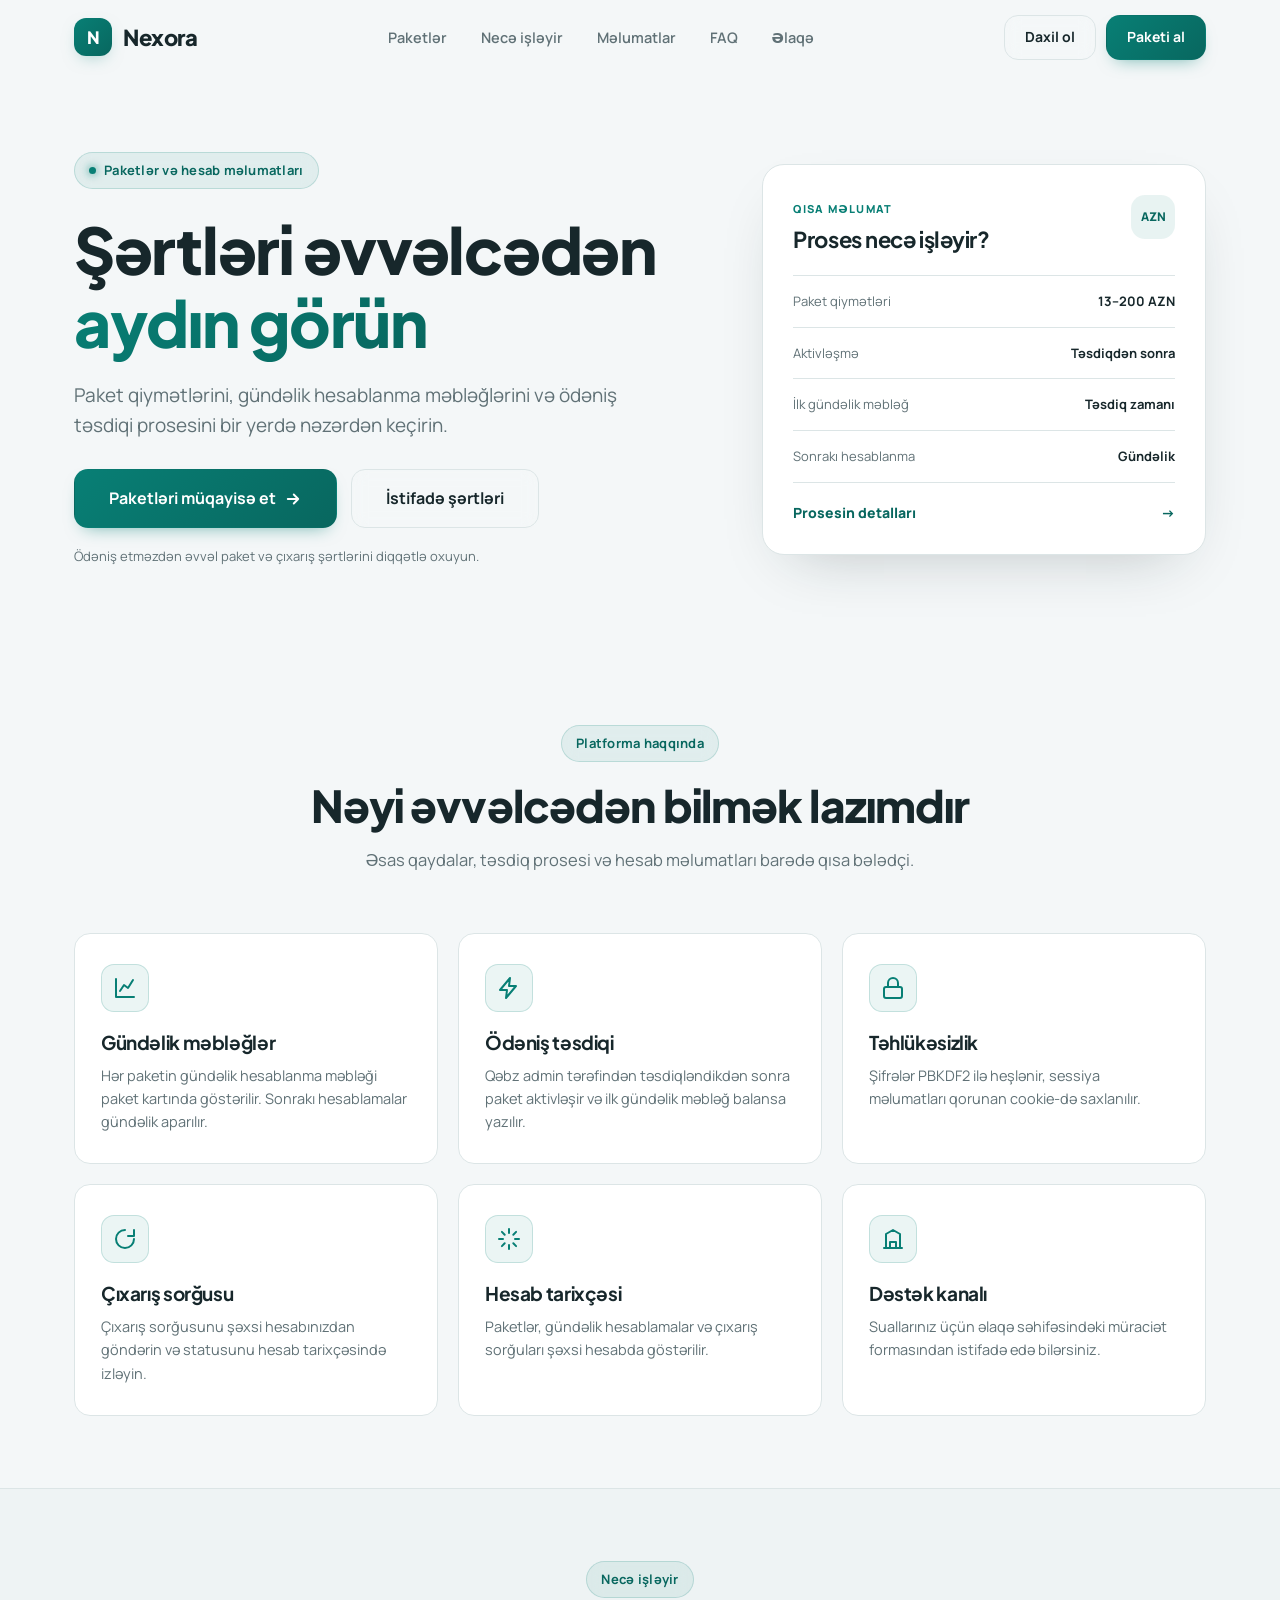
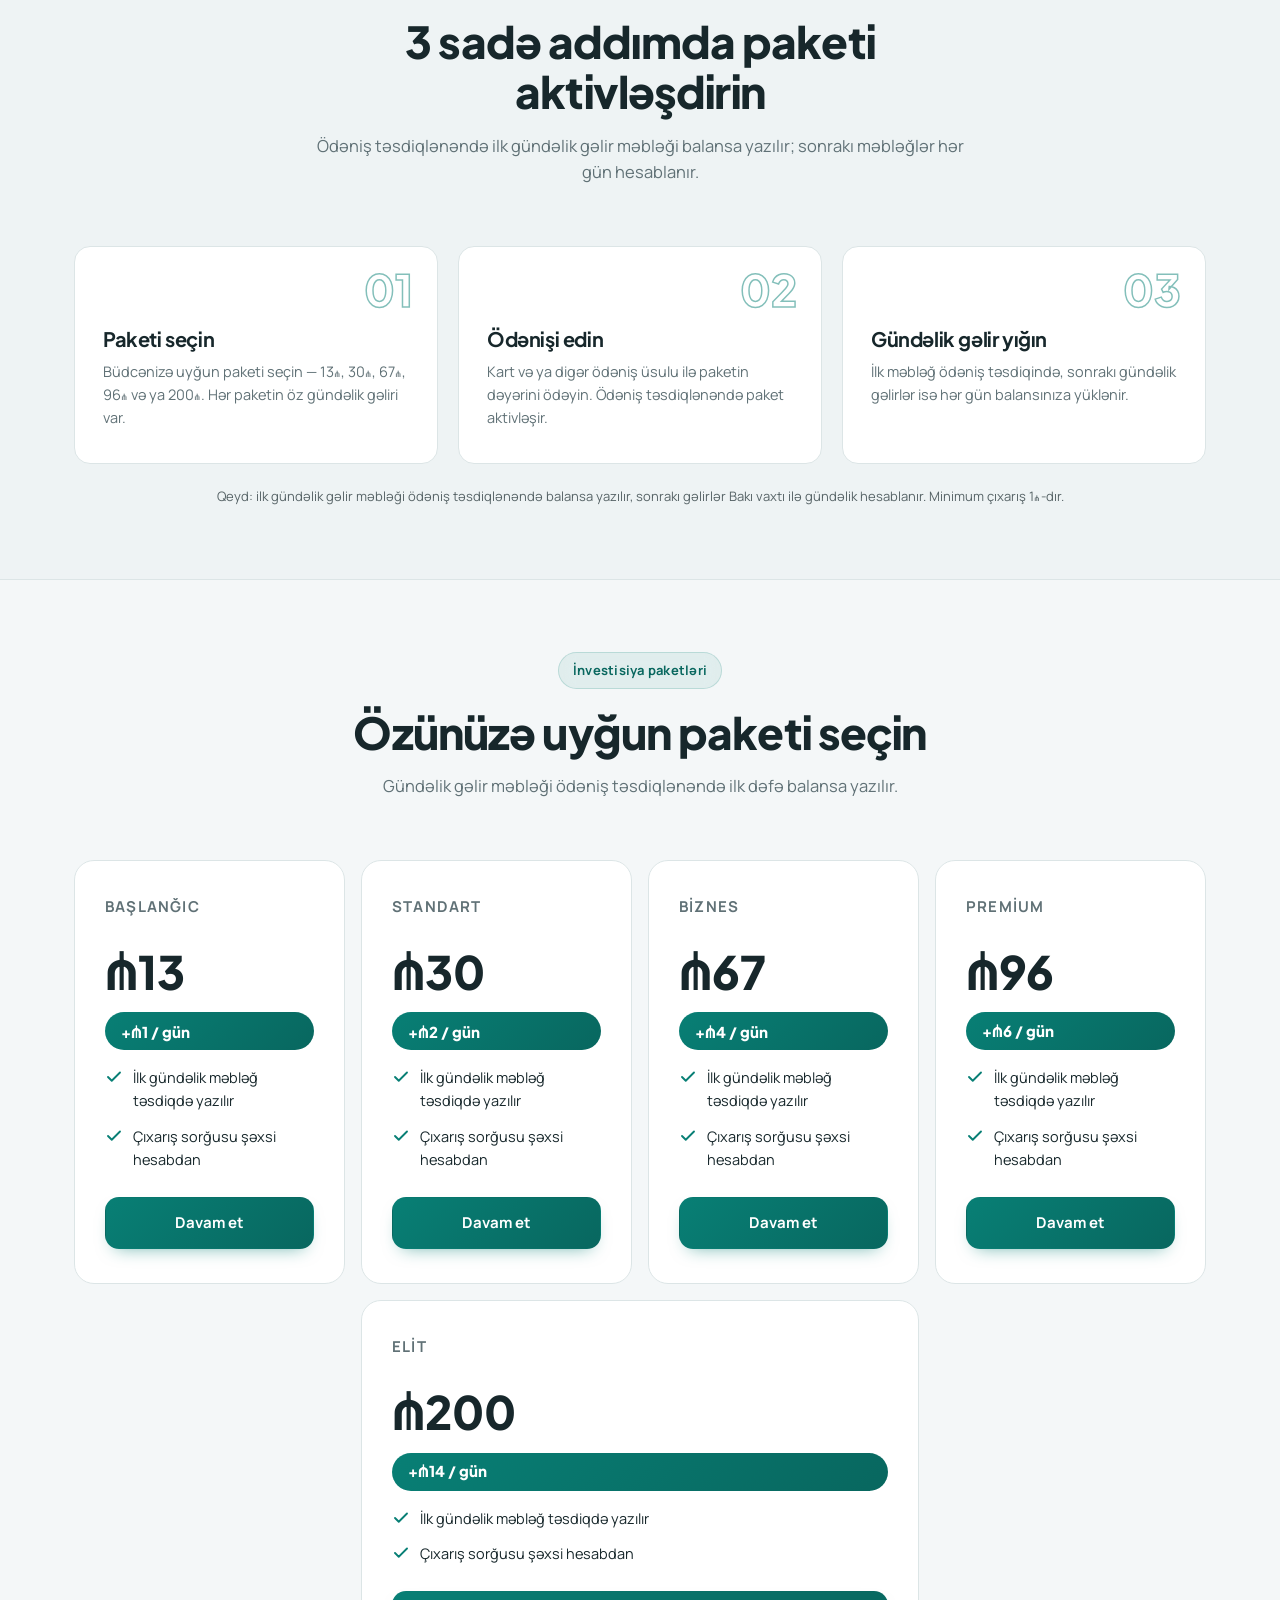
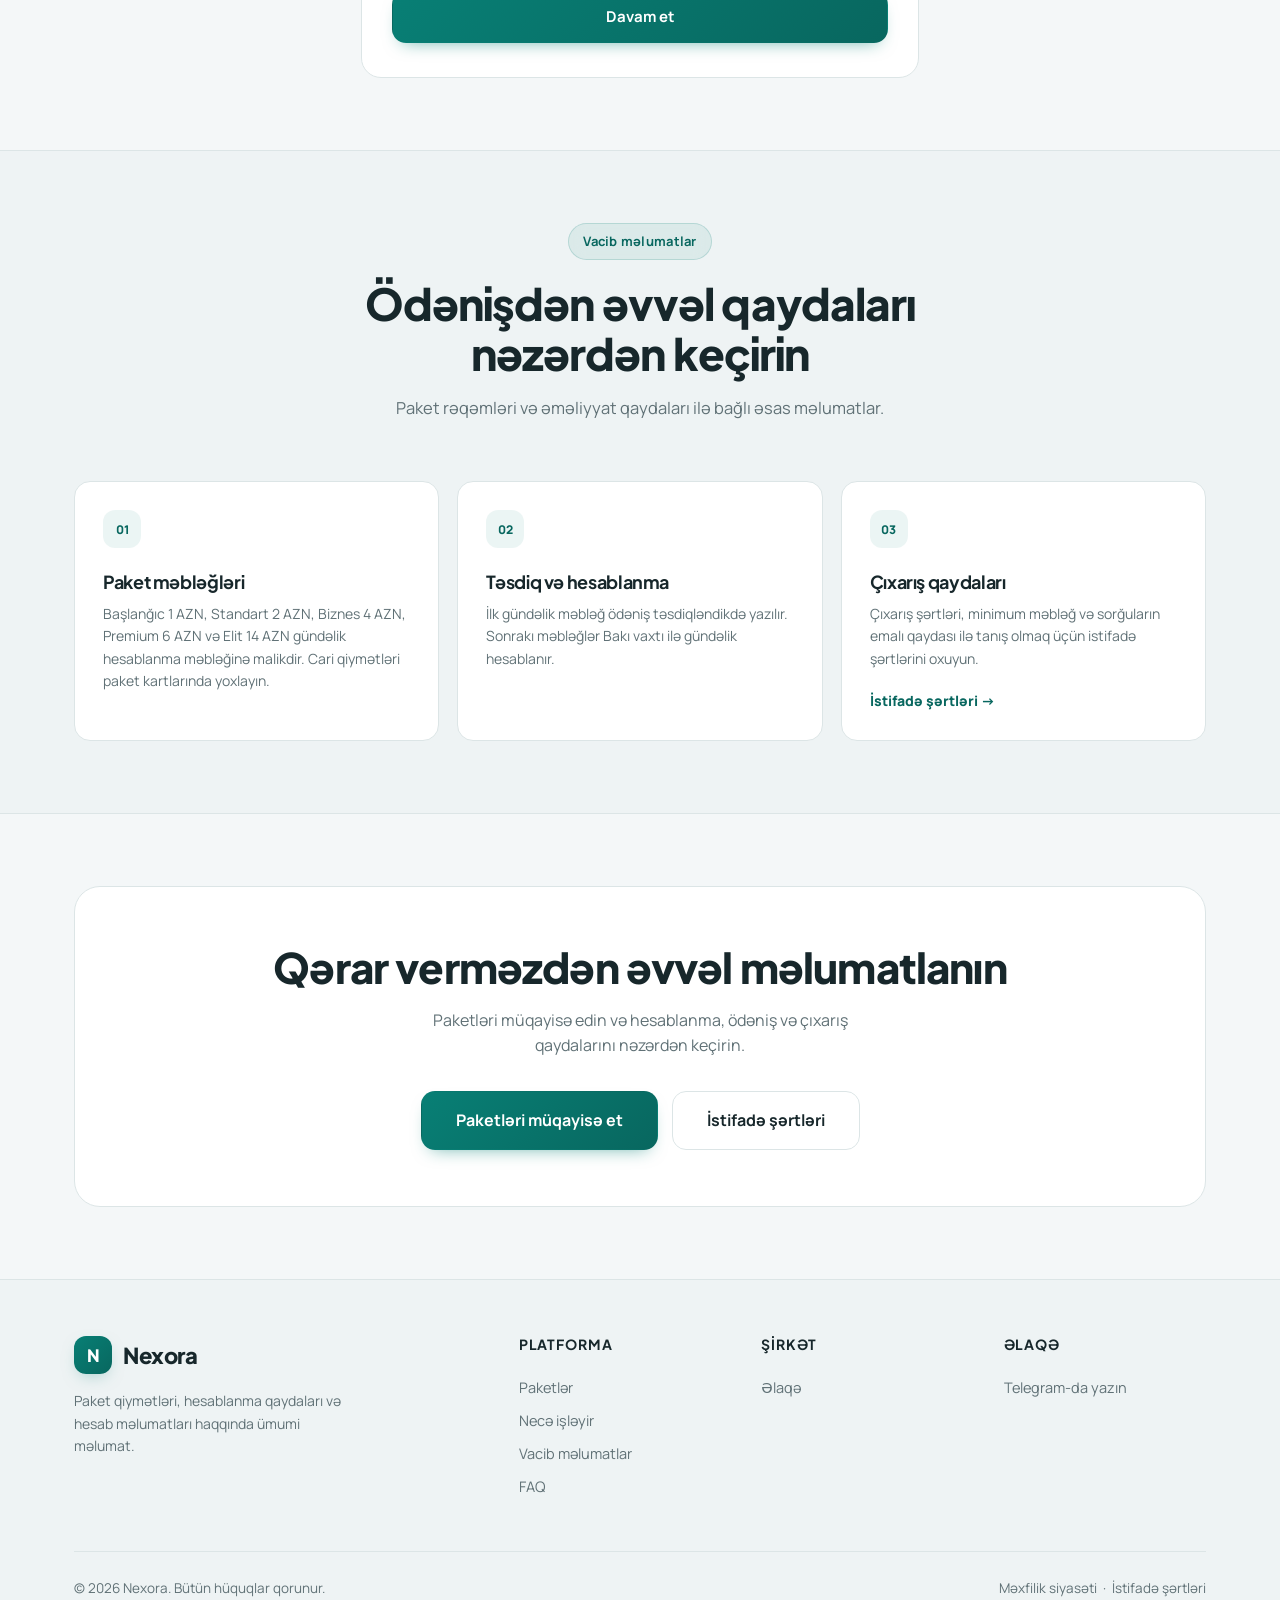
==== index.html @ 5f97e0c3 "Add files via upload" ====
<!DOCTYPE html>
<html lang="az">
<head>
<meta charset="UTF-8" />
<meta name="viewport" content="width=device-width, initial-scale=1.0" />
<title>Nexora — Paket və hesab məlumatları</title>
<meta name="description" content="Nexora paketlərinin qiymətləri, gündəlik hesablanma məbləğləri və ödəniş prosesini aydın şəkildə nəzərdən keçirin." />
<link rel="preconnect" href="https://fonts.googleapis.com" />
<link rel="preconnect" href="https://fonts.gstatic.com" crossorigin />
<link href="https://fonts.googleapis.com/css2?family=Manrope:wght@400;500;600;700;800&family=Plus+Jakarta+Sans:wght@500;600;700;800&display=swap" rel="stylesheet" />
<link rel="stylesheet" href="styles.css" />
</head>
<body>

<div class="bg-glow"></div>
<div class="bg-grid"></div>

<!-- ============ HEADER ============ -->
<header id="header">
  <div class="container nav">
    <a href="index.html" class="logo">
      <span class="logo-mark">N</span>
      <span>Nexora</span>
    </a>
    <nav class="nav-links" aria-label="Əsas naviqasiya">
      <a href="index.html#paketler">Paketlər</a>
      <a href="index.html#nece-isleyir">Necə işləyir</a>
      <a href="index.html#reyler">Məlumatlar</a>
      <a href="faq.html">FAQ</a>
      <a href="elaqe.html">Əlaqə</a>
    </nav>
    <div class="nav-cta">
      <a href="login.html" class="btn btn-ghost">Daxil ol</a>
      <a href="index.html#paketler" class="btn btn-primary">Paketi al</a>
      <button class="menu-btn" id="menuBtn" aria-label="Menyunu aç" aria-expanded="false">
        <span></span><span></span><span></span>
      </button>
    </div>
  </div>
</header>

<!-- ============ MOBILE MENU ============ -->
<div class="mobile-menu" id="mobileMenu" hidden>
  <a href="index.html#paketler">Paketlər</a>
  <a href="index.html#nece-isleyir">Necə işləyir</a>
  <a href="index.html#reyler">Məlumatlar</a>
  <a href="faq.html">FAQ</a>
  <a href="elaqe.html">Əlaqə</a>
  <a href="login.html">Daxil ol</a>
  <a href="index.html#paketler" style="color: var(--accent);">Paketi al</a>
</div>

<main>
  <!-- ============ HERO ============ -->
  <section class="hero" id="ana">
    <div class="container hero-layout">
      <div class="hero-copy">
        <span class="badge reveal"><span class="dot"></span> Paketlər və hesab məlumatları</span>
        <h1 class="reveal reveal-delay-1">Şərtləri əvvəlcədən <span class="highlight">aydın görün</span></h1>
        <p class="lead reveal reveal-delay-2">Paket qiymətlərini, gündəlik hesablanma məbləğlərini və ödəniş təsdiqi prosesini bir yerdə nəzərdən keçirin.</p>
        <div class="hero-actions reveal reveal-delay-3">
          <a href="index.html#paketler" class="btn btn-primary btn-lg">Paketləri müqayisə et
          <svg width="18" height="18" viewBox="0 0 24 24" fill="none" stroke="currentColor" stroke-width="2.5" stroke-linecap="round" stroke-linejoin="round"><path d="M5 12h14M13 6l6 6-6 6"/></svg>
          </a>
          <a href="istifade-sertleri.html" class="btn btn-ghost btn-lg">İstifadə şərtləri</a>
        </div>
        <p class="hero-caption reveal reveal-delay-3">Ödəniş etməzdən əvvəl paket və çıxarış şərtlərini diqqətlə oxuyun.</p>
      </div>

      <aside class="hero-summary reveal reveal-delay-1" aria-label="Platforma haqqında qısa məlumat">
        <div class="hero-summary-head">
          <div>
            <span class="hero-summary-kicker">QISA MƏLUMAT</span>
            <h2>Proses necə işləyir?</h2>
          </div>
          <span class="hero-summary-mark">AZN</span>
        </div>
        <div class="hero-summary-list">
          <div class="hero-summary-row"><span>Paket qiymətləri</span><strong>13–200 AZN</strong></div>
          <div class="hero-summary-row"><span>Aktivləşmə</span><strong>Təsdiqdən sonra</strong></div>
          <div class="hero-summary-row"><span>İlk gündəlik məbləğ</span><strong>Təsdiq zamanı</strong></div>
          <div class="hero-summary-row"><span>Sonrakı hesablanma</span><strong>Gündəlik</strong></div>
        </div>
        <a class="hero-summary-link" href="index.html#nece-isleyir">Prosesin detalları <span aria-hidden="true">→</span></a>
      </aside>
    </div>
  </section>

  <!-- ============ FEATURES ============ -->
  <section id="xususiyyetler">
    <div class="container">
      <div class="section-head reveal">
        <span class="badge">Platforma haqqında</span>
        <h2>Nəyi əvvəlcədən bilmək lazımdır</h2>
        <p>Əsas qaydalar, təsdiq prosesi və hesab məlumatları barədə qısa bələdçi.</p>
      </div>
      <div class="features-grid">
        <article class="feature-card reveal">
          <div class="feature-icon"><svg viewBox="0 0 24 24" fill="none" stroke-width="2" stroke-linecap="round" stroke-linejoin="round"><path d="M3 3v18h18"/><path d="M7 15l4-6 4 3 5-8"/></svg></div>
          <h3>Gündəlik məbləğlər</h3>
          <p>Hər paketin gündəlik hesablanma məbləği paket kartında göstərilir. Sonrakı hesablamalar gündəlik aparılır.</p>
        </article>
        <article class="feature-card reveal reveal-delay-1">
          <div class="feature-icon"><svg viewBox="0 0 24 24" fill="none" stroke-width="2" stroke-linecap="round" stroke-linejoin="round"><path d="M13 2 3 14h7l-1 8 10-12h-7l1-8z"/></svg></div>
          <h3>Ödəniş təsdiqi</h3>
          <p>Qəbz admin tərəfindən təsdiqləndikdən sonra paket aktivləşir və ilk gündəlik məbləğ balansa yazılır.</p>
        </article>
        <article class="feature-card reveal reveal-delay-2">
          <div class="feature-icon"><svg viewBox="0 0 24 24" fill="none" stroke-width="2" stroke-linecap="round" stroke-linejoin="round"><rect x="3" y="11" width="18" height="11" rx="2"/><path d="M7 11V7a5 5 0 0 1 10 0v4"/></svg></div>
          <h3>Təhlükəsizlik</h3>
          <p>Şifrələr PBKDF2 ilə heşlənir, sessiya məlumatları qorunan cookie-də saxlanılır.</p>
        </article>
        <article class="feature-card reveal">
          <div class="feature-icon"><svg viewBox="0 0 24 24" fill="none" stroke-width="2" stroke-linecap="round" stroke-linejoin="round"><path d="M21 12a9 9 0 1 1-9-9"/><path d="M21 3v6h-6"/></svg></div>
          <h3>Çıxarış sorğusu</h3>
          <p>Çıxarış sorğusunu şəxsi hesabınızdan göndərin və statusunu hesab tarixçəsində izləyin.</p>
        </article>
        <article class="feature-card reveal reveal-delay-1">
          <div class="feature-icon"><svg viewBox="0 0 24 24" fill="none" stroke-width="2" stroke-linecap="round" stroke-linejoin="round"><path d="M12 2v4M12 18v4M4.9 4.9l2.8 2.8M16.3 16.3l2.8 2.8M2 12h4M18 12h4M4.9 19.1l2.8-2.8M16.3 7.7l2.8-2.8"/></svg></div>
          <h3>Hesab tarixçəsi</h3>
          <p>Paketlər, gündəlik hesablamalar və çıxarış sorğuları şəxsi hesabda göstərilir.</p>
        </article>
        <article class="feature-card reveal reveal-delay-2">
          <div class="feature-icon"><svg viewBox="0 0 24 24" fill="none" stroke-width="2" stroke-linecap="round" stroke-linejoin="round"><path d="M3 21h18M5 21V7l7-4 7 4v14M9 21v-6h6v6"/></svg></div>
          <h3>Dəstək kanalı</h3>
          <p>Suallarınız üçün əlaqə səhifəsindəki müraciət formasından istifadə edə bilərsiniz.</p>
        </article>
      </div>
    </div>
  </section>

  <!-- ============ HOW IT WORKS ============ -->
  <section id="nece-isleyir" style="background: var(--bg-soft); border-top: 1px solid var(--border); border-bottom: 1px solid var(--border);">
    <div class="container">
      <div class="section-head reveal">
        <span class="badge">Necə işləyir</span>
        <h2>3 sadə addımda paketi aktivləşdirin</h2>
        <p>Ödəniş təsdiqlənəndə ilk gündəlik gəlir məbləği balansa yazılır; sonrakı məbləğlər hər gün hesablanır.</p>
      </div>
      <div class="steps">
        <article class="step-card reveal">
          <h3>Paketi seçin</h3>
          <p>Büdcənizə uyğun paketi seçin — 13₼, 30₼, 67₼, 96₼ və ya 200₼. Hər paketin öz gündəlik gəliri var.</p>
        </article>
        <article class="step-card reveal reveal-delay-1">
          <h3>Ödənişi edin</h3>
          <p>Kart və ya digər ödəniş üsulu ilə paketin dəyərini ödəyin. Ödəniş təsdiqlənəndə paket aktivləşir.</p>
        </article>
        <article class="step-card reveal reveal-delay-2">
          <h3>Gündəlik gəlir yığın</h3>
          <p>İlk məbləğ ödəniş təsdiqində, sonrakı gündəlik gəlirlər isə hər gün balansınıza yüklənir.</p>
        </article>
      </div>
      <p style="margin-top:22px; text-align:center; font-size:13px; opacity:.7;">Qeyd: ilk gündəlik gəlir məbləği ödəniş təsdiqlənəndə balansa yazılır, sonrakı gəlirlər Bakı vaxtı ilə gündəlik hesablanır. Minimum çıxarış 1₼-dır.</p>
    </div>
  </section>

  <!-- ============ PACKAGES ============ -->
  <section id="paketler">
    <div class="container">
      <div class="section-head reveal">
        <span class="badge">İnvestisiya paketləri</span>
        <h2>Özünüzə uyğun paketi seçin</h2>
        <p>Gündəlik gəlir məbləği ödəniş təsdiqlənəndə ilk dəfə balansa yazılır.</p>
      </div>
      <div class="pricing-grid">
        <article class="price-card reveal">
          <div class="plan-name">Başlanğıc</div>
          <div class="price">₼13</div>
          <div class="daily-income">+₼1 / gün</div>
          <ul>
            <li><svg viewBox="0 0 24 24" fill="none" stroke-width="2.5" stroke-linecap="round" stroke-linejoin="round"><path d="M20 6 9 17l-5-5"/></svg> İlk gündəlik məbləğ təsdiqdə yazılır</li>
            <li><svg viewBox="0 0 24 24" fill="none" stroke-width="2.5" stroke-linecap="round" stroke-linejoin="round"><path d="M20 6 9 17l-5-5"/></svg> Çıxarış sorğusu şəxsi hesabdan</li>
          </ul>
          <a href="qeydiyyat.html" class="btn btn-primary">Davam et</a>
        </article>
        <article class="price-card reveal reveal-delay-1">
          <div class="plan-name">Standart</div>
          <div class="price">₼30</div>
          <div class="daily-income">+₼2 / gün</div>
          <ul>
            <li><svg viewBox="0 0 24 24" fill="none" stroke-width="2.5" stroke-linecap="round" stroke-linejoin="round"><path d="M20 6 9 17l-5-5"/></svg> İlk gündəlik məbləğ təsdiqdə yazılır</li>
            <li><svg viewBox="0 0 24 24" fill="none" stroke-width="2.5" stroke-linecap="round" stroke-linejoin="round"><path d="M20 6 9 17l-5-5"/></svg> Çıxarış sorğusu şəxsi hesabdan</li>
          </ul>
          <a href="qeydiyyat.html" class="btn btn-primary">Davam et</a>
        </article>
        <article class="price-card reveal reveal-delay-2">
          <div class="plan-name">Biznes</div>
          <div class="price">₼67</div>
          <div class="daily-income">+₼4 / gün</div>
          <ul>
            <li><svg viewBox="0 0 24 24" fill="none" stroke-width="2.5" stroke-linecap="round" stroke-linejoin="round"><path d="M20 6 9 17l-5-5"/></svg> İlk gündəlik məbləğ təsdiqdə yazılır</li>
            <li><svg viewBox="0 0 24 24" fill="none" stroke-width="2.5" stroke-linecap="round" stroke-linejoin="round"><path d="M20 6 9 17l-5-5"/></svg> Çıxarış sorğusu şəxsi hesabdan</li>
          </ul>
          <a href="qeydiyyat.html" class="btn btn-primary">Davam et</a>
        </article>
        <article class="price-card reveal reveal-delay-3">
          <div class="plan-name">Premium</div>
          <div class="price">₼96</div>
          <div class="daily-income">+₼6 / gün</div>
          <ul>
            <li><svg viewBox="0 0 24 24" fill="none" stroke-width="2.5" stroke-linecap="round" stroke-linejoin="round"><path d="M20 6 9 17l-5-5"/></svg> İlk gündəlik məbləğ təsdiqdə yazılır</li>
            <li><svg viewBox="0 0 24 24" fill="none" stroke-width="2.5" stroke-linecap="round" stroke-linejoin="round"><path d="M20 6 9 17l-5-5"/></svg> Çıxarış sorğusu şəxsi hesabdan</li>
          </ul>
          <a href="qeydiyyat.html" class="btn btn-primary">Davam et</a>
        </article>
        <article class="price-card reveal">
          <div class="plan-name">Elit</div>
          <div class="price">₼200</div>
          <div class="daily-income">+₼14 / gün</div>
          <ul>
            <li><svg viewBox="0 0 24 24" fill="none" stroke-width="2.5" stroke-linecap="round" stroke-linejoin="round"><path d="M20 6 9 17l-5-5"/></svg> İlk gündəlik məbləğ təsdiqdə yazılır</li>
            <li><svg viewBox="0 0 24 24" fill="none" stroke-width="2.5" stroke-linecap="round" stroke-linejoin="round"><path d="M20 6 9 17l-5-5"/></svg> Çıxarış sorğusu şəxsi hesabdan</li>
          </ul>
          <a href="qeydiyyat.html" class="btn btn-primary">Davam et</a>
        </article>
      </div>
    </div>
  </section>

  <!-- ============ IMPORTANT INFORMATION ============ -->
  <section id="reyler" style="background: var(--bg-soft); border-top: 1px solid var(--border); border-bottom: 1px solid var(--border);">
    <div class="container">
      <div class="section-head reveal">
        <span class="badge">Vacib məlumatlar</span>
        <h2>Ödənişdən əvvəl qaydaları nəzərdən keçirin</h2>
        <p>Paket rəqəmləri və əməliyyat qaydaları ilə bağlı əsas məlumatlar.</p>
      </div>
      <div class="info-grid">
        <article class="info-card reveal">
          <span class="info-number">01</span>
          <h3>Paket məbləğləri</h3>
          <p>Başlanğıc 1 AZN, Standart 2 AZN, Biznes 4 AZN, Premium 6 AZN və Elit 14 AZN gündəlik hesablanma məbləğinə malikdir. Cari qiymətləri paket kartlarında yoxlayın.</p>
        </article>
        <article class="info-card reveal reveal-delay-1">
          <span class="info-number">02</span>
          <h3>Təsdiq və hesablanma</h3>
          <p>İlk gündəlik məbləğ ödəniş təsdiqləndikdə yazılır. Sonrakı məbləğlər Bakı vaxtı ilə gündəlik hesablanır.</p>
        </article>
        <article class="info-card reveal reveal-delay-2">
          <span class="info-number">03</span>
          <h3>Çıxarış qaydaları</h3>
          <p>Çıxarış şərtləri, minimum məbləğ və sorğuların emalı qaydası ilə tanış olmaq üçün istifadə şərtlərini oxuyun.</p>
          <a href="istifade-sertleri.html" class="info-link">İstifadə şərtləri <span aria-hidden="true">→</span></a>
        </article>
      </div>
    </div>
  </section>

  <!-- ============ CTA ============ -->
  <section id="basla">
    <div class="container">
      <div class="cta-box reveal">
        <h2>Qərar verməzdən əvvəl məlumatlanın</h2>
        <p>Paketləri müqayisə edin və hesablanma, ödəniş və çıxarış qaydalarını nəzərdən keçirin.</p>
        <div class="cta-actions">
          <a href="index.html#paketler" class="btn btn-primary btn-lg">Paketləri müqayisə et</a>
          <a href="istifade-sertleri.html" class="btn btn-ghost btn-lg">İstifadə şərtləri</a>
        </div>
      </div>
    </div>
  </section>
</main>

<!-- ============ FOOTER ============ -->
<footer>
  <div class="container">
    <div class="footer-grid">
      <div class="footer-brand">
        <a href="index.html" class="logo">
          <span class="logo-mark">N</span>
          <span>Nexora</span>
        </a>
        <p>Paket qiymətləri, hesablanma qaydaları və hesab məlumatları haqqında ümumi məlumat.</p>
      </div>
      <div class="footer-col">
        <h4>Platforma</h4>
        <a href="index.html#paketler">Paketlər</a>
        <a href="index.html#nece-isleyir">Necə işləyir</a>
        <a href="index.html#reyler">Vacib məlumatlar</a>
        <a href="faq.html">FAQ</a>
      </div>
      <div class="footer-col">
        <h4>Şirkət</h4>
        <a href="elaqe.html">Əlaqə</a>
      </div>
      <div class="footer-col">
        <h4>Əlaqə</h4>
        <a href="https://t.me/noname112211" target="_blank" rel="noopener noreferrer">Telegram-da yazın</a>
      </div>
    </div>
    <div class="footer-bottom">
      <p>© <span id="year">2026</span> Nexora. Bütün hüquqlar qorunur.</p>
      <p><a href="mexfilik.html">Məxfilik siyasəti</a> &nbsp;·&nbsp; <a href="istifade-sertleri.html">İstifadə şərtləri</a></p>
    </div>
  </div>
</footer>

<script src="api-config.js"></script>
<script src="api.js"></script>
<script>
  // Fallback: keep the footer year current even if script.js fails to load.
  (function () {
    try {
      var y = document.getElementById('year');
      if (y && y.textContent === '2026') y.textContent = String(new Date().getFullYear());
    } catch (e) { /* no-op */ }
  })();
</script>
<script src="script.js"></script>
</body>
</html>
---- styles.css ----
/* ============================================================
   Nexora — Shared Design System
   Neutral light theme · Teal accent
   Plus Jakarta Sans + Manrope
   ============================================================ */

/* ---------- RESET & TOKENS ---------- */
*, *::before, *::after { margin: 0; padding: 0; box-sizing: border-box; }

:root {
  --bg: #f4f7f8;
  --bg-soft: #eef3f4;
  --card: #ffffff;
  --card-hover: #f8fbfb;
  --border: #dce5e6;
  --text: #17272b;
  --text-dim: #607176;
  --accent: #087f75;
  --accent-strong: #08675f;
  --accent-2: #087f75;
  --accent-ink: #ffffff;
  --amber: #b7791f;
  --grad: linear-gradient(135deg, #087f75 0%, #08675f 100%);
  --radius: 16px;
  --shadow-lg: 0 24px 60px -30px rgba(23,39,43,.28);
  --container: 1180px;
  --header-h: 76px;
}

html { scroll-behavior: smooth; }

body {
  font-family: 'Manrope', system-ui, -apple-system, 'Segoe UI', sans-serif;
  background: var(--bg);
  color: var(--text);
  line-height: 1.6;
  overflow-x: hidden;
  -webkit-font-smoothing: antialiased;
}

::selection { background: var(--accent); color: var(--accent-ink); }

::-webkit-scrollbar { width: 10px; }
::-webkit-scrollbar-track { background: var(--bg); }
::-webkit-scrollbar-thumb { background: var(--border); border-radius: 8px; }
::-webkit-scrollbar-thumb:hover { background: var(--accent); }

h1, h2, h3, h4 { font-family: 'Plus Jakarta Sans', 'Manrope', sans-serif; line-height: 1.15; letter-spacing: -0.02em; }

a { color: inherit; text-decoration: none; }
img { max-width: 100%; display: block; }
ul { list-style: none; }

.container { max-width: var(--container); margin: 0 auto; padding: 0 24px; }

/* ---------- BACKGROUND ---------- */
.bg-glow { display: none; }
.bg-grid { display: none; }

/* ---------- BUTTONS & BADGES ---------- */
.btn {
  display: inline-flex; align-items: center; justify-content: center; gap: 8px;
  font-weight: 700; font-size: 15px; padding: 13px 26px; border-radius: 14px;
  border: 1px solid transparent; cursor: pointer;
  transition: transform .18s ease, box-shadow .18s ease, background .18s ease, border-color .18s ease, filter .18s ease;
  white-space: nowrap; font-family: 'Manrope', sans-serif;
}
.btn-primary {
  background: var(--grad); color: var(--accent-ink);
  box-shadow: 0 8px 18px -10px rgba(8,127,117,.65);
}
.btn-primary:hover { filter: brightness(1.08); transform: translateY(-1px); }
.btn-ghost { background: rgba(255,255,255,.04); color: var(--text); border-color: var(--border); backdrop-filter: blur(8px); }
.btn-ghost:hover { border-color: var(--accent); color: var(--accent-strong); transform: translateY(-2px); }
.btn-lg { padding: 16px 34px; font-size: 16px; }
.btn-block { width: 100%; }

.badge {
  display: inline-flex; align-items: center; gap: 8px;
  font-size: 13px; font-weight: 700; color: var(--accent-strong);
  background: rgba(8,127,117,.08); border: 1px solid rgba(8,127,117,.18);
  padding: 7px 14px; border-radius: 999px; letter-spacing: .02em;
  backdrop-filter: blur(8px);
}
.badge .dot { width: 7px; height: 7px; border-radius: 50%; background: var(--accent-2); box-shadow: 0 0 10px var(--accent-2); animation: pulse 2s infinite; }
@keyframes pulse { 0%,100% { opacity: 1; } 50% { opacity: .4; } }

/* ---------- HEADER ---------- */
header {
  position: fixed; top: 0; left: 0; right: 0; z-index: 100;
  height: var(--header-h);
  display: flex; align-items: center;
  border-bottom: 1px solid transparent;
  transition: background .25s ease, border-color .25s ease, backdrop-filter .25s ease;
}
header.scrolled {
  background: rgba(255,255,255,.92);
  backdrop-filter: blur(18px) saturate(1.4);
  -webkit-backdrop-filter: blur(18px) saturate(1.4);
  border-color: var(--border);
}
.nav { display: flex; align-items: center; justify-content: space-between; width: 100%; }

.logo { display: flex; align-items: center; gap: 11px; font-family: 'Plus Jakarta Sans', sans-serif; font-size: 22px; font-weight: 800; letter-spacing: -.02em; }
.logo-mark {
  width: 38px; height: 38px; border-radius: 12px; flex-shrink: 0;
  background: var(--grad); color: var(--accent-ink);
  display: grid; place-items: center; font-weight: 800; font-size: 17px;
  box-shadow: 0 6px 18px -8px rgba(8,127,117,.5);
}

.nav-links { display: flex; align-items: center; gap: 6px; }
.nav-links a {
  font-size: 14.5px; font-weight: 600; color: var(--text-dim);
  padding: 9px 14px; border-radius: 10px; transition: color .15s ease, background .15s ease;
}
.nav-links a:hover, .nav-links a.active { color: var(--accent-strong); background: rgba(8,127,117,.08); }

.nav-cta { display: flex; align-items: center; gap: 10px; }
.nav-cta .btn { padding: 10px 20px; font-size: 14px; }

.menu-btn {
  display: none; background: none; border: 1px solid var(--border); border-radius: 10px;
  width: 42px; height: 42px; cursor: pointer; position: relative; z-index: 110;
}
.menu-btn span { display: block; width: 18px; height: 2px; background: var(--text); margin: 3px auto; border-radius: 2px; transition: transform .25s ease, opacity .25s ease; }
.menu-btn.open span:nth-child(1) { transform: translateY(5px) rotate(45deg); }
.menu-btn.open span:nth-child(2) { opacity: 0; }
.menu-btn.open span:nth-child(3) { transform: translateY(-5px) rotate(-45deg); }

.mobile-menu {
  position: fixed; inset: 0; z-index: 90;
  background: rgba(255,255,255,.98); backdrop-filter: blur(14px); -webkit-backdrop-filter: blur(14px);
  display: flex; flex-direction: column; align-items: center; justify-content: center; gap: 10px;
  opacity: 0; visibility: hidden; transition: opacity .3s ease, visibility .3s ease;
}
.mobile-menu[hidden] { display: none !important; }
.mobile-menu.open { opacity: 1; visibility: visible; }
.mobile-menu a {
  font-family: 'Plus Jakarta Sans', sans-serif; font-size: 26px; font-weight: 700;
  padding: 12px 20px; color: var(--text); transition: color .15s ease;
}
.mobile-menu a:hover { color: var(--accent); }

/* ---------- HERO (home) ---------- */
.hero { padding: calc(var(--header-h) + 76px) 0 86px; position: relative; }
.hero-layout { display: grid; grid-template-columns: minmax(0, 1.15fr) minmax(340px, .85fr); gap: clamp(36px, 7vw, 88px); align-items: center; }
.hero-copy { max-width: 660px; }
.hero-inner { text-align: center; max-width: 860px; margin: 0 auto; }
.hero h1 { font-size: clamp(40px, 5.2vw, 64px); font-weight: 800; margin: 24px 0 20px; }
.hero-copy h1 { max-width: 650px; }
.hero h1 .highlight {
  background: var(--grad);
  -webkit-background-clip: text; background-clip: text;
  -webkit-text-fill-color: transparent; color: transparent;
}
.hero p.lead { font-size: clamp(16px, 2vw, 19px); color: var(--text-dim); max-width: 620px; margin: 0 auto 36px; }
.hero-copy p.lead { max-width: 560px; margin: 0 0 28px; }
.hero-actions { display: flex; justify-content: center; gap: 14px; flex-wrap: wrap; margin-bottom: 58px; }
.hero-copy .hero-actions { justify-content: flex-start; margin-bottom: 18px; }
.hero-caption { max-width: 520px; color: var(--text-dim); font-size: 13px; }
.hero-summary {
  padding: 30px;
  border: 1px solid var(--border);
  border-radius: 22px;
  background: var(--card);
  box-shadow: var(--shadow-lg);
}
.hero-summary-head { display: flex; align-items: flex-start; justify-content: space-between; gap: 16px; margin-bottom: 22px; }
.hero-summary-kicker { color: var(--accent); font-size: 11px; font-weight: 800; letter-spacing: .12em; }
.hero-summary h2 { font-size: 22px; margin-top: 7px; }
.hero-summary-mark { display: grid; place-items: center; width: 44px; height: 44px; border-radius: 14px; background: rgba(8,127,117,.09); color: var(--accent-strong); font-size: 12px; font-weight: 800; }
.hero-summary-list { border-top: 1px solid var(--border); }
.hero-summary-row { display: flex; justify-content: space-between; align-items: center; gap: 14px; padding: 15px 0; border-bottom: 1px solid var(--border); font-size: 13px; }
.hero-summary-row span { color: var(--text-dim); }
.hero-summary-row strong { text-align: right; font-size: 13px; }
.hero-summary-link { display: flex; justify-content: space-between; align-items: center; margin-top: 19px; color: var(--accent-strong); font-weight: 800; font-size: 14px; }
.hero-summary-link:hover, .info-link:hover { color: var(--accent); }

/* ---------- PAGE HERO (inner pages) ---------- */
.page-hero { padding: calc(var(--header-h) + 70px) 0 56px; text-align: center; }
.page-hero h1 { font-size: clamp(34px, 5vw, 54px); font-weight: 700; margin: 18px 0 14px; }
.page-hero p { color: var(--text-dim); font-size: 17px; max-width: 620px; margin: 0 auto; }
.breadcrumb { display: flex; justify-content: center; gap: 8px; align-items: center; font-size: 13.5px; color: var(--text-dim); }
.breadcrumb a { color: var(--text-dim); transition: color .15s ease; }
.breadcrumb a:hover { color: var(--accent); }
.breadcrumb .sep { color: var(--border); }

/* ---------- SECTIONS COMMON ---------- */
section { padding: 72px 0; }
.section-head { max-width: 660px; margin: 0 auto 60px; text-align: center; }
.section-head .badge { margin-bottom: 18px; }
.section-head h2 { font-size: clamp(30px, 4vw, 44px); margin-bottom: 16px; font-weight: 800; }
.section-head p { color: var(--text-dim); font-size: 16.5px; }

/* ---------- FEATURES ---------- */
.features-grid { display: grid; grid-template-columns: repeat(3, 1fr); gap: 20px; }
.feature-card {
  background: var(--card); border: 1px solid var(--border); border-radius: var(--radius);
  padding: 30px 26px; transition: transform .2s ease, border-color .2s ease, background .2s ease, box-shadow .2s ease;
  position: relative; overflow: hidden;
  backdrop-filter: blur(12px); -webkit-backdrop-filter: blur(12px);
}
.feature-card::before {
  content: ''; position: absolute; top: 0; left: 0; right: 0; height: 2px;
  background: var(--grad); transform: scaleX(0); transform-origin: left; transition: transform .3s ease;
}
.feature-card:hover { transform: translateY(-2px); border-color: rgba(8,127,117,.3); background: var(--card-hover); }
.feature-card:hover::before { transform: scaleX(1); }
.feature-icon {
  width: 48px; height: 48px; border-radius: 13px; display: grid; place-items: center;
  background: rgba(8,127,117,.08);
  border: 1px solid rgba(8,127,117,.18); margin-bottom: 20px;
}
.feature-icon svg { width: 24px; height: 24px; stroke: var(--accent-2); }
.feature-card h3 { font-size: 19px; margin-bottom: 10px; }
.feature-card p { font-size: 14.5px; color: var(--text-dim); }

/* ---------- STEPS ---------- */
.steps { display: grid; grid-template-columns: repeat(3, 1fr); gap: 20px; counter-reset: step; }
.step-card { background: var(--card); border: 1px solid var(--border); border-radius: var(--radius); padding: 34px 28px; position: relative; }
.step-card::before {
  counter-increment: step; content: "0" counter(step);
  font-family: 'Plus Jakarta Sans', sans-serif; font-size: 44px; font-weight: 800;
  color: transparent; -webkit-text-stroke: 1.5px rgba(8,127,117,.5);
  position: absolute; top: 20px; right: 24px; line-height: 1;
}
.step-card h3 { font-size: 20px; margin: 46px 0 10px; }
.step-card p { font-size: 14.5px; color: var(--text-dim); }

/* ---------- PRICING ---------- */
.pricing-grid { display: grid; grid-template-columns: repeat(4, 1fr); gap: 16px; align-items: stretch; }
.pricing-grid > .price-card:last-child { grid-column: 2 / span 2; }
.price-card {
  background: var(--card); border: 1px solid var(--border); border-radius: 20px;
  padding: 34px 30px; display: flex; flex-direction: column; position: relative;
  transition: transform .2s ease, border-color .2s ease, box-shadow .2s ease;
  backdrop-filter: blur(12px); -webkit-backdrop-filter: blur(12px);
}
.price-card:hover { transform: translateY(-2px); border-color: rgba(8,127,117,.3); }
.price-card .plan-name { font-size: 15px; font-weight: 700; color: var(--text-dim); text-transform: uppercase; letter-spacing: .08em; }
.price-card .price { font-family: 'Plus Jakarta Sans', sans-serif; font-size: 46px; font-weight: 800; margin: 16px 0 4px; }
.price-card .price span { font-size: 15px; font-weight: 600; color: var(--text-dim); font-family: 'Manrope', sans-serif; }
.daily-income {
  display: inline-flex; align-items: center; gap: 6px;
  font-family: 'Plus Jakarta Sans', sans-serif; font-size: 15px; font-weight: 800; color: var(--accent-ink);
  background: var(--grad); border-radius: 999px; padding: 7px 16px; margin-bottom: 16px;
}
.price-card ul { margin-bottom: 26px; display: grid; gap: 12px; }
.price-card ul li { font-size: 14.5px; display: flex; gap: 10px; align-items: flex-start; }
.price-card ul li svg { width: 18px; height: 18px; flex-shrink: 0; margin-top: 2px; stroke: var(--accent-2); }
.price-card .btn { margin-top: auto; width: 100%; }

.info-grid { display: grid; grid-template-columns: repeat(3, 1fr); gap: 18px; }
.info-card { min-height: 260px; display: flex; flex-direction: column; align-items: flex-start; padding: 28px; border: 1px solid var(--border); border-radius: var(--radius); background: var(--card); }
.info-number { display: grid; place-items: center; width: 38px; height: 38px; margin-bottom: 24px; border-radius: 12px; background: rgba(8,127,117,.08); color: var(--accent-strong); font-size: 12px; font-weight: 800; }
.info-card h3 { margin-bottom: 10px; font-size: 18px; }
.info-card p { color: var(--text-dim); font-size: 14px; }
.info-link { margin-top: auto; padding-top: 18px; color: var(--accent-strong); font-size: 14px; font-weight: 800; }

/* ---------- CTA BOX ---------- */
.cta-box {
  background: var(--card); border: 1px solid var(--border); border-radius: 26px;
  padding: 64px 40px; text-align: center; position: relative; overflow: hidden;
}
.cta-box {
  background: var(--card); border: 1px solid var(--border); border-radius: 26px;
  padding: 56px 40px; text-align: center; position: relative; overflow: hidden;
  backdrop-filter: blur(12px); -webkit-backdrop-filter: blur(12px);
}
.cta-box h2 { font-size: clamp(28px, 4vw, 42px); margin-bottom: 16px; position: relative; font-weight: 800; }
.cta-box p { color: var(--text-dim); font-size: 16px; max-width: 480px; margin: 0 auto 32px; position: relative; }
.cta-actions { display: flex; justify-content: center; gap: 14px; flex-wrap: wrap; position: relative; }

/* ---------- FOOTER ---------- */
footer { border-top: 1px solid var(--border); padding: 56px 0 36px; background: var(--bg-soft); }
.footer-grid { display: grid; grid-template-columns: 2fr 1fr 1fr 1fr; gap: 40px; margin-bottom: 48px; }
.footer-brand p { color: var(--text-dim); font-size: 14px; max-width: 280px; margin-top: 16px; }
.footer-col h4 { font-size: 14px; text-transform: uppercase; letter-spacing: .06em; margin-bottom: 18px; color: var(--text); }
.footer-col a { display: block; color: var(--text-dim); font-size: 14.5px; padding: 5px 0; transition: color .15s ease; }
.footer-col a:hover { color: var(--accent); }
.footer-bottom {
  border-top: 1px solid var(--border); padding-top: 26px;
  display: flex; justify-content: space-between; align-items: center; gap: 14px; flex-wrap: wrap;
}
.footer-bottom p, .footer-bottom a { color: var(--text-dim); font-size: 13.5px; }
.footer-bottom a:hover { color: var(--accent); }

/* ---------- AUTH / FORMS ---------- */
.auth-section { min-height: calc(100vh - var(--header-h)); display: flex; align-items: center; padding: calc(var(--header-h) + 40px) 0 80px; }
.auth-card {
  max-width: 440px; margin: 0 auto; width: 100%;
  background: var(--card); border: 1px solid var(--border); border-radius: 20px;
  padding: 40px 36px; position: relative;
  backdrop-filter: blur(16px); -webkit-backdrop-filter: blur(16px);
  box-shadow: var(--shadow-lg);
}
.auth-card .logo { justify-content: center; margin-bottom: 26px; }
.auth-card h2 { font-size: 26px; text-align: center; margin-bottom: 8px; }
.auth-card .auth-sub { text-align: center; color: var(--text-dim); font-size: 14.5px; margin-bottom: 28px; }

.form-group { margin-bottom: 18px; position: relative; }
.form-label { display: block; font-size: 13.5px; font-weight: 700; color: var(--text); margin-bottom: 7px; }
.form-input {
  width: 100%; background: var(--bg); color: var(--text);
  border: 1px solid var(--border); border-radius: 12px;
  padding: 13px 15px; font-size: 14.5px; font-family: 'Manrope', sans-serif;
  transition: border-color .15s ease, box-shadow .15s ease;
}
.form-input::placeholder { color: #77778a; }
.form-input:focus { outline: none; border-color: var(--accent); box-shadow: 0 0 0 3px rgba(8,127,117,.14); }
textarea.form-input { resize: vertical; min-height: 120px; }

.password-input-wrapper { position: relative; display: flex; align-items: center; }
.password-input-wrapper .form-input { padding-right: 44px; }
.toggle-password-btn {
  position: absolute; right: 12px; background: none; border: none;
  color: var(--text-dim); cursor: pointer; display: flex; align-items: center;
  padding: 6px; border-radius: 6px; transition: color 0.15s ease;
}
.toggle-password-btn:hover { color: var(--text); }

.password-strength-container { margin-top: 8px; display: none; }
.password-strength-meter { height: 4px; border-radius: 2px; background: var(--border); overflow: hidden; position: relative; }
.password-strength-fill { height: 100%; width: 0%; transition: width 0.3s ease, background-color 0.3s ease; }
.password-strength-fill.weak { width: 33%; background-color: #ff5252; }
.password-strength-fill.medium { width: 66%; background-color: var(--amber); }
.password-strength-fill.strong { width: 100%; background-color: var(--accent); }
.password-strength-text { font-size: 11.5px; color: var(--text-dim); margin-top: 4px; display: flex; justify-content: space-between; }

.auth-alert {
  padding: 12px 16px; border-radius: 12px; font-size: 13.5px; font-weight: 500; margin-bottom: 20px;
  display: flex; align-items: center; gap: 10px; animation: payShake 0.4s ease;
}
.auth-alert.error { background: rgba(255, 82, 82, 0.12); border: 1px solid rgba(255, 82, 82, 0.3); color: #ff6b6b; }
.auth-alert.success { background: rgba(8,127,117,.08); border: 1px solid rgba(8,127,117,.2); color: var(--accent-strong); }

.form-hint { font-size: 12.5px; color: var(--text-dim); margin-top: 6px; }
.form-row { display: flex; justify-content: space-between; align-items: center; margin-bottom: 22px; gap: 10px; font-size: 13.5px; }
.form-row label { display: flex; align-items: center; gap: 8px; color: var(--text-dim); cursor: pointer; }
.form-row input[type="checkbox"] { accent-color: var(--accent); width: 15px; height: 15px; cursor: pointer; }
.form-row a { color: var(--accent); }
.form-row a:hover { text-decoration: underline; }

.divider { display: flex; align-items: center; gap: 14px; color: var(--text-dim); font-size: 13px; margin: 24px 0; }
.divider::before, .divider::after { content: ''; flex: 1; height: 1px; background: var(--border); }

.social-btns { display: grid; grid-template-columns: 1fr 1fr; gap: 12px; }
.social-btn {
  display: inline-flex; align-items: center; justify-content: center; gap: 9px;
  background: var(--bg); border: 1px solid var(--border); border-radius: 12px;
  padding: 12px; color: var(--text); font-size: 14px; font-weight: 700; cursor: pointer;
  transition: border-color .15s ease, background .15s ease;
}
.social-btn:hover { border-color: var(--accent); background: var(--card-hover); }
.social-btn svg { width: 17px; height: 17px; }
.auth-alt { text-align: center; font-size: 14px; color: var(--text-dim); margin-top: 22px; }
.auth-alt a { color: var(--accent); font-weight: 600; }
.auth-alt a:hover { text-decoration: underline; }

/* ---------- CONTACT ---------- */
.contact-grid { display: grid; grid-template-columns: 1.2fr 1fr; gap: 40px; align-items: start; }
.contact-form-card { background: var(--card); border: 1px solid var(--border); border-radius: 20px; padding: 36px; }
.contact-form-card h3 { font-size: 22px; margin-bottom: 8px; }
.contact-form-card > p { color: var(--text-dim); font-size: 14.5px; margin-bottom: 26px; }
.contact-info { display: grid; gap: 18px; }
.contact-item {
  display: flex; gap: 16px; align-items: flex-start;
  background: var(--card); border: 1px solid var(--border); border-radius: var(--radius); padding: 22px;
  backdrop-filter: blur(12px); -webkit-backdrop-filter: blur(12px);
}
.contact-item .feature-icon { margin-bottom: 0; flex-shrink: 0; }
.contact-item h4 { font-size: 15.5px; margin-bottom: 4px; }
.contact-item p { font-size: 14px; color: var(--text-dim); }
.contact-item a:hover { color: var(--accent); }

/* ---------- ABOUT ---------- */
.about-mission { display: grid; grid-template-columns: 1.1fr 1fr; gap: 48px; align-items: center; }
.about-mission h2 { font-size: clamp(28px, 3.5vw, 40px); margin: 16px 0; }
.about-mission p { color: var(--text-dim); font-size: 15.5px; margin-bottom: 14px; }
.about-visual {
  position: relative; background: var(--card); border: 1px solid var(--border);
  border-radius: 24px; padding: 40px; display: grid; gap: 16px;
  backdrop-filter: blur(12px); -webkit-backdrop-filter: blur(12px);
}
.about-visual::before {
  content: ''; position: absolute; inset: -1px; border-radius: 24px; z-index: -1;
  background: radial-gradient(300px 200px at 20% 0%, rgba(8,127,117,.12), transparent 70%);
}
.metric-row { display: flex; align-items: center; gap: 14px; background: var(--bg-soft); border: 1px solid var(--border); border-radius: 14px; padding: 18px; }
.metric-row .num { font-family: 'Plus Jakarta Sans', sans-serif; font-size: 28px; font-weight: 800; background: var(--grad); -webkit-background-clip: text; background-clip: text; -webkit-text-fill-color: transparent; min-width: 84px; }
.metric-row .label { font-size: 13.5px; color: var(--text-dim); }

.values-grid { display: grid; grid-template-columns: repeat(3, 1fr); gap: 20px; }
.value-card { background: var(--card); border: 1px solid var(--border); border-radius: var(--radius); padding: 28px 24px; transition: transform .2s ease, border-color .2s ease; }
.value-card:hover { transform: translateY(-4px); border-color: rgba(8,127,117,.35); }
.value-card h3 { font-size: 18px; margin-bottom: 8px; }
.value-card p { font-size: 14px; color: var(--text-dim); }

.team-grid { display: grid; grid-template-columns: repeat(4, 1fr); gap: 20px; }
.team-card { background: var(--card); border: 1px solid var(--border); border-radius: var(--radius); padding: 28px 22px; text-align: center; transition: transform .2s ease, border-color .2s ease; }
.team-card:hover { transform: translateY(-4px); border-color: rgba(8,127,117,.35); }
.team-avatar {
  width: 76px; height: 76px; border-radius: 50%; margin: 0 auto 16px;
  display: grid; place-items: center; font-family: 'Plus Jakarta Sans', sans-serif;
  font-size: 26px; font-weight: 800; color: var(--accent-ink);
}
.team-card h3 { font-size: 17px; }
.team-card .role { font-size: 13.5px; color: var(--text-dim); margin-top: 4px; }

.timeline { max-width: 640px; margin: 0 auto; position: relative; padding-left: 34px; }
.timeline::before { content: ''; position: absolute; left: 9px; top: 6px; bottom: 6px; width: 2px; background: var(--border); }
.timeline-item { position: relative; padding-bottom: 40px; }
.timeline-item::before {
  content: ''; position: absolute; left: -31px; top: 6px; width: 14px; height: 14px;
  border-radius: 50%; background: var(--grad); box-shadow: 0 0 0 4px rgba(8,127,117,.15);
}
.timeline-item .year { font-family: 'Plus Jakarta Sans', sans-serif; font-size: 15px; font-weight: 800; color: var(--accent); }
.timeline-item h3 { font-size: 19px; margin: 6px 0 6px; }
.timeline-item p { font-size: 14.5px; color: var(--text-dim); }

/* ---------- CAREERS ---------- */
.jobs-list { max-width: 760px; margin: 0 auto; display: grid; gap: 16px; }
.job-card {
  display: flex; align-items: center; justify-content: space-between; gap: 20px; flex-wrap: wrap;
  background: var(--card); border: 1px solid var(--border); border-radius: var(--radius);
  padding: 24px 26px; transition: transform .2s ease, border-color .2s ease;
  backdrop-filter: blur(12px); -webkit-backdrop-filter: blur(12px);
}
.job-card:hover { transform: translateY(-3px); border-color: rgba(8,127,117,.35); }
.job-card h3 { font-size: 18px; margin-bottom: 6px; }
.job-meta { display: flex; gap: 12px; flex-wrap: wrap; font-size: 13px; color: var(--text-dim); }
.job-tag {
  display: inline-flex; align-items: center; font-size: 12px; font-weight: 700;
  background: rgba(8,127,117,.08); border: 1px solid rgba(8,127,117,.18);
  color: var(--accent-2); padding: 4px 10px; border-radius: 999px;
}
.job-card .btn { padding: 10px 20px; font-size: 14px; }

.perks-grid { display: grid; grid-template-columns: repeat(3, 1fr); gap: 20px; }
.perk-card { background: var(--card); border: 1px solid var(--border); border-radius: var(--radius); padding: 26px 24px; }
.perk-card h3 { font-size: 17px; margin-bottom: 8px; }
.perk-card p { font-size: 14px; color: var(--text-dim); }

/* ---------- BLOG ---------- */
.blog-toolbar { display: flex; justify-content: space-between; align-items: center; gap: 16px; flex-wrap: wrap; max-width: 820px; margin: 0 auto 46px; }
.blog-toolbar .form-input { max-width: 320px; }
.blog-tags { display: flex; gap: 8px; flex-wrap: wrap; }
.blog-tag {
  font-size: 13px; font-weight: 700; color: var(--text-dim);
  border: 1px solid var(--border); padding: 7px 14px; border-radius: 999px; cursor: pointer;
  transition: color .15s ease, border-color .15s ease, background .15s ease;
}
.blog-tag:hover, .blog-tag.active { color: var(--accent); border-color: rgba(8,127,117,.35); background: rgba(8,127,117,.08); }

.blog-grid { display: grid; grid-template-columns: repeat(3, 1fr); gap: 20px; }
.blog-card {
  background: var(--card); border: 1px solid var(--border); border-radius: var(--radius);
  padding: 24px; display: flex; flex-direction: column; transition: transform .2s ease, border-color .2s ease;
  backdrop-filter: blur(12px); -webkit-backdrop-filter: blur(12px);
}
.blog-card:hover { transform: translateY(-5px); border-color: rgba(8,127,117,.35); }
.blog-thumb {
  height: 150px; border-radius: 12px; margin-bottom: 20px;
  display: grid; place-items: center;
  font-family: 'Plus Jakarta Sans', sans-serif; font-size: 40px; font-weight: 800; color: var(--accent-ink);
}
.blog-meta { display: flex; gap: 10px; font-size: 12.5px; color: var(--text-dim); margin-bottom: 12px; }
.blog-meta .category { color: var(--accent-2); font-weight: 700; }
.blog-card h3 { font-size: 18px; margin-bottom: 10px; line-height: 1.3; }
.blog-card p.excerpt { font-size: 14px; color: var(--text-dim); flex: 1; margin-bottom: 18px; }
.blog-card .read-more { font-size: 14px; font-weight: 600; color: var(--accent); display: inline-flex; align-items: center; gap: 6px; }
.blog-card .read-more:hover { gap: 10px; text-decoration: underline; }

.pagination { display: flex; justify-content: center; gap: 8px; margin-top: 44px; }
.page-btn {
  width: 42px; height: 42px; display: grid; place-items: center; border-radius: 12px;
  border: 1px solid var(--border); background: var(--card); color: var(--text-dim);
  font-size: 14px; font-weight: 700; cursor: pointer; transition: all .15s ease;
}
.page-btn:hover { border-color: var(--accent); color: var(--text); }
.page-btn.active { background: var(--grad); color: var(--accent-ink); border-color: transparent; }

/* ---------- FAQ ---------- */
.faq-list { max-width: 720px; margin: 0 auto; display: grid; gap: 14px; }
.faq-item {
  background: var(--card); border: 1px solid var(--border); border-radius: var(--radius);
  overflow: hidden; transition: border-color .2s ease;
  backdrop-filter: blur(12px); -webkit-backdrop-filter: blur(12px);
}
.faq-item.open { border-color: rgba(8,127,117,.35); }
.faq-question {
  width: 100%; display: flex; align-items: center; justify-content: space-between; gap: 16px;
  background: none; border: none; cursor: pointer; text-align: left;
  padding: 20px 24px; font-family: 'Plus Jakarta Sans', sans-serif;
  font-size: 16.5px; font-weight: 700; color: var(--text);
}
.faq-question .faq-icon {
  width: 28px; height: 28px; border-radius: 50%; flex-shrink: 0;
  border: 1px solid var(--border); display: grid; place-items: center;
  font-size: 18px; color: var(--accent-2); transition: transform .25s ease, background .25s ease;
}
.faq-item.open .faq-icon { transform: rotate(45deg); background: rgba(8,127,117,.08); }
.faq-answer {
  max-height: 0; overflow: hidden; transition: max-height .3s ease;
}
.faq-answer-inner { padding: 0 24px 22px; font-size: 14.5px; color: var(--text-dim); }

/* ---------- DASHBOARD ---------- */
.dash-section { padding: calc(var(--header-h) + 50px) 0 80px; }
.dash-head { display: flex; align-items: center; justify-content: space-between; gap: 16px; flex-wrap: wrap; margin-bottom: 30px; }
.dash-head h1 { font-size: clamp(26px, 3vw, 36px); }
.dash-head .user-chip {
  display: inline-flex; align-items: center; gap: 10px; background: var(--card);
  border: 1px solid var(--border); border-radius: 999px; padding: 8px 18px 8px 8px; font-size: 14px; font-weight: 700;
  backdrop-filter: blur(12px); -webkit-backdrop-filter: blur(12px);
}
.dash-avatar {
  width: 34px; height: 34px; border-radius: 50%; background: var(--grad); color: var(--accent-ink);
  display: grid; place-items: center; font-weight: 800;
}
.balance-grid { display: grid; grid-template-columns: repeat(4, 1fr); gap: 16px; margin-bottom: 26px; }
.balance-card {
  background: var(--card); border: 1px solid var(--border); border-radius: var(--radius); padding: 24px 22px;
  backdrop-filter: blur(12px); -webkit-backdrop-filter: blur(12px);
}
.balance-card .label { font-size: 13px; color: var(--text-dim); margin-bottom: 8px; }
.balance-card .value { font-family: 'Plus Jakarta Sans', sans-serif; font-size: 28px; font-weight: 800; }
.balance-card .value.accent { background: var(--grad); -webkit-background-clip: text; background-clip: text; -webkit-text-fill-color: transparent; }
.balance-card .sub { font-size: 12.5px; color: var(--text-dim); margin-top: 6px; }
.dash-cards { display: grid; grid-template-columns: 1.4fr 1fr; gap: 20px; }
.dash-panel { background: var(--card); border: 1px solid var(--border); border-radius: 20px; padding: 28px; }
.dash-panel h3 { font-size: 19px; margin-bottom: 18px; }
.active-plan {
  display: flex; align-items: center; justify-content: space-between; gap: 16px; flex-wrap: wrap;
  background: var(--bg-soft); border: 1px solid var(--border); border-radius: 14px; padding: 18px 20px; margin-bottom: 12px;
}
.active-plan .plan-name { font-family: 'Plus Jakarta Sans', sans-serif; font-size: 17px; font-weight: 800; }
.active-plan .plan-meta { font-size: 13.5px; color: var(--text-dim); margin-top: 3px; }
.active-plan .tag {
  font-size: 12px; font-weight: 800; padding: 5px 14px; border-radius: 999px;
  background: rgba(8,127,117,.08); border: 1px solid rgba(8,127,117,.18); color: var(--accent-2);
}
.earn-rate {
  display: flex; align-items: center; justify-content: space-between; gap: 12px;
  background: var(--bg-soft); border: 1px solid var(--border); border-radius: 14px; padding: 18px 20px; margin-bottom: 20px;
}
.earn-rate .big { font-family: 'Plus Jakarta Sans', sans-serif; font-size: 22px; font-weight: 800; background: var(--grad); -webkit-background-clip: text; background-clip: text; -webkit-text-fill-color: transparent; }
.history-row {
  display: flex; align-items: center; justify-content: space-between; gap: 12px;
  padding: 13px 0; border-bottom: 1px solid var(--border); font-size: 14px;
}
.history-row:last-child { border-bottom: none; }
.history-row .date { color: var(--text-dim); font-size: 13px; }
.history-row .amount { font-weight: 800; background: var(--grad); -webkit-background-clip: text; background-clip: text; -webkit-text-fill-color: transparent; }

.grad-text { background: var(--grad); -webkit-background-clip: text; background-clip: text; -webkit-text-fill-color: transparent; }

/* ---------- LEGAL ---------- */
.legal { max-width: 720px; margin: 0 auto; }
.legal p, .legal li { color: var(--text-dim); font-size: 15px; margin-bottom: 16px; }
.legal h2 { font-size: 22px; margin: 36px 0 12px; }
.legal h2:first-of-type { margin-top: 0; }
.legal ul { list-style: disc; padding-left: 22px; }
.legal strong { color: var(--text); }
.legal .updated { font-size: 13px; color: var(--text-dim); display: block; margin-bottom: 32px; }

/* ---------- REVEAL ANIMATION ---------- */
.reveal { opacity: 0; transform: translateY(26px); transition: opacity .7s cubic-bezier(.22,.61,.36,1), transform .7s cubic-bezier(.22,.61,.36,1); }
.reveal.visible { opacity: 1; transform: none; }
.reveal-delay-1 { transition-delay: .1s; }
.reveal-delay-2 { transition-delay: .2s; }
.reveal-delay-3 { transition-delay: .3s; }

@media (prefers-reduced-motion: reduce) {
  * { animation: none !important; transition: none !important; }
  .reveal { opacity: 1; transform: none; }
}

/* ---------- RESPONSIVE ---------- */
@media (max-width: 960px) {
  .hero-layout { grid-template-columns: minmax(0, 1fr) minmax(300px, .9fr); gap: 34px; }
  .features-grid, .steps, .pricing-grid, .info-grid, .values-grid, .perks-grid { grid-template-columns: repeat(2, 1fr); }
  .pricing-grid > .price-card:last-child { grid-column: auto; }
  .team-grid { grid-template-columns: repeat(2, 1fr); }
  .blog-grid { grid-template-columns: repeat(2, 1fr); }
  .footer-grid { grid-template-columns: 1fr 1fr; }
  .about-mission { grid-template-columns: 1fr; gap: 32px; }
  .contact-grid { grid-template-columns: 1fr; }
}
@media (max-width: 760px) {
  .nav-links, .nav-cta .btn-ghost { display: none; }
  .menu-btn { display: block; }
  .features-grid, .steps, .pricing-grid, .info-grid, .values-grid, .perks-grid, .blog-grid, .team-grid { grid-template-columns: 1fr; }
  section { padding: 72px 0; }
  .hero { padding-top: calc(var(--header-h) + 56px); }
  .hero-layout { grid-template-columns: 1fr; gap: 34px; }
  .hero-copy { text-align: center; margin: 0 auto; }
  .hero-copy .hero-actions { justify-content: center; }
  .hero-copy .lead, .hero-caption { margin-left: auto; margin-right: auto; }
  .hero-summary { width: 100%; max-width: 560px; margin: 0 auto; }
  .cta-box { padding: 48px 24px; }
  .auth-card { padding: 32px 24px; }
  .contact-form-card { padding: 28px 22px; }
}
@media (max-width: 480px) {
  .hero-summary { padding: 23px 20px; }
  .hero-summary-row { align-items: flex-start; font-size: 12px; }
  .hero-summary-row strong { max-width: 48%; font-size: 12px; }
  .info-card { min-height: 0; }
  .footer-grid { grid-template-columns: 1fr; gap: 28px; }
  .footer-bottom { justify-content: center; text-align: center; }
  .social-btns { grid-template-columns: 1fr; }
}

/* ============================================================
   PRO PAYMENT & CHECKOUT MODAL SYSTEM
   ============================================================ */
.pay-modal-backdrop {
  position: fixed; inset: 0; z-index: 999;
  background: rgba(23,39,43,.48);
  backdrop-filter: blur(16px);
  -webkit-backdrop-filter: blur(16px);
  display: flex; align-items: center; justify-content: center;
  padding: 20px;
  opacity: 0; visibility: hidden;
  transition: opacity .3s ease, visibility .3s ease;
}
.pay-modal-backdrop.active { opacity: 1; visibility: visible; }

.pay-modal-container {
  width: 100%; max-width: 860px; max-height: 90vh;
  background: var(--card); border: 1px solid var(--border);
  border-radius: 24px; box-shadow: 0 32px 80px -24px rgba(23,39,43,.42);
  display: flex; flex-direction: column; overflow: hidden;
  transform: scale(0.95) translateY(10px);
  transition: transform .3s cubic-bezier(0.16, 1, 0.3, 1);
}
.pay-modal-backdrop.active .pay-modal-container { transform: scale(1) translateY(0); }

.pay-modal-header {
  padding: 20px 28px; border-bottom: 1px solid var(--border);
  display: flex; align-items: center; justify-content: space-between; background: var(--bg-soft);
}
.pay-modal-header h3 { font-size: 20px; display: flex; align-items: center; gap: 10px; }
.pay-modal-header .pay-badge {
  font-size: 12px; font-weight: 700; color: var(--accent-strong); background: rgba(8,127,117,.08);
  padding: 4px 10px; border-radius: 999px; border: 1px solid rgba(8,127,117,.18); display: inline-flex; align-items: center; gap: 5px;
}
.pay-close-btn {
  background: none; border: 1px solid var(--border); color: var(--text-dim);
  width: 36px; height: 36px; border-radius: 50%; font-size: 20px; cursor: pointer;
  display: grid; place-items: center; transition: all .2s ease;
}
.pay-close-btn:hover { color: var(--text); border-color: var(--accent); background: rgba(8,127,117,.08); }

.pay-modal-body {
  display: grid; grid-template-columns: 1.1fr 1fr;
  overflow-y: auto; max-height: calc(90vh - 80px);
}

/* Modal Left: Forms & Payment Methods */
.pay-main-content { padding: 28px; display: flex; flex-direction: column; gap: 22px; }
.transfer-instructions h4 { margin: 0 0 8px; font-size: 18px; color: var(--text); }
.transfer-instructions p { margin: 0 0 16px; color: var(--text-dim); font-size: 13.5px; line-height: 1.6; }
.transfer-card-holder { margin-top: 10px; color: var(--text-dim); font-size: 13px; }
#paymentReceipt { padding: 10px; }
#submitPayBtn:disabled { opacity: .5; cursor: not-allowed; }

/* Professional payment method cards */
.pay-methods { display: flex; flex-direction: column; gap: 10px; }
.pay-method {
  display: flex; align-items: center; gap: 14px;
  width: 100%; padding: 14px 16px; text-align: left;
  background: var(--bg); border: 1px solid var(--border); border-radius: 14px;
  cursor: pointer; transition: border-color .2s ease, background .2s ease, box-shadow .2s ease;
  font-family: 'Manrope', sans-serif;
}
.pay-method:hover { border-color: var(--text-dim); background: var(--card); }
.pay-method.active {
  border-color: var(--accent); background: rgba(8,127,117,.06);
  box-shadow: 0 0 0 1px rgba(8,127,117,.18), 0 8px 24px -12px rgba(8,127,117,.2);
}
.pm-radio {
  width: 18px; height: 18px; border-radius: 50%; flex-shrink: 0;
  border: 2px solid var(--border); position: relative; transition: border-color .2s ease;
}
.pay-method.active .pm-radio { border-color: var(--accent); }
.pay-method.active .pm-radio::after {
  content: ''; position: absolute; inset: 3px; border-radius: 50%; background: var(--accent);
}
.pm-icon {
  width: 40px; height: 40px; border-radius: 10px; flex-shrink: 0;
  display: grid; place-items: center;
  background: var(--card); border: 1px solid var(--border);
}
.pm-icon svg { width: 20px; height: 20px; stroke: var(--accent-2); }
.pm-text { display: flex; flex-direction: column; gap: 1px; flex: 1; }
.pm-name { font-size: 14.5px; font-weight: 600; color: var(--text); }
.pm-sub { font-size: 12px; color: var(--text-dim); }
.pm-brand {
  font-size: 10.5px; font-weight: 700; letter-spacing: .06em; text-transform: uppercase;
  color: var(--text-dim); background: var(--card); border: 1px solid var(--border);
  padding: 4px 10px; border-radius: 999px; white-space: nowrap; flex-shrink: 0;
}
.pay-method.active .pm-brand { color: var(--accent-strong); border-color: rgba(8,127,117,.25); background: rgba(8,127,117,.06); }

/* Trust strip under methods */
.pay-trust-strip {
  display: flex; align-items: center; justify-content: center; gap: 18px; flex-wrap: wrap;
  padding: 12px 14px; border: 1px dashed var(--border); border-radius: 12px;
}
.pay-trust-strip span {
  display: inline-flex; align-items: center; gap: 6px;
  font-size: 11.5px; font-weight: 600; color: var(--text-dim);
}
.pay-trust-strip svg { width: 14px; height: 14px; stroke: var(--accent-2); flex-shrink: 0; }

/* ---------- WALLET / WITHDRAW ---------- */
.wallet-panel {
  background: var(--card);
  border: 1px solid rgba(8,127,117,.22); border-radius: 20px; padding: 26px;
  display: flex; flex-direction: column; gap: 18px;
}
.wallet-balance-row { display: flex; align-items: center; justify-content: space-between; gap: 14px; flex-wrap: wrap; }
.wallet-balance-label { font-size: 13px; font-weight: 600; color: var(--text-dim); text-transform: uppercase; letter-spacing: .06em; }
.wallet-balance-amount { font-family: 'Plus Jakarta Sans', sans-serif; font-size: 34px; font-weight: 800; background: var(--grad); -webkit-background-clip: text; background-clip: text; -webkit-text-fill-color: transparent; line-height: 1.1; margin-top: 4px; }
.wallet-balance-sub { font-size: 12.5px; color: var(--text-dim); margin-top: 4px; }
.withdraw-grid { display: grid; grid-template-columns: 1fr 1fr; gap: 14px; }
.withdraw-field label { display: block; font-size: 12.5px; font-weight: 600; color: var(--text); margin-bottom: 6px; }
.withdraw-actions { display: flex; gap: 10px; flex-wrap: wrap; }
.withdraw-msg { font-size: 13px; font-weight: 500; display: none; padding: 10px 14px; border-radius: 10px; }
.withdraw-msg.ok { display: block; background: rgba(8,127,117,.08); border: 1px solid rgba(8,127,117,.2); color: var(--accent-2); }
.withdraw-msg.err { display: block; background: rgba(255,82,82,.1); border: 1px solid rgba(255,82,82,.3); color: #ff6b6b; }
.withdraw-hint { font-size: 12px; color: var(--text-dim); }
#telegramPanel [hidden] { display: none !important; }
.telegram-code-box { display: flex; align-items: center; gap: 12px; flex-wrap: wrap; }
.telegram-code-box code { padding: 10px 14px; border: 1px solid var(--border); border-radius: 8px; color: var(--accent-2); font-size: 18px; font-weight: 700; }
.telegram-code-box .withdraw-hint { flex-basis: 100%; }
@media (max-width: 640px) {
  .withdraw-grid { grid-template-columns: 1fr; }
  .wallet-balance-amount { font-size: 28px; }
}

/* Virtual Card Visual */
.virtual-card-wrapper { perspective: 1000px; width: 100%; margin-bottom: 12px; }
.virtual-card {
  width: 100%; height: 190px; border-radius: 18px; padding: 22px;
  background: #17333a; border: 1px solid #31545a;
  box-shadow: 0 16px 32px -8px rgba(0, 0, 0, 0.6), inset 0 1px 1px rgba(255, 255, 255, 0.2);
  position: relative; overflow: hidden; transform-style: preserve-3d; transition: transform 0.6s cubic-bezier(0.4, 0, 0.2, 1);
}
.virtual-card.flipped { transform: rotateY(180deg); }

.card-front, .card-back {
  position: absolute; inset: 0; padding: 22px; display: flex; flex-direction: column;
  justify-content: space-between; backface-visibility: hidden; -webkit-backface-visibility: hidden;
}
.card-back { transform: rotateY(180deg); background: #102a30; padding-left: 0; padding-right: 0; }
.card-stripe { background: #000; height: 42px; width: 100%; margin: -6px 0 14px; }
.card-cvv-box { background: #fff; color: #000; padding: 8px 12px; text-align: right; font-family: monospace; font-weight: 700; border-radius: 6px; font-size: 15px; margin-top: 10px; }

.card-top { display: flex; justify-content: space-between; align-items: center; }
.card-chip { width: 38px; height: 28px; background: var(--accent); border-radius: 6px; position: relative; }
.card-chip::after { content: ''; position: absolute; inset: 4px; border: 1px solid rgba(0,0,0,0.3); border-radius: 3px; }
.card-brand-logo { font-family: 'Plus Jakarta Sans', sans-serif; font-weight: 800; font-size: 18px; color: #a8ddd5; letter-spacing: 1px; }

.card-number-display { font-family: 'Plus Jakarta Sans', monospace; font-size: 20px; font-weight: 700; letter-spacing: 2.5px; color: #fff; margin: 12px 0 6px; }
.card-bottom { display: flex; justify-content: space-between; align-items: flex-end; }
.card-label { font-size: 10px; text-transform: uppercase; color: var(--text-dim); letter-spacing: 1px; }
.card-val { font-size: 14px; font-weight: 700; color: #fff; font-family: 'Plus Jakarta Sans', sans-serif; }

/* Inputs in Modal & Validation */
.pay-form-grid { display: grid; grid-template-columns: 1fr 1fr; gap: 14px; }
.pay-form-grid.full { grid-template-columns: 1fr; }

.form-input.is-invalid { border-color: #ff5252 !important; background: rgba(255, 82, 82, 0.06) !important; box-shadow: 0 0 0 3px rgba(255, 82, 82, 0.15) !important; }
.form-input-error { color: #ff6b6b; font-size: 12px; margin-top: 4px; display: none; font-weight: 500; }
.form-input-error.visible { display: block; }

.pay-error-banner {
  background: rgba(255, 82, 82, 0.12); border: 1px solid rgba(255, 82, 82, 0.3);
  color: #ff7272; padding: 10px 14px; border-radius: 12px; font-size: 13px; font-weight: 500;
  display: flex; align-items: center; gap: 8px; margin-bottom: 12px; animation: payShake 0.4s ease;
}
@keyframes payShake {
  0%, 100% { transform: translateX(0); }
  20%, 60% { transform: translateX(-6px); }
  40%, 80% { transform: translateX(6px); }
}

/* Plan Selector Chips in Order Summary */
.plan-picker-title { font-size: 11px; font-weight: 800; text-transform: uppercase; color: var(--text-dim); letter-spacing: 0.05em; margin-bottom: 8px; }
.plan-picker-grid { display: grid; grid-template-columns: repeat(2, 1fr); gap: 8px; margin-bottom: 14px; }
.plan-chip-btn {
  background: var(--bg); border: 1px solid var(--border); border-radius: 12px;
  padding: 10px 12px; cursor: pointer; text-align: left; transition: all 0.2s ease;
  display: flex; flex-direction: column; gap: 2px;
}
.plan-chip-btn:hover { border-color: rgba(8,127,117,.3); background: rgba(8,127,117,.04); }
.plan-chip-btn.active { background: rgba(8,127,117,.08); border-color: var(--accent); box-shadow: 0 0 16px rgba(8,127,117,.12); }
.plan-chip-btn .chip-name { font-size: 13px; font-weight: 800; color: var(--text); }
.plan-chip-btn .chip-price { font-size: 12px; font-weight: 700; color: var(--accent); }

/* Express Checkout Badge */
.express-pay-box {
  display: flex; gap: 10px; padding-bottom: 14px; border-bottom: 1px solid var(--border); margin-bottom: 14px;
}
.express-pay-btn {
  flex: 1; height: 42px; border-radius: 11px; border: 1px solid var(--border);
  background: #000; color: #fff; font-weight: 700; font-size: 13.5px;
  display: flex; align-items: center; justify-content: center; gap: 8px; cursor: pointer;
  transition: all 0.2s ease;
}
.express-pay-btn:hover { border-color: #fff; transform: translateY(-1px); }
.express-pay-btn.gpay { background: #1f1f1f; }

/* Modal Right: Order Summary */
.pay-sidebar {
  background: var(--bg-soft); border-left: 1px solid var(--border);
  padding: 28px; display: flex; flex-direction: column; justify-content: space-between; gap: 20px;
}
.order-summary-box { display: flex; flex-direction: column; gap: 16px; }
.order-summary-box h4 { font-size: 16px; color: var(--text-dim); text-transform: uppercase; letter-spacing: .05em; }

.plan-summary-card {
  background: var(--card); border: 1px solid rgba(8,127,117,.2);
  border-radius: 16px; padding: 18px; display: flex; align-items: center; justify-content: space-between;
  box-shadow: 0 8px 24px -12px rgba(8,127,117,.2);
}
.plan-summary-card .name { font-family: 'Plus Jakarta Sans', sans-serif; font-size: 18px; font-weight: 800; color: var(--text); }
.plan-summary-card .sub { font-size: 13px; color: var(--accent-2); margin-top: 2px; }
.plan-summary-card .price-tag { font-family: 'Plus Jakarta Sans', sans-serif; font-size: 24px; font-weight: 800; background: var(--grad); -webkit-background-clip: text; background-clip: text; -webkit-text-fill-color: transparent; }

.summary-details { display: flex; flex-direction: column; gap: 10px; font-size: 14px; }
.summary-row { display: flex; justify-content: space-between; color: var(--text-dim); }
.summary-row.bold { color: var(--text); font-weight: 700; }
.summary-row.total {
  font-size: 18px; font-weight: 800; color: var(--text); border-top: 1px solid var(--border);
  padding-top: 12px; margin-top: 6px;
}
.summary-row.total .amount { color: var(--accent-strong); font-family: 'Plus Jakarta Sans', sans-serif; font-size: 22px; }

/* Promo Input */
.promo-box { display: flex; gap: 8px; margin-top: 4px; }
.promo-input { flex: 1; padding: 10px 14px; font-size: 13.5px; }
.promo-btn { padding: 10px 16px; font-size: 13px; }

.pay-guarantees { display: flex; flex-direction: column; gap: 8px; font-size: 12.5px; color: var(--text-dim); }
.guarantee-item { display: flex; align-items: center; gap: 8px; }
.guarantee-item svg { width: 16px; height: 16px; stroke: var(--accent-2); flex-shrink: 0; }

/* Processing & Success Overlays */
.pay-status-overlay {
  position: absolute; inset: 0; background: var(--card);
  display: flex; flex-direction: column; align-items: center; justify-content: center;
  text-align: center; padding: 40px; z-index: 10;
  opacity: 0; visibility: hidden; transition: all .3s ease;
}
.pay-status-overlay.active { opacity: 1; visibility: visible; }

.pay-spinner {
  width: 56px; height: 56px; border: 4px solid var(--border);
  border-top-color: var(--accent); border-radius: 50%;
  animation: paySpin 0.9s linear infinite; margin-bottom: 20px;
}
@keyframes paySpin { to { transform: rotate(360deg); } }

.pay-success-icon {
  width: 72px; height: 72px; border-radius: 50%; background: rgba(8,127,117,.08);
  border: 2px solid var(--accent); color: var(--accent-strong); display: grid; place-items: center;
  font-size: 32px; margin-bottom: 20px; box-shadow: 0 0 30px rgba(8,127,117,.2);
  animation: popSuccess 0.5s cubic-bezier(0.175, 0.885, 0.32, 1.275);
}
@keyframes popSuccess { 0% { transform: scale(0); } 100% { transform: scale(1); } }

/* QR Code & Crypto Box */
.qr-container {
  background: var(--card); border: 1px solid var(--border); border-radius: 16px;
  padding: 20px; text-align: center; display: flex; flex-direction: column; align-items: center; gap: 12px;
}
.qr-code-img { width: 140px; height: 140px; background: #fff; padding: 10px; border-radius: 12px; }

.crypto-copy-box {
  width: 100%; background: var(--bg); border: 1px solid var(--border); border-radius: 12px;
  padding: 10px 14px; display: flex; align-items: center; justify-content: space-between; gap: 10px;
  font-family: monospace; font-size: 13px; color: var(--accent-2);
}
.crypto-copy-btn {
  background: rgba(8,127,117,.08); border: 1px solid rgba(8,127,117,.2); color: var(--accent-2);
  padding: 6px 12px; border-radius: 8px; font-size: 12px; font-weight: 700; cursor: pointer;
  transition: all .2s ease;
}
.crypto-copy-btn:hover { background: var(--grad); color: var(--accent-ink); border-color: transparent; }

@media (max-width: 768px) {
  .pay-modal-body { grid-template-columns: 1fr; }
  .pay-sidebar { border-left: none; border-top: 1px solid var(--border); }
  .virtual-card { height: 170px; padding: 16px; }
  .card-number-display { font-size: 17px; }
}

@media print {
  body * { visibility: hidden; }
  #payModalBackdrop, #payModalBackdrop * { visibility: visible; }
  #payModalBackdrop { position: absolute; left: 0; top: 0; width: 100%; background: #fff; color: #000; }
  .pay-modal-container { border: 1px solid #ccc; box-shadow: none; max-width: 100%; color: #000; background: #fff; }
  .pay-close-btn, .pay-modal-header .pay-badge, .express-pay-box, .pay-methods, #tabContentCard, #tabContentM10, #tabContentCrypto, .pay-sidebar, #printReceiptBtn { display: none !important; }
  #payStatusOverlay { position: relative; background: #fff; color: #000; }
  #payStatusSuccess { color: #000 !important; }
  #payStatusSuccess h3 { color: #000 !important; }
  #payStatusSuccess p { color: #555 !important; }
}
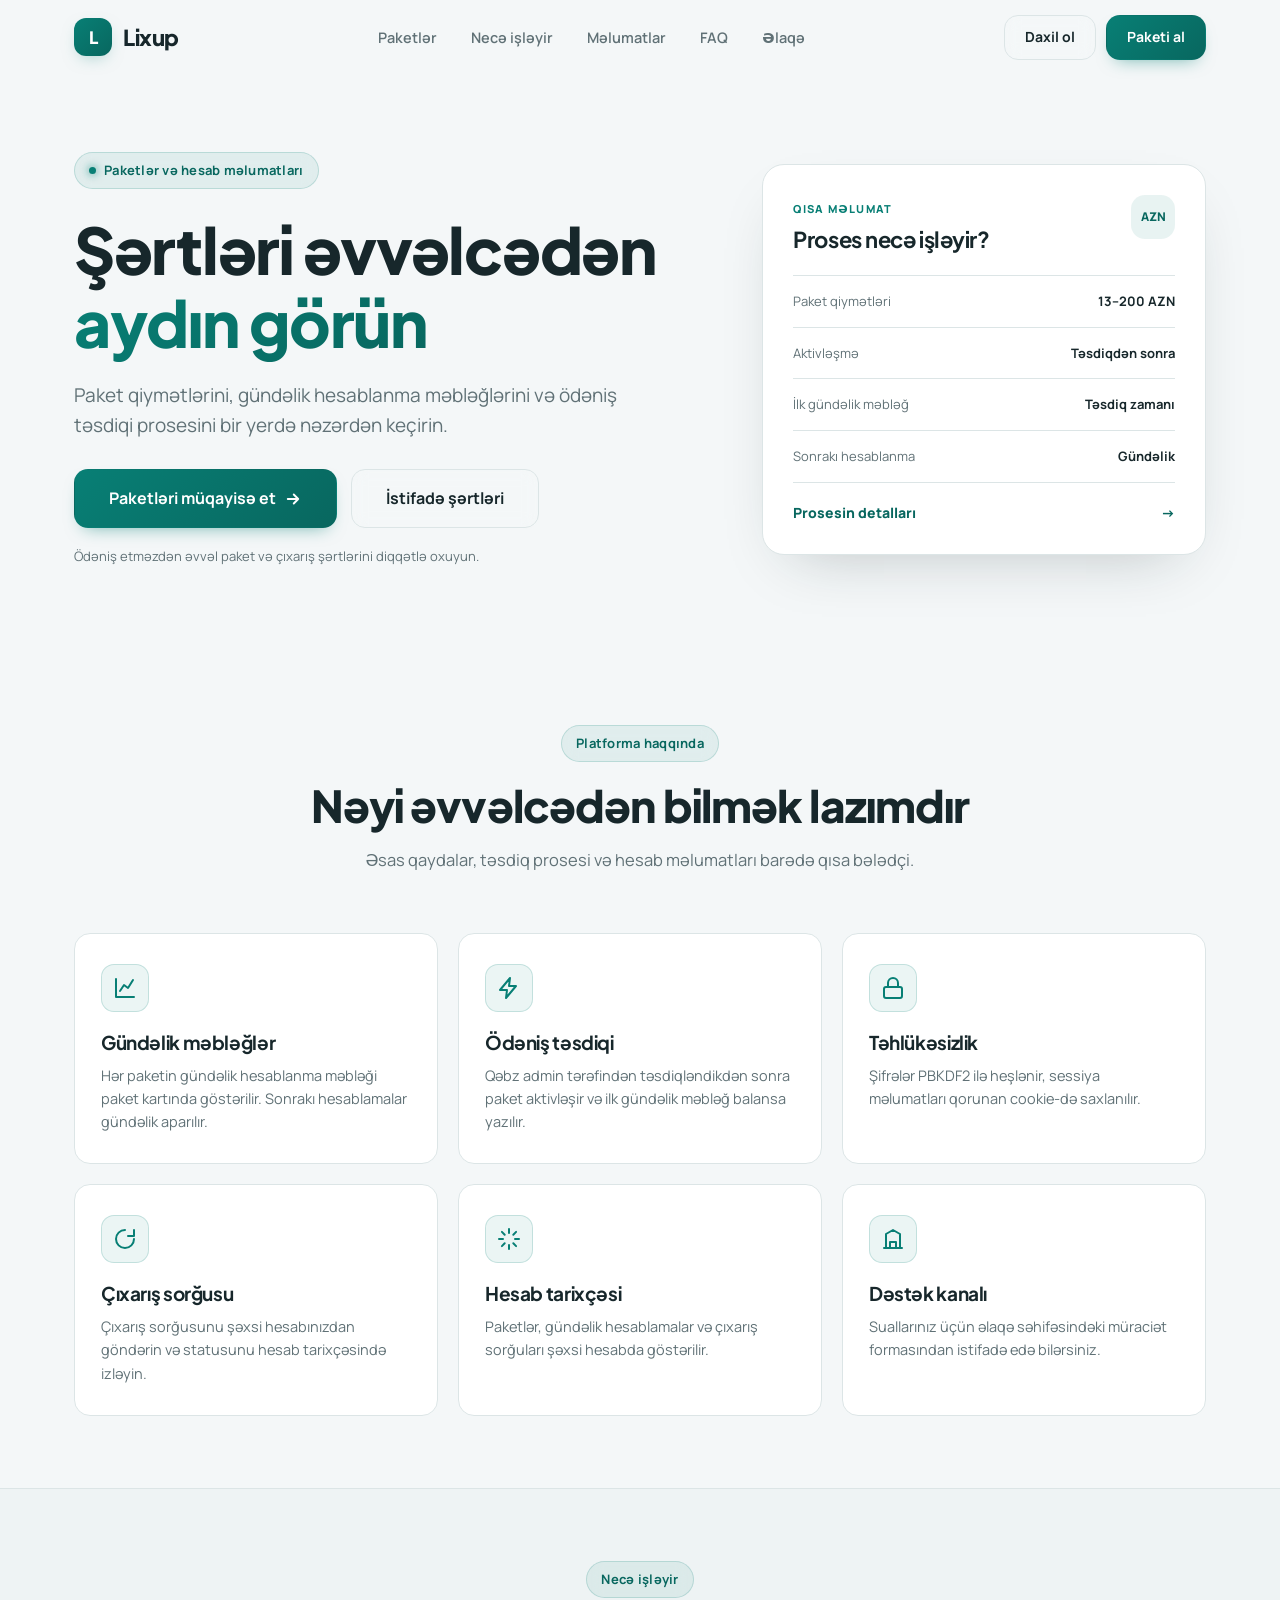
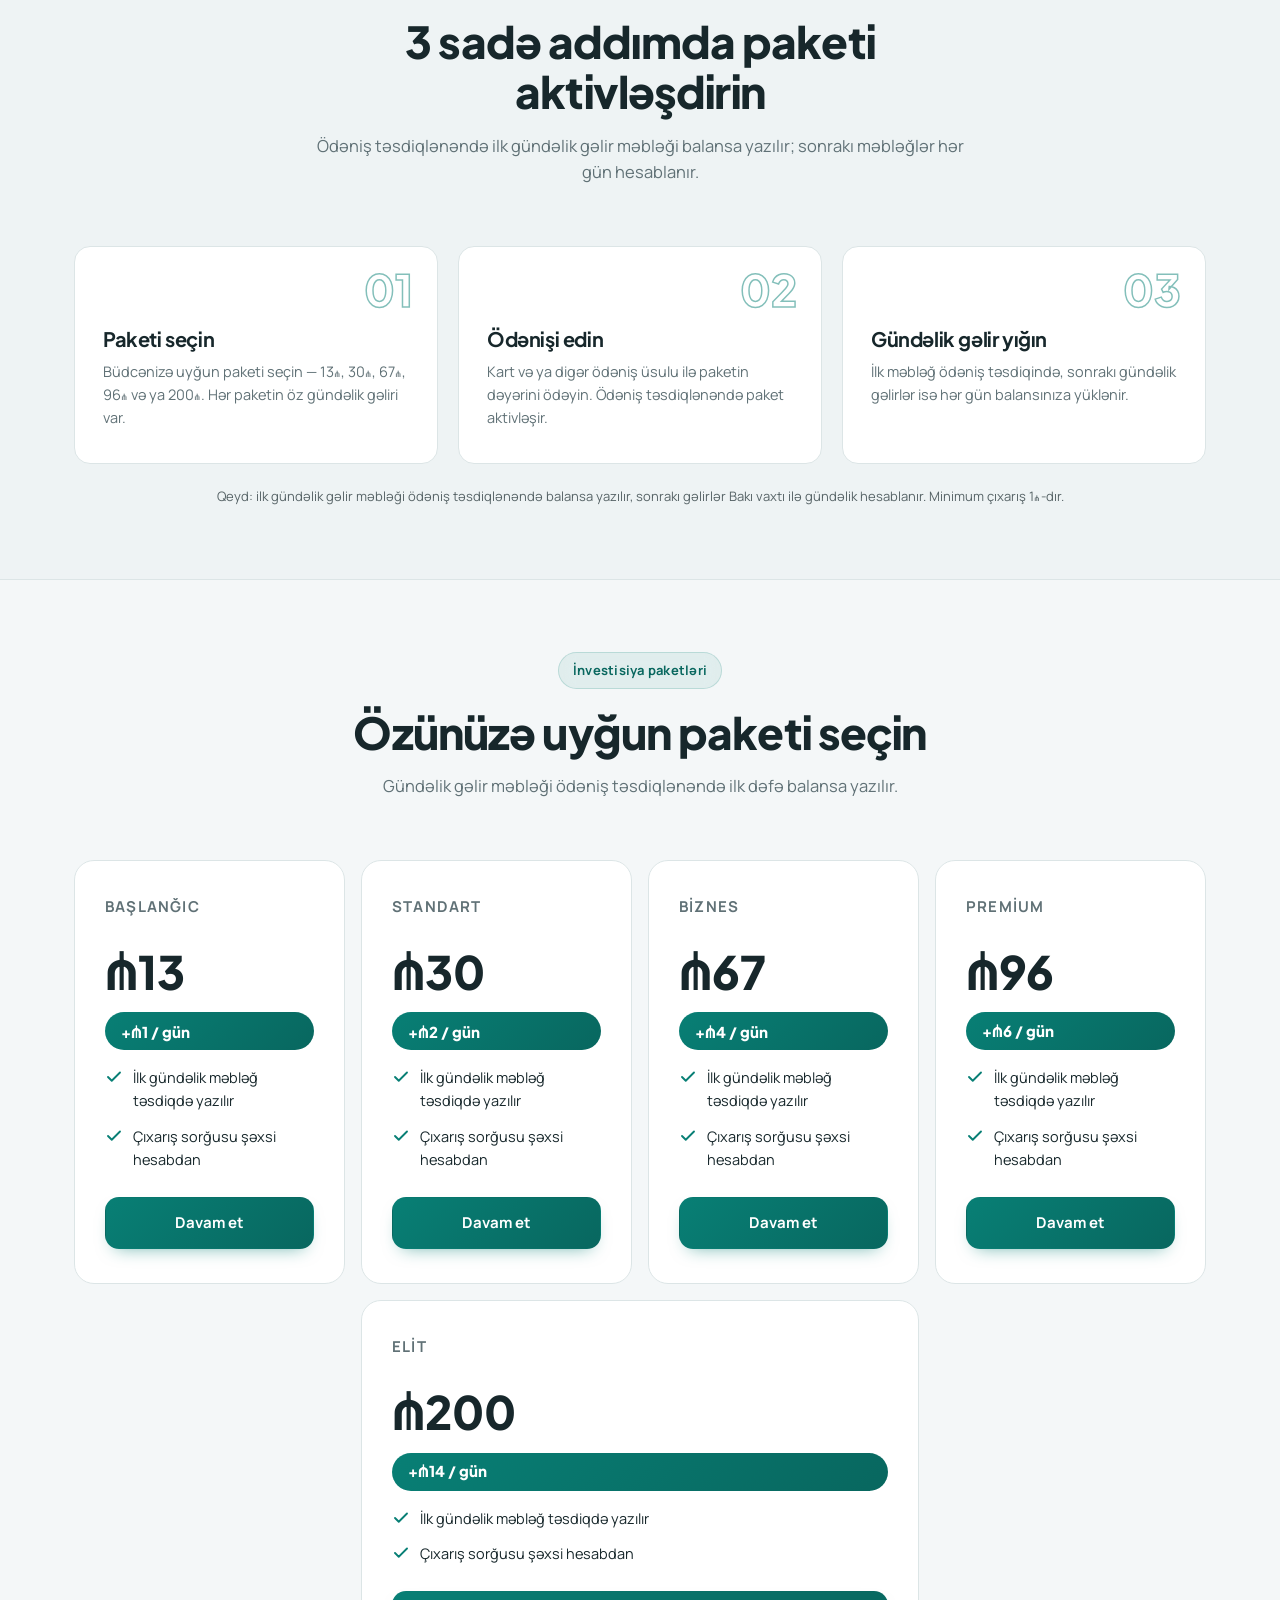
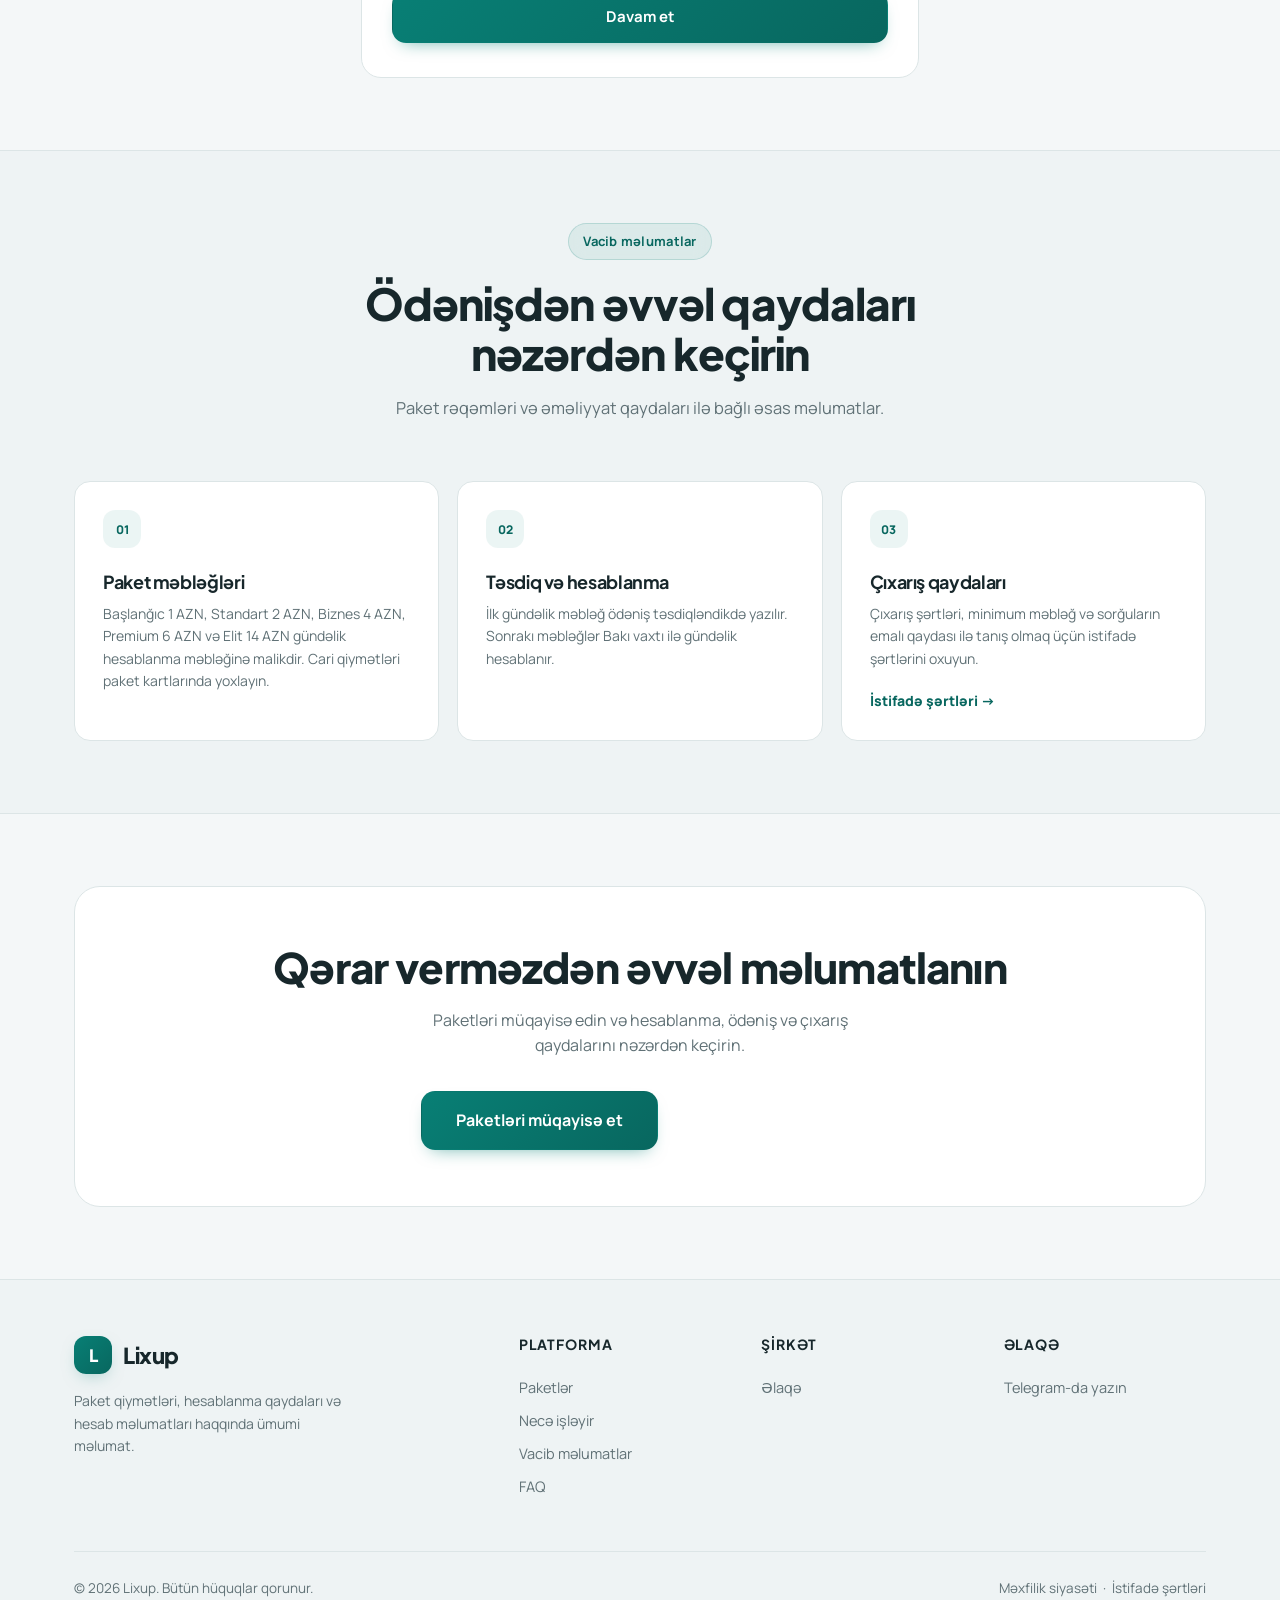
==== commit 7f179294: "Rebrand site as Lixup Co-authored-by: Copilot <223556219+Copilot@users.noreply.github.com>" ====
--- a/index.html
+++ b/index.html
@@ -4,8 +4,8 @@
 <head>
 <meta charset="UTF-8" />
 <meta name="viewport" content="width=device-width, initial-scale=1.0" />
-<title>Nexora — Paket və hesab məlumatları</title>
-<meta name="description" content="Nexora paketlərinin qiymətləri, gündəlik hesablanma məbləğləri və ödəniş prosesini aydın şəkildə nəzərdən keçirin." />
+<title>Lixup — Paket və hesab məlumatları</title>
+<meta name="description" content="Lixup paketlərinin qiymətləri, gündəlik hesablanma məbləğləri və ödəniş prosesini aydın şəkildə nəzərdən keçirin." />
 <link rel="preconnect" href="https://fonts.googleapis.com" />
 <link rel="preconnect" href="https://fonts.gstatic.com" crossorigin />
 <link href="https://fonts.googleapis.com/css2?family=Manrope:wght@400;500;600;700;800&family=Plus+Jakarta+Sans:wght@500;600;700;800&display=swap" rel="stylesheet" />
@@ -20,8 +20,8 @@
 <header id="header">
   <div class="container nav">
     <a href="index.html" class="logo">
-      <span class="logo-mark">N</span>
-      <span>Nexora</span>
+      <span class="logo-mark">L</span>
+      <span>Lixup</span>
     </a>
     <nav class="nav-links" aria-label="Əsas naviqasiya">
       <a href="index.html#paketler">Paketlər</a>
@@ -269,8 +269,8 @@
     <div class="footer-grid">
       <div class="footer-brand">
         <a href="index.html" class="logo">
-          <span class="logo-mark">N</span>
-          <span>Nexora</span>
+          <span class="logo-mark">L</span>
+          <span>Lixup</span>
         </a>
         <p>Paket qiymətləri, hesablanma qaydaları və hesab məlumatları haqqında ümumi məlumat.</p>
       </div>
@@ -287,11 +287,11 @@
       </div>
       <div class="footer-col">
         <h4>Əlaqə</h4>
-        <a href="https://t.me/noname112211" target="_blank" rel="noopener noreferrer">Telegram-da yazın</a>
+        <a href="https://t.me/john_nexo" target="_blank" rel="noopener noreferrer">Telegram-da yazın</a>
       </div>
     </div>
     <div class="footer-bottom">
-      <p>© <span id="year">2026</span> Nexora. Bütün hüquqlar qorunur.</p>
+      <p>© <span id="year">2026</span> Lixup. Bütün hüquqlar qorunur.</p>
       <p><a href="mexfilik.html">Məxfilik siyasəti</a> &nbsp;·&nbsp; <a href="istifade-sertleri.html">İstifadə şərtləri</a></p>
     </div>
   </div>
--- a/styles.css
+++ b/styles.css
@@ -592,6 +592,8 @@
   .nav-links, .nav-cta .btn-ghost { display: none; }
   .menu-btn { display: block; }
   .features-grid, .steps, .pricing-grid, .info-grid, .values-grid, .perks-grid, .blog-grid, .team-grid { grid-template-columns: 1fr; }
+  .balance-grid { grid-template-columns: repeat(2, minmax(0, 1fr)); }
+  .dash-cards { grid-template-columns: minmax(0, 1fr); }
   section { padding: 72px 0; }
   .hero { padding-top: calc(var(--header-h) + 56px); }
   .hero-layout { grid-template-columns: 1fr; gap: 34px; }
@@ -607,6 +609,8 @@
   .hero-summary { padding: 23px 20px; }
   .hero-summary-row { align-items: flex-start; font-size: 12px; }
   .hero-summary-row strong { max-width: 48%; font-size: 12px; }
+  .balance-card { padding: 20px 14px; }
+  .balance-card .value { font-size: clamp(20px, 6vw, 26px); }
   .info-card { min-height: 0; }
   .footer-grid { grid-template-columns: 1fr; gap: 28px; }
   .footer-bottom { justify-content: center; text-align: center; }
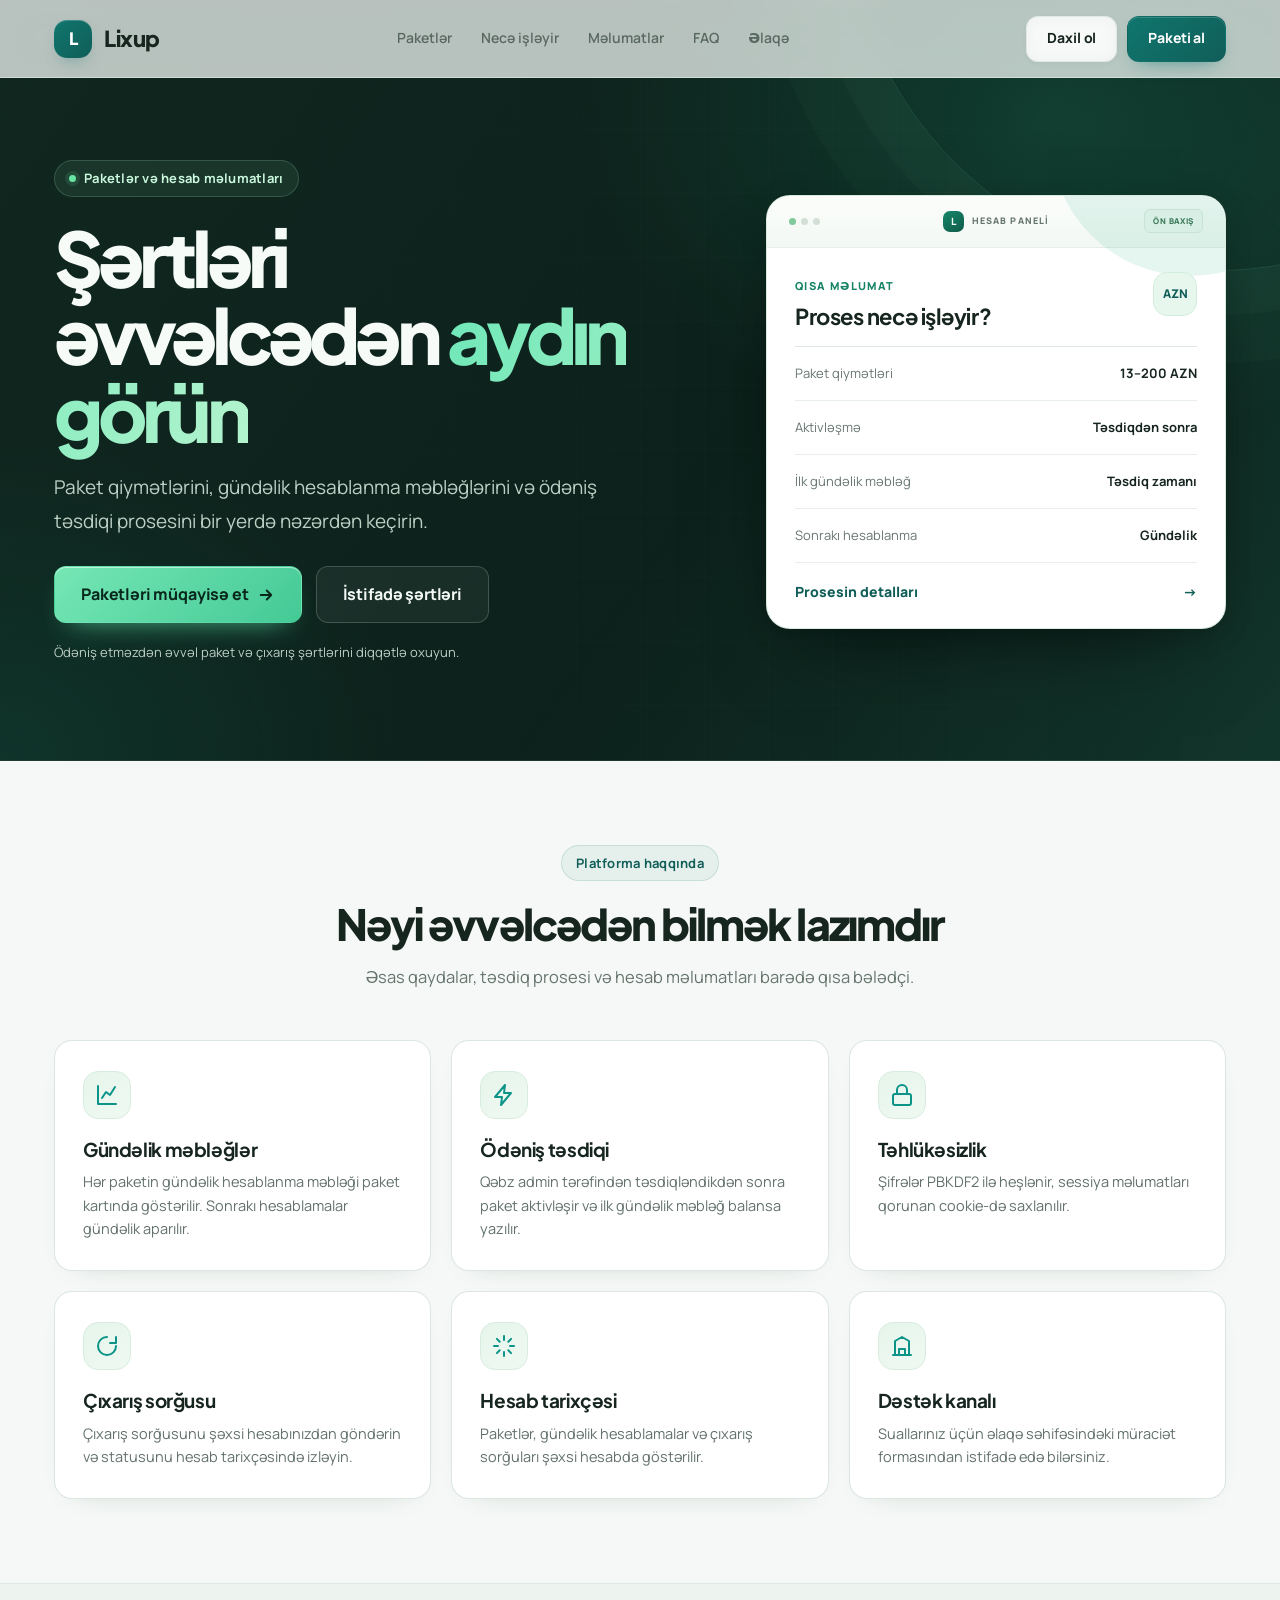
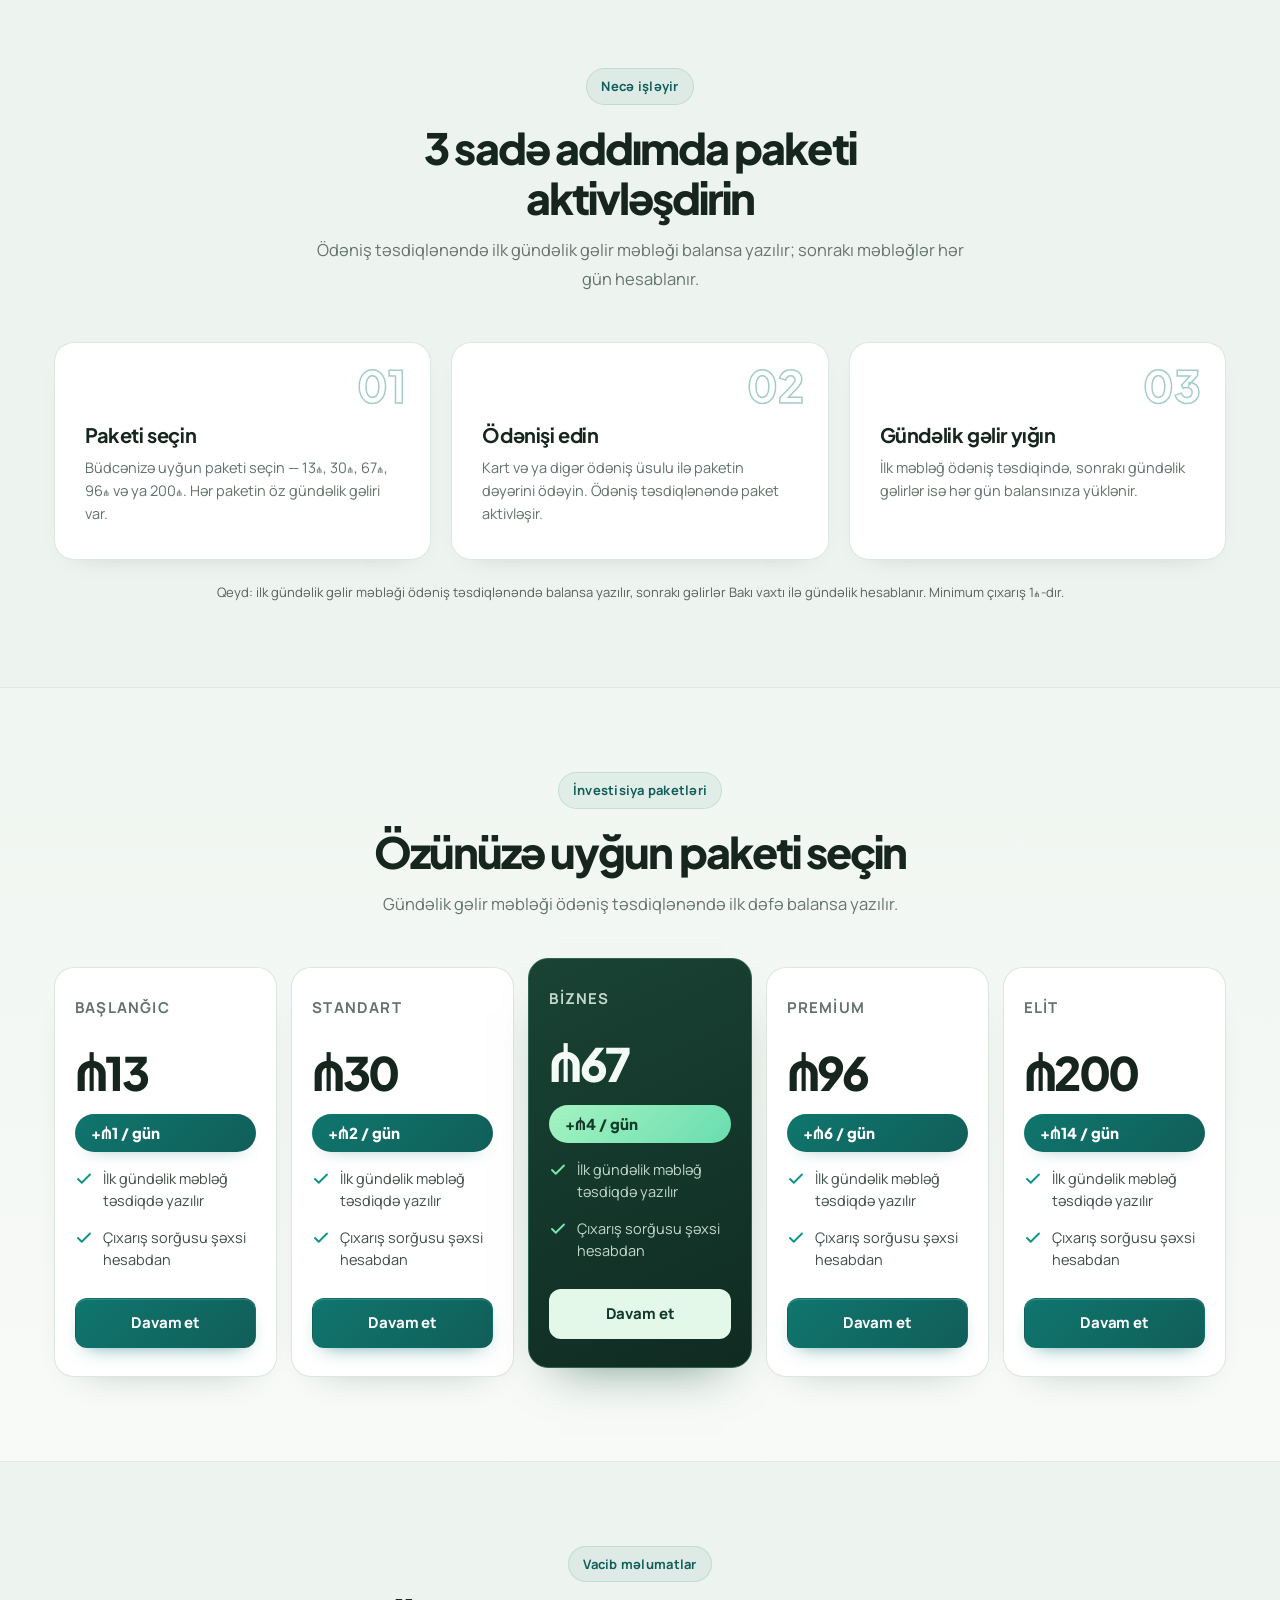
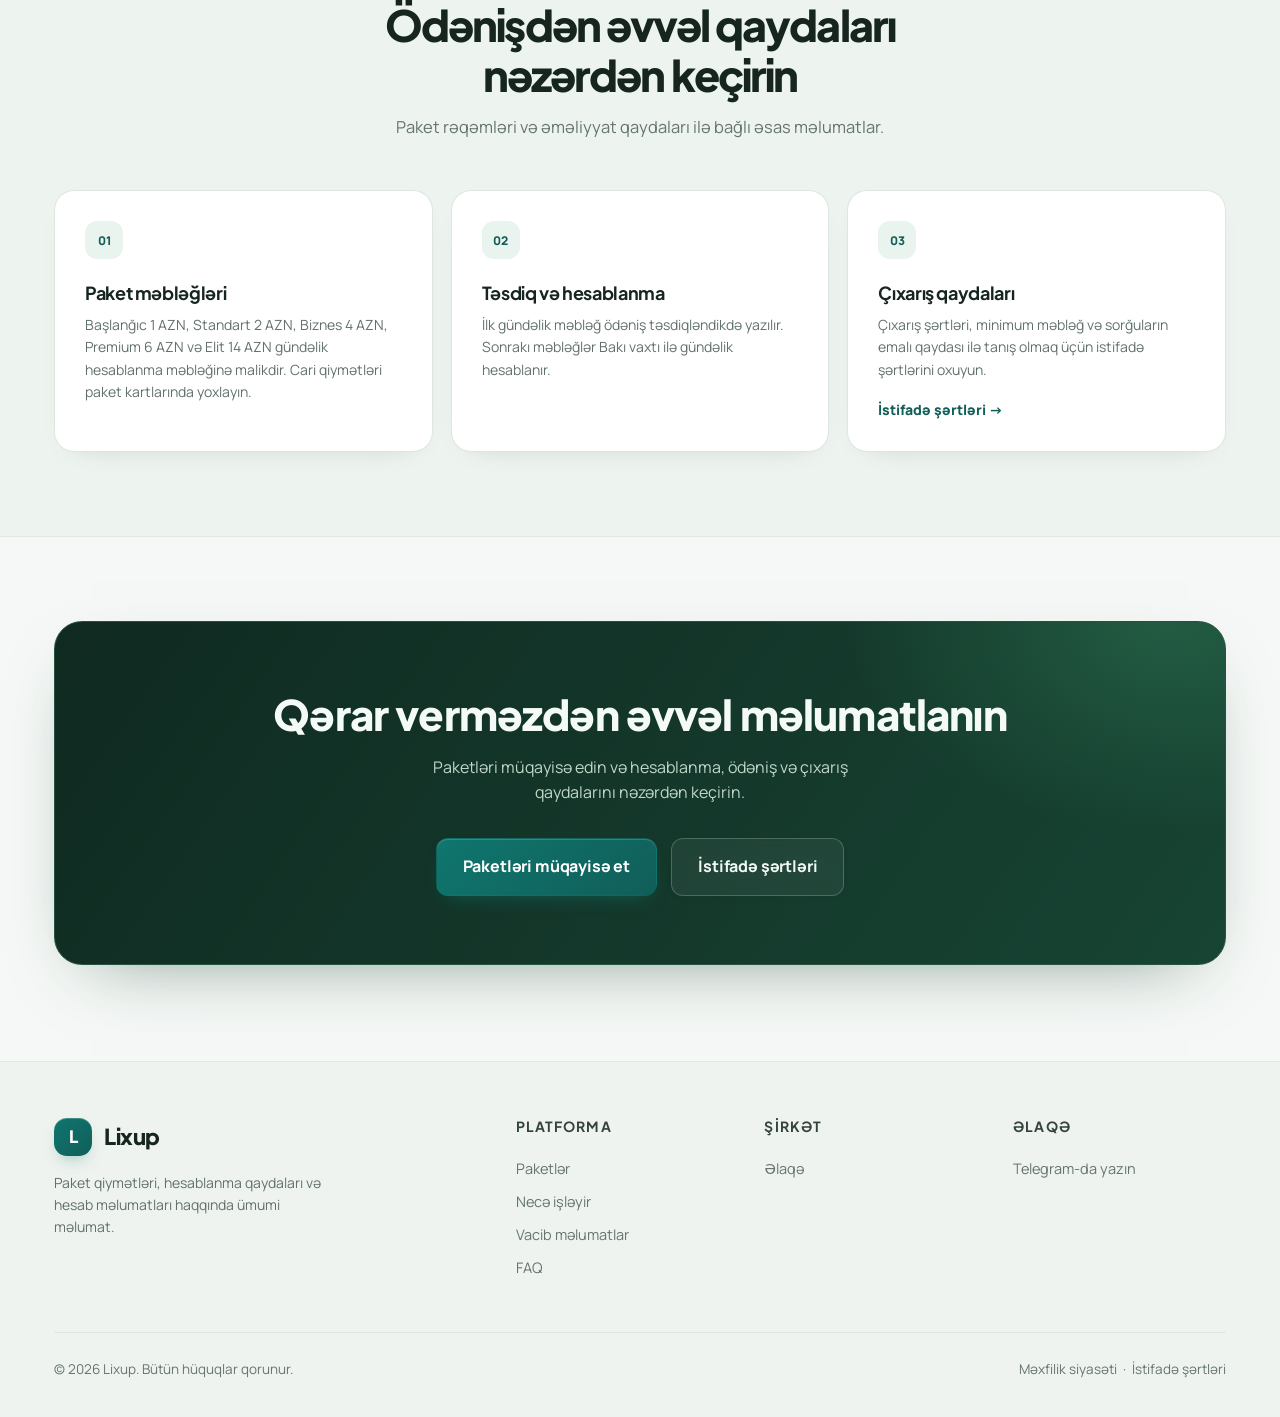
==== commit 1a9b8a94: "Refresh Lixup website design Co-authored-by: Copilot <223556219+Copilot@users.noreply.github.com>" ====
--- a/index.html
+++ b/index.html
@@ -69,6 +69,11 @@
       </div>
 
       <aside class="hero-summary reveal reveal-delay-1" aria-label="Platforma haqqında qısa məlumat">
+        <div class="hero-preview-toolbar" aria-hidden="true">
+          <div class="hero-preview-window"><span></span><span></span><span></span></div>
+          <div class="hero-preview-identity"><span class="hero-preview-logo">L</span><span>HESAB PANELİ</span></div>
+          <span class="hero-preview-tag">ÖN BAXIŞ</span>
+        </div>
         <div class="hero-summary-head">
           <div>
             <span class="hero-summary-kicker">QISA MƏLUMAT</span>
--- a/styles.css
+++ b/styles.css
@@ -8,23 +8,23 @@
 *, *::before, *::after { margin: 0; padding: 0; box-sizing: border-box; }
 
 :root {
-  --bg: #f4f7f8;
-  --bg-soft: #eef3f4;
+  --bg: #f5f8f6;
+  --bg-soft: #edf3ef;
   --card: #ffffff;
-  --card-hover: #f8fbfb;
-  --border: #dce5e6;
-  --text: #17272b;
-  --text-dim: #607176;
-  --accent: #087f75;
-  --accent-strong: #08675f;
-  --accent-2: #087f75;
+  --card-hover: #fbfdfc;
+  --border: #dfe8e2;
+  --text: #17251f;
+  --text-dim: #62716a;
+  --accent: #0f766e;
+  --accent-strong: #115e59;
+  --accent-2: #0d9488;
   --accent-ink: #ffffff;
-  --amber: #b7791f;
-  --grad: linear-gradient(135deg, #087f75 0%, #08675f 100%);
-  --radius: 16px;
-  --shadow-lg: 0 24px 60px -30px rgba(23,39,43,.28);
-  --container: 1180px;
-  --header-h: 76px;
+  --amber: #a16207;
+  --grad: linear-gradient(135deg, #0f766e 0%, #115e59 100%);
+  --radius: 18px;
+  --shadow-lg: 0 28px 72px -38px rgba(23,45,35,.34);
+  --container: 1220px;
+  --header-h: 78px;
 }
 
 html { scroll-behavior: smooth; }
@@ -36,6 +36,7 @@
   line-height: 1.6;
   overflow-x: hidden;
   -webkit-font-smoothing: antialiased;
+  text-rendering: optimizeLegibility;
 }
 
 ::selection { background: var(--accent); color: var(--accent-ink); }
@@ -915,3 +916,885 @@
   #payStatusSuccess h3 { color: #000 !important; }
   #payStatusSuccess p { color: #555 !important; }
 }
+
+/* ---------- SHARED PRODUCT POLISH ---------- */
+:focus-visible {
+  outline: 3px solid rgba(13,148,136,.42);
+  outline-offset: 3px;
+}
+
+.bg-glow {
+  display: block;
+  position: fixed;
+  inset: 0;
+  z-index: -1;
+  pointer-events: none;
+  background:
+    radial-gradient(ellipse 42rem 30rem at 5% -10%, rgba(13,148,136,.09), transparent 72%),
+    radial-gradient(ellipse 36rem 28rem at 100% 38%, rgba(15,118,110,.045), transparent 74%);
+}
+
+header {
+  border-bottom-color: rgba(223,232,226,.7);
+  background: rgba(245,248,246,.74);
+  backdrop-filter: blur(16px) saturate(1.25);
+  -webkit-backdrop-filter: blur(16px) saturate(1.25);
+}
+
+header.scrolled {
+  background: rgba(255,255,255,.9);
+  border-color: rgba(223,232,226,.9);
+  box-shadow: 0 8px 26px -22px rgba(23,45,35,.48);
+}
+
+.logo { gap: 12px; }
+.logo-mark {
+  border-radius: 13px;
+  box-shadow: 0 8px 18px -10px rgba(15,118,110,.72), inset 0 1px 0 rgba(255,255,255,.2);
+}
+
+.nav-links { gap: 3px; }
+.nav-links a {
+  color: #596961;
+  font-size: 14px;
+  padding: 9px 13px;
+}
+.nav-links a:hover, .nav-links a.active {
+  color: var(--accent-strong);
+  background: rgba(15,118,110,.075);
+}
+
+.btn {
+  min-height: 46px;
+  padding: 12px 22px;
+  border-radius: 12px;
+  font-weight: 750;
+  letter-spacing: -.01em;
+}
+.btn-primary {
+  background: var(--grad);
+  box-shadow: 0 9px 20px -12px rgba(15,118,110,.78), inset 0 1px 0 rgba(255,255,255,.16);
+}
+.btn-primary:hover {
+  filter: brightness(1.06);
+  transform: translateY(-2px);
+  box-shadow: 0 14px 26px -14px rgba(15,118,110,.82), inset 0 1px 0 rgba(255,255,255,.16);
+}
+.btn:active { transform: translateY(0) scale(.985); }
+.btn:disabled, button:disabled {
+  opacity: .58;
+  cursor: not-allowed;
+  transform: none;
+}
+.btn-ghost {
+  background: rgba(255,255,255,.72);
+  border-color: var(--border);
+  box-shadow: 0 2px 6px rgba(23,45,35,.035);
+}
+.btn-ghost:hover {
+  background: #fff;
+  border-color: rgba(15,118,110,.36);
+  box-shadow: 0 8px 18px -14px rgba(23,45,35,.42);
+}
+.btn-lg { min-height: 54px; padding: 15px 26px; }
+
+.badge {
+  background: rgba(15,118,110,.065);
+  border-color: rgba(15,118,110,.14);
+  color: var(--accent-strong);
+  backdrop-filter: none;
+}
+.badge .dot { box-shadow: 0 0 0 4px rgba(13,148,136,.11); }
+
+section { padding: 84px 0; }
+.hero {
+  padding: calc(var(--header-h) + 82px) 0 96px;
+  isolation: isolate;
+}
+.hero-layout { gap: clamp(42px, 7vw, 94px); }
+.hero-copy { position: relative; z-index: 1; }
+.hero h1 {
+  font-size: clamp(42px, 5.4vw, 68px);
+  line-height: 1.07;
+  letter-spacing: -.055em;
+  margin: 22px 0 20px;
+}
+.hero h1 .highlight,
+.page-hero h1 .highlight {
+  background: linear-gradient(110deg, #0f766e 5%, #20a58e 95%);
+  background-clip: text;
+  -webkit-background-clip: text;
+  -webkit-text-fill-color: transparent;
+  color: transparent !important;
+}
+.hero p.lead {
+  color: #596b63;
+  font-size: clamp(16px, 1.65vw, 19px);
+  line-height: 1.75;
+}
+.hero-caption { line-height: 1.7; }
+.hero-summary {
+  border-color: rgba(223,232,226,.92);
+  border-radius: 24px;
+  padding: 32px;
+  box-shadow: 0 34px 76px -48px rgba(23,45,35,.44), 0 4px 16px rgba(23,45,35,.045);
+  position: relative;
+  overflow: hidden;
+}
+.hero-summary::before {
+  content: '';
+  position: absolute;
+  width: 220px;
+  height: 220px;
+  top: -145px;
+  right: -80px;
+  border-radius: 50%;
+  background: rgba(13,148,136,.08);
+  pointer-events: none;
+}
+.hero-summary-head, .hero-summary-list, .hero-summary-link { position: relative; }
+.hero-summary-kicker { color: var(--accent); }
+.hero-summary-mark {
+  background: #e8f4ef;
+  color: var(--accent-strong);
+  border: 1px solid #d5e9df;
+}
+.hero-summary-row { border-color: #e8eee9; padding: 16px 0; }
+.hero-summary-row span { color: #68776f; }
+.hero-summary-link { color: var(--accent-strong); }
+
+.page-hero {
+  padding: calc(var(--header-h) + 66px) 0 52px;
+  background: linear-gradient(180deg, rgba(237,243,239,.72), rgba(245,248,246,0));
+}
+.page-hero h1 {
+  font-size: clamp(36px, 5vw, 58px);
+  letter-spacing: -.05em;
+  margin: 20px 0 16px;
+}
+.page-hero p { color: #5f7068; line-height: 1.75; }
+.breadcrumb { color: #718078; }
+.breadcrumb a:hover { color: var(--accent); }
+
+.section-head { margin-bottom: 48px; }
+.section-head h2 {
+  font-size: clamp(29px, 3.8vw, 43px);
+  letter-spacing: -.045em;
+  margin-bottom: 14px;
+}
+.section-head p { color: #65756d; line-height: 1.75; }
+
+.feature-card, .step-card, .price-card, .info-card, .value-card,
+.team-card, .job-card, .perk-card, .blog-card, .faq-item,
+.contact-form-card, .contact-item, .dash-panel, .balance-card {
+  border-color: rgba(219,230,222,.95);
+  box-shadow: 0 10px 28px -24px rgba(23,45,35,.36);
+}
+.feature-card, .price-card, .value-card, .team-card, .job-card,
+.blog-card, .contact-item {
+  transition: transform .22s ease, border-color .22s ease, box-shadow .22s ease, background .22s ease;
+}
+.feature-card:hover, .price-card:hover, .value-card:hover,
+.team-card:hover, .job-card:hover, .blog-card:hover {
+  transform: translateY(-4px);
+  border-color: rgba(15,118,110,.28);
+  box-shadow: 0 20px 40px -30px rgba(23,45,35,.42);
+}
+.feature-card { padding: 30px 28px; }
+.feature-card::before { height: 3px; }
+.feature-icon {
+  border-radius: 15px;
+  background: #eaf4ef;
+  border-color: #d9eae1;
+}
+.step-card { border-radius: 20px; padding: 34px 30px; }
+.step-card::before { color: transparent; -webkit-text-stroke-color: rgba(15,118,110,.38); }
+.price-card {
+  border-radius: 22px;
+  padding: 32px 28px;
+  box-shadow: 0 14px 34px -28px rgba(23,45,35,.44);
+}
+.price-card .price { letter-spacing: -.055em; }
+.daily-income { box-shadow: 0 8px 18px -14px rgba(15,118,110,.72); }
+.price-card ul { gap: 14px; }
+.price-card ul li { color: #3e4e46; line-height: 1.55; }
+.info-card { border-radius: 20px; padding: 30px; }
+.info-number { background: #eaf4ef; color: var(--accent-strong); }
+.cta-box {
+  border-radius: 28px;
+  border-color: #dce8df;
+  padding: 68px 42px;
+  background:
+    radial-gradient(ellipse 26rem 18rem at 0% 100%, rgba(13,148,136,.075), transparent 72%),
+    #fff;
+  box-shadow: 0 26px 70px -50px rgba(23,45,35,.4);
+}
+
+footer {
+  margin-top: 12px;
+  background: #eef3ef;
+  border-color: #dfe8e2;
+}
+.footer-grid { gap: 36px; }
+.footer-col h4 { letter-spacing: .08em; color: #34443c; }
+.footer-col a, .footer-bottom p, .footer-bottom a { color: #65756d; }
+.footer-col a:hover, .footer-bottom a:hover { color: var(--accent-strong); }
+
+.auth-section {
+  background:
+    radial-gradient(ellipse 34rem 28rem at 50% 25%, rgba(13,148,136,.075), transparent 72%);
+}
+.auth-card {
+  border-color: rgba(219,230,222,.95);
+  border-radius: 24px;
+  padding: 42px 38px;
+  box-shadow: 0 30px 72px -44px rgba(23,45,35,.38), 0 6px 20px rgba(23,45,35,.04);
+}
+.auth-card .logo-mark { width: 42px; height: 42px; }
+.auth-card h2 { font-size: 29px; letter-spacing: -.045em; }
+.auth-card .auth-sub { color: #68776f; line-height: 1.7; }
+.form-label, .withdraw-field label { color: #34443c; font-size: 13px; }
+.form-input {
+  min-height: 48px;
+  background: #fbfdfb;
+  border-color: #dce6df;
+  border-radius: 12px;
+  color: var(--text);
+  transition: border-color .18s ease, box-shadow .18s ease, background .18s ease;
+}
+.form-input::placeholder { color: #96a39c; }
+.form-input:focus {
+  background: #fff;
+  border-color: #0d9488;
+  box-shadow: 0 0 0 4px rgba(13,148,136,.12);
+}
+.form-input-error { color: #b43e35; }
+.form-input.is-invalid {
+  border-color: #d65b50 !important;
+  background: #fff8f7 !important;
+  box-shadow: 0 0 0 3px rgba(214,91,80,.11) !important;
+}
+.auth-card button[type="submit"]:disabled::before {
+  content: '';
+  width: 15px;
+  height: 15px;
+  margin-right: 9px;
+  border: 2px solid rgba(255,255,255,.48);
+  border-top-color: #fff;
+  border-radius: 50%;
+  animation: paySpin .8s linear infinite;
+}
+.form-row input[type="checkbox"] { accent-color: var(--accent); }
+.auth-alert.error, .pay-error-banner, .withdraw-msg.err {
+  background: #fff2f0;
+  border-color: #f2d0cb;
+  color: #a33b32;
+}
+.auth-alert.success, .withdraw-msg.ok {
+  background: #edf8f1;
+  border-color: #d1ead9;
+  color: #246746;
+}
+
+.contact-form-card, .contact-item {
+  border-radius: 22px;
+  box-shadow: 0 18px 48px -38px rgba(23,45,35,.42);
+}
+.contact-form-card { padding: 40px; }
+.contact-form-card > p { color: #65756d; line-height: 1.7; }
+.legal { padding: 36px 40px; }
+.legal h2 {
+  padding-top: 8px;
+  letter-spacing: -.035em;
+}
+.legal p, .legal li { color: #53645b; line-height: 1.8; }
+.legal strong { color: #25372e; }
+.legal a:hover { text-decoration: underline; }
+
+.faq-list { gap: 12px; }
+.faq-item { border-radius: 16px; }
+.faq-item.open {
+  border-color: rgba(15,118,110,.24);
+  box-shadow: 0 14px 32px -28px rgba(23,45,35,.45);
+}
+.faq-question { padding: 21px 24px; font-size: 16px; }
+.faq-question:hover { color: var(--accent-strong); }
+.faq-question .faq-icon { color: var(--accent-strong); }
+.faq-item.open .faq-icon { background: #eaf4ef; }
+.faq-answer-inner { color: #65756d; line-height: 1.75; }
+
+.dash-section { padding-top: calc(var(--header-h) + 54px); }
+.dash-head { margin-bottom: 34px; }
+.dash-head h1 { letter-spacing: -.045em; }
+.dash-head .user-chip {
+  background: rgba(255,255,255,.88);
+  border-color: var(--border);
+  box-shadow: 0 8px 24px -22px rgba(23,45,35,.5);
+}
+.dash-avatar { background: var(--grad); }
+.balance-card {
+  border-radius: 18px;
+  padding: 25px 23px;
+  background: linear-gradient(155deg, #fff 0%, #fbfdfb 100%);
+}
+.balance-card .label {
+  color: #65756d;
+  font-weight: 650;
+  letter-spacing: .01em;
+}
+.balance-card .value { letter-spacing: -.045em; }
+.wallet-panel {
+  border-color: #d7e8dd;
+  border-radius: 22px;
+  padding: 30px;
+  background: linear-gradient(145deg, #fff 0%, #f8fcf9 100%);
+  box-shadow: 0 18px 44px -38px rgba(23,45,35,.42);
+}
+.wallet-balance-label { color: #65756d; }
+.wallet-balance-amount { letter-spacing: -.05em; }
+.active-plan, .earn-rate {
+  background: #f5f9f6;
+  border-color: #e2ebe4;
+}
+.active-plan .tag, #walletStatusTag {
+  background: #eaf5ee !important;
+  border-color: #d5e9db !important;
+  color: #286b48 !important;
+}
+.dash-panel { border-radius: 20px; }
+.history-row { border-color: #e7eee8; }
+#withdrawHistoryEmpty {
+  border: 1px dashed #dce7df;
+  border-radius: 14px;
+  background: #f8fbf8;
+  color: #708078 !important;
+}
+
+.pay-modal-backdrop { background: rgba(16,31,25,.52); }
+.pay-modal-container {
+  border-color: rgba(223,232,226,.95);
+  border-radius: 24px;
+  box-shadow: 0 36px 100px -30px rgba(12,30,22,.55);
+}
+.pay-modal-header { background: #f7faf7; }
+.pay-sidebar { background: #f2f7f3; }
+.plan-summary-card {
+  border-color: #d8e9de;
+  box-shadow: 0 12px 28px -22px rgba(15,118,110,.46);
+}
+.pay-method { background: #fbfdfb; }
+.pay-method.active {
+  background: #f1f8f3;
+  border-color: var(--accent);
+  box-shadow: 0 0 0 1px rgba(15,118,110,.12), 0 10px 24px -20px rgba(15,118,110,.5);
+}
+.pay-trust-strip { border-color: #dce7df; background: rgba(255,255,255,.56); }
+.pay-spinner { border-top-color: var(--accent); }
+
+.reveal {
+  transition-duration: .58s;
+  transition-timing-function: cubic-bezier(.2,.7,.25,1);
+}
+
+@media (max-width: 960px) {
+  .hero { padding-bottom: 76px; }
+  .hero-layout { gap: 34px; }
+  .pricing-grid { grid-template-columns: repeat(2, minmax(0, 1fr)); }
+  .pricing-grid > .price-card:last-child { grid-column: auto; }
+}
+
+@media (max-width: 760px) {
+  :root { --header-h: 70px; }
+  .container { padding-left: 20px; padding-right: 20px; }
+  section { padding: 68px 0; }
+  header { background: rgba(255,255,255,.9); }
+  .nav { gap: 12px; }
+  .logo { font-size: 20px; }
+  .logo-mark { width: 36px; height: 36px; }
+  .mobile-menu {
+    background: rgba(248,251,248,.98);
+    gap: 8px;
+  }
+  .mobile-menu a {
+    font-size: clamp(21px, 6vw, 27px);
+    border-radius: 14px;
+  }
+  .mobile-menu a:hover { background: #eaf4ef; }
+  .hero {
+    padding-top: calc(var(--header-h) + 52px);
+    padding-bottom: 64px;
+  }
+  .hero h1 { font-size: clamp(39px, 10vw, 56px); }
+  .hero-summary { padding: 26px 24px; }
+  .page-hero { padding-top: calc(var(--header-h) + 54px); }
+  .section-head { margin-bottom: 38px; }
+  .pricing-grid { grid-template-columns: minmax(0, 1fr); }
+  .price-card { padding: 28px 24px; }
+  .auth-section { padding-top: calc(var(--header-h) + 36px); }
+  .auth-card { padding: 34px 26px; }
+  .legal { padding: 28px 24px; }
+  .contact-form-card { padding: 32px 24px; }
+  .wallet-panel { padding: 24px 20px; }
+  .dash-section { padding-top: calc(var(--header-h) + 38px); }
+  .dash-panel { padding: 24px 20px; }
+  .pay-modal-backdrop { padding: 12px; }
+  .pay-modal-container { max-height: 94vh; }
+}
+
+@media (max-width: 480px) {
+  .container { padding-left: 16px; padding-right: 16px; }
+  .hero-actions { gap: 10px; }
+  .hero-actions .btn { width: 100%; }
+  .hero-summary { padding: 23px 20px; }
+  .hero-summary-row { gap: 10px; }
+  .cta-box { padding: 42px 22px; border-radius: 22px; }
+  .cta-actions .btn { width: 100%; }
+  .auth-card { padding: 30px 21px; border-radius: 20px; }
+  .form-row { align-items: flex-start; }
+  .balance-grid { gap: 11px; }
+  .balance-card { padding: 18px 14px; }
+  .balance-card .label { font-size: 12px; }
+  .balance-card .sub { font-size: 11px; }
+  .wallet-balance-row { align-items: flex-start; }
+  .wallet-balance-amount { font-size: 28px; }
+  .withdraw-actions .btn { flex: 1; }
+  .pay-modal-header { padding: 16px 18px; }
+  .pay-modal-body { max-height: calc(94vh - 68px); }
+  .pay-main-content, .pay-sidebar { padding: 20px; }
+  .promo-box { flex-wrap: wrap; }
+  .promo-btn { flex: 0 0 auto; }
+}
+
+@media (prefers-reduced-motion: reduce) {
+  html { scroll-behavior: auto; }
+}
+
+/* ---------- SIGNATURE VISUAL REFRESH ---------- */
+.hero {
+  color: #f5fbf7;
+  background:
+    radial-gradient(ellipse 42rem 30rem at 82% 15%, rgba(35,179,135,.19), transparent 70%),
+    radial-gradient(ellipse 36rem 28rem at 0% 100%, rgba(20,115,91,.2), transparent 72%),
+    linear-gradient(125deg, #102720 0%, #0c211b 58%, #12352b 100%);
+  border-bottom: 1px solid rgba(220,255,235,.08);
+  overflow: hidden;
+}
+.hero::before {
+  content: '';
+  position: absolute;
+  inset: 0;
+  pointer-events: none;
+  opacity: .16;
+  background-image:
+    linear-gradient(rgba(220,255,235,.08) 1px, transparent 1px),
+    linear-gradient(90deg, rgba(220,255,235,.08) 1px, transparent 1px);
+  background-size: 64px 64px;
+  mask-image: linear-gradient(90deg, transparent 2%, #000 65%, transparent);
+}
+.hero::after {
+  content: '';
+  position: absolute;
+  width: min(58vw, 760px);
+  aspect-ratio: 1;
+  right: -24%;
+  top: -62%;
+  border: 1px solid rgba(140,239,191,.13);
+  border-radius: 50%;
+  box-shadow: 0 0 0 44px rgba(140,239,191,.025), 0 0 0 92px rgba(140,239,191,.02);
+  pointer-events: none;
+}
+.hero .container { position: relative; z-index: 1; }
+.hero h1 {
+  color: #f6fbf7;
+  max-width: 700px;
+  font-size: clamp(46px, 6vw, 76px);
+  line-height: 1.02;
+  letter-spacing: -.065em;
+}
+.hero h1 .highlight,
+.page-hero h1 .highlight {
+  background: linear-gradient(110deg, #6ee7b7 0%, #b4f4ce 100%);
+  background-clip: text;
+  -webkit-background-clip: text;
+  -webkit-text-fill-color: transparent;
+  color: transparent !important;
+}
+.hero p.lead, .hero-caption { color: #bdd0c5; }
+.hero .badge {
+  color: #c9f8dd;
+  background: rgba(165,243,193,.08);
+  border-color: rgba(165,243,193,.19);
+}
+.hero .badge .dot {
+  background: #68e4a4;
+  box-shadow: 0 0 0 4px rgba(104,228,164,.12);
+}
+.hero .btn-primary {
+  color: #09271d;
+  background: linear-gradient(135deg, #75e7b5, #44c995);
+  box-shadow: 0 13px 28px -17px rgba(93,232,174,.9), inset 0 1px 0 rgba(255,255,255,.52);
+}
+.hero .btn-primary:hover { filter: brightness(1.05); }
+.hero .btn-ghost {
+  color: #f3faf5;
+  background: rgba(255,255,255,.055);
+  border-color: rgba(222,246,231,.2);
+  box-shadow: none;
+}
+.hero .btn-ghost:hover {
+  color: #fff;
+  background: rgba(255,255,255,.11);
+  border-color: rgba(222,246,231,.42);
+}
+.hero-summary {
+  color: var(--text);
+  border-color: rgba(255,255,255,.75);
+  box-shadow: 0 34px 82px -36px rgba(0,0,0,.52), 0 4px 18px rgba(0,0,0,.13);
+}
+.hero-summary h2,
+.hero-summary-row strong { color: var(--text); }
+.hero-summary::before {
+  width: 280px;
+  height: 280px;
+  top: -200px;
+  right: -105px;
+  background: rgba(25,160,119,.11);
+}
+.hero-summary-kicker { color: #148365; }
+.hero-summary-mark {
+  background: #e8f7ed;
+  border-color: #d3eddd;
+}
+
+.page-hero {
+  position: relative;
+  isolation: isolate;
+  overflow: hidden;
+  color: #f4faf6;
+  background:
+    radial-gradient(ellipse 34rem 24rem at 82% 0%, rgba(59,189,136,.18), transparent 75%),
+    linear-gradient(125deg, #102720, #12372c);
+}
+.page-hero::after {
+  content: '';
+  position: absolute;
+  z-index: -1;
+  width: 400px;
+  height: 400px;
+  right: -160px;
+  bottom: -315px;
+  border: 1px solid rgba(186,245,206,.16);
+  border-radius: 50%;
+  box-shadow: 0 0 0 36px rgba(186,245,206,.025), 0 0 0 76px rgba(186,245,206,.02);
+}
+.page-hero .container { position: relative; z-index: 1; }
+.page-hero h1 { color: #f6fbf7; }
+.page-hero h1 .highlight {
+  background: linear-gradient(110deg, #6ee7b7, #b4f4ce);
+  background-clip: text;
+  -webkit-background-clip: text;
+  -webkit-text-fill-color: transparent;
+  color: transparent !important;
+}
+.page-hero p { color: #bed0c5; }
+.page-hero p a { color: #8be8b6 !important; }
+.page-hero .breadcrumb, .page-hero .breadcrumb a { color: #bed0c5; }
+.page-hero .breadcrumb .sep { color: rgba(222,246,231,.4); }
+.page-hero .breadcrumb a:hover { color: #fff; }
+
+.mobile-menu {
+  background: rgba(12,33,27,.985);
+  color: #f4faf6;
+}
+.mobile-menu a { color: #eff8f2; }
+.mobile-menu a:hover {
+  color: #8be8b6;
+  background: rgba(139,232,182,.08);
+}
+
+#paketler {
+  background: linear-gradient(180deg, #f0f6f1 0%, #f8faf8 100%);
+}
+.pricing-grid {
+  grid-template-columns: repeat(5, minmax(0, 1fr));
+  gap: 14px;
+}
+.pricing-grid > .price-card:last-child { grid-column: auto; }
+.price-card {
+  min-width: 0;
+  padding: 28px 20px;
+  border-radius: 20px;
+  box-shadow: 0 16px 38px -32px rgba(18,50,35,.48);
+}
+.price-card:nth-child(3) {
+  color: #f4fbf6;
+  background: linear-gradient(155deg, #194335, #102b22);
+  border-color: #2e644d;
+  transform: translateY(-9px);
+  box-shadow: 0 25px 48px -30px rgba(15,77,52,.65);
+}
+.price-card:nth-child(3) .plan-name,
+.price-card:nth-child(3) .price span,
+.price-card:nth-child(3) ul li { color: #c4d9cc; }
+.price-card:nth-child(3) .daily-income {
+  color: #123b2b;
+  background: linear-gradient(135deg, #a5f3c1, #69ddb0);
+  box-shadow: none;
+}
+.price-card:nth-child(3) ul li svg { stroke: #77e7ae; }
+.price-card:nth-child(3) .btn-primary {
+  color: #12372a;
+  background: #e3f8e9;
+  box-shadow: none;
+}
+.price-card:nth-child(3):hover {
+  transform: translateY(-13px);
+  border-color: #56a77c;
+}
+.feature-card, .info-card, .step-card, .perk-card, .contact-item,
+.contact-form-card, .faq-item, .dash-panel, .balance-card {
+  background-color: rgba(255,255,255,.94);
+}
+.feature-card:hover, .info-card:hover, .step-card:hover,
+.perk-card:hover, .contact-item:hover {
+  border-color: rgba(15,118,110,.25);
+  box-shadow: 0 20px 46px -34px rgba(17,63,42,.48);
+}
+.feature-icon {
+  background: linear-gradient(145deg, #e6f5eb, #eff9f2);
+  border-color: #d7ecdf;
+}
+.cta-box {
+  color: #f4fbf6;
+  border-color: #24543f;
+  background:
+    radial-gradient(ellipse 28rem 18rem at 95% 0%, rgba(85,207,144,.2), transparent 72%),
+    linear-gradient(125deg, #102a21, #174433);
+  box-shadow: 0 26px 70px -38px rgba(15,55,36,.55);
+}
+.cta-box h2 { color: #f4fbf6; }
+.cta-box p { color: #c1d7ca; }
+.cta-box .btn-ghost {
+  color: #eff8f2;
+  background: rgba(255,255,255,.06);
+  border-color: rgba(222,246,231,.22);
+}
+.cta-box .btn-ghost:hover {
+  color: #fff;
+  background: rgba(255,255,255,.12);
+}
+
+.auth-section {
+  position: relative;
+  isolation: isolate;
+  overflow: hidden;
+  background:
+    radial-gradient(ellipse 36rem 28rem at 50% 20%, rgba(68,201,149,.17), transparent 75%),
+    linear-gradient(135deg, #102720, #12372c);
+}
+.auth-section::before {
+  content: '';
+  position: absolute;
+  z-index: -1;
+  inset: 0;
+  opacity: .14;
+  background-image:
+    linear-gradient(rgba(220,255,235,.07) 1px, transparent 1px),
+    linear-gradient(90deg, rgba(220,255,235,.07) 1px, transparent 1px);
+  background-size: 58px 58px;
+  mask-image: radial-gradient(ellipse at center, #000, transparent 74%);
+}
+.auth-card {
+  max-width: 480px;
+  padding: 44px 42px;
+  border: 1px solid rgba(255,255,255,.72);
+  box-shadow: 0 38px 90px -38px rgba(0,0,0,.55), 0 6px 24px rgba(0,0,0,.16);
+}
+.auth-card::before {
+  content: '';
+  position: absolute;
+  height: 4px;
+  top: 0;
+  left: 36px;
+  right: 36px;
+  border-radius: 0 0 8px 8px;
+  background: linear-gradient(90deg, #0f766e, #68dda6);
+}
+
+.dash-section {
+  background:
+    radial-gradient(ellipse 34rem 24rem at 100% 0%, rgba(19,135,97,.06), transparent 72%),
+    #f5f8f6;
+}
+.dash-head {
+  position: relative;
+  overflow: hidden;
+  padding: 28px 32px;
+  border: 1px solid #285944;
+  border-radius: 22px;
+  color: #f3faf5;
+  background:
+    radial-gradient(ellipse 22rem 14rem at 94% -10%, rgba(104,221,166,.18), transparent 72%),
+    linear-gradient(120deg, #102a21, #174332);
+  box-shadow: 0 20px 48px -34px rgba(13,57,38,.68);
+}
+.dash-head h1 { color: #f3faf5; }
+.dash-head .grad-text {
+  background: linear-gradient(110deg, #70e3ad, #c0f3d0);
+  background-clip: text;
+  -webkit-background-clip: text;
+  -webkit-text-fill-color: transparent;
+}
+.dash-head .user-chip {
+  color: #233a2e;
+  border-color: rgba(255,255,255,.72);
+}
+.dash-head .dash-avatar { color: #103326; background: #b7f0cc; }
+.balance-card:first-child {
+  color: #f3faf5;
+  border-color: #23513c;
+  background: linear-gradient(145deg, #174332, #102a21);
+  box-shadow: 0 20px 42px -32px rgba(13,57,38,.62);
+}
+.balance-card:first-child .label,
+.balance-card:first-child .sub { color: #c4d9cc; }
+.balance-card:first-child .value.accent {
+  background: linear-gradient(100deg, #82edb7, #c0f3d0);
+  background-clip: text;
+  -webkit-background-clip: text;
+  -webkit-text-fill-color: transparent;
+}
+.balance-card, .dash-panel, .wallet-panel { border-radius: 20px; }
+.dash-panel { padding: 30px; }
+.history-row { transition: background .16s ease; }
+.history-row:hover { background: #f6faf7; }
+
+.legal {
+  padding: 42px 48px;
+  border: 1px solid #e1e9e3;
+  border-radius: 22px;
+  background: #fff;
+  box-shadow: 0 24px 62px -48px rgba(17,52,36,.4);
+}
+.legal h2 {
+  margin-top: 40px;
+  padding-top: 18px;
+  border-top: 1px solid #e8eee9;
+}
+.legal h2:first-of-type { border-top: 0; padding-top: 0; }
+.legal ul { margin: 14px 0 22px; }
+.legal li { padding-left: 4px; }
+
+.pay-modal-header { background: #f6faf7; }
+.pay-sidebar { background: linear-gradient(155deg, #f1f7f2, #eaf3ec); }
+.plan-summary-card { border-radius: 18px; }
+.pay-status-overlay { background: rgba(255,255,255,.97); }
+
+@media (max-width: 1180px) {
+  .pricing-grid { grid-template-columns: repeat(3, minmax(0, 1fr)); }
+  .price-card:nth-child(3) { transform: none; }
+  .price-card:nth-child(3):hover { transform: translateY(-4px); }
+}
+@media (max-width: 900px) {
+  .pricing-grid { grid-template-columns: repeat(2, minmax(0, 1fr)); }
+  .hero::after { right: -38%; top: -44%; }
+}
+@media (max-width: 760px) {
+  .hero {
+    padding-top: calc(var(--header-h) + 52px);
+    padding-bottom: 68px;
+  }
+  .hero::before { background-size: 48px 48px; }
+  .hero::after { width: 520px; right: -75%; top: -28%; }
+  .hero h1 { font-size: clamp(40px, 10.5vw, 60px); }
+  .page-hero { padding-bottom: 44px; }
+  .pricing-grid { grid-template-columns: minmax(0, 1fr); }
+  .price-card:nth-child(3) { transform: none; }
+  .price-card:nth-child(3):hover { transform: translateY(-4px); }
+  .auth-section { padding-top: calc(var(--header-h) + 36px); }
+  .auth-card { padding: 40px 28px; }
+  .dash-head { padding: 23px 20px; }
+  .dash-head .user-chip { font-size: 12px; }
+  .dash-panel { padding: 24px 20px; }
+  .legal { padding: 30px 24px; }
+}
+@media (max-width: 480px) {
+  .hero-actions .btn { width: auto; }
+  .hero-actions .btn:first-child { width: 100%; }
+  .hero .btn-ghost { min-height: 48px; }
+  .auth-card { padding: 38px 22px; }
+  .auth-card::before { left: 22px; right: 22px; }
+  .dash-head { align-items: flex-start; }
+  .dash-head .user-chip { width: 100%; justify-content: flex-start; }
+  .legal { padding: 26px 20px; }
+}
+
+.hero-summary {
+  padding: 0;
+  border-color: rgba(215,232,220,.94);
+  box-shadow: 0 42px 90px -44px rgba(0,0,0,.62), 0 8px 26px rgba(0,0,0,.16);
+  transition: transform .24s ease, box-shadow .24s ease;
+}
+.hero-summary:hover {
+  transform: translateY(-4px);
+  box-shadow: 0 48px 98px -44px rgba(0,0,0,.64), 0 12px 30px rgba(0,0,0,.17);
+}
+.hero-preview-toolbar {
+  min-height: 52px;
+  padding: 0 22px;
+  display: grid;
+  grid-template-columns: 1fr auto 1fr;
+  align-items: center;
+  gap: 12px;
+  background: linear-gradient(180deg, #fbfdfb, #f3f8f4);
+  border-bottom: 1px solid #e6eee8;
+}
+.hero-preview-window { display: flex; align-items: center; gap: 5px; }
+.hero-preview-window span {
+  width: 7px;
+  height: 7px;
+  border-radius: 50%;
+  background: #d3dfd6;
+}
+.hero-preview-window span:first-child { background: #80c99b; }
+.hero-preview-identity {
+  display: flex;
+  align-items: center;
+  gap: 8px;
+  color: #64746a;
+  font-size: 9px;
+  font-weight: 850;
+  letter-spacing: .12em;
+  white-space: nowrap;
+}
+.hero-preview-logo {
+  width: 21px;
+  height: 21px;
+  display: grid;
+  place-items: center;
+  border-radius: 7px;
+  color: #effcf3;
+  background: linear-gradient(145deg, #15876a, #105b49);
+  font-size: 10px;
+  letter-spacing: 0;
+}
+.hero-preview-tag {
+  justify-self: end;
+  padding: 5px 8px;
+  border: 1px solid #dcebe0;
+  border-radius: 6px;
+  color: #407355;
+  background: #f0f8f2;
+  font-size: 8px;
+  font-weight: 850;
+  letter-spacing: .08em;
+}
+.hero-summary-head { padding: 24px 28px 0; margin-bottom: 17px; }
+.hero-summary-list { margin: 0 28px; }
+.hero-summary-link { margin: 18px 28px 25px; }
+@media (max-width: 480px) {
+  .hero-preview-toolbar { padding: 0 18px; }
+  .hero-summary-head { padding: 22px 22px 0; }
+  .hero-summary-list { margin: 0 22px; }
+  .hero-summary-link { margin: 17px 22px 23px; }
+}
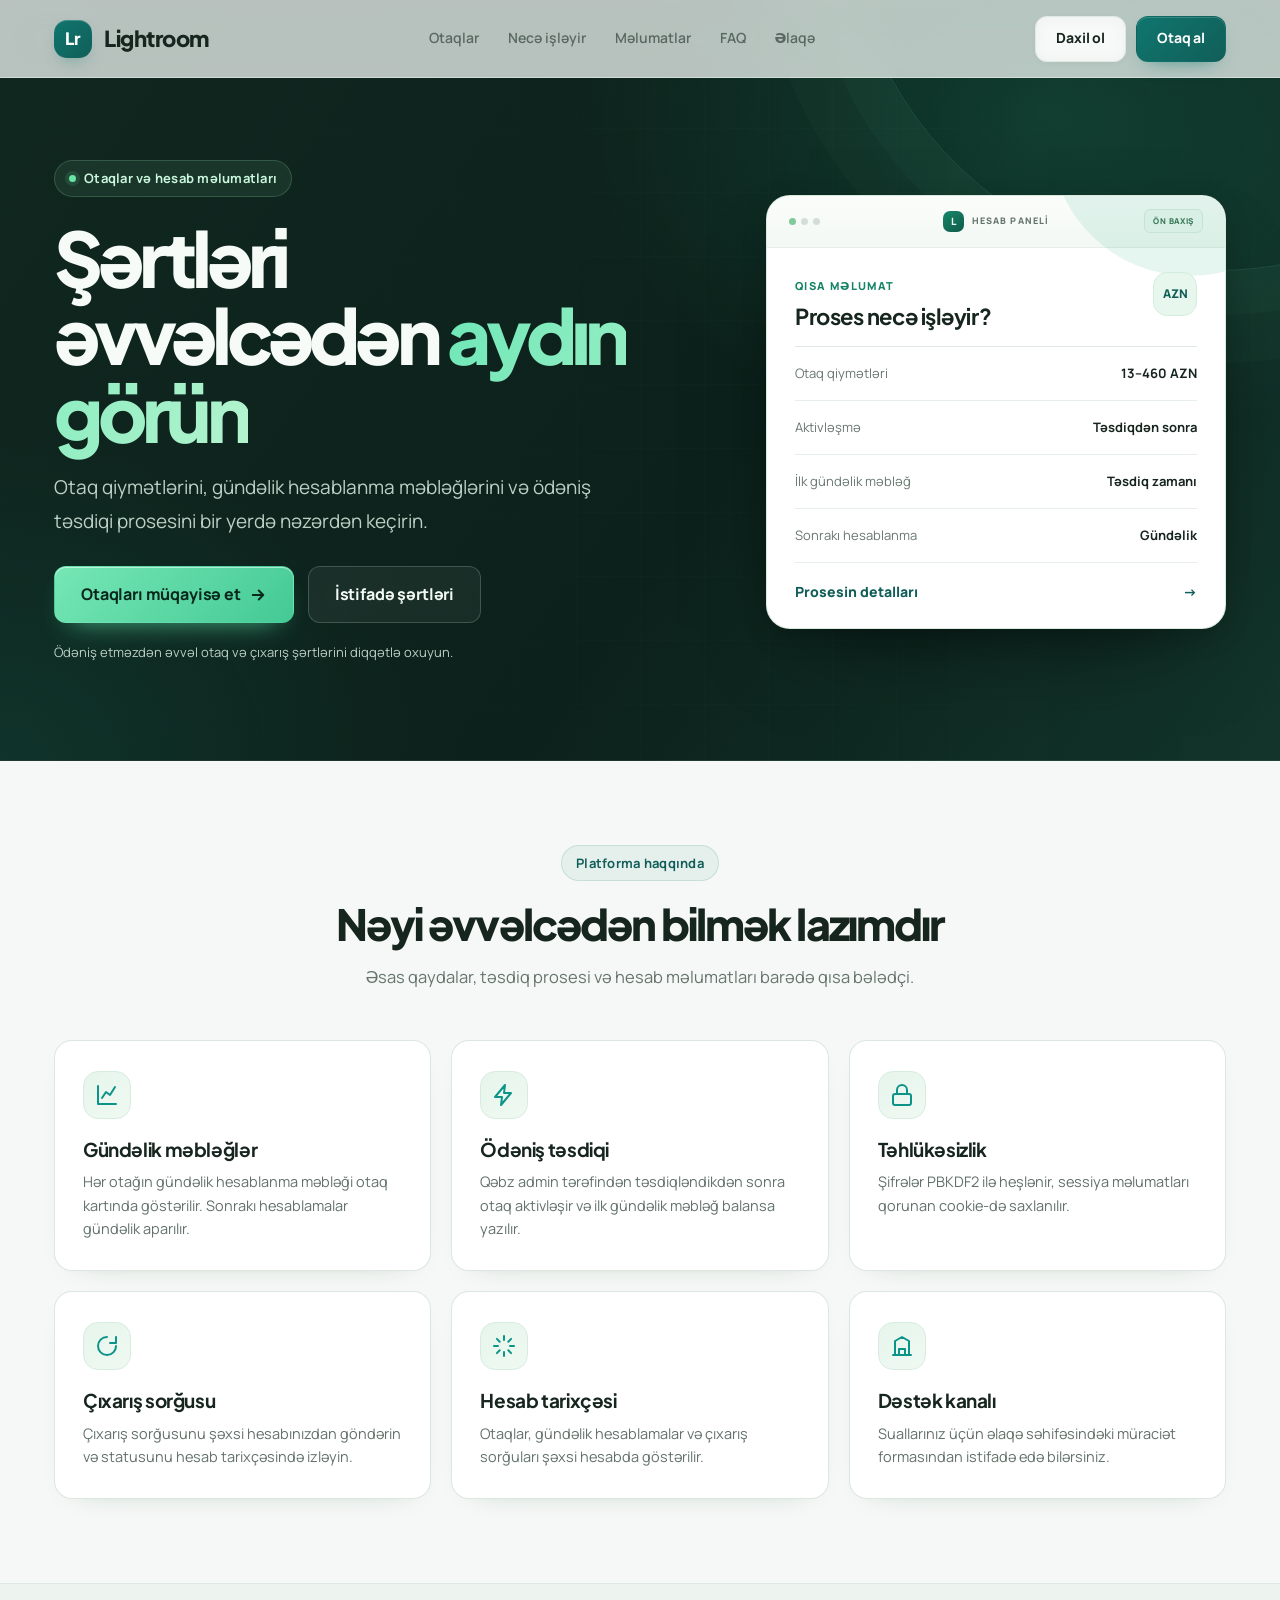
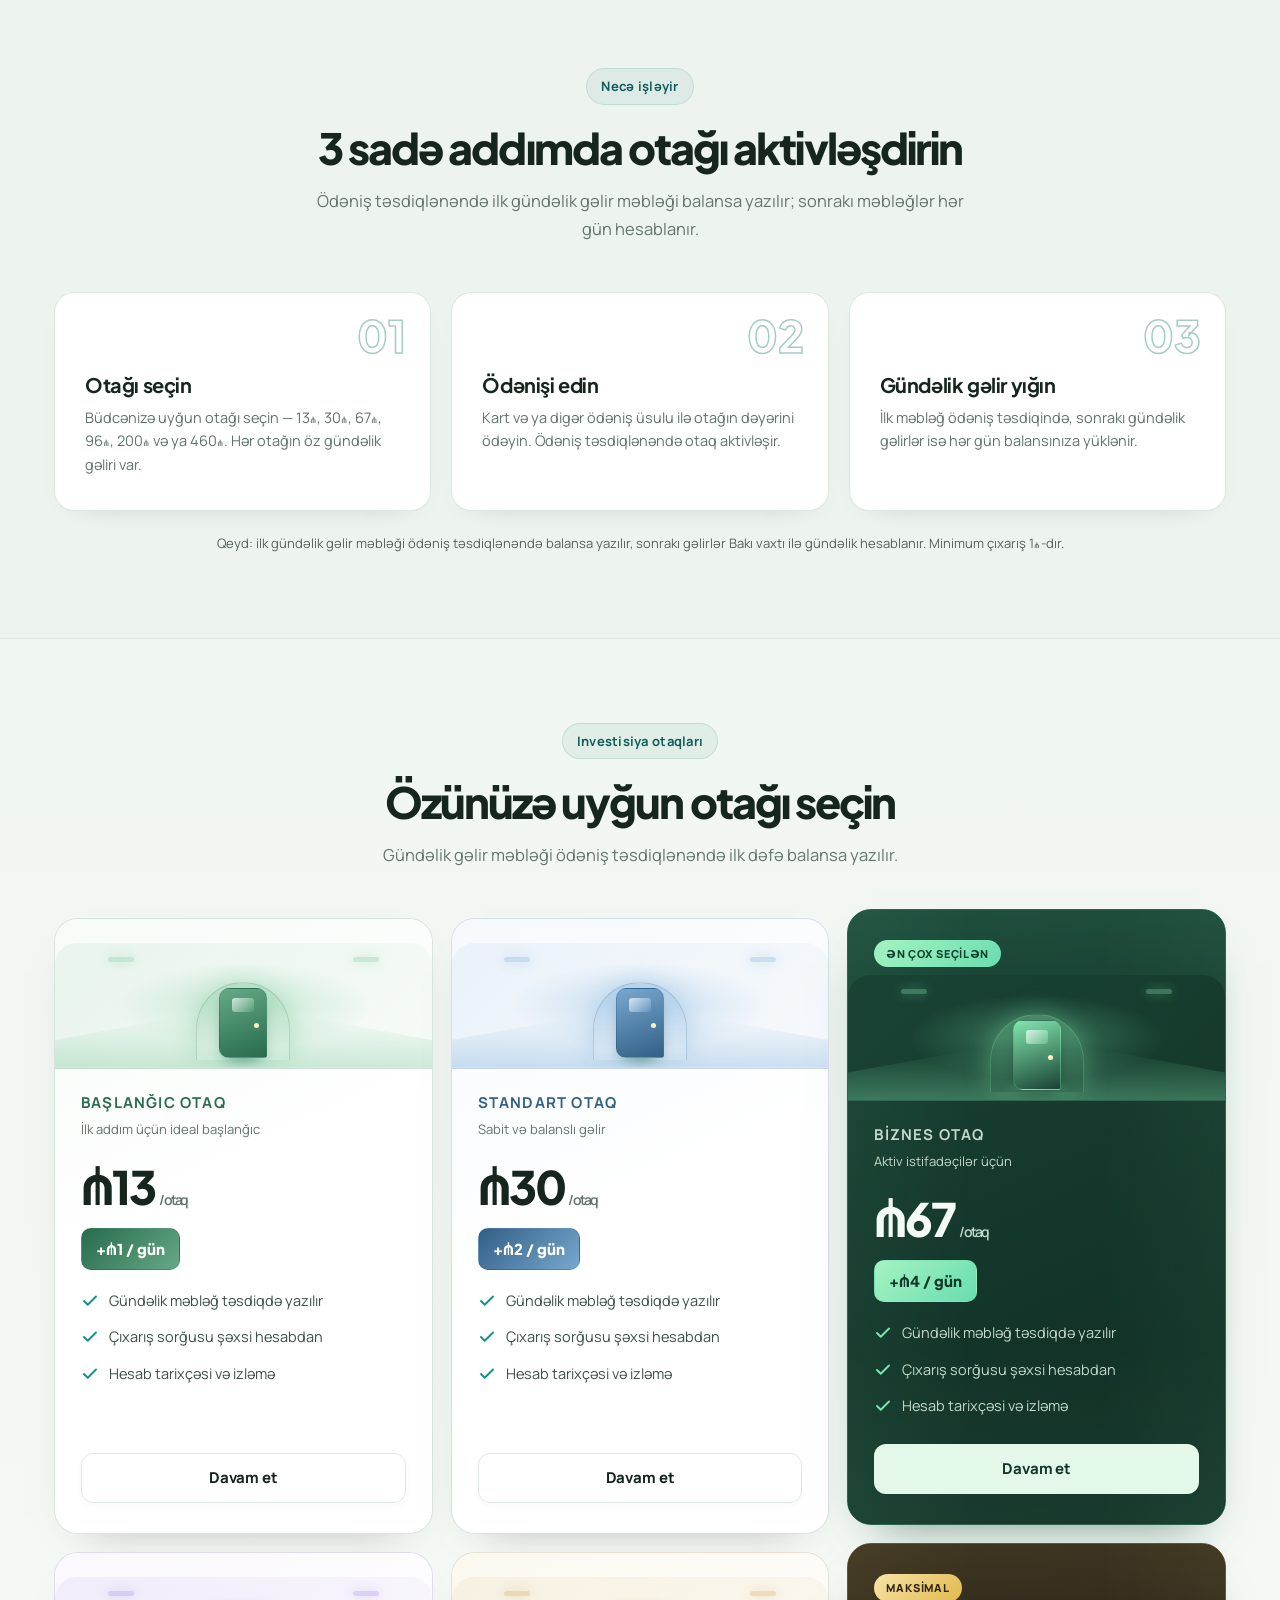
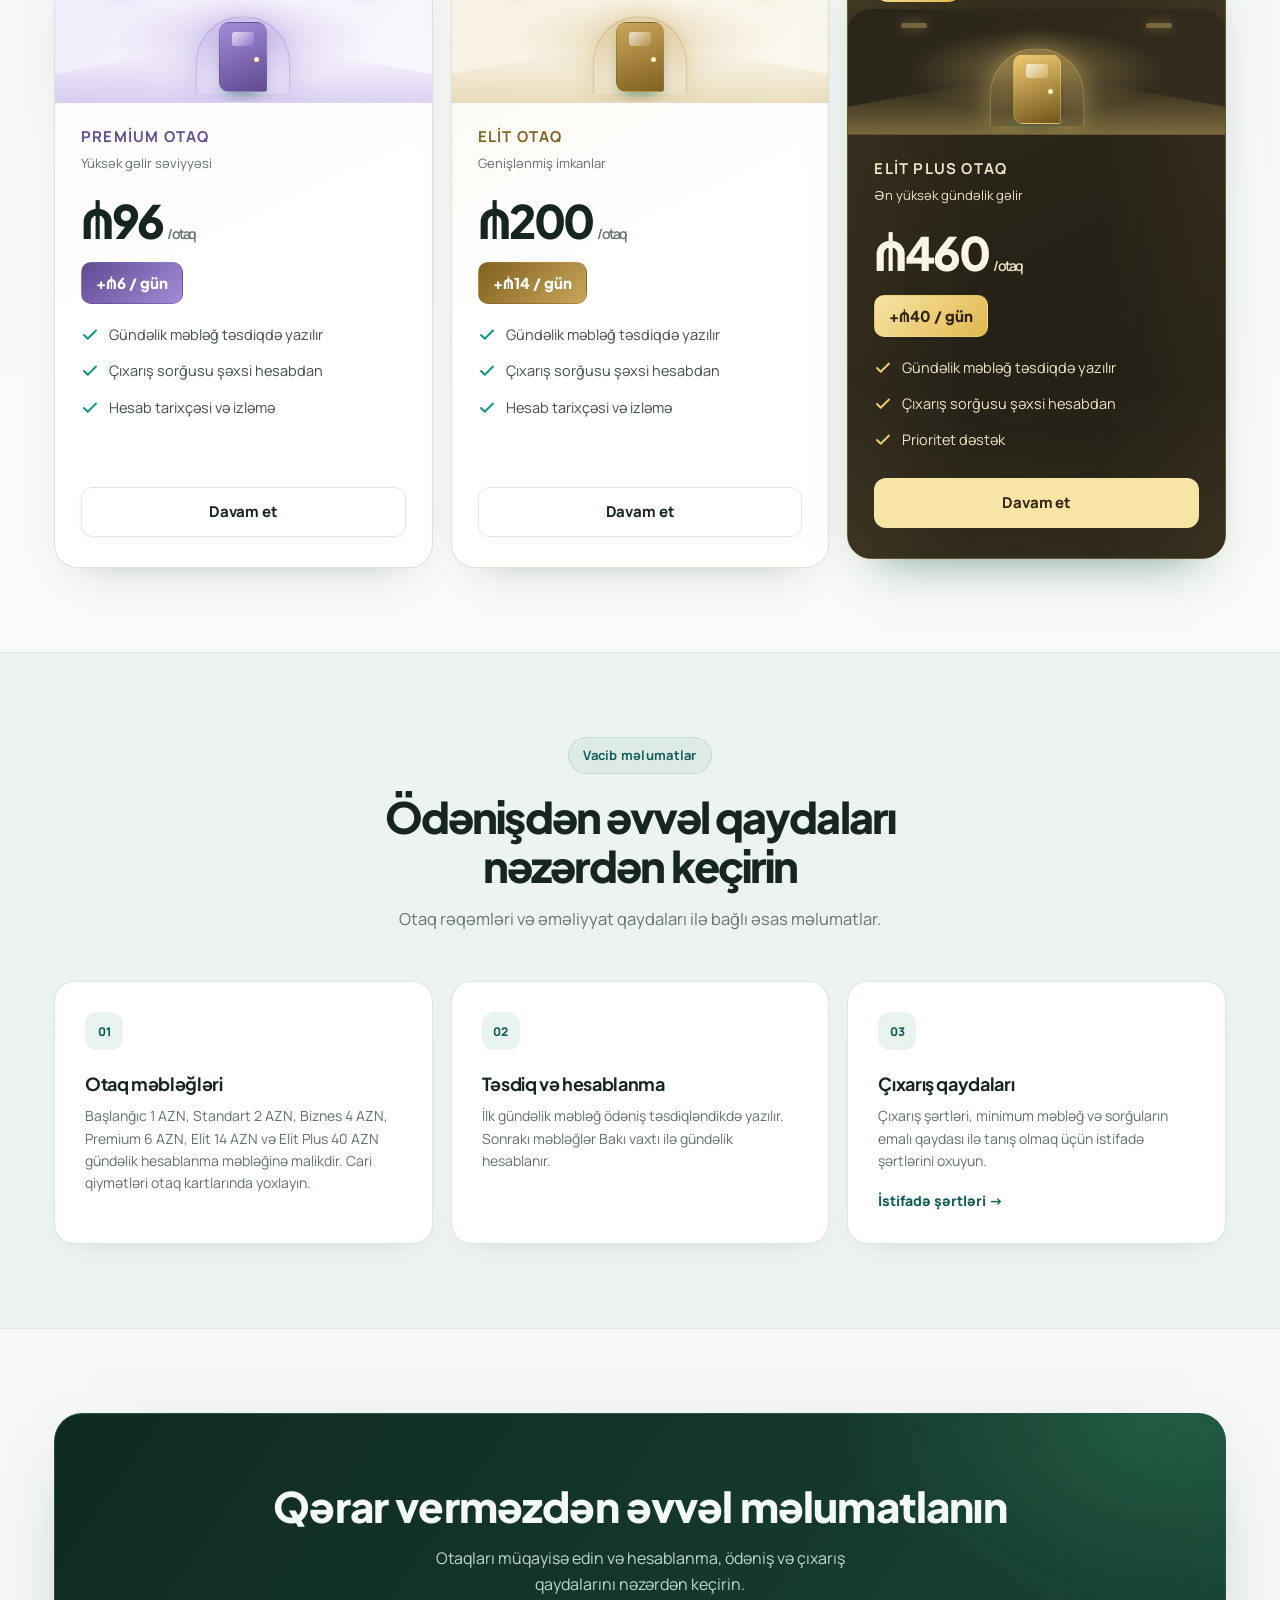
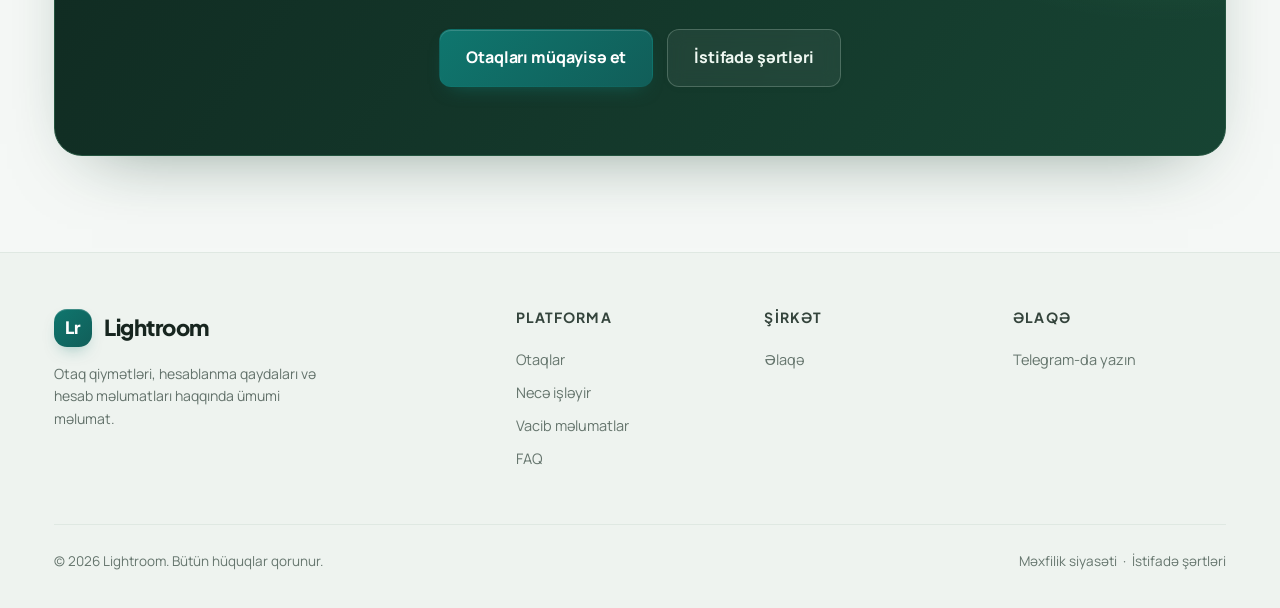
==== commit 919789d3: "Add files via upload" ====
--- a/index.html
+++ b/index.html
@@ -1,318 +1,396 @@
- 
-<!DOCTYPE html>
-<html lang="az">
-<head>
-<meta charset="UTF-8" />
-<meta name="viewport" content="width=device-width, initial-scale=1.0" />
-<title>Lixup — Paket və hesab məlumatları</title>
-<meta name="description" content="Lixup paketlərinin qiymətləri, gündəlik hesablanma məbləğləri və ödəniş prosesini aydın şəkildə nəzərdən keçirin." />
-<link rel="preconnect" href="https://fonts.googleapis.com" />
-<link rel="preconnect" href="https://fonts.gstatic.com" crossorigin />
-<link href="https://fonts.googleapis.com/css2?family=Manrope:wght@400;500;600;700;800&family=Plus+Jakarta+Sans:wght@500;600;700;800&display=swap" rel="stylesheet" />
-<link rel="stylesheet" href="styles.css" />
-</head>
-<body>
-
-<div class="bg-glow"></div>
-<div class="bg-grid"></div>
-
-<!-- ============ HEADER ============ -->
-<header id="header">
-  <div class="container nav">
-    <a href="index.html" class="logo">
-      <span class="logo-mark">L</span>
-      <span>Lixup</span>
-    </a>
-    <nav class="nav-links" aria-label="Əsas naviqasiya">
-      <a href="index.html#paketler">Paketlər</a>
-      <a href="index.html#nece-isleyir">Necə işləyir</a>
-      <a href="index.html#reyler">Məlumatlar</a>
-      <a href="faq.html">FAQ</a>
-      <a href="elaqe.html">Əlaqə</a>
-    </nav>
-    <div class="nav-cta">
-      <a href="login.html" class="btn btn-ghost">Daxil ol</a>
-      <a href="index.html#paketler" class="btn btn-primary">Paketi al</a>
-      <button class="menu-btn" id="menuBtn" aria-label="Menyunu aç" aria-expanded="false">
-        <span></span><span></span><span></span>
-      </button>
-    </div>
-  </div>
-</header>
-
-<!-- ============ MOBILE MENU ============ -->
-<div class="mobile-menu" id="mobileMenu" hidden>
-  <a href="index.html#paketler">Paketlər</a>
-  <a href="index.html#nece-isleyir">Necə işləyir</a>
-  <a href="index.html#reyler">Məlumatlar</a>
-  <a href="faq.html">FAQ</a>
-  <a href="elaqe.html">Əlaqə</a>
-  <a href="login.html">Daxil ol</a>
-  <a href="index.html#paketler" style="color: var(--accent);">Paketi al</a>
-</div>
-
-<main>
-  <!-- ============ HERO ============ -->
-  <section class="hero" id="ana">
-    <div class="container hero-layout">
-      <div class="hero-copy">
-        <span class="badge reveal"><span class="dot"></span> Paketlər və hesab məlumatları</span>
-        <h1 class="reveal reveal-delay-1">Şərtləri əvvəlcədən <span class="highlight">aydın görün</span></h1>
-        <p class="lead reveal reveal-delay-2">Paket qiymətlərini, gündəlik hesablanma məbləğlərini və ödəniş təsdiqi prosesini bir yerdə nəzərdən keçirin.</p>
-        <div class="hero-actions reveal reveal-delay-3">
-          <a href="index.html#paketler" class="btn btn-primary btn-lg">Paketləri müqayisə et
-          <svg width="18" height="18" viewBox="0 0 24 24" fill="none" stroke="currentColor" stroke-width="2.5" stroke-linecap="round" stroke-linejoin="round"><path d="M5 12h14M13 6l6 6-6 6"/></svg>
-          </a>
-          <a href="istifade-sertleri.html" class="btn btn-ghost btn-lg">İstifadə şərtləri</a>
-        </div>
-        <p class="hero-caption reveal reveal-delay-3">Ödəniş etməzdən əvvəl paket və çıxarış şərtlərini diqqətlə oxuyun.</p>
-      </div>
-
-      <aside class="hero-summary reveal reveal-delay-1" aria-label="Platforma haqqında qısa məlumat">
+﻿ 
+<!DOCTYPE html>
+<html lang="az">
+<head>
+<meta charset="UTF-8" />
+<meta name="viewport" content="width=device-width, initial-scale=1.0" />
+<title>Lightroom — Otaq və hesab məlumatları</title>
+<meta name="description" content="Lightroom otaqlarınin qiymətləri, gündəlik hesablanma məbləğləri və ödəniş prosesini aydın şəkildə nəzərdən keçirin." />
+<link rel="preconnect" href="https://fonts.googleapis.com" />
+<link rel="preconnect" href="https://fonts.gstatic.com" crossorigin />
+<link href="https://fonts.googleapis.com/css2?family=Manrope:wght@400;500;600;700;800&family=Plus+Jakarta+Sans:wght@500;600;700;800&display=swap" rel="stylesheet" />
+<link rel="stylesheet" href="styles.css" />
+</head>
+<body>
+
+<div class="bg-glow"></div>
+<div class="bg-grid"></div>
+
+<!-- ============ HEADER ============ -->
+<header id="header">
+  <div class="container nav">
+    <a href="index.html" class="logo">
+      <span class="logo-mark">Lr</span>
+      <span>Lightroom</span>
+    </a>
+    <nav class="nav-links" aria-label="Əsas naviqasiya">
+      <a href="index.html#otaqler">Otaqlar</a>
+      <a href="index.html#nece-isleyir">Necə işləyir</a>
+      <a href="index.html#reyler">Məlumatlar</a>
+      <a href="faq.html">FAQ</a>
+      <a href="elaqe.html">Əlaqə</a>
+    </nav>
+    <div class="nav-cta">
+      <a href="login.html" class="btn btn-ghost">Daxil ol</a>
+      <a href="index.html#otaqler" class="btn btn-primary">Otaq al</a>
+      <button class="menu-btn" id="menuBtn" aria-label="Menyunu aç" aria-expanded="false">
+        <span></span><span></span><span></span>
+      </button>
+    </div>
+  </div>
+</header>
+
+<!-- ============ MOBILE MENU ============ -->
+<div class="mobile-menu" id="mobileMenu" hidden>
+  <a href="index.html#otaqler">Otaqlar</a>
+  <a href="index.html#nece-isleyir">Necə işləyir</a>
+  <a href="index.html#reyler">Məlumatlar</a>
+  <a href="faq.html">FAQ</a>
+  <a href="elaqe.html">Əlaqə</a>
+  <a href="login.html">Daxil ol</a>
+  <a href="index.html#otaqler" style="color: var(--accent);">Otaq al</a>
+</div>
+
+<main>
+  <!-- ============ HERO ============ -->
+  <section class="hero" id="ana">
+    <div class="container hero-layout">
+      <div class="hero-copy">
+        <span class="badge reveal"><span class="dot"></span> Otaqlar və hesab məlumatları</span>
+        <h1 class="reveal reveal-delay-1">Şərtləri əvvəlcədən <span class="highlight">aydın görün</span></h1>
+        <p class="lead reveal reveal-delay-2">Otaq qiymətlərini, gündəlik hesablanma məbləğlərini və ödəniş təsdiqi prosesini bir yerdə nəzərdən keçirin.</p>
+        <div class="hero-actions reveal reveal-delay-3">
+          <a href="index.html#otaqler" class="btn btn-primary btn-lg">Otaqları müqayisə et
+          <svg width="18" height="18" viewBox="0 0 24 24" fill="none" stroke="currentColor" stroke-width="2.5" stroke-linecap="round" stroke-linejoin="round"><path d="M5 12h14M13 6l6 6-6 6"/></svg>
+          </a>
+          <a href="istifade-sertleri.html" class="btn btn-ghost btn-lg">İstifadə şərtləri</a>
+        </div>
+        <p class="hero-caption reveal reveal-delay-3">Ödəniş etməzdən əvvəl otaq və çıxarış şərtlərini diqqətlə oxuyun.</p>
+      </div>
+
+      <aside class="hero-summary reveal reveal-delay-1" aria-label="Platforma haqqında qısa məlumat">
         <div class="hero-preview-toolbar" aria-hidden="true">
           <div class="hero-preview-window"><span></span><span></span><span></span></div>
           <div class="hero-preview-identity"><span class="hero-preview-logo">L</span><span>HESAB PANELİ</span></div>
           <span class="hero-preview-tag">ÖN BAXIŞ</span>
         </div>
-        <div class="hero-summary-head">
-          <div>
-            <span class="hero-summary-kicker">QISA MƏLUMAT</span>
-            <h2>Proses necə işləyir?</h2>
-          </div>
-          <span class="hero-summary-mark">AZN</span>
-        </div>
-        <div class="hero-summary-list">
-          <div class="hero-summary-row"><span>Paket qiymətləri</span><strong>13–200 AZN</strong></div>
-          <div class="hero-summary-row"><span>Aktivləşmə</span><strong>Təsdiqdən sonra</strong></div>
-          <div class="hero-summary-row"><span>İlk gündəlik məbləğ</span><strong>Təsdiq zamanı</strong></div>
-          <div class="hero-summary-row"><span>Sonrakı hesablanma</span><strong>Gündəlik</strong></div>
-        </div>
-        <a class="hero-summary-link" href="index.html#nece-isleyir">Prosesin detalları <span aria-hidden="true">→</span></a>
-      </aside>
-    </div>
-  </section>
-
-  <!-- ============ FEATURES ============ -->
-  <section id="xususiyyetler">
-    <div class="container">
-      <div class="section-head reveal">
-        <span class="badge">Platforma haqqında</span>
-        <h2>Nəyi əvvəlcədən bilmək lazımdır</h2>
-        <p>Əsas qaydalar, təsdiq prosesi və hesab məlumatları barədə qısa bələdçi.</p>
-      </div>
-      <div class="features-grid">
-        <article class="feature-card reveal">
-          <div class="feature-icon"><svg viewBox="0 0 24 24" fill="none" stroke-width="2" stroke-linecap="round" stroke-linejoin="round"><path d="M3 3v18h18"/><path d="M7 15l4-6 4 3 5-8"/></svg></div>
-          <h3>Gündəlik məbləğlər</h3>
-          <p>Hər paketin gündəlik hesablanma məbləği paket kartında göstərilir. Sonrakı hesablamalar gündəlik aparılır.</p>
-        </article>
-        <article class="feature-card reveal reveal-delay-1">
-          <div class="feature-icon"><svg viewBox="0 0 24 24" fill="none" stroke-width="2" stroke-linecap="round" stroke-linejoin="round"><path d="M13 2 3 14h7l-1 8 10-12h-7l1-8z"/></svg></div>
-          <h3>Ödəniş təsdiqi</h3>
-          <p>Qəbz admin tərəfindən təsdiqləndikdən sonra paket aktivləşir və ilk gündəlik məbləğ balansa yazılır.</p>
-        </article>
-        <article class="feature-card reveal reveal-delay-2">
-          <div class="feature-icon"><svg viewBox="0 0 24 24" fill="none" stroke-width="2" stroke-linecap="round" stroke-linejoin="round"><rect x="3" y="11" width="18" height="11" rx="2"/><path d="M7 11V7a5 5 0 0 1 10 0v4"/></svg></div>
-          <h3>Təhlükəsizlik</h3>
-          <p>Şifrələr PBKDF2 ilə heşlənir, sessiya məlumatları qorunan cookie-də saxlanılır.</p>
-        </article>
-        <article class="feature-card reveal">
-          <div class="feature-icon"><svg viewBox="0 0 24 24" fill="none" stroke-width="2" stroke-linecap="round" stroke-linejoin="round"><path d="M21 12a9 9 0 1 1-9-9"/><path d="M21 3v6h-6"/></svg></div>
-          <h3>Çıxarış sorğusu</h3>
-          <p>Çıxarış sorğusunu şəxsi hesabınızdan göndərin və statusunu hesab tarixçəsində izləyin.</p>
-        </article>
-        <article class="feature-card reveal reveal-delay-1">
-          <div class="feature-icon"><svg viewBox="0 0 24 24" fill="none" stroke-width="2" stroke-linecap="round" stroke-linejoin="round"><path d="M12 2v4M12 18v4M4.9 4.9l2.8 2.8M16.3 16.3l2.8 2.8M2 12h4M18 12h4M4.9 19.1l2.8-2.8M16.3 7.7l2.8-2.8"/></svg></div>
-          <h3>Hesab tarixçəsi</h3>
-          <p>Paketlər, gündəlik hesablamalar və çıxarış sorğuları şəxsi hesabda göstərilir.</p>
-        </article>
-        <article class="feature-card reveal reveal-delay-2">
-          <div class="feature-icon"><svg viewBox="0 0 24 24" fill="none" stroke-width="2" stroke-linecap="round" stroke-linejoin="round"><path d="M3 21h18M5 21V7l7-4 7 4v14M9 21v-6h6v6"/></svg></div>
-          <h3>Dəstək kanalı</h3>
-          <p>Suallarınız üçün əlaqə səhifəsindəki müraciət formasından istifadə edə bilərsiniz.</p>
-        </article>
-      </div>
-    </div>
-  </section>
-
-  <!-- ============ HOW IT WORKS ============ -->
-  <section id="nece-isleyir" style="background: var(--bg-soft); border-top: 1px solid var(--border); border-bottom: 1px solid var(--border);">
-    <div class="container">
-      <div class="section-head reveal">
-        <span class="badge">Necə işləyir</span>
-        <h2>3 sadə addımda paketi aktivləşdirin</h2>
-        <p>Ödəniş təsdiqlənəndə ilk gündəlik gəlir məbləği balansa yazılır; sonrakı məbləğlər hər gün hesablanır.</p>
-      </div>
-      <div class="steps">
-        <article class="step-card reveal">
-          <h3>Paketi seçin</h3>
-          <p>Büdcənizə uyğun paketi seçin — 13₼, 30₼, 67₼, 96₼ və ya 200₼. Hər paketin öz gündəlik gəliri var.</p>
-        </article>
-        <article class="step-card reveal reveal-delay-1">
-          <h3>Ödənişi edin</h3>
-          <p>Kart və ya digər ödəniş üsulu ilə paketin dəyərini ödəyin. Ödəniş təsdiqlənəndə paket aktivləşir.</p>
-        </article>
-        <article class="step-card reveal reveal-delay-2">
-          <h3>Gündəlik gəlir yığın</h3>
-          <p>İlk məbləğ ödəniş təsdiqində, sonrakı gündəlik gəlirlər isə hər gün balansınıza yüklənir.</p>
-        </article>
-      </div>
-      <p style="margin-top:22px; text-align:center; font-size:13px; opacity:.7;">Qeyd: ilk gündəlik gəlir məbləği ödəniş təsdiqlənəndə balansa yazılır, sonrakı gəlirlər Bakı vaxtı ilə gündəlik hesablanır. Minimum çıxarış 1₼-dır.</p>
-    </div>
-  </section>
-
-  <!-- ============ PACKAGES ============ -->
-  <section id="paketler">
-    <div class="container">
-      <div class="section-head reveal">
-        <span class="badge">İnvestisiya paketləri</span>
-        <h2>Özünüzə uyğun paketi seçin</h2>
-        <p>Gündəlik gəlir məbləği ödəniş təsdiqlənəndə ilk dəfə balansa yazılır.</p>
-      </div>
-      <div class="pricing-grid">
-        <article class="price-card reveal">
-          <div class="plan-name">Başlanğıc</div>
-          <div class="price">₼13</div>
-          <div class="daily-income">+₼1 / gün</div>
-          <ul>
-            <li><svg viewBox="0 0 24 24" fill="none" stroke-width="2.5" stroke-linecap="round" stroke-linejoin="round"><path d="M20 6 9 17l-5-5"/></svg> İlk gündəlik məbləğ təsdiqdə yazılır</li>
-            <li><svg viewBox="0 0 24 24" fill="none" stroke-width="2.5" stroke-linecap="round" stroke-linejoin="round"><path d="M20 6 9 17l-5-5"/></svg> Çıxarış sorğusu şəxsi hesabdan</li>
-          </ul>
-          <a href="qeydiyyat.html" class="btn btn-primary">Davam et</a>
-        </article>
-        <article class="price-card reveal reveal-delay-1">
-          <div class="plan-name">Standart</div>
-          <div class="price">₼30</div>
-          <div class="daily-income">+₼2 / gün</div>
-          <ul>
-            <li><svg viewBox="0 0 24 24" fill="none" stroke-width="2.5" stroke-linecap="round" stroke-linejoin="round"><path d="M20 6 9 17l-5-5"/></svg> İlk gündəlik məbləğ təsdiqdə yazılır</li>
-            <li><svg viewBox="0 0 24 24" fill="none" stroke-width="2.5" stroke-linecap="round" stroke-linejoin="round"><path d="M20 6 9 17l-5-5"/></svg> Çıxarış sorğusu şəxsi hesabdan</li>
-          </ul>
-          <a href="qeydiyyat.html" class="btn btn-primary">Davam et</a>
-        </article>
-        <article class="price-card reveal reveal-delay-2">
-          <div class="plan-name">Biznes</div>
-          <div class="price">₼67</div>
-          <div class="daily-income">+₼4 / gün</div>
-          <ul>
-            <li><svg viewBox="0 0 24 24" fill="none" stroke-width="2.5" stroke-linecap="round" stroke-linejoin="round"><path d="M20 6 9 17l-5-5"/></svg> İlk gündəlik məbləğ təsdiqdə yazılır</li>
-            <li><svg viewBox="0 0 24 24" fill="none" stroke-width="2.5" stroke-linecap="round" stroke-linejoin="round"><path d="M20 6 9 17l-5-5"/></svg> Çıxarış sorğusu şəxsi hesabdan</li>
-          </ul>
-          <a href="qeydiyyat.html" class="btn btn-primary">Davam et</a>
-        </article>
-        <article class="price-card reveal reveal-delay-3">
-          <div class="plan-name">Premium</div>
-          <div class="price">₼96</div>
-          <div class="daily-income">+₼6 / gün</div>
-          <ul>
-            <li><svg viewBox="0 0 24 24" fill="none" stroke-width="2.5" stroke-linecap="round" stroke-linejoin="round"><path d="M20 6 9 17l-5-5"/></svg> İlk gündəlik məbləğ təsdiqdə yazılır</li>
-            <li><svg viewBox="0 0 24 24" fill="none" stroke-width="2.5" stroke-linecap="round" stroke-linejoin="round"><path d="M20 6 9 17l-5-5"/></svg> Çıxarış sorğusu şəxsi hesabdan</li>
-          </ul>
-          <a href="qeydiyyat.html" class="btn btn-primary">Davam et</a>
-        </article>
-        <article class="price-card reveal">
-          <div class="plan-name">Elit</div>
-          <div class="price">₼200</div>
-          <div class="daily-income">+₼14 / gün</div>
-          <ul>
-            <li><svg viewBox="0 0 24 24" fill="none" stroke-width="2.5" stroke-linecap="round" stroke-linejoin="round"><path d="M20 6 9 17l-5-5"/></svg> İlk gündəlik məbləğ təsdiqdə yazılır</li>
-            <li><svg viewBox="0 0 24 24" fill="none" stroke-width="2.5" stroke-linecap="round" stroke-linejoin="round"><path d="M20 6 9 17l-5-5"/></svg> Çıxarış sorğusu şəxsi hesabdan</li>
-          </ul>
-          <a href="qeydiyyat.html" class="btn btn-primary">Davam et</a>
-        </article>
-      </div>
-    </div>
-  </section>
-
-  <!-- ============ IMPORTANT INFORMATION ============ -->
-  <section id="reyler" style="background: var(--bg-soft); border-top: 1px solid var(--border); border-bottom: 1px solid var(--border);">
-    <div class="container">
-      <div class="section-head reveal">
-        <span class="badge">Vacib məlumatlar</span>
-        <h2>Ödənişdən əvvəl qaydaları nəzərdən keçirin</h2>
-        <p>Paket rəqəmləri və əməliyyat qaydaları ilə bağlı əsas məlumatlar.</p>
-      </div>
-      <div class="info-grid">
-        <article class="info-card reveal">
-          <span class="info-number">01</span>
-          <h3>Paket məbləğləri</h3>
-          <p>Başlanğıc 1 AZN, Standart 2 AZN, Biznes 4 AZN, Premium 6 AZN və Elit 14 AZN gündəlik hesablanma məbləğinə malikdir. Cari qiymətləri paket kartlarında yoxlayın.</p>
-        </article>
-        <article class="info-card reveal reveal-delay-1">
-          <span class="info-number">02</span>
-          <h3>Təsdiq və hesablanma</h3>
-          <p>İlk gündəlik məbləğ ödəniş təsdiqləndikdə yazılır. Sonrakı məbləğlər Bakı vaxtı ilə gündəlik hesablanır.</p>
-        </article>
-        <article class="info-card reveal reveal-delay-2">
-          <span class="info-number">03</span>
-          <h3>Çıxarış qaydaları</h3>
-          <p>Çıxarış şərtləri, minimum məbləğ və sorğuların emalı qaydası ilə tanış olmaq üçün istifadə şərtlərini oxuyun.</p>
-          <a href="istifade-sertleri.html" class="info-link">İstifadə şərtləri <span aria-hidden="true">→</span></a>
-        </article>
-      </div>
-    </div>
-  </section>
-
-  <!-- ============ CTA ============ -->
-  <section id="basla">
-    <div class="container">
-      <div class="cta-box reveal">
-        <h2>Qərar verməzdən əvvəl məlumatlanın</h2>
-        <p>Paketləri müqayisə edin və hesablanma, ödəniş və çıxarış qaydalarını nəzərdən keçirin.</p>
-        <div class="cta-actions">
-          <a href="index.html#paketler" class="btn btn-primary btn-lg">Paketləri müqayisə et</a>
-          <a href="istifade-sertleri.html" class="btn btn-ghost btn-lg">İstifadə şərtləri</a>
-        </div>
-      </div>
-    </div>
-  </section>
-</main>
-
-<!-- ============ FOOTER ============ -->
-<footer>
-  <div class="container">
-    <div class="footer-grid">
-      <div class="footer-brand">
-        <a href="index.html" class="logo">
-          <span class="logo-mark">L</span>
-          <span>Lixup</span>
-        </a>
-        <p>Paket qiymətləri, hesablanma qaydaları və hesab məlumatları haqqında ümumi məlumat.</p>
-      </div>
-      <div class="footer-col">
-        <h4>Platforma</h4>
-        <a href="index.html#paketler">Paketlər</a>
-        <a href="index.html#nece-isleyir">Necə işləyir</a>
-        <a href="index.html#reyler">Vacib məlumatlar</a>
-        <a href="faq.html">FAQ</a>
-      </div>
-      <div class="footer-col">
-        <h4>Şirkət</h4>
-        <a href="elaqe.html">Əlaqə</a>
-      </div>
-      <div class="footer-col">
-        <h4>Əlaqə</h4>
-        <a href="https://t.me/john_nexo" target="_blank" rel="noopener noreferrer">Telegram-da yazın</a>
-      </div>
-    </div>
-    <div class="footer-bottom">
-      <p>© <span id="year">2026</span> Lixup. Bütün hüquqlar qorunur.</p>
-      <p><a href="mexfilik.html">Məxfilik siyasəti</a> &nbsp;·&nbsp; <a href="istifade-sertleri.html">İstifadə şərtləri</a></p>
-    </div>
-  </div>
-</footer>
-
-<script src="api-config.js"></script>
-<script src="api.js"></script>
-<script>
-  // Fallback: keep the footer year current even if script.js fails to load.
-  (function () {
-    try {
-      var y = document.getElementById('year');
-      if (y && y.textContent === '2026') y.textContent = String(new Date().getFullYear());
-    } catch (e) { /* no-op */ }
-  })();
-</script>
-<script src="script.js"></script>
-</body>
-</html>
+        <div class="hero-summary-head">
+          <div>
+            <span class="hero-summary-kicker">QISA MƏLUMAT</span>
+            <h2>Proses necə işləyir?</h2>
+          </div>
+          <span class="hero-summary-mark">AZN</span>
+        </div>
+        <div class="hero-summary-list">
+          <div class="hero-summary-row"><span>Otaq qiymətləri</span><strong>13–460 AZN</strong></div>
+          <div class="hero-summary-row"><span>Aktivləşmə</span><strong>Təsdiqdən sonra</strong></div>
+          <div class="hero-summary-row"><span>İlk gündəlik məbləğ</span><strong>Təsdiq zamanı</strong></div>
+          <div class="hero-summary-row"><span>Sonrakı hesablanma</span><strong>Gündəlik</strong></div>
+        </div>
+        <a class="hero-summary-link" href="index.html#nece-isleyir">Prosesin detalları <span aria-hidden="true">→</span></a>
+      </aside>
+    </div>
+  </section>
+
+  <!-- ============ FEATURES ============ -->
+  <section id="xususiyyetler">
+    <div class="container">
+      <div class="section-head reveal">
+        <span class="badge">Platforma haqqında</span>
+        <h2>Nəyi əvvəlcədən bilmək lazımdır</h2>
+        <p>Əsas qaydalar, təsdiq prosesi və hesab məlumatları barədə qısa bələdçi.</p>
+      </div>
+      <div class="features-grid">
+        <article class="feature-card reveal">
+          <div class="feature-icon"><svg viewBox="0 0 24 24" fill="none" stroke-width="2" stroke-linecap="round" stroke-linejoin="round"><path d="M3 3v18h18"/><path d="M7 15l4-6 4 3 5-8"/></svg></div>
+          <h3>Gündəlik məbləğlər</h3>
+          <p>Hər otağın gündəlik hesablanma məbləği otaq kartında göstərilir. Sonrakı hesablamalar gündəlik aparılır.</p>
+        </article>
+        <article class="feature-card reveal reveal-delay-1">
+          <div class="feature-icon"><svg viewBox="0 0 24 24" fill="none" stroke-width="2" stroke-linecap="round" stroke-linejoin="round"><path d="M13 2 3 14h7l-1 8 10-12h-7l1-8z"/></svg></div>
+          <h3>Ödəniş təsdiqi</h3>
+          <p>Qəbz admin tərəfindən təsdiqləndikdən sonra otaq aktivləşir və ilk gündəlik məbləğ balansa yazılır.</p>
+        </article>
+        <article class="feature-card reveal reveal-delay-2">
+          <div class="feature-icon"><svg viewBox="0 0 24 24" fill="none" stroke-width="2" stroke-linecap="round" stroke-linejoin="round"><rect x="3" y="11" width="18" height="11" rx="2"/><path d="M7 11V7a5 5 0 0 1 10 0v4"/></svg></div>
+          <h3>Təhlükəsizlik</h3>
+          <p>Şifrələr PBKDF2 ilə heşlənir, sessiya məlumatları qorunan cookie-də saxlanılır.</p>
+        </article>
+        <article class="feature-card reveal">
+          <div class="feature-icon"><svg viewBox="0 0 24 24" fill="none" stroke-width="2" stroke-linecap="round" stroke-linejoin="round"><path d="M21 12a9 9 0 1 1-9-9"/><path d="M21 3v6h-6"/></svg></div>
+          <h3>Çıxarış sorğusu</h3>
+          <p>Çıxarış sorğusunu şəxsi hesabınızdan göndərin və statusunu hesab tarixçəsində izləyin.</p>
+        </article>
+        <article class="feature-card reveal reveal-delay-1">
+          <div class="feature-icon"><svg viewBox="0 0 24 24" fill="none" stroke-width="2" stroke-linecap="round" stroke-linejoin="round"><path d="M12 2v4M12 18v4M4.9 4.9l2.8 2.8M16.3 16.3l2.8 2.8M2 12h4M18 12h4M4.9 19.1l2.8-2.8M16.3 7.7l2.8-2.8"/></svg></div>
+          <h3>Hesab tarixçəsi</h3>
+          <p>Otaqlar, gündəlik hesablamalar və çıxarış sorğuları şəxsi hesabda göstərilir.</p>
+        </article>
+        <article class="feature-card reveal reveal-delay-2">
+          <div class="feature-icon"><svg viewBox="0 0 24 24" fill="none" stroke-width="2" stroke-linecap="round" stroke-linejoin="round"><path d="M3 21h18M5 21V7l7-4 7 4v14M9 21v-6h6v6"/></svg></div>
+          <h3>Dəstək kanalı</h3>
+          <p>Suallarınız üçün əlaqə səhifəsindəki müraciət formasından istifadə edə bilərsiniz.</p>
+        </article>
+      </div>
+    </div>
+  </section>
+
+  <!-- ============ HOW IT WORKS ============ -->
+  <section id="nece-isleyir" style="background: var(--bg-soft); border-top: 1px solid var(--border); border-bottom: 1px solid var(--border);">
+    <div class="container">
+      <div class="section-head reveal">
+        <span class="badge">Necə işləyir</span>
+        <h2>3 sadə addımda otağı aktivləşdirin</h2>
+        <p>Ödəniş təsdiqlənəndə ilk gündəlik gəlir məbləği balansa yazılır; sonrakı məbləğlər hər gün hesablanır.</p>
+      </div>
+      <div class="steps">
+        <article class="step-card reveal">
+          <h3>Otağı seçin</h3>
+          <p>Büdcənizə uyğun otağı seçin — 13₼, 30₼, 67₼, 96₼, 200₼ və ya 460₼. Hər otağın öz gündəlik gəliri var.</p>
+        </article>
+        <article class="step-card reveal reveal-delay-1">
+          <h3>Ödənişi edin</h3>
+          <p>Kart və ya digər ödəniş üsulu ilə otağın dəyərini ödəyin. Ödəniş təsdiqlənəndə otaq aktivləşir.</p>
+        </article>
+        <article class="step-card reveal reveal-delay-2">
+          <h3>Gündəlik gəlir yığın</h3>
+          <p>İlk məbləğ ödəniş təsdiqində, sonrakı gündəlik gəlirlər isə hər gün balansınıza yüklənir.</p>
+        </article>
+      </div>
+      <p style="margin-top:22px; text-align:center; font-size:13px; opacity:.7;">Qeyd: ilk gündəlik gəlir məbləği ödəniş təsdiqlənəndə balansa yazılır, sonrakı gəlirlər Bakı vaxtı ilə gündəlik hesablanır. Minimum çıxarış 1₼-dır.</p>
+    </div>
+  </section>
+
+  <!-- ============ PACKAGES ============ -->
+  <section id="otaqler">
+    <div class="container">
+      <div class="section-head reveal">
+        <span class="badge">Investisiya otaqları</span>
+        <h2>Özünüzə uyğun otağı seçin</h2>
+        <p>Gündəlik gəlir məbləği ödəniş təsdiqlənəndə ilk dəfə balansa yazılır.</p>
+      </div>
+      <div class="pricing-grid">
+        <article class="price-card reveal">
+          <div class="room-visual" aria-hidden="true">
+            <span class="room-light l1"></span>
+            <span class="room-light l2"></span>
+            <span class="room-door"></span>
+            <span class="room-glow"></span>
+          </div>
+          <div class="plan-head">
+            <span class="room-icon" aria-hidden="true"><svg viewBox="0 0 24 24" fill="none" stroke="currentColor" stroke-width="1.8" stroke-linecap="round" stroke-linejoin="round"><path d="M3 21V5a2 2 0 0 1 2-2h9a2 2 0 0 1 2 2v16"/><path d="M3 21h18"/><path d="M16 8h2a2 2 0 0 1 2 2v11"/><circle cx="11.5" cy="12" r="1"/></svg></span>
+            <div class="plan-name">Başlanğıc Otaq</div>
+            <p class="plan-desc">İlk addım üçün ideal başlanğıc</p>
+          </div>
+          <div class="price">₼13<span>/ otaq</span></div>
+          <div class="daily-income">+₼1 / gün</div>
+          <ul>
+            <li><svg viewBox="0 0 24 24" fill="none" stroke-width="2.5" stroke-linecap="round" stroke-linejoin="round"><path d="M20 6 9 17l-5-5"/></svg> Gündəlik məbləğ təsdiqdə yazılır</li>
+            <li><svg viewBox="0 0 24 24" fill="none" stroke-width="2.5" stroke-linecap="round" stroke-linejoin="round"><path d="M20 6 9 17l-5-5"/></svg> Çıxarış sorğusu şəxsi hesabdan</li>
+            <li><svg viewBox="0 0 24 24" fill="none" stroke-width="2.5" stroke-linecap="round" stroke-linejoin="round"><path d="M20 6 9 17l-5-5"/></svg> Hesab tarixçəsi və izləmə</li>
+          </ul>
+          <a href="qeydiyyat.html" class="btn btn-ghost">Davam et</a>
+        </article>
+        <article class="price-card reveal reveal-delay-1">
+          <div class="room-visual" aria-hidden="true">
+            <span class="room-light l1"></span>
+            <span class="room-light l2"></span>
+            <span class="room-door"></span>
+            <span class="room-glow"></span>
+          </div>
+          <div class="plan-head">
+            <span class="room-icon" aria-hidden="true"><svg viewBox="0 0 24 24" fill="none" stroke="currentColor" stroke-width="1.8" stroke-linecap="round" stroke-linejoin="round"><path d="M3 21V5a2 2 0 0 1 2-2h9a2 2 0 0 1 2 2v16"/><path d="M3 21h18"/><path d="M16 8h2a2 2 0 0 1 2 2v11"/><circle cx="11.5" cy="12" r="1"/></svg></span>
+            <div class="plan-name">Standart Otaq</div>
+            <p class="plan-desc">Sabit və balanslı gəlir</p>
+          </div>
+          <div class="price">₼30<span>/ otaq</span></div>
+          <div class="daily-income">+₼2 / gün</div>
+          <ul>
+            <li><svg viewBox="0 0 24 24" fill="none" stroke-width="2.5" stroke-linecap="round" stroke-linejoin="round"><path d="M20 6 9 17l-5-5"/></svg> Gündəlik məbləğ təsdiqdə yazılır</li>
+            <li><svg viewBox="0 0 24 24" fill="none" stroke-width="2.5" stroke-linecap="round" stroke-linejoin="round"><path d="M20 6 9 17l-5-5"/></svg> Çıxarış sorğusu şəxsi hesabdan</li>
+            <li><svg viewBox="0 0 24 24" fill="none" stroke-width="2.5" stroke-linecap="round" stroke-linejoin="round"><path d="M20 6 9 17l-5-5"/></svg> Hesab tarixçəsi və izləmə</li>
+          </ul>
+          <a href="qeydiyyat.html" class="btn btn-ghost">Davam et</a>
+        </article>
+        <article class="price-card reveal reveal-delay-2">
+          <div class="plan-popular">Ən çox seçilən</div>
+          <div class="room-visual" aria-hidden="true">
+            <span class="room-light l1"></span>
+            <span class="room-light l2"></span>
+            <span class="room-door"></span>
+            <span class="room-glow"></span>
+          </div>
+          <div class="plan-head">
+            <span class="room-icon" aria-hidden="true"><svg viewBox="0 0 24 24" fill="none" stroke="currentColor" stroke-width="1.8" stroke-linecap="round" stroke-linejoin="round"><path d="M3 21V5a2 2 0 0 1 2-2h9a2 2 0 0 1 2 2v16"/><path d="M3 21h18"/><path d="M16 8h2a2 2 0 0 1 2 2v11"/><circle cx="11.5" cy="12" r="1"/></svg></span>
+            <div class="plan-name">Biznes Otaq</div>
+            <p class="plan-desc">Aktiv istifadəçilər üçün</p>
+          </div>
+          <div class="price">₼67<span>/ otaq</span></div>
+          <div class="daily-income">+₼4 / gün</div>
+          <ul>
+            <li><svg viewBox="0 0 24 24" fill="none" stroke-width="2.5" stroke-linecap="round" stroke-linejoin="round"><path d="M20 6 9 17l-5-5"/></svg> Gündəlik məbləğ təsdiqdə yazılır</li>
+            <li><svg viewBox="0 0 24 24" fill="none" stroke-width="2.5" stroke-linecap="round" stroke-linejoin="round"><path d="M20 6 9 17l-5-5"/></svg> Çıxarış sorğusu şəxsi hesabdan</li>
+            <li><svg viewBox="0 0 24 24" fill="none" stroke-width="2.5" stroke-linecap="round" stroke-linejoin="round"><path d="M20 6 9 17l-5-5"/></svg> Hesab tarixçəsi və izləmə</li>
+          </ul>
+          <a href="qeydiyyat.html" class="btn btn-primary">Davam et</a>
+        </article>
+        <article class="price-card reveal reveal-delay-3">
+          <div class="room-visual" aria-hidden="true">
+            <span class="room-light l1"></span>
+            <span class="room-light l2"></span>
+            <span class="room-door"></span>
+            <span class="room-glow"></span>
+          </div>
+          <div class="plan-head">
+            <span class="room-icon" aria-hidden="true"><svg viewBox="0 0 24 24" fill="none" stroke="currentColor" stroke-width="1.8" stroke-linecap="round" stroke-linejoin="round"><path d="M3 21V5a2 2 0 0 1 2-2h9a2 2 0 0 1 2 2v16"/><path d="M3 21h18"/><path d="M16 8h2a2 2 0 0 1 2 2v11"/><circle cx="11.5" cy="12" r="1"/></svg></span>
+            <div class="plan-name">Premium Otaq</div>
+            <p class="plan-desc">Yüksək gəlir səviyyəsi</p>
+          </div>
+          <div class="price">₼96<span>/ otaq</span></div>
+          <div class="daily-income">+₼6 / gün</div>
+          <ul>
+            <li><svg viewBox="0 0 24 24" fill="none" stroke-width="2.5" stroke-linecap="round" stroke-linejoin="round"><path d="M20 6 9 17l-5-5"/></svg> Gündəlik məbləğ təsdiqdə yazılır</li>
+            <li><svg viewBox="0 0 24 24" fill="none" stroke-width="2.5" stroke-linecap="round" stroke-linejoin="round"><path d="M20 6 9 17l-5-5"/></svg> Çıxarış sorğusu şəxsi hesabdan</li>
+            <li><svg viewBox="0 0 24 24" fill="none" stroke-width="2.5" stroke-linecap="round" stroke-linejoin="round"><path d="M20 6 9 17l-5-5"/></svg> Hesab tarixçəsi və izləmə</li>
+          </ul>
+          <a href="qeydiyyat.html" class="btn btn-ghost">Davam et</a>
+        </article>
+        <article class="price-card reveal reveal-delay-3">
+          <div class="room-visual" aria-hidden="true">
+            <span class="room-light l1"></span>
+            <span class="room-light l2"></span>
+            <span class="room-door"></span>
+            <span class="room-glow"></span>
+          </div>
+          <div class="plan-head">
+            <span class="room-icon" aria-hidden="true"><svg viewBox="0 0 24 24" fill="none" stroke="currentColor" stroke-width="1.8" stroke-linecap="round" stroke-linejoin="round"><path d="M3 21V5a2 2 0 0 1 2-2h9a2 2 0 0 1 2 2v16"/><path d="M3 21h18"/><path d="M16 8h2a2 2 0 0 1 2 2v11"/><circle cx="11.5" cy="12" r="1"/></svg></span>
+            <div class="plan-name">Elit Otaq</div>
+            <p class="plan-desc">Genişlənmiş imkanlar</p>
+          </div>
+          <div class="price">₼200<span>/ otaq</span></div>
+          <div class="daily-income">+₼14 / gün</div>
+          <ul>
+            <li><svg viewBox="0 0 24 24" fill="none" stroke-width="2.5" stroke-linecap="round" stroke-linejoin="round"><path d="M20 6 9 17l-5-5"/></svg> Gündəlik məbləğ təsdiqdə yazılır</li>
+            <li><svg viewBox="0 0 24 24" fill="none" stroke-width="2.5" stroke-linecap="round" stroke-linejoin="round"><path d="M20 6 9 17l-5-5"/></svg> Çıxarış sorğusu şəxsi hesabdan</li>
+            <li><svg viewBox="0 0 24 24" fill="none" stroke-width="2.5" stroke-linecap="round" stroke-linejoin="round"><path d="M20 6 9 17l-5-5"/></svg> Hesab tarixçəsi və izləmə</li>
+          </ul>
+          <a href="qeydiyyat.html" class="btn btn-ghost">Davam et</a>
+        </article>
+        <article class="price-card reveal reveal-delay-3">
+          <div class="plan-popular">Maksimal</div>
+          <div class="room-visual" aria-hidden="true">
+            <span class="room-light l1"></span>
+            <span class="room-light l2"></span>
+            <span class="room-door"></span>
+            <span class="room-glow"></span>
+          </div>
+          <div class="plan-head">
+            <span class="room-icon" aria-hidden="true"><svg viewBox="0 0 24 24" fill="none" stroke="currentColor" stroke-width="1.8" stroke-linecap="round" stroke-linejoin="round"><path d="M3 21V5a2 2 0 0 1 2-2h9a2 2 0 0 1 2 2v16"/><path d="M3 21h18"/><path d="M16 8h2a2 2 0 0 1 2 2v11"/><circle cx="11.5" cy="12" r="1"/></svg></span>
+            <div class="plan-name">Elit Plus Otaq</div>
+            <p class="plan-desc">Ən yüksək gündəlik gəlir</p>
+          </div>
+          <div class="price">₼460<span>/ otaq</span></div>
+          <div class="daily-income">+₼40 / gün</div>
+          <ul>
+            <li><svg viewBox="0 0 24 24" fill="none" stroke-width="2.5" stroke-linecap="round" stroke-linejoin="round"><path d="M20 6 9 17l-5-5"/></svg> Gündəlik məbləğ təsdiqdə yazılır</li>
+            <li><svg viewBox="0 0 24 24" fill="none" stroke-width="2.5" stroke-linecap="round" stroke-linejoin="round"><path d="M20 6 9 17l-5-5"/></svg> Çıxarış sorğusu şəxsi hesabdan</li>
+            <li><svg viewBox="0 0 24 24" fill="none" stroke-width="2.5" stroke-linecap="round" stroke-linejoin="round"><path d="M20 6 9 17l-5-5"/></svg> Prioritet dəstək</li>
+          </ul>
+          <a href="qeydiyyat.html" class="btn btn-primary">Davam et</a>
+        </article>
+      </div>
+    </div>
+  </section>
+
+  <!-- ============ IMPORTANT INFORMATION ============ -->
+  <section id="reyler" style="background: var(--bg-soft); border-top: 1px solid var(--border); border-bottom: 1px solid var(--border);">
+    <div class="container">
+      <div class="section-head reveal">
+        <span class="badge">Vacib məlumatlar</span>
+        <h2>Ödənişdən əvvəl qaydaları nəzərdən keçirin</h2>
+        <p>Otaq rəqəmləri və əməliyyat qaydaları ilə bağlı əsas məlumatlar.</p>
+      </div>
+      <div class="info-grid">
+        <article class="info-card reveal">
+          <span class="info-number">01</span>
+          <h3>Otaq məbləğləri</h3>
+          <p>Başlanğıc 1 AZN, Standart 2 AZN, Biznes 4 AZN, Premium 6 AZN, Elit 14 AZN və Elit Plus 40 AZN gündəlik hesablanma məbləğinə malikdir. Cari qiymətləri otaq kartlarında yoxlayın.</p>
+        </article>
+        <article class="info-card reveal reveal-delay-1">
+          <span class="info-number">02</span>
+          <h3>Təsdiq və hesablanma</h3>
+          <p>İlk gündəlik məbləğ ödəniş təsdiqləndikdə yazılır. Sonrakı məbləğlər Bakı vaxtı ilə gündəlik hesablanır.</p>
+        </article>
+        <article class="info-card reveal reveal-delay-2">
+          <span class="info-number">03</span>
+          <h3>Çıxarış qaydaları</h3>
+          <p>Çıxarış şərtləri, minimum məbləğ və sorğuların emalı qaydası ilə tanış olmaq üçün istifadə şərtlərini oxuyun.</p>
+          <a href="istifade-sertleri.html" class="info-link">İstifadə şərtləri <span aria-hidden="true">→</span></a>
+        </article>
+      </div>
+    </div>
+  </section>
+
+  <!-- ============ CTA ============ -->
+  <section id="basla">
+    <div class="container">
+      <div class="cta-box reveal">
+        <h2>Qərar verməzdən əvvəl məlumatlanın</h2>
+        <p>Otaqları müqayisə edin və hesablanma, ödəniş və çıxarış qaydalarını nəzərdən keçirin.</p>
+        <div class="cta-actions">
+          <a href="index.html#otaqler" class="btn btn-primary btn-lg">Otaqları müqayisə et</a>
+          <a href="istifade-sertleri.html" class="btn btn-ghost btn-lg">İstifadə şərtləri</a>
+        </div>
+      </div>
+    </div>
+  </section>
+</main>
+
+<!-- ============ FOOTER ============ -->
+<footer>
+  <div class="container">
+    <div class="footer-grid">
+      <div class="footer-brand">
+        <a href="index.html" class="logo">
+          <span class="logo-mark">Lr</span>
+          <span>Lightroom</span>
+        </a>
+        <p>Otaq qiymətləri, hesablanma qaydaları və hesab məlumatları haqqında ümumi məlumat.</p>
+      </div>
+      <div class="footer-col">
+        <h4>Platforma</h4>
+        <a href="index.html#otaqler">Otaqlar</a>
+        <a href="index.html#nece-isleyir">Necə işləyir</a>
+        <a href="index.html#reyler">Vacib məlumatlar</a>
+        <a href="faq.html">FAQ</a>
+      </div>
+      <div class="footer-col">
+        <h4>Şirkət</h4>
+        <a href="elaqe.html">Əlaqə</a>
+      </div>
+      <div class="footer-col">
+        <h4>Əlaqə</h4>
+        <a href="https://t.me/john_nexo" target="_blank" rel="noopener noreferrer">Telegram-da yazın</a>
+      </div>
+    </div>
+    <div class="footer-bottom">
+      <p>© <span id="year">2026</span> Lightroom. Bütün hüquqlar qorunur.</p>
+      <p><a href="mexfilik.html">Məxfilik siyasəti</a> &nbsp;·&nbsp; <a href="istifade-sertleri.html">İstifadə şərtləri</a></p>
+    </div>
+  </div>
+</footer>
+
+<script src="api-config.js"></script>
+<script src="api.js"></script>
+<script>
+  // Fallback: keep the footer year current even if script.js fails to load.
+  (function () {
+    try {
+      var y = document.getElementById('year');
+      if (y && y.textContent === '2026') y.textContent = String(new Date().getFullYear());
+    } catch (e) { /* no-op */ }
+  })();
+</script>
+<script src="script.js"></script>
+</body>
+</html>
--- a/styles.css
+++ b/styles.css
@@ -1512,21 +1512,212 @@
   background: rgba(139,232,182,.08);
 }
 
-#paketler {
+#paketler, #otaqler {
   background: linear-gradient(180deg, #f0f6f1 0%, #f8faf8 100%);
 }
 .pricing-grid {
-  grid-template-columns: repeat(5, minmax(0, 1fr));
-  gap: 14px;
+  grid-template-columns: repeat(3, minmax(0, 1fr));
+  gap: 18px;
 }
 .pricing-grid > .price-card:last-child { grid-column: auto; }
 .price-card {
   min-width: 0;
-  padding: 28px 20px;
-  border-radius: 20px;
+  padding: 30px 26px;
+  border-radius: 22px;
+  display: flex;
+  flex-direction: column;
+  gap: 0;
+  position: relative;
+  overflow: hidden;
+  isolation: isolate;
   box-shadow: 0 16px 38px -32px rgba(18,50,35,.48);
-}
-.price-card:nth-child(3) {
+  transition: transform .25s ease, box-shadow .25s ease, border-color .25s ease;
+}
+/* --- KART ARXA PLANI: PERSPECTIVLİ OTAQ İNTERYERİ --- */
+.price-card::before {
+  content: '';
+  position: absolute;
+  inset: 0;
+  z-index: -1;
+  pointer-events: none;
+  background:
+    /* döşəmə (aşağı trapez) */
+    linear-gradient(0deg, rgba(15,118,110,.10), rgba(15,118,110,.02) 26%, transparent 30%),
+    /* yan divar (solda) */
+    linear-gradient(90deg, rgba(15,118,110,.05), transparent 30%),
+    /* yan divar (sağda) */
+    linear-gradient(-90deg, rgba(15,118,110,.05), transparent 30%),
+    /* tavan (yuxarıda) */
+    linear-gradient(180deg, rgba(15,118,110,.07), transparent 18%),
+    /* əsas divar rəngi */
+    linear-gradient(180deg, #f7fbf8, #eef5f0);
+}
+/* kartın arxasında böyük solmuş qapı konturu (su ayı) */
+.price-card::after {
+  content: '';
+  position: absolute;
+  z-index: -1;
+  pointer-events: none;
+  right: -34px;
+  bottom: -22px;
+  width: 150px;
+  height: 210px;
+  border: 2px solid rgba(15,118,110,.09);
+  border-radius: 14px 14px 0 0;
+  background:
+    linear-gradient(135deg, rgba(15,118,110,.05), transparent 55%);
+}
+/* qapı üstündə kiçik pəncərə (su ayı) */
+.price-card > .price::after { content: none; }
+.price-card:hover {
+  transform: translateY(-6px);
+  box-shadow: 0 26px 52px -32px rgba(18,50,35,.55);
+}
+/* vurğulu kartların arxa planı — tünd otaq */
+.price-card:nth-child(3)::before,
+.price-card:nth-child(6)::before {
+  background:
+    linear-gradient(0deg, rgba(119,231,174,.07), transparent 28%),
+    linear-gradient(90deg, rgba(119,231,174,.05), transparent 32%),
+    linear-gradient(-90deg, rgba(119,231,174,.05), transparent 32%),
+    linear-gradient(180deg, rgba(119,231,174,.08), transparent 20%),
+    linear-gradient(155deg, #194335, #102b22);
+}
+.price-card:nth-child(3)::after,
+.price-card:nth-child(6)::after {
+  border-color: rgba(119,231,174,.14);
+  background: linear-gradient(135deg, rgba(119,231,174,.07), transparent 55%);
+}
+.plan-head { margin-bottom: 6px; }
+/* --- Otaq vizualı: qapı + döşəmə xətti --- */
+.room-visual {
+  position: relative;
+  height: 110px;
+  margin: -6px -26px 18px;
+  border-radius: 22px 22px 0 0;
+  overflow: hidden;
+  background:
+    linear-gradient(180deg, rgba(15,118,110,.05), rgba(15,118,110,0) 70%),
+    linear-gradient(135deg, #eef6f0, #e3efe8);
+  border-bottom: 1px solid var(--border);
+}
+/* döşəmə perspektivi */
+.room-visual::before {
+  content: '';
+  position: absolute;
+  left: -40%; right: -40%; bottom: 0; height: 40%;
+  background: linear-gradient(180deg, rgba(15,118,110,.05), rgba(15,118,110,.14));
+  clip-path: polygon(0 100%, 100% 100%, 60% 0, 40% 0);
+}
+/* qapı */
+.room-door {
+  position: absolute;
+  left: 50%; bottom: 10px;
+  transform: translateX(-50%);
+  width: 44px; height: 64px;
+  background: linear-gradient(160deg, #1d6b60, #0f4a41);
+  border-radius: 10px 10px 3px;
+  border: 1px solid rgba(255,255,255,.18);
+  box-shadow: 0 8px 16px -8px rgba(14,74,66,.65);
+}
+/* qapı tutacağı */
+.room-door::after {
+  content: '';
+  position: absolute;
+  right: 7px; top: 50%;
+  width: 5px; height: 5px;
+  border-radius: 50%;
+  background: #a5f3c1;
+  box-shadow: 0 0 6px rgba(165,243,193,.8);
+}
+/* qapının üzərində kiçik pəncərə */
+.room-door::before {
+  content: '';
+  position: absolute;
+  top: 9px; left: 50%;
+  transform: translateX(-50%);
+  width: 22px; height: 14px;
+  border-radius: 3px;
+  background: linear-gradient(135deg, rgba(165,243,193,.55), rgba(105,221,176,.25));
+}
+/* divar işıqları */
+.room-light {
+  position: absolute;
+  top: 14px;
+  width: 26px; height: 4px;
+  border-radius: 999px;
+  background: rgba(15,118,110,.14);
+}
+.room-light.l1 { left: 14%; }
+.room-light.l2 { right: 14%; }
+/* döşəmədə işıq əksi */
+.room-glow {
+  position: absolute;
+  bottom: 6px; left: 50%;
+  transform: translateX(-50%);
+  width: 70px; height: 12px;
+  border-radius: 50%;
+  background: radial-gradient(ellipse, rgba(105,221,176,.4), transparent 70%);
+  filter: blur(2px);
+}
+/* tünd (populyar) kartlarda otaq vizualı */
+.price-card:nth-child(3) .room-visual,
+.price-card:nth-child(6) .room-visual {
+  background:
+    linear-gradient(180deg, rgba(119,231,174,.06), rgba(119,231,174,0) 70%),
+    linear-gradient(135deg, #16402f, #0f2e22);
+  border-bottom-color: #2e644d;
+}
+.price-card:nth-child(3) .room-visual::before,
+.price-card:nth-child(6) .room-visual::before {
+  background: linear-gradient(180deg, rgba(119,231,174,.05), rgba(119,231,174,.14));
+}
+.price-card:nth-child(3) .room-door,
+.price-card:nth-child(6) .room-door {
+  background: linear-gradient(160deg, #235a44, #173a2c);
+  border-color: rgba(119,231,174,.28);
+  box-shadow: 0 6px 14px -6px rgba(0,0,0,.5);
+}
+.price-card:nth-child(3) .room-door::after,
+.price-card:nth-child(6) .room-door::after {
+  background: #a5f3c1;
+  box-shadow: 0 0 8px rgba(165,243,193,.9);
+}
+.price-card:nth-child(3) .room-door::before,
+.price-card:nth-child(6) .room-door::before {
+  background: linear-gradient(135deg, rgba(165,243,193,.5), rgba(105,221,176,.2));
+}
+.price-card:nth-child(3) .room-light,
+.price-card:nth-child(6) .room-light {
+  background: rgba(119,231,174,.22);
+}
+.price-card:nth-child(3) .room-glow,
+.price-card:nth-child(6) .room-glow {
+  background: radial-gradient(ellipse, rgba(119,231,174,.5), transparent 70%);
+}
+.room-icon {
+  display: none;
+}
+.plan-desc {
+  font-size: 13px;
+  color: var(--text-dim);
+  margin-top: 4px;
+}
+.plan-popular {
+  align-self: flex-start;
+  font-size: 11px;
+  font-weight: 800;
+  text-transform: uppercase;
+  letter-spacing: .08em;
+  color: #10422f;
+  background: linear-gradient(135deg, #a5f3c1, #69ddb0);
+  padding: 5px 12px;
+  border-radius: 999px;
+  margin-bottom: 14px;
+}
+.price-card .price span { font-size: 14px; font-weight: 600; color: var(--text-dim); margin-left: 4px; }
+.price-card .daily-income { margin: 14px 0 20px; }
+.price-card:nth-child(3), .price-card:nth-child(6) {
   color: #f4fbf6;
   background: linear-gradient(155deg, #194335, #102b22);
   border-color: #2e644d;
@@ -1534,20 +1725,29 @@
   box-shadow: 0 25px 48px -30px rgba(15,77,52,.65);
 }
 .price-card:nth-child(3) .plan-name,
+.price-card:nth-child(3) .plan-desc,
 .price-card:nth-child(3) .price span,
-.price-card:nth-child(3) ul li { color: #c4d9cc; }
-.price-card:nth-child(3) .daily-income {
+.price-card:nth-child(3) ul li,
+.price-card:nth-child(6) .plan-name,
+.price-card:nth-child(6) .plan-desc,
+.price-card:nth-child(6) .price span,
+.price-card:nth-child(6) ul li { color: #c4d9cc; }
+.price-card:nth-child(3) .daily-income,
+.price-card:nth-child(6) .daily-income {
   color: #123b2b;
   background: linear-gradient(135deg, #a5f3c1, #69ddb0);
   box-shadow: none;
 }
-.price-card:nth-child(3) ul li svg { stroke: #77e7ae; }
-.price-card:nth-child(3) .btn-primary {
+.price-card:nth-child(3) ul li svg,
+.price-card:nth-child(6) ul li svg { stroke: #77e7ae; }
+.price-card:nth-child(3) .btn-primary,
+.price-card:nth-child(6) .btn-primary {
   color: #12372a;
   background: #e3f8e9;
   box-shadow: none;
 }
-.price-card:nth-child(3):hover {
+.price-card:nth-child(3):hover,
+.price-card:nth-child(6):hover {
   transform: translateY(-13px);
   border-color: #56a77c;
 }
@@ -1691,12 +1891,9 @@
 .pay-status-overlay { background: rgba(255,255,255,.97); }
 
 @media (max-width: 1180px) {
-  .pricing-grid { grid-template-columns: repeat(3, minmax(0, 1fr)); }
-  .price-card:nth-child(3) { transform: none; }
-  .price-card:nth-child(3):hover { transform: translateY(-4px); }
-}
-@media (max-width: 900px) {
   .pricing-grid { grid-template-columns: repeat(2, minmax(0, 1fr)); }
+  .price-card:nth-child(3), .price-card:nth-child(6) { transform: none; }
+  .price-card:nth-child(3):hover, .price-card:nth-child(6):hover { transform: translateY(-4px); }
   .hero::after { right: -38%; top: -44%; }
 }
 @media (max-width: 760px) {
@@ -1709,8 +1906,8 @@
   .hero h1 { font-size: clamp(40px, 10.5vw, 60px); }
   .page-hero { padding-bottom: 44px; }
   .pricing-grid { grid-template-columns: minmax(0, 1fr); }
-  .price-card:nth-child(3) { transform: none; }
-  .price-card:nth-child(3):hover { transform: translateY(-4px); }
+  .price-card:nth-child(3), .price-card:nth-child(6) { transform: none; }
+  .price-card:nth-child(3):hover, .price-card:nth-child(6):hover { transform: translateY(-4px); }
   .auth-section { padding-top: calc(var(--header-h) + 36px); }
   .auth-card { padding: 40px 28px; }
   .dash-head { padding: 23px 20px; }
@@ -1798,3 +1995,253 @@
   .hero-summary-list { margin: 0 22px; }
   .hero-summary-link { margin: 17px 22px 23px; }
 }
+
+/* ---------- ŞİFRƏ BƏRPASI MODALI ---------- */
+.reset-backdrop {
+  position: fixed; inset: 0; z-index: 1000;
+  background: rgba(10, 26, 20, .55);
+  backdrop-filter: blur(6px);
+  display: flex; align-items: center; justify-content: center;
+  padding: 20px;
+}
+.reset-modal {
+  position: relative;
+  width: 100%; max-width: 420px;
+  background: rgba(255,255,255,.97);
+  border: 1px solid var(--border);
+  border-radius: 22px;
+  padding: 34px 30px 30px;
+  box-shadow: 0 40px 90px -30px rgba(10, 35, 25, .5);
+  animation: resetIn .3s cubic-bezier(.22,1,.36,1);
+}
+@keyframes resetIn {
+  from { opacity: 0; transform: translateY(16px) scale(.98); }
+  to { opacity: 1; transform: translateY(0) scale(1); }
+}
+.reset-close {
+  position: absolute; top: 14px; right: 16px;
+  width: 34px; height: 34px;
+  border: none; border-radius: 10px;
+  background: var(--bg-soft); color: var(--text-dim);
+  font-size: 20px; line-height: 1; cursor: pointer;
+  transition: background .2s ease, color .2s ease;
+}
+.reset-close:hover { background: #dcebe2; color: var(--text); }
+.reset-modal h3 {
+  font-family: 'Plus Jakarta Sans', sans-serif;
+  font-size: 22px; font-weight: 800; margin-bottom: 6px;
+  letter-spacing: -.02em;
+}
+.reset-sub { font-size: 14px; color: var(--text-dim); line-height: 1.55; margin-bottom: 20px; }
+.reset-modal .form-group { margin-bottom: 16px; }
+.reset-code-input {
+  text-align: center !important;
+  font-size: 26px !important;
+  font-weight: 800;
+  letter-spacing: 10px;
+  font-family: 'Plus Jakarta Sans', sans-serif;
+}
+.reset-alert {
+  margin-top: 16px; padding: 11px 14px;
+  border-radius: 12px; font-size: 13.5px; line-height: 1.5;
+}
+.reset-alert.error {
+  background: #fdecec; color: #b3261e;
+  border: 1px solid #f6d5d3;
+}
+.reset-alert.success {
+  background: #e6f5eb; color: #14684c;
+  border: 1px solid #cdeeda;
+}
+.reset-success-icon {
+  width: 58px; height: 58px;
+  margin: 0 auto 16px;
+  display: flex; align-items: center; justify-content: center;
+  border-radius: 50%;
+  background: linear-gradient(135deg, #a5f3c1, #69ddb0);
+  color: #123b2b; font-size: 26px; font-weight: 800;
+}
+@media (max-width: 480px) {
+  .reset-modal { padding: 28px 22px 24px; border-radius: 18px; }
+}
+
+/* ---------- PANEL: BOŞ OTAQ VƏZİYYƏTİ ---------- */
+.active-plan-empty {
+  padding: 18px 16px;
+  border: 1px dashed var(--border);
+  border-radius: 14px;
+  text-align: center;
+  background: rgba(255,255,255,.6);
+}
+
+/* ---------- PACKAGE ROOM THEMES ---------- */
+.price-card {
+  --room-accent: #65a985;
+  --room-soft: #e8f4ec;
+  --room-end: #f7fbf8;
+  --room-deep: #286b4d;
+  --room-line: rgba(40,107,77,.18);
+  --room-glow: rgba(91,190,130,.28);
+}
+.price-card:nth-child(2) {
+  --room-accent: #78a8cf;
+  --room-soft: #eaf2f9;
+  --room-end: #f6f9fc;
+  --room-deep: #315f85;
+  --room-line: rgba(49,95,133,.2);
+  --room-glow: rgba(105,165,216,.3);
+}
+.price-card:nth-child(3) {
+  --room-accent: #82e6ad;
+  --room-soft: #194335;
+  --room-end: #153a2c;
+  --room-deep: #194335;
+  --room-line: rgba(130,230,173,.24);
+  --room-glow: rgba(130,230,173,.34);
+}
+.price-card:nth-child(4) {
+  --room-accent: #a48bd8;
+  --room-soft: #f0ecfa;
+  --room-end: #faf8fd;
+  --room-deep: #604b91;
+  --room-line: rgba(96,75,145,.2);
+  --room-glow: rgba(155,126,218,.3);
+}
+.price-card:nth-child(5) {
+  --room-accent: #c9a65a;
+  --room-soft: #f7f1e2;
+  --room-end: #fbf8ef;
+  --room-deep: #80621f;
+  --room-line: rgba(128,98,31,.2);
+  --room-glow: rgba(201,166,90,.32);
+}
+.price-card:nth-child(6) {
+  --room-accent: #f0cd73;
+  --room-soft: #29251a;
+  --room-end: #342d1d;
+  --room-deep: #71551b;
+  --room-line: rgba(240,205,115,.28);
+  --room-glow: rgba(240,205,115,.38);
+  color: #fbf5e5;
+  background: linear-gradient(155deg, #302a1b, #1d1b14);
+  border-color: #67552e;
+}
+.price-card:nth-child(6)::before {
+  background:
+    linear-gradient(0deg, rgba(240,205,115,.08), transparent 28%),
+    linear-gradient(90deg, rgba(240,205,115,.05), transparent 32%),
+    linear-gradient(-90deg, rgba(240,205,115,.05), transparent 32%),
+    linear-gradient(180deg, rgba(240,205,115,.08), transparent 20%),
+    linear-gradient(155deg, #302a1b, #1d1b14);
+}
+.price-card:nth-child(6)::after { border-color: rgba(240,205,115,.2); }
+.price-card .plan-name { color: var(--room-deep); }
+.price-card .daily-income {
+  background: linear-gradient(135deg, var(--room-deep), var(--room-accent));
+  box-shadow: 0 8px 18px -12px var(--room-glow);
+}
+.room-visual,
+.price-card:nth-child(3) .room-visual,
+.price-card:nth-child(6) .room-visual {
+  height: 126px;
+  margin-bottom: 22px;
+  background:
+    radial-gradient(ellipse at 50% 50%, var(--room-glow), transparent 48%),
+    linear-gradient(135deg, var(--room-soft), var(--room-end));
+  border-bottom-color: var(--room-line);
+}
+.room-visual::before,
+.price-card:nth-child(3) .room-visual::before,
+.price-card:nth-child(6) .room-visual::before {
+  background: linear-gradient(180deg, transparent, var(--room-glow));
+}
+.room-visual::after {
+  content: '';
+  position: absolute;
+  z-index: 0;
+  left: 50%;
+  bottom: 8px;
+  width: 94px;
+  height: 78px;
+  transform: translateX(-50%);
+  border: 1px solid var(--room-line);
+  border-bottom: 0;
+  border-radius: 48px 48px 0 0;
+  background: linear-gradient(180deg, var(--room-glow), transparent);
+  box-shadow: 0 0 24px var(--room-glow);
+}
+.price-card .room-door,
+.price-card:nth-child(3) .room-door,
+.price-card:nth-child(6) .room-door {
+  z-index: 1;
+  width: 48px;
+  height: 70px;
+  background: linear-gradient(160deg, var(--room-accent), var(--room-deep));
+  border-color: var(--room-line);
+}
+.price-card .room-door::after,
+.price-card:nth-child(3) .room-door::after,
+.price-card:nth-child(6) .room-door::after {
+  background: #fff2bd;
+  box-shadow: 0 0 8px var(--room-glow);
+}
+.price-card .room-door::before,
+.price-card:nth-child(3) .room-door::before,
+.price-card:nth-child(6) .room-door::before {
+  background: linear-gradient(135deg, rgba(255,255,255,.72), var(--room-glow));
+}
+.price-card .room-light,
+.price-card:nth-child(3) .room-light,
+.price-card:nth-child(6) .room-light {
+  z-index: 1;
+  height: 5px;
+  background: var(--room-glow);
+  box-shadow: 0 0 12px var(--room-glow);
+}
+.price-card:nth-child(6) .plan-name,
+.price-card:nth-child(6) .plan-desc,
+.price-card:nth-child(6) .price span,
+.price-card:nth-child(6) ul li { color: #f1e5c4; }
+.price-card:nth-child(6) .daily-income {
+  color: #302515;
+  background: linear-gradient(135deg, #f8e4a5, #e1b84e);
+}
+.price-card:nth-child(6) .plan-popular {
+  color: #302515;
+  background: linear-gradient(135deg, #f8e4a5, #e1b84e);
+}
+.price-card:nth-child(6) ul li svg { stroke: #f0cd73; }
+.price-card:nth-child(6) .btn-primary {
+  color: #302515;
+  background: #f8e4a5;
+}
+
+/* ---------- PRICING CARD FINISH ---------- */
+.price-card {
+  border-radius: 24px;
+  box-shadow: 0 18px 42px -34px rgba(20,45,33,.52);
+}
+.price-card:not(:nth-child(3)):not(:nth-child(6)) {
+  background: #fff;
+  border-color: var(--room-line);
+}
+.price-card:not(:nth-child(3)):not(:nth-child(6))::before {
+  background: linear-gradient(155deg, var(--room-end), #fff 48%);
+}
+.price-card::after { content: none; }
+.price-card .daily-income {
+  align-self: flex-start;
+  padding: 8px 14px;
+  border: 1px solid var(--room-line);
+  border-radius: 10px;
+  margin: 14px 0 20px;
+  box-shadow: none;
+}
+.price-card .price {
+  letter-spacing: -.045em;
+  line-height: 1.05;
+}
+.price-card:focus-within {
+  outline: 3px solid var(--room-glow);
+  outline-offset: 3px;
+}
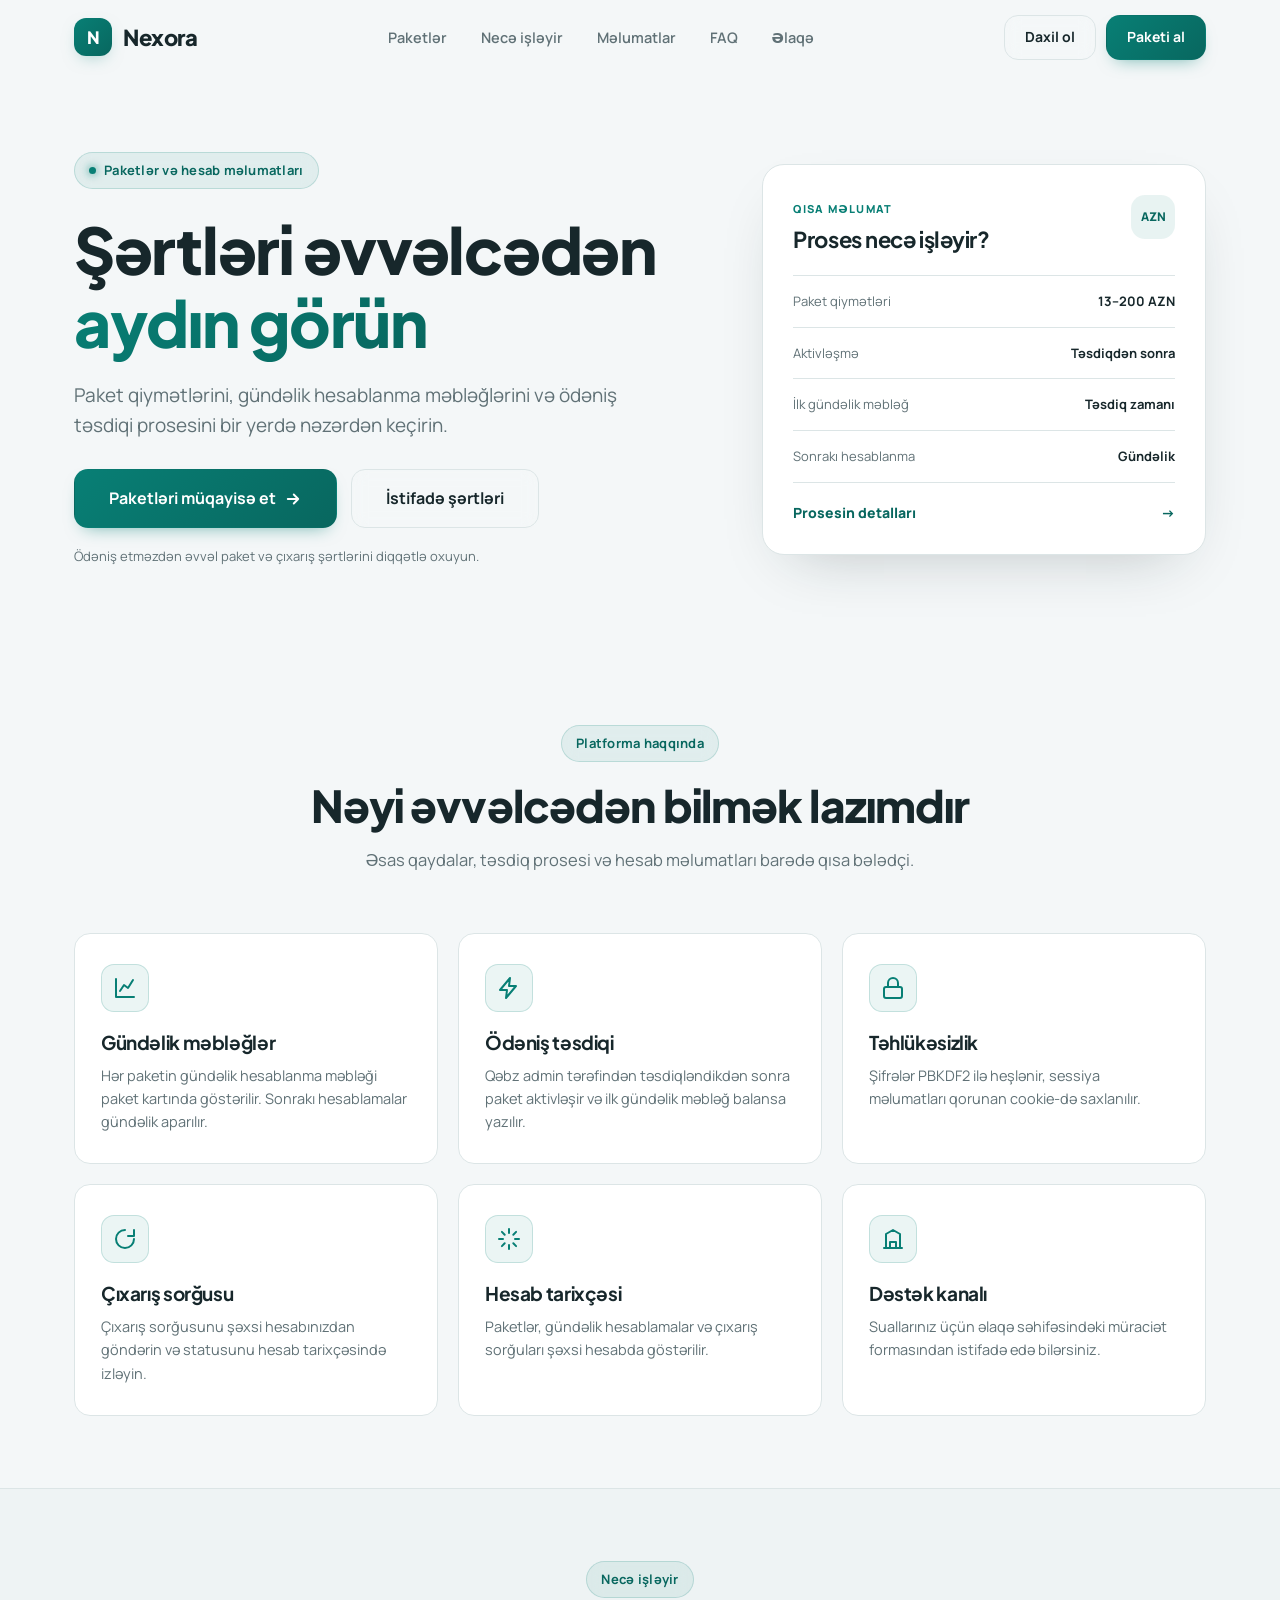
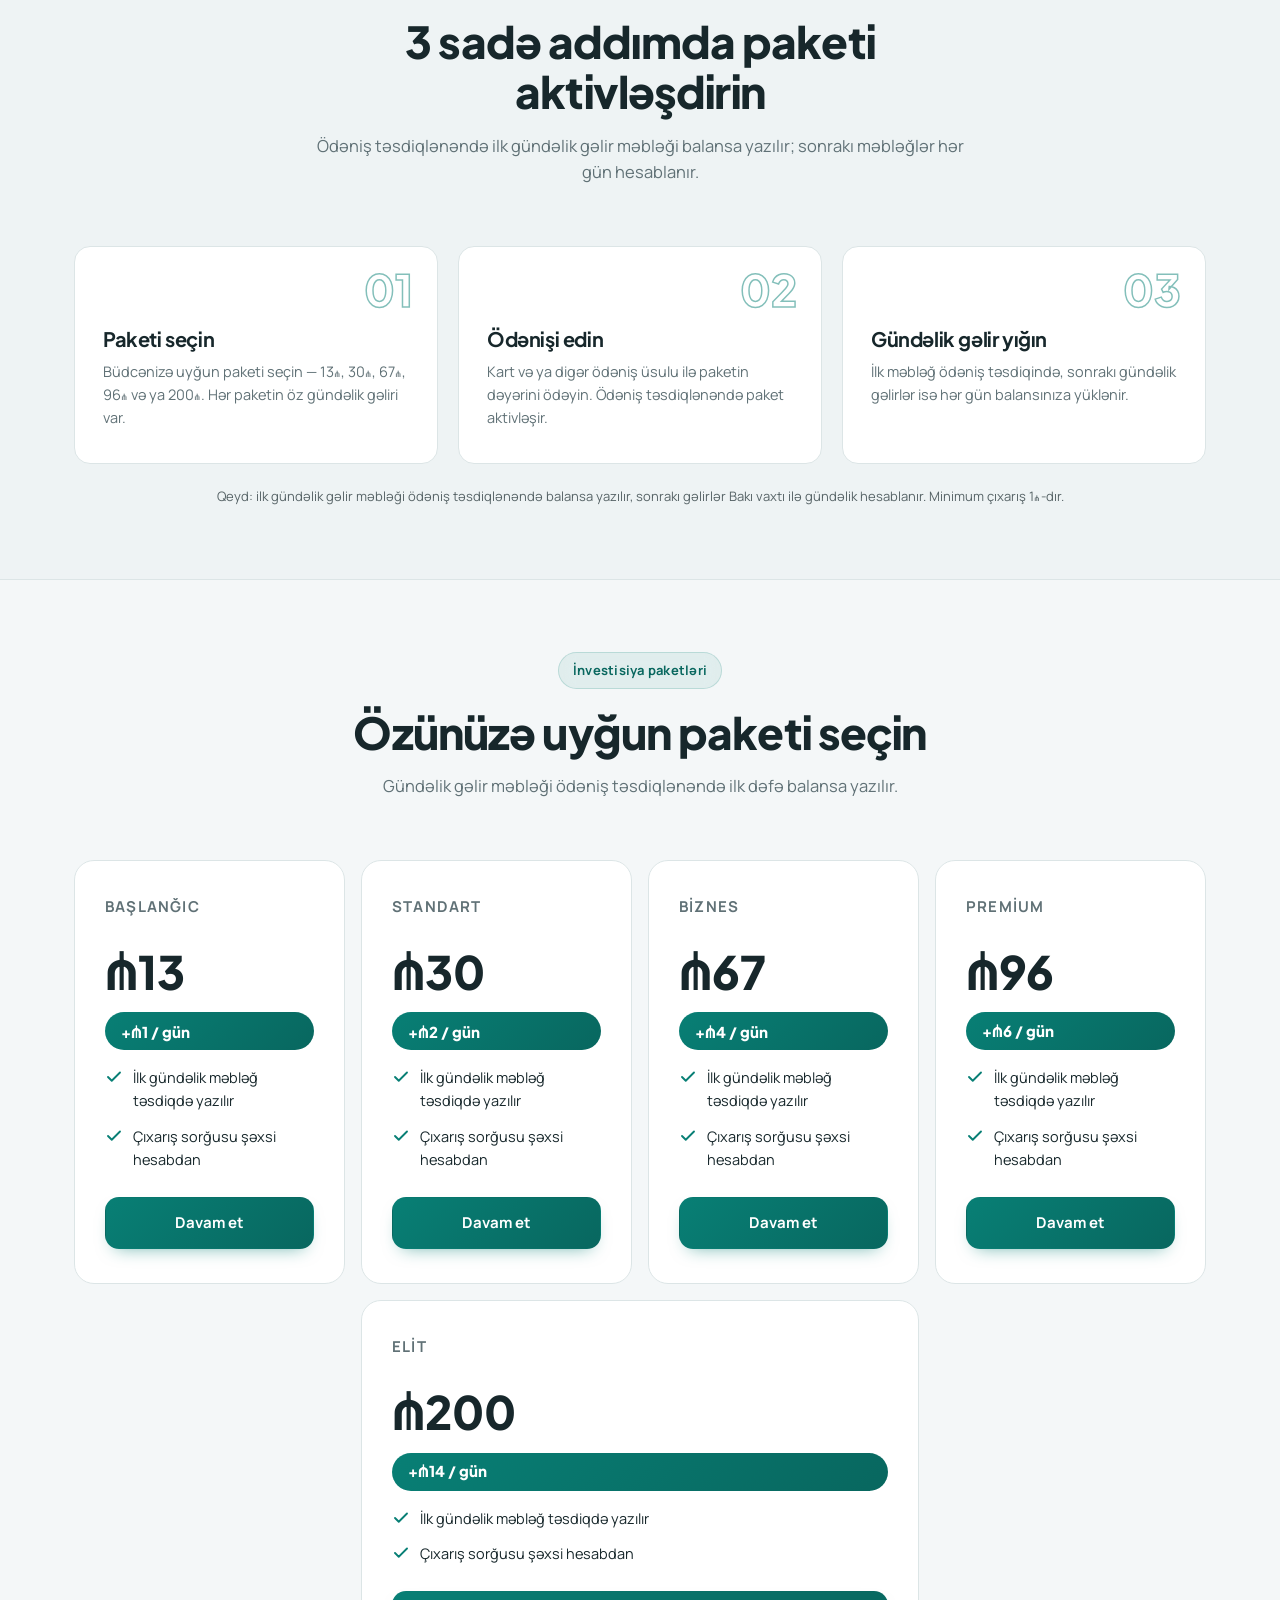
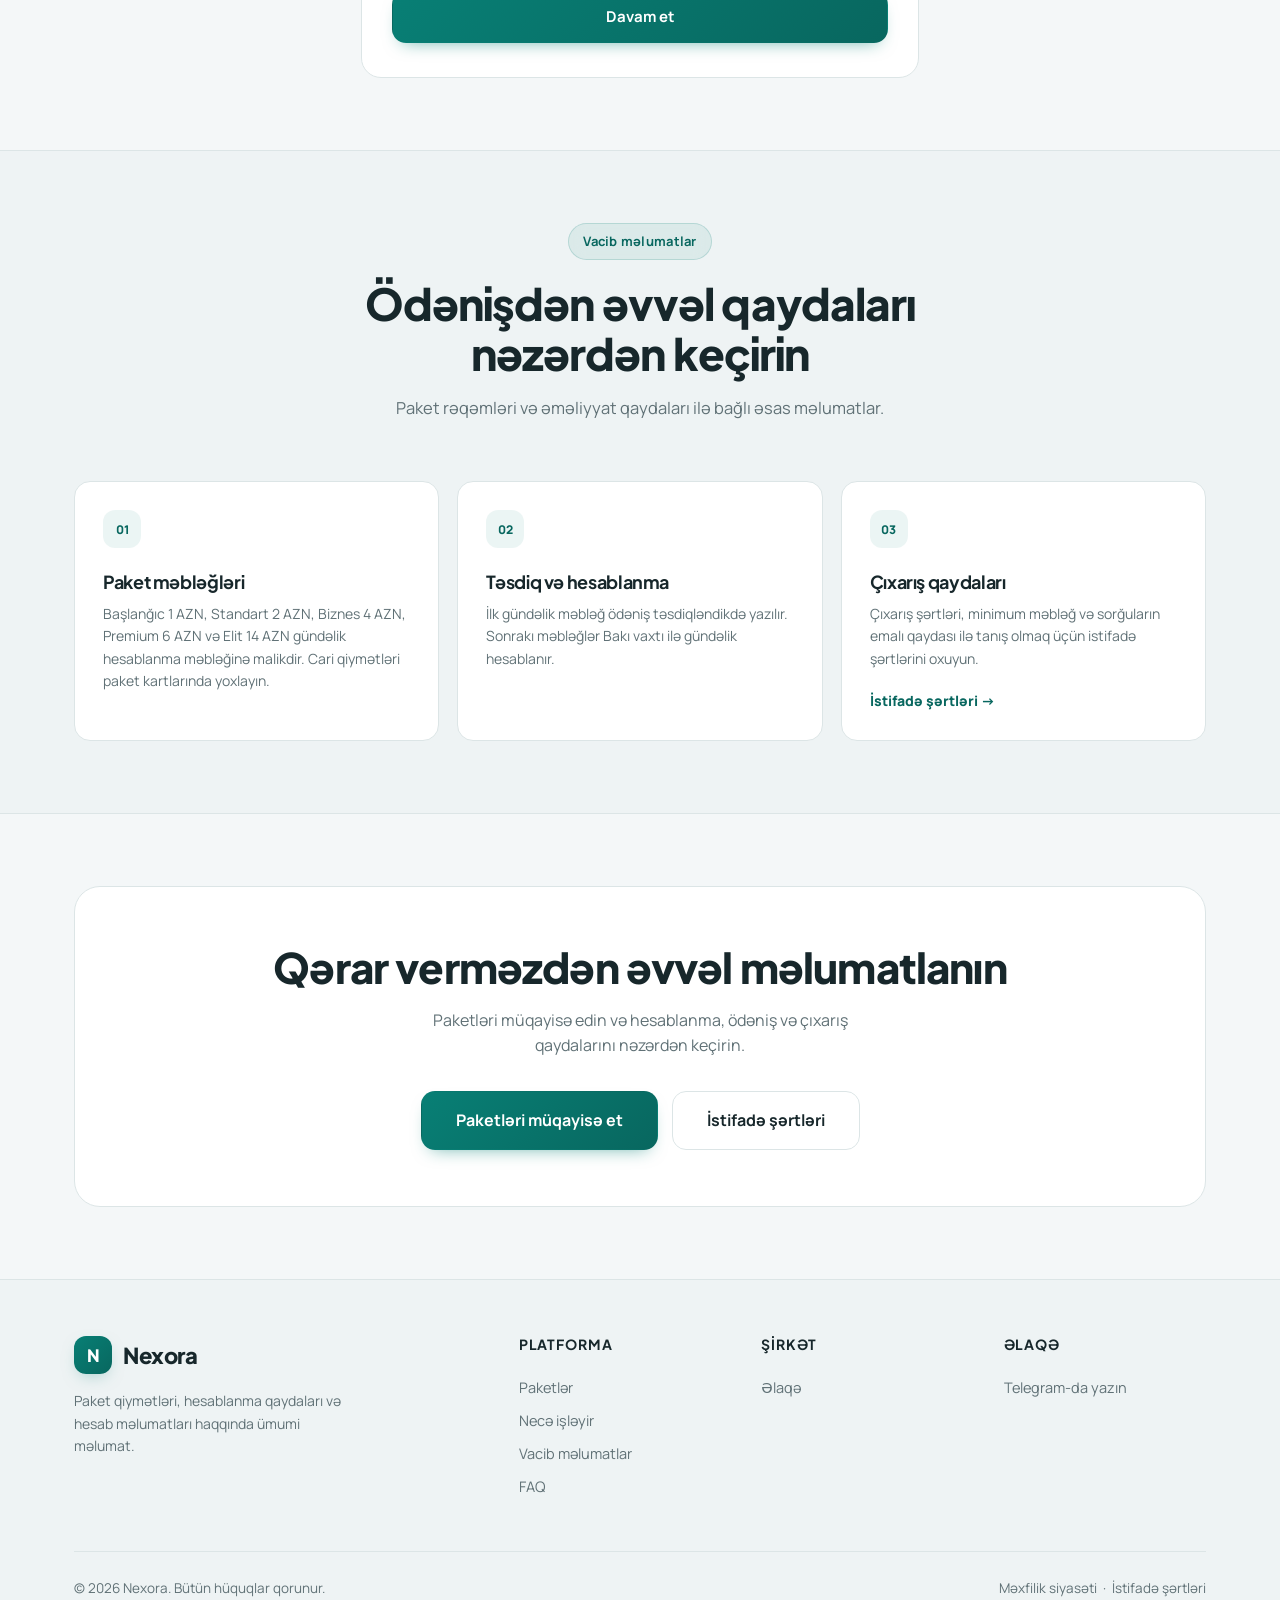
==== commit ed8a9e67: "Add files via upload" ====
--- a/index.html
+++ b/index.html
@@ -1,396 +1,313 @@
-﻿ 
-<!DOCTYPE html>
-<html lang="az">
-<head>
-<meta charset="UTF-8" />
-<meta name="viewport" content="width=device-width, initial-scale=1.0" />
-<title>Lightroom — Otaq və hesab məlumatları</title>
-<meta name="description" content="Lightroom otaqlarınin qiymətləri, gündəlik hesablanma məbləğləri və ödəniş prosesini aydın şəkildə nəzərdən keçirin." />
-<link rel="preconnect" href="https://fonts.googleapis.com" />
-<link rel="preconnect" href="https://fonts.gstatic.com" crossorigin />
-<link href="https://fonts.googleapis.com/css2?family=Manrope:wght@400;500;600;700;800&family=Plus+Jakarta+Sans:wght@500;600;700;800&display=swap" rel="stylesheet" />
-<link rel="stylesheet" href="styles.css" />
-</head>
-<body>
-
-<div class="bg-glow"></div>
-<div class="bg-grid"></div>
-
-<!-- ============ HEADER ============ -->
-<header id="header">
-  <div class="container nav">
-    <a href="index.html" class="logo">
-      <span class="logo-mark">Lr</span>
-      <span>Lightroom</span>
-    </a>
-    <nav class="nav-links" aria-label="Əsas naviqasiya">
-      <a href="index.html#otaqler">Otaqlar</a>
-      <a href="index.html#nece-isleyir">Necə işləyir</a>
-      <a href="index.html#reyler">Məlumatlar</a>
-      <a href="faq.html">FAQ</a>
-      <a href="elaqe.html">Əlaqə</a>
-    </nav>
-    <div class="nav-cta">
-      <a href="login.html" class="btn btn-ghost">Daxil ol</a>
-      <a href="index.html#otaqler" class="btn btn-primary">Otaq al</a>
-      <button class="menu-btn" id="menuBtn" aria-label="Menyunu aç" aria-expanded="false">
-        <span></span><span></span><span></span>
-      </button>
-    </div>
-  </div>
-</header>
-
-<!-- ============ MOBILE MENU ============ -->
-<div class="mobile-menu" id="mobileMenu" hidden>
-  <a href="index.html#otaqler">Otaqlar</a>
-  <a href="index.html#nece-isleyir">Necə işləyir</a>
-  <a href="index.html#reyler">Məlumatlar</a>
-  <a href="faq.html">FAQ</a>
-  <a href="elaqe.html">Əlaqə</a>
-  <a href="login.html">Daxil ol</a>
-  <a href="index.html#otaqler" style="color: var(--accent);">Otaq al</a>
-</div>
-
-<main>
-  <!-- ============ HERO ============ -->
-  <section class="hero" id="ana">
-    <div class="container hero-layout">
-      <div class="hero-copy">
-        <span class="badge reveal"><span class="dot"></span> Otaqlar və hesab məlumatları</span>
-        <h1 class="reveal reveal-delay-1">Şərtləri əvvəlcədən <span class="highlight">aydın görün</span></h1>
-        <p class="lead reveal reveal-delay-2">Otaq qiymətlərini, gündəlik hesablanma məbləğlərini və ödəniş təsdiqi prosesini bir yerdə nəzərdən keçirin.</p>
-        <div class="hero-actions reveal reveal-delay-3">
-          <a href="index.html#otaqler" class="btn btn-primary btn-lg">Otaqları müqayisə et
-          <svg width="18" height="18" viewBox="0 0 24 24" fill="none" stroke="currentColor" stroke-width="2.5" stroke-linecap="round" stroke-linejoin="round"><path d="M5 12h14M13 6l6 6-6 6"/></svg>
-          </a>
-          <a href="istifade-sertleri.html" class="btn btn-ghost btn-lg">İstifadə şərtləri</a>
-        </div>
-        <p class="hero-caption reveal reveal-delay-3">Ödəniş etməzdən əvvəl otaq və çıxarış şərtlərini diqqətlə oxuyun.</p>
-      </div>
-
-      <aside class="hero-summary reveal reveal-delay-1" aria-label="Platforma haqqında qısa məlumat">
-        <div class="hero-preview-toolbar" aria-hidden="true">
-          <div class="hero-preview-window"><span></span><span></span><span></span></div>
-          <div class="hero-preview-identity"><span class="hero-preview-logo">L</span><span>HESAB PANELİ</span></div>
-          <span class="hero-preview-tag">ÖN BAXIŞ</span>
-        </div>
-        <div class="hero-summary-head">
-          <div>
-            <span class="hero-summary-kicker">QISA MƏLUMAT</span>
-            <h2>Proses necə işləyir?</h2>
-          </div>
-          <span class="hero-summary-mark">AZN</span>
-        </div>
-        <div class="hero-summary-list">
-          <div class="hero-summary-row"><span>Otaq qiymətləri</span><strong>13–460 AZN</strong></div>
-          <div class="hero-summary-row"><span>Aktivləşmə</span><strong>Təsdiqdən sonra</strong></div>
-          <div class="hero-summary-row"><span>İlk gündəlik məbləğ</span><strong>Təsdiq zamanı</strong></div>
-          <div class="hero-summary-row"><span>Sonrakı hesablanma</span><strong>Gündəlik</strong></div>
-        </div>
-        <a class="hero-summary-link" href="index.html#nece-isleyir">Prosesin detalları <span aria-hidden="true">→</span></a>
-      </aside>
-    </div>
-  </section>
-
-  <!-- ============ FEATURES ============ -->
-  <section id="xususiyyetler">
-    <div class="container">
-      <div class="section-head reveal">
-        <span class="badge">Platforma haqqında</span>
-        <h2>Nəyi əvvəlcədən bilmək lazımdır</h2>
-        <p>Əsas qaydalar, təsdiq prosesi və hesab məlumatları barədə qısa bələdçi.</p>
-      </div>
-      <div class="features-grid">
-        <article class="feature-card reveal">
-          <div class="feature-icon"><svg viewBox="0 0 24 24" fill="none" stroke-width="2" stroke-linecap="round" stroke-linejoin="round"><path d="M3 3v18h18"/><path d="M7 15l4-6 4 3 5-8"/></svg></div>
-          <h3>Gündəlik məbləğlər</h3>
-          <p>Hər otağın gündəlik hesablanma məbləği otaq kartında göstərilir. Sonrakı hesablamalar gündəlik aparılır.</p>
-        </article>
-        <article class="feature-card reveal reveal-delay-1">
-          <div class="feature-icon"><svg viewBox="0 0 24 24" fill="none" stroke-width="2" stroke-linecap="round" stroke-linejoin="round"><path d="M13 2 3 14h7l-1 8 10-12h-7l1-8z"/></svg></div>
-          <h3>Ödəniş təsdiqi</h3>
-          <p>Qəbz admin tərəfindən təsdiqləndikdən sonra otaq aktivləşir və ilk gündəlik məbləğ balansa yazılır.</p>
-        </article>
-        <article class="feature-card reveal reveal-delay-2">
-          <div class="feature-icon"><svg viewBox="0 0 24 24" fill="none" stroke-width="2" stroke-linecap="round" stroke-linejoin="round"><rect x="3" y="11" width="18" height="11" rx="2"/><path d="M7 11V7a5 5 0 0 1 10 0v4"/></svg></div>
-          <h3>Təhlükəsizlik</h3>
-          <p>Şifrələr PBKDF2 ilə heşlənir, sessiya məlumatları qorunan cookie-də saxlanılır.</p>
-        </article>
-        <article class="feature-card reveal">
-          <div class="feature-icon"><svg viewBox="0 0 24 24" fill="none" stroke-width="2" stroke-linecap="round" stroke-linejoin="round"><path d="M21 12a9 9 0 1 1-9-9"/><path d="M21 3v6h-6"/></svg></div>
-          <h3>Çıxarış sorğusu</h3>
-          <p>Çıxarış sorğusunu şəxsi hesabınızdan göndərin və statusunu hesab tarixçəsində izləyin.</p>
-        </article>
-        <article class="feature-card reveal reveal-delay-1">
-          <div class="feature-icon"><svg viewBox="0 0 24 24" fill="none" stroke-width="2" stroke-linecap="round" stroke-linejoin="round"><path d="M12 2v4M12 18v4M4.9 4.9l2.8 2.8M16.3 16.3l2.8 2.8M2 12h4M18 12h4M4.9 19.1l2.8-2.8M16.3 7.7l2.8-2.8"/></svg></div>
-          <h3>Hesab tarixçəsi</h3>
-          <p>Otaqlar, gündəlik hesablamalar və çıxarış sorğuları şəxsi hesabda göstərilir.</p>
-        </article>
-        <article class="feature-card reveal reveal-delay-2">
-          <div class="feature-icon"><svg viewBox="0 0 24 24" fill="none" stroke-width="2" stroke-linecap="round" stroke-linejoin="round"><path d="M3 21h18M5 21V7l7-4 7 4v14M9 21v-6h6v6"/></svg></div>
-          <h3>Dəstək kanalı</h3>
-          <p>Suallarınız üçün əlaqə səhifəsindəki müraciət formasından istifadə edə bilərsiniz.</p>
-        </article>
-      </div>
-    </div>
-  </section>
-
-  <!-- ============ HOW IT WORKS ============ -->
-  <section id="nece-isleyir" style="background: var(--bg-soft); border-top: 1px solid var(--border); border-bottom: 1px solid var(--border);">
-    <div class="container">
-      <div class="section-head reveal">
-        <span class="badge">Necə işləyir</span>
-        <h2>3 sadə addımda otağı aktivləşdirin</h2>
-        <p>Ödəniş təsdiqlənəndə ilk gündəlik gəlir məbləği balansa yazılır; sonrakı məbləğlər hər gün hesablanır.</p>
-      </div>
-      <div class="steps">
-        <article class="step-card reveal">
-          <h3>Otağı seçin</h3>
-          <p>Büdcənizə uyğun otağı seçin — 13₼, 30₼, 67₼, 96₼, 200₼ və ya 460₼. Hər otağın öz gündəlik gəliri var.</p>
-        </article>
-        <article class="step-card reveal reveal-delay-1">
-          <h3>Ödənişi edin</h3>
-          <p>Kart və ya digər ödəniş üsulu ilə otağın dəyərini ödəyin. Ödəniş təsdiqlənəndə otaq aktivləşir.</p>
-        </article>
-        <article class="step-card reveal reveal-delay-2">
-          <h3>Gündəlik gəlir yığın</h3>
-          <p>İlk məbləğ ödəniş təsdiqində, sonrakı gündəlik gəlirlər isə hər gün balansınıza yüklənir.</p>
-        </article>
-      </div>
-      <p style="margin-top:22px; text-align:center; font-size:13px; opacity:.7;">Qeyd: ilk gündəlik gəlir məbləği ödəniş təsdiqlənəndə balansa yazılır, sonrakı gəlirlər Bakı vaxtı ilə gündəlik hesablanır. Minimum çıxarış 1₼-dır.</p>
-    </div>
-  </section>
-
-  <!-- ============ PACKAGES ============ -->
-  <section id="otaqler">
-    <div class="container">
-      <div class="section-head reveal">
-        <span class="badge">Investisiya otaqları</span>
-        <h2>Özünüzə uyğun otağı seçin</h2>
-        <p>Gündəlik gəlir məbləği ödəniş təsdiqlənəndə ilk dəfə balansa yazılır.</p>
-      </div>
-      <div class="pricing-grid">
-        <article class="price-card reveal">
-          <div class="room-visual" aria-hidden="true">
-            <span class="room-light l1"></span>
-            <span class="room-light l2"></span>
-            <span class="room-door"></span>
-            <span class="room-glow"></span>
-          </div>
-          <div class="plan-head">
-            <span class="room-icon" aria-hidden="true"><svg viewBox="0 0 24 24" fill="none" stroke="currentColor" stroke-width="1.8" stroke-linecap="round" stroke-linejoin="round"><path d="M3 21V5a2 2 0 0 1 2-2h9a2 2 0 0 1 2 2v16"/><path d="M3 21h18"/><path d="M16 8h2a2 2 0 0 1 2 2v11"/><circle cx="11.5" cy="12" r="1"/></svg></span>
-            <div class="plan-name">Başlanğıc Otaq</div>
-            <p class="plan-desc">İlk addım üçün ideal başlanğıc</p>
-          </div>
-          <div class="price">₼13<span>/ otaq</span></div>
-          <div class="daily-income">+₼1 / gün</div>
-          <ul>
-            <li><svg viewBox="0 0 24 24" fill="none" stroke-width="2.5" stroke-linecap="round" stroke-linejoin="round"><path d="M20 6 9 17l-5-5"/></svg> Gündəlik məbləğ təsdiqdə yazılır</li>
-            <li><svg viewBox="0 0 24 24" fill="none" stroke-width="2.5" stroke-linecap="round" stroke-linejoin="round"><path d="M20 6 9 17l-5-5"/></svg> Çıxarış sorğusu şəxsi hesabdan</li>
-            <li><svg viewBox="0 0 24 24" fill="none" stroke-width="2.5" stroke-linecap="round" stroke-linejoin="round"><path d="M20 6 9 17l-5-5"/></svg> Hesab tarixçəsi və izləmə</li>
-          </ul>
-          <a href="qeydiyyat.html" class="btn btn-ghost">Davam et</a>
-        </article>
-        <article class="price-card reveal reveal-delay-1">
-          <div class="room-visual" aria-hidden="true">
-            <span class="room-light l1"></span>
-            <span class="room-light l2"></span>
-            <span class="room-door"></span>
-            <span class="room-glow"></span>
-          </div>
-          <div class="plan-head">
-            <span class="room-icon" aria-hidden="true"><svg viewBox="0 0 24 24" fill="none" stroke="currentColor" stroke-width="1.8" stroke-linecap="round" stroke-linejoin="round"><path d="M3 21V5a2 2 0 0 1 2-2h9a2 2 0 0 1 2 2v16"/><path d="M3 21h18"/><path d="M16 8h2a2 2 0 0 1 2 2v11"/><circle cx="11.5" cy="12" r="1"/></svg></span>
-            <div class="plan-name">Standart Otaq</div>
-            <p class="plan-desc">Sabit və balanslı gəlir</p>
-          </div>
-          <div class="price">₼30<span>/ otaq</span></div>
-          <div class="daily-income">+₼2 / gün</div>
-          <ul>
-            <li><svg viewBox="0 0 24 24" fill="none" stroke-width="2.5" stroke-linecap="round" stroke-linejoin="round"><path d="M20 6 9 17l-5-5"/></svg> Gündəlik məbləğ təsdiqdə yazılır</li>
-            <li><svg viewBox="0 0 24 24" fill="none" stroke-width="2.5" stroke-linecap="round" stroke-linejoin="round"><path d="M20 6 9 17l-5-5"/></svg> Çıxarış sorğusu şəxsi hesabdan</li>
-            <li><svg viewBox="0 0 24 24" fill="none" stroke-width="2.5" stroke-linecap="round" stroke-linejoin="round"><path d="M20 6 9 17l-5-5"/></svg> Hesab tarixçəsi və izləmə</li>
-          </ul>
-          <a href="qeydiyyat.html" class="btn btn-ghost">Davam et</a>
-        </article>
-        <article class="price-card reveal reveal-delay-2">
-          <div class="plan-popular">Ən çox seçilən</div>
-          <div class="room-visual" aria-hidden="true">
-            <span class="room-light l1"></span>
-            <span class="room-light l2"></span>
-            <span class="room-door"></span>
-            <span class="room-glow"></span>
-          </div>
-          <div class="plan-head">
-            <span class="room-icon" aria-hidden="true"><svg viewBox="0 0 24 24" fill="none" stroke="currentColor" stroke-width="1.8" stroke-linecap="round" stroke-linejoin="round"><path d="M3 21V5a2 2 0 0 1 2-2h9a2 2 0 0 1 2 2v16"/><path d="M3 21h18"/><path d="M16 8h2a2 2 0 0 1 2 2v11"/><circle cx="11.5" cy="12" r="1"/></svg></span>
-            <div class="plan-name">Biznes Otaq</div>
-            <p class="plan-desc">Aktiv istifadəçilər üçün</p>
-          </div>
-          <div class="price">₼67<span>/ otaq</span></div>
-          <div class="daily-income">+₼4 / gün</div>
-          <ul>
-            <li><svg viewBox="0 0 24 24" fill="none" stroke-width="2.5" stroke-linecap="round" stroke-linejoin="round"><path d="M20 6 9 17l-5-5"/></svg> Gündəlik məbləğ təsdiqdə yazılır</li>
-            <li><svg viewBox="0 0 24 24" fill="none" stroke-width="2.5" stroke-linecap="round" stroke-linejoin="round"><path d="M20 6 9 17l-5-5"/></svg> Çıxarış sorğusu şəxsi hesabdan</li>
-            <li><svg viewBox="0 0 24 24" fill="none" stroke-width="2.5" stroke-linecap="round" stroke-linejoin="round"><path d="M20 6 9 17l-5-5"/></svg> Hesab tarixçəsi və izləmə</li>
-          </ul>
-          <a href="qeydiyyat.html" class="btn btn-primary">Davam et</a>
-        </article>
-        <article class="price-card reveal reveal-delay-3">
-          <div class="room-visual" aria-hidden="true">
-            <span class="room-light l1"></span>
-            <span class="room-light l2"></span>
-            <span class="room-door"></span>
-            <span class="room-glow"></span>
-          </div>
-          <div class="plan-head">
-            <span class="room-icon" aria-hidden="true"><svg viewBox="0 0 24 24" fill="none" stroke="currentColor" stroke-width="1.8" stroke-linecap="round" stroke-linejoin="round"><path d="M3 21V5a2 2 0 0 1 2-2h9a2 2 0 0 1 2 2v16"/><path d="M3 21h18"/><path d="M16 8h2a2 2 0 0 1 2 2v11"/><circle cx="11.5" cy="12" r="1"/></svg></span>
-            <div class="plan-name">Premium Otaq</div>
-            <p class="plan-desc">Yüksək gəlir səviyyəsi</p>
-          </div>
-          <div class="price">₼96<span>/ otaq</span></div>
-          <div class="daily-income">+₼6 / gün</div>
-          <ul>
-            <li><svg viewBox="0 0 24 24" fill="none" stroke-width="2.5" stroke-linecap="round" stroke-linejoin="round"><path d="M20 6 9 17l-5-5"/></svg> Gündəlik məbləğ təsdiqdə yazılır</li>
-            <li><svg viewBox="0 0 24 24" fill="none" stroke-width="2.5" stroke-linecap="round" stroke-linejoin="round"><path d="M20 6 9 17l-5-5"/></svg> Çıxarış sorğusu şəxsi hesabdan</li>
-            <li><svg viewBox="0 0 24 24" fill="none" stroke-width="2.5" stroke-linecap="round" stroke-linejoin="round"><path d="M20 6 9 17l-5-5"/></svg> Hesab tarixçəsi və izləmə</li>
-          </ul>
-          <a href="qeydiyyat.html" class="btn btn-ghost">Davam et</a>
-        </article>
-        <article class="price-card reveal reveal-delay-3">
-          <div class="room-visual" aria-hidden="true">
-            <span class="room-light l1"></span>
-            <span class="room-light l2"></span>
-            <span class="room-door"></span>
-            <span class="room-glow"></span>
-          </div>
-          <div class="plan-head">
-            <span class="room-icon" aria-hidden="true"><svg viewBox="0 0 24 24" fill="none" stroke="currentColor" stroke-width="1.8" stroke-linecap="round" stroke-linejoin="round"><path d="M3 21V5a2 2 0 0 1 2-2h9a2 2 0 0 1 2 2v16"/><path d="M3 21h18"/><path d="M16 8h2a2 2 0 0 1 2 2v11"/><circle cx="11.5" cy="12" r="1"/></svg></span>
-            <div class="plan-name">Elit Otaq</div>
-            <p class="plan-desc">Genişlənmiş imkanlar</p>
-          </div>
-          <div class="price">₼200<span>/ otaq</span></div>
-          <div class="daily-income">+₼14 / gün</div>
-          <ul>
-            <li><svg viewBox="0 0 24 24" fill="none" stroke-width="2.5" stroke-linecap="round" stroke-linejoin="round"><path d="M20 6 9 17l-5-5"/></svg> Gündəlik məbləğ təsdiqdə yazılır</li>
-            <li><svg viewBox="0 0 24 24" fill="none" stroke-width="2.5" stroke-linecap="round" stroke-linejoin="round"><path d="M20 6 9 17l-5-5"/></svg> Çıxarış sorğusu şəxsi hesabdan</li>
-            <li><svg viewBox="0 0 24 24" fill="none" stroke-width="2.5" stroke-linecap="round" stroke-linejoin="round"><path d="M20 6 9 17l-5-5"/></svg> Hesab tarixçəsi və izləmə</li>
-          </ul>
-          <a href="qeydiyyat.html" class="btn btn-ghost">Davam et</a>
-        </article>
-        <article class="price-card reveal reveal-delay-3">
-          <div class="plan-popular">Maksimal</div>
-          <div class="room-visual" aria-hidden="true">
-            <span class="room-light l1"></span>
-            <span class="room-light l2"></span>
-            <span class="room-door"></span>
-            <span class="room-glow"></span>
-          </div>
-          <div class="plan-head">
-            <span class="room-icon" aria-hidden="true"><svg viewBox="0 0 24 24" fill="none" stroke="currentColor" stroke-width="1.8" stroke-linecap="round" stroke-linejoin="round"><path d="M3 21V5a2 2 0 0 1 2-2h9a2 2 0 0 1 2 2v16"/><path d="M3 21h18"/><path d="M16 8h2a2 2 0 0 1 2 2v11"/><circle cx="11.5" cy="12" r="1"/></svg></span>
-            <div class="plan-name">Elit Plus Otaq</div>
-            <p class="plan-desc">Ən yüksək gündəlik gəlir</p>
-          </div>
-          <div class="price">₼460<span>/ otaq</span></div>
-          <div class="daily-income">+₼40 / gün</div>
-          <ul>
-            <li><svg viewBox="0 0 24 24" fill="none" stroke-width="2.5" stroke-linecap="round" stroke-linejoin="round"><path d="M20 6 9 17l-5-5"/></svg> Gündəlik məbləğ təsdiqdə yazılır</li>
-            <li><svg viewBox="0 0 24 24" fill="none" stroke-width="2.5" stroke-linecap="round" stroke-linejoin="round"><path d="M20 6 9 17l-5-5"/></svg> Çıxarış sorğusu şəxsi hesabdan</li>
-            <li><svg viewBox="0 0 24 24" fill="none" stroke-width="2.5" stroke-linecap="round" stroke-linejoin="round"><path d="M20 6 9 17l-5-5"/></svg> Prioritet dəstək</li>
-          </ul>
-          <a href="qeydiyyat.html" class="btn btn-primary">Davam et</a>
-        </article>
-      </div>
-    </div>
-  </section>
-
-  <!-- ============ IMPORTANT INFORMATION ============ -->
-  <section id="reyler" style="background: var(--bg-soft); border-top: 1px solid var(--border); border-bottom: 1px solid var(--border);">
-    <div class="container">
-      <div class="section-head reveal">
-        <span class="badge">Vacib məlumatlar</span>
-        <h2>Ödənişdən əvvəl qaydaları nəzərdən keçirin</h2>
-        <p>Otaq rəqəmləri və əməliyyat qaydaları ilə bağlı əsas məlumatlar.</p>
-      </div>
-      <div class="info-grid">
-        <article class="info-card reveal">
-          <span class="info-number">01</span>
-          <h3>Otaq məbləğləri</h3>
-          <p>Başlanğıc 1 AZN, Standart 2 AZN, Biznes 4 AZN, Premium 6 AZN, Elit 14 AZN və Elit Plus 40 AZN gündəlik hesablanma məbləğinə malikdir. Cari qiymətləri otaq kartlarında yoxlayın.</p>
-        </article>
-        <article class="info-card reveal reveal-delay-1">
-          <span class="info-number">02</span>
-          <h3>Təsdiq və hesablanma</h3>
-          <p>İlk gündəlik məbləğ ödəniş təsdiqləndikdə yazılır. Sonrakı məbləğlər Bakı vaxtı ilə gündəlik hesablanır.</p>
-        </article>
-        <article class="info-card reveal reveal-delay-2">
-          <span class="info-number">03</span>
-          <h3>Çıxarış qaydaları</h3>
-          <p>Çıxarış şərtləri, minimum məbləğ və sorğuların emalı qaydası ilə tanış olmaq üçün istifadə şərtlərini oxuyun.</p>
-          <a href="istifade-sertleri.html" class="info-link">İstifadə şərtləri <span aria-hidden="true">→</span></a>
-        </article>
-      </div>
-    </div>
-  </section>
-
-  <!-- ============ CTA ============ -->
-  <section id="basla">
-    <div class="container">
-      <div class="cta-box reveal">
-        <h2>Qərar verməzdən əvvəl məlumatlanın</h2>
-        <p>Otaqları müqayisə edin və hesablanma, ödəniş və çıxarış qaydalarını nəzərdən keçirin.</p>
-        <div class="cta-actions">
-          <a href="index.html#otaqler" class="btn btn-primary btn-lg">Otaqları müqayisə et</a>
-          <a href="istifade-sertleri.html" class="btn btn-ghost btn-lg">İstifadə şərtləri</a>
-        </div>
-      </div>
-    </div>
-  </section>
-</main>
-
-<!-- ============ FOOTER ============ -->
-<footer>
-  <div class="container">
-    <div class="footer-grid">
-      <div class="footer-brand">
-        <a href="index.html" class="logo">
-          <span class="logo-mark">Lr</span>
-          <span>Lightroom</span>
-        </a>
-        <p>Otaq qiymətləri, hesablanma qaydaları və hesab məlumatları haqqında ümumi məlumat.</p>
-      </div>
-      <div class="footer-col">
-        <h4>Platforma</h4>
-        <a href="index.html#otaqler">Otaqlar</a>
-        <a href="index.html#nece-isleyir">Necə işləyir</a>
-        <a href="index.html#reyler">Vacib məlumatlar</a>
-        <a href="faq.html">FAQ</a>
-      </div>
-      <div class="footer-col">
-        <h4>Şirkət</h4>
-        <a href="elaqe.html">Əlaqə</a>
-      </div>
-      <div class="footer-col">
-        <h4>Əlaqə</h4>
-        <a href="https://t.me/john_nexo" target="_blank" rel="noopener noreferrer">Telegram-da yazın</a>
-      </div>
-    </div>
-    <div class="footer-bottom">
-      <p>© <span id="year">2026</span> Lightroom. Bütün hüquqlar qorunur.</p>
-      <p><a href="mexfilik.html">Məxfilik siyasəti</a> &nbsp;·&nbsp; <a href="istifade-sertleri.html">İstifadə şərtləri</a></p>
-    </div>
-  </div>
-</footer>
-
-<script src="api-config.js"></script>
-<script src="api.js"></script>
-<script>
-  // Fallback: keep the footer year current even if script.js fails to load.
-  (function () {
-    try {
-      var y = document.getElementById('year');
-      if (y && y.textContent === '2026') y.textContent = String(new Date().getFullYear());
-    } catch (e) { /* no-op */ }
-  })();
-</script>
-<script src="script.js"></script>
-</body>
-</html>
+ 
+<!DOCTYPE html>
+<html lang="az">
+<head>
+<meta charset="UTF-8" />
+<meta name="viewport" content="width=device-width, initial-scale=1.0" />
+<title>Nexora — Paket və hesab məlumatları</title>
+<meta name="description" content="Nexora paketlərinin qiymətləri, gündəlik hesablanma məbləğləri və ödəniş prosesini aydın şəkildə nəzərdən keçirin." />
+<link rel="preconnect" href="https://fonts.googleapis.com" />
+<link rel="preconnect" href="https://fonts.gstatic.com" crossorigin />
+<link href="https://fonts.googleapis.com/css2?family=Manrope:wght@400;500;600;700;800&family=Plus+Jakarta+Sans:wght@500;600;700;800&display=swap" rel="stylesheet" />
+<link rel="stylesheet" href="styles.css" />
+</head>
+<body>
+
+<div class="bg-glow"></div>
+<div class="bg-grid"></div>
+
+<!-- ============ HEADER ============ -->
+<header id="header">
+  <div class="container nav">
+    <a href="index.html" class="logo">
+      <span class="logo-mark">N</span>
+      <span>Nexora</span>
+    </a>
+    <nav class="nav-links" aria-label="Əsas naviqasiya">
+      <a href="index.html#paketler">Paketlər</a>
+      <a href="index.html#nece-isleyir">Necə işləyir</a>
+      <a href="index.html#reyler">Məlumatlar</a>
+      <a href="faq.html">FAQ</a>
+      <a href="elaqe.html">Əlaqə</a>
+    </nav>
+    <div class="nav-cta">
+      <a href="login.html" class="btn btn-ghost">Daxil ol</a>
+      <a href="index.html#paketler" class="btn btn-primary">Paketi al</a>
+      <button class="menu-btn" id="menuBtn" aria-label="Menyunu aç" aria-expanded="false">
+        <span></span><span></span><span></span>
+      </button>
+    </div>
+  </div>
+</header>
+
+<!-- ============ MOBILE MENU ============ -->
+<div class="mobile-menu" id="mobileMenu" hidden>
+  <a href="index.html#paketler">Paketlər</a>
+  <a href="index.html#nece-isleyir">Necə işləyir</a>
+  <a href="index.html#reyler">Məlumatlar</a>
+  <a href="faq.html">FAQ</a>
+  <a href="elaqe.html">Əlaqə</a>
+  <a href="login.html">Daxil ol</a>
+  <a href="index.html#paketler" style="color: var(--accent);">Paketi al</a>
+</div>
+
+<main>
+  <!-- ============ HERO ============ -->
+  <section class="hero" id="ana">
+    <div class="container hero-layout">
+      <div class="hero-copy">
+        <span class="badge reveal"><span class="dot"></span> Paketlər və hesab məlumatları</span>
+        <h1 class="reveal reveal-delay-1">Şərtləri əvvəlcədən <span class="highlight">aydın görün</span></h1>
+        <p class="lead reveal reveal-delay-2">Paket qiymətlərini, gündəlik hesablanma məbləğlərini və ödəniş təsdiqi prosesini bir yerdə nəzərdən keçirin.</p>
+        <div class="hero-actions reveal reveal-delay-3">
+          <a href="index.html#paketler" class="btn btn-primary btn-lg">Paketləri müqayisə et
+          <svg width="18" height="18" viewBox="0 0 24 24" fill="none" stroke="currentColor" stroke-width="2.5" stroke-linecap="round" stroke-linejoin="round"><path d="M5 12h14M13 6l6 6-6 6"/></svg>
+          </a>
+          <a href="istifade-sertleri.html" class="btn btn-ghost btn-lg">İstifadə şərtləri</a>
+        </div>
+        <p class="hero-caption reveal reveal-delay-3">Ödəniş etməzdən əvvəl paket və çıxarış şərtlərini diqqətlə oxuyun.</p>
+      </div>
+
+      <aside class="hero-summary reveal reveal-delay-1" aria-label="Platforma haqqında qısa məlumat">
+        <div class="hero-summary-head">
+          <div>
+            <span class="hero-summary-kicker">QISA MƏLUMAT</span>
+            <h2>Proses necə işləyir?</h2>
+          </div>
+          <span class="hero-summary-mark">AZN</span>
+        </div>
+        <div class="hero-summary-list">
+          <div class="hero-summary-row"><span>Paket qiymətləri</span><strong>13–200 AZN</strong></div>
+          <div class="hero-summary-row"><span>Aktivləşmə</span><strong>Təsdiqdən sonra</strong></div>
+          <div class="hero-summary-row"><span>İlk gündəlik məbləğ</span><strong>Təsdiq zamanı</strong></div>
+          <div class="hero-summary-row"><span>Sonrakı hesablanma</span><strong>Gündəlik</strong></div>
+        </div>
+        <a class="hero-summary-link" href="index.html#nece-isleyir">Prosesin detalları <span aria-hidden="true">→</span></a>
+      </aside>
+    </div>
+  </section>
+
+  <!-- ============ FEATURES ============ -->
+  <section id="xususiyyetler">
+    <div class="container">
+      <div class="section-head reveal">
+        <span class="badge">Platforma haqqında</span>
+        <h2>Nəyi əvvəlcədən bilmək lazımdır</h2>
+        <p>Əsas qaydalar, təsdiq prosesi və hesab məlumatları barədə qısa bələdçi.</p>
+      </div>
+      <div class="features-grid">
+        <article class="feature-card reveal">
+          <div class="feature-icon"><svg viewBox="0 0 24 24" fill="none" stroke-width="2" stroke-linecap="round" stroke-linejoin="round"><path d="M3 3v18h18"/><path d="M7 15l4-6 4 3 5-8"/></svg></div>
+          <h3>Gündəlik məbləğlər</h3>
+          <p>Hər paketin gündəlik hesablanma məbləği paket kartında göstərilir. Sonrakı hesablamalar gündəlik aparılır.</p>
+        </article>
+        <article class="feature-card reveal reveal-delay-1">
+          <div class="feature-icon"><svg viewBox="0 0 24 24" fill="none" stroke-width="2" stroke-linecap="round" stroke-linejoin="round"><path d="M13 2 3 14h7l-1 8 10-12h-7l1-8z"/></svg></div>
+          <h3>Ödəniş təsdiqi</h3>
+          <p>Qəbz admin tərəfindən təsdiqləndikdən sonra paket aktivləşir və ilk gündəlik məbləğ balansa yazılır.</p>
+        </article>
+        <article class="feature-card reveal reveal-delay-2">
+          <div class="feature-icon"><svg viewBox="0 0 24 24" fill="none" stroke-width="2" stroke-linecap="round" stroke-linejoin="round"><rect x="3" y="11" width="18" height="11" rx="2"/><path d="M7 11V7a5 5 0 0 1 10 0v4"/></svg></div>
+          <h3>Təhlükəsizlik</h3>
+          <p>Şifrələr PBKDF2 ilə heşlənir, sessiya məlumatları qorunan cookie-də saxlanılır.</p>
+        </article>
+        <article class="feature-card reveal">
+          <div class="feature-icon"><svg viewBox="0 0 24 24" fill="none" stroke-width="2" stroke-linecap="round" stroke-linejoin="round"><path d="M21 12a9 9 0 1 1-9-9"/><path d="M21 3v6h-6"/></svg></div>
+          <h3>Çıxarış sorğusu</h3>
+          <p>Çıxarış sorğusunu şəxsi hesabınızdan göndərin və statusunu hesab tarixçəsində izləyin.</p>
+        </article>
+        <article class="feature-card reveal reveal-delay-1">
+          <div class="feature-icon"><svg viewBox="0 0 24 24" fill="none" stroke-width="2" stroke-linecap="round" stroke-linejoin="round"><path d="M12 2v4M12 18v4M4.9 4.9l2.8 2.8M16.3 16.3l2.8 2.8M2 12h4M18 12h4M4.9 19.1l2.8-2.8M16.3 7.7l2.8-2.8"/></svg></div>
+          <h3>Hesab tarixçəsi</h3>
+          <p>Paketlər, gündəlik hesablamalar və çıxarış sorğuları şəxsi hesabda göstərilir.</p>
+        </article>
+        <article class="feature-card reveal reveal-delay-2">
+          <div class="feature-icon"><svg viewBox="0 0 24 24" fill="none" stroke-width="2" stroke-linecap="round" stroke-linejoin="round"><path d="M3 21h18M5 21V7l7-4 7 4v14M9 21v-6h6v6"/></svg></div>
+          <h3>Dəstək kanalı</h3>
+          <p>Suallarınız üçün əlaqə səhifəsindəki müraciət formasından istifadə edə bilərsiniz.</p>
+        </article>
+      </div>
+    </div>
+  </section>
+
+  <!-- ============ HOW IT WORKS ============ -->
+  <section id="nece-isleyir" style="background: var(--bg-soft); border-top: 1px solid var(--border); border-bottom: 1px solid var(--border);">
+    <div class="container">
+      <div class="section-head reveal">
+        <span class="badge">Necə işləyir</span>
+        <h2>3 sadə addımda paketi aktivləşdirin</h2>
+        <p>Ödəniş təsdiqlənəndə ilk gündəlik gəlir məbləği balansa yazılır; sonrakı məbləğlər hər gün hesablanır.</p>
+      </div>
+      <div class="steps">
+        <article class="step-card reveal">
+          <h3>Paketi seçin</h3>
+          <p>Büdcənizə uyğun paketi seçin — 13₼, 30₼, 67₼, 96₼ və ya 200₼. Hər paketin öz gündəlik gəliri var.</p>
+        </article>
+        <article class="step-card reveal reveal-delay-1">
+          <h3>Ödənişi edin</h3>
+          <p>Kart və ya digər ödəniş üsulu ilə paketin dəyərini ödəyin. Ödəniş təsdiqlənəndə paket aktivləşir.</p>
+        </article>
+        <article class="step-card reveal reveal-delay-2">
+          <h3>Gündəlik gəlir yığın</h3>
+          <p>İlk məbləğ ödəniş təsdiqində, sonrakı gündəlik gəlirlər isə hər gün balansınıza yüklənir.</p>
+        </article>
+      </div>
+      <p style="margin-top:22px; text-align:center; font-size:13px; opacity:.7;">Qeyd: ilk gündəlik gəlir məbləği ödəniş təsdiqlənəndə balansa yazılır, sonrakı gəlirlər Bakı vaxtı ilə gündəlik hesablanır. Minimum çıxarış 1₼-dır.</p>
+    </div>
+  </section>
+
+  <!-- ============ PACKAGES ============ -->
+  <section id="paketler">
+    <div class="container">
+      <div class="section-head reveal">
+        <span class="badge">İnvestisiya paketləri</span>
+        <h2>Özünüzə uyğun paketi seçin</h2>
+        <p>Gündəlik gəlir məbləği ödəniş təsdiqlənəndə ilk dəfə balansa yazılır.</p>
+      </div>
+      <div class="pricing-grid">
+        <article class="price-card reveal">
+          <div class="plan-name">Başlanğıc</div>
+          <div class="price">₼13</div>
+          <div class="daily-income">+₼1 / gün</div>
+          <ul>
+            <li><svg viewBox="0 0 24 24" fill="none" stroke-width="2.5" stroke-linecap="round" stroke-linejoin="round"><path d="M20 6 9 17l-5-5"/></svg> İlk gündəlik məbləğ təsdiqdə yazılır</li>
+            <li><svg viewBox="0 0 24 24" fill="none" stroke-width="2.5" stroke-linecap="round" stroke-linejoin="round"><path d="M20 6 9 17l-5-5"/></svg> Çıxarış sorğusu şəxsi hesabdan</li>
+          </ul>
+          <a href="qeydiyyat.html" class="btn btn-primary">Davam et</a>
+        </article>
+        <article class="price-card reveal reveal-delay-1">
+          <div class="plan-name">Standart</div>
+          <div class="price">₼30</div>
+          <div class="daily-income">+₼2 / gün</div>
+          <ul>
+            <li><svg viewBox="0 0 24 24" fill="none" stroke-width="2.5" stroke-linecap="round" stroke-linejoin="round"><path d="M20 6 9 17l-5-5"/></svg> İlk gündəlik məbləğ təsdiqdə yazılır</li>
+            <li><svg viewBox="0 0 24 24" fill="none" stroke-width="2.5" stroke-linecap="round" stroke-linejoin="round"><path d="M20 6 9 17l-5-5"/></svg> Çıxarış sorğusu şəxsi hesabdan</li>
+          </ul>
+          <a href="qeydiyyat.html" class="btn btn-primary">Davam et</a>
+        </article>
+        <article class="price-card reveal reveal-delay-2">
+          <div class="plan-name">Biznes</div>
+          <div class="price">₼67</div>
+          <div class="daily-income">+₼4 / gün</div>
+          <ul>
+            <li><svg viewBox="0 0 24 24" fill="none" stroke-width="2.5" stroke-linecap="round" stroke-linejoin="round"><path d="M20 6 9 17l-5-5"/></svg> İlk gündəlik məbləğ təsdiqdə yazılır</li>
+            <li><svg viewBox="0 0 24 24" fill="none" stroke-width="2.5" stroke-linecap="round" stroke-linejoin="round"><path d="M20 6 9 17l-5-5"/></svg> Çıxarış sorğusu şəxsi hesabdan</li>
+          </ul>
+          <a href="qeydiyyat.html" class="btn btn-primary">Davam et</a>
+        </article>
+        <article class="price-card reveal reveal-delay-3">
+          <div class="plan-name">Premium</div>
+          <div class="price">₼96</div>
+          <div class="daily-income">+₼6 / gün</div>
+          <ul>
+            <li><svg viewBox="0 0 24 24" fill="none" stroke-width="2.5" stroke-linecap="round" stroke-linejoin="round"><path d="M20 6 9 17l-5-5"/></svg> İlk gündəlik məbləğ təsdiqdə yazılır</li>
+            <li><svg viewBox="0 0 24 24" fill="none" stroke-width="2.5" stroke-linecap="round" stroke-linejoin="round"><path d="M20 6 9 17l-5-5"/></svg> Çıxarış sorğusu şəxsi hesabdan</li>
+          </ul>
+          <a href="qeydiyyat.html" class="btn btn-primary">Davam et</a>
+        </article>
+        <article class="price-card reveal">
+          <div class="plan-name">Elit</div>
+          <div class="price">₼200</div>
+          <div class="daily-income">+₼14 / gün</div>
+          <ul>
+            <li><svg viewBox="0 0 24 24" fill="none" stroke-width="2.5" stroke-linecap="round" stroke-linejoin="round"><path d="M20 6 9 17l-5-5"/></svg> İlk gündəlik məbləğ təsdiqdə yazılır</li>
+            <li><svg viewBox="0 0 24 24" fill="none" stroke-width="2.5" stroke-linecap="round" stroke-linejoin="round"><path d="M20 6 9 17l-5-5"/></svg> Çıxarış sorğusu şəxsi hesabdan</li>
+          </ul>
+          <a href="qeydiyyat.html" class="btn btn-primary">Davam et</a>
+        </article>
+      </div>
+    </div>
+  </section>
+
+  <!-- ============ IMPORTANT INFORMATION ============ -->
+  <section id="reyler" style="background: var(--bg-soft); border-top: 1px solid var(--border); border-bottom: 1px solid var(--border);">
+    <div class="container">
+      <div class="section-head reveal">
+        <span class="badge">Vacib məlumatlar</span>
+        <h2>Ödənişdən əvvəl qaydaları nəzərdən keçirin</h2>
+        <p>Paket rəqəmləri və əməliyyat qaydaları ilə bağlı əsas məlumatlar.</p>
+      </div>
+      <div class="info-grid">
+        <article class="info-card reveal">
+          <span class="info-number">01</span>
+          <h3>Paket məbləğləri</h3>
+          <p>Başlanğıc 1 AZN, Standart 2 AZN, Biznes 4 AZN, Premium 6 AZN və Elit 14 AZN gündəlik hesablanma məbləğinə malikdir. Cari qiymətləri paket kartlarında yoxlayın.</p>
+        </article>
+        <article class="info-card reveal reveal-delay-1">
+          <span class="info-number">02</span>
+          <h3>Təsdiq və hesablanma</h3>
+          <p>İlk gündəlik məbləğ ödəniş təsdiqləndikdə yazılır. Sonrakı məbləğlər Bakı vaxtı ilə gündəlik hesablanır.</p>
+        </article>
+        <article class="info-card reveal reveal-delay-2">
+          <span class="info-number">03</span>
+          <h3>Çıxarış qaydaları</h3>
+          <p>Çıxarış şərtləri, minimum məbləğ və sorğuların emalı qaydası ilə tanış olmaq üçün istifadə şərtlərini oxuyun.</p>
+          <a href="istifade-sertleri.html" class="info-link">İstifadə şərtləri <span aria-hidden="true">→</span></a>
+        </article>
+      </div>
+    </div>
+  </section>
+
+  <!-- ============ CTA ============ -->
+  <section id="basla">
+    <div class="container">
+      <div class="cta-box reveal">
+        <h2>Qərar verməzdən əvvəl məlumatlanın</h2>
+        <p>Paketləri müqayisə edin və hesablanma, ödəniş və çıxarış qaydalarını nəzərdən keçirin.</p>
+        <div class="cta-actions">
+          <a href="index.html#paketler" class="btn btn-primary btn-lg">Paketləri müqayisə et</a>
+          <a href="istifade-sertleri.html" class="btn btn-ghost btn-lg">İstifadə şərtləri</a>
+        </div>
+      </div>
+    </div>
+  </section>
+</main>
+
+<!-- ============ FOOTER ============ -->
+<footer>
+  <div class="container">
+    <div class="footer-grid">
+      <div class="footer-brand">
+        <a href="index.html" class="logo">
+          <span class="logo-mark">N</span>
+          <span>Nexora</span>
+        </a>
+        <p>Paket qiymətləri, hesablanma qaydaları və hesab məlumatları haqqında ümumi məlumat.</p>
+      </div>
+      <div class="footer-col">
+        <h4>Platforma</h4>
+        <a href="index.html#paketler">Paketlər</a>
+        <a href="index.html#nece-isleyir">Necə işləyir</a>
+        <a href="index.html#reyler">Vacib məlumatlar</a>
+        <a href="faq.html">FAQ</a>
+      </div>
+      <div class="footer-col">
+        <h4>Şirkət</h4>
+        <a href="elaqe.html">Əlaqə</a>
+      </div>
+      <div class="footer-col">
+        <h4>Əlaqə</h4>
+        <a href="https://t.me/noname112211" target="_blank" rel="noopener noreferrer">Telegram-da yazın</a>
+      </div>
+    </div>
+    <div class="footer-bottom">
+      <p>© <span id="year">2026</span> Nexora. Bütün hüquqlar qorunur.</p>
+      <p><a href="mexfilik.html">Məxfilik siyasəti</a> &nbsp;·&nbsp; <a href="istifade-sertleri.html">İstifadə şərtləri</a></p>
+    </div>
+  </div>
+</footer>
+
+<script src="api-config.js"></script>
+<script src="api.js"></script>
+<script>
+  // Fallback: keep the footer year current even if script.js fails to load.
+  (function () {
+    try {
+      var y = document.getElementById('year');
+      if (y && y.textContent === '2026') y.textContent = String(new Date().getFullYear());
+    } catch (e) { /* no-op */ }
+  })();
+</script>
+<script src="script.js"></script>
+</body>
+</html>
--- a/styles.css
+++ b/styles.css
@@ -8,23 +8,23 @@
 *, *::before, *::after { margin: 0; padding: 0; box-sizing: border-box; }
 
 :root {
-  --bg: #f5f8f6;
-  --bg-soft: #edf3ef;
+  --bg: #f4f7f8;
+  --bg-soft: #eef3f4;
   --card: #ffffff;
-  --card-hover: #fbfdfc;
-  --border: #dfe8e2;
-  --text: #17251f;
-  --text-dim: #62716a;
-  --accent: #0f766e;
-  --accent-strong: #115e59;
-  --accent-2: #0d9488;
+  --card-hover: #f8fbfb;
+  --border: #dce5e6;
+  --text: #17272b;
+  --text-dim: #607176;
+  --accent: #087f75;
+  --accent-strong: #08675f;
+  --accent-2: #087f75;
   --accent-ink: #ffffff;
-  --amber: #a16207;
-  --grad: linear-gradient(135deg, #0f766e 0%, #115e59 100%);
-  --radius: 18px;
-  --shadow-lg: 0 28px 72px -38px rgba(23,45,35,.34);
-  --container: 1220px;
-  --header-h: 78px;
+  --amber: #b7791f;
+  --grad: linear-gradient(135deg, #087f75 0%, #08675f 100%);
+  --radius: 16px;
+  --shadow-lg: 0 24px 60px -30px rgba(23,39,43,.28);
+  --container: 1180px;
+  --header-h: 76px;
 }
 
 html { scroll-behavior: smooth; }
@@ -36,7 +36,6 @@
   line-height: 1.6;
   overflow-x: hidden;
   -webkit-font-smoothing: antialiased;
-  text-rendering: optimizeLegibility;
 }
 
 ::selection { background: var(--accent); color: var(--accent-ink); }
@@ -593,8 +592,6 @@
   .nav-links, .nav-cta .btn-ghost { display: none; }
   .menu-btn { display: block; }
   .features-grid, .steps, .pricing-grid, .info-grid, .values-grid, .perks-grid, .blog-grid, .team-grid { grid-template-columns: 1fr; }
-  .balance-grid { grid-template-columns: repeat(2, minmax(0, 1fr)); }
-  .dash-cards { grid-template-columns: minmax(0, 1fr); }
   section { padding: 72px 0; }
   .hero { padding-top: calc(var(--header-h) + 56px); }
   .hero-layout { grid-template-columns: 1fr; gap: 34px; }
@@ -610,8 +607,6 @@
   .hero-summary { padding: 23px 20px; }
   .hero-summary-row { align-items: flex-start; font-size: 12px; }
   .hero-summary-row strong { max-width: 48%; font-size: 12px; }
-  .balance-card { padding: 20px 14px; }
-  .balance-card .value { font-size: clamp(20px, 6vw, 26px); }
   .info-card { min-height: 0; }
   .footer-grid { grid-template-columns: 1fr; gap: 28px; }
   .footer-bottom { justify-content: center; text-align: center; }
@@ -916,1332 +911,3 @@
   #payStatusSuccess h3 { color: #000 !important; }
   #payStatusSuccess p { color: #555 !important; }
 }
-
-/* ---------- SHARED PRODUCT POLISH ---------- */
-:focus-visible {
-  outline: 3px solid rgba(13,148,136,.42);
-  outline-offset: 3px;
-}
-
-.bg-glow {
-  display: block;
-  position: fixed;
-  inset: 0;
-  z-index: -1;
-  pointer-events: none;
-  background:
-    radial-gradient(ellipse 42rem 30rem at 5% -10%, rgba(13,148,136,.09), transparent 72%),
-    radial-gradient(ellipse 36rem 28rem at 100% 38%, rgba(15,118,110,.045), transparent 74%);
-}
-
-header {
-  border-bottom-color: rgba(223,232,226,.7);
-  background: rgba(245,248,246,.74);
-  backdrop-filter: blur(16px) saturate(1.25);
-  -webkit-backdrop-filter: blur(16px) saturate(1.25);
-}
-
-header.scrolled {
-  background: rgba(255,255,255,.9);
-  border-color: rgba(223,232,226,.9);
-  box-shadow: 0 8px 26px -22px rgba(23,45,35,.48);
-}
-
-.logo { gap: 12px; }
-.logo-mark {
-  border-radius: 13px;
-  box-shadow: 0 8px 18px -10px rgba(15,118,110,.72), inset 0 1px 0 rgba(255,255,255,.2);
-}
-
-.nav-links { gap: 3px; }
-.nav-links a {
-  color: #596961;
-  font-size: 14px;
-  padding: 9px 13px;
-}
-.nav-links a:hover, .nav-links a.active {
-  color: var(--accent-strong);
-  background: rgba(15,118,110,.075);
-}
-
-.btn {
-  min-height: 46px;
-  padding: 12px 22px;
-  border-radius: 12px;
-  font-weight: 750;
-  letter-spacing: -.01em;
-}
-.btn-primary {
-  background: var(--grad);
-  box-shadow: 0 9px 20px -12px rgba(15,118,110,.78), inset 0 1px 0 rgba(255,255,255,.16);
-}
-.btn-primary:hover {
-  filter: brightness(1.06);
-  transform: translateY(-2px);
-  box-shadow: 0 14px 26px -14px rgba(15,118,110,.82), inset 0 1px 0 rgba(255,255,255,.16);
-}
-.btn:active { transform: translateY(0) scale(.985); }
-.btn:disabled, button:disabled {
-  opacity: .58;
-  cursor: not-allowed;
-  transform: none;
-}
-.btn-ghost {
-  background: rgba(255,255,255,.72);
-  border-color: var(--border);
-  box-shadow: 0 2px 6px rgba(23,45,35,.035);
-}
-.btn-ghost:hover {
-  background: #fff;
-  border-color: rgba(15,118,110,.36);
-  box-shadow: 0 8px 18px -14px rgba(23,45,35,.42);
-}
-.btn-lg { min-height: 54px; padding: 15px 26px; }
-
-.badge {
-  background: rgba(15,118,110,.065);
-  border-color: rgba(15,118,110,.14);
-  color: var(--accent-strong);
-  backdrop-filter: none;
-}
-.badge .dot { box-shadow: 0 0 0 4px rgba(13,148,136,.11); }
-
-section { padding: 84px 0; }
-.hero {
-  padding: calc(var(--header-h) + 82px) 0 96px;
-  isolation: isolate;
-}
-.hero-layout { gap: clamp(42px, 7vw, 94px); }
-.hero-copy { position: relative; z-index: 1; }
-.hero h1 {
-  font-size: clamp(42px, 5.4vw, 68px);
-  line-height: 1.07;
-  letter-spacing: -.055em;
-  margin: 22px 0 20px;
-}
-.hero h1 .highlight,
-.page-hero h1 .highlight {
-  background: linear-gradient(110deg, #0f766e 5%, #20a58e 95%);
-  background-clip: text;
-  -webkit-background-clip: text;
-  -webkit-text-fill-color: transparent;
-  color: transparent !important;
-}
-.hero p.lead {
-  color: #596b63;
-  font-size: clamp(16px, 1.65vw, 19px);
-  line-height: 1.75;
-}
-.hero-caption { line-height: 1.7; }
-.hero-summary {
-  border-color: rgba(223,232,226,.92);
-  border-radius: 24px;
-  padding: 32px;
-  box-shadow: 0 34px 76px -48px rgba(23,45,35,.44), 0 4px 16px rgba(23,45,35,.045);
-  position: relative;
-  overflow: hidden;
-}
-.hero-summary::before {
-  content: '';
-  position: absolute;
-  width: 220px;
-  height: 220px;
-  top: -145px;
-  right: -80px;
-  border-radius: 50%;
-  background: rgba(13,148,136,.08);
-  pointer-events: none;
-}
-.hero-summary-head, .hero-summary-list, .hero-summary-link { position: relative; }
-.hero-summary-kicker { color: var(--accent); }
-.hero-summary-mark {
-  background: #e8f4ef;
-  color: var(--accent-strong);
-  border: 1px solid #d5e9df;
-}
-.hero-summary-row { border-color: #e8eee9; padding: 16px 0; }
-.hero-summary-row span { color: #68776f; }
-.hero-summary-link { color: var(--accent-strong); }
-
-.page-hero {
-  padding: calc(var(--header-h) + 66px) 0 52px;
-  background: linear-gradient(180deg, rgba(237,243,239,.72), rgba(245,248,246,0));
-}
-.page-hero h1 {
-  font-size: clamp(36px, 5vw, 58px);
-  letter-spacing: -.05em;
-  margin: 20px 0 16px;
-}
-.page-hero p { color: #5f7068; line-height: 1.75; }
-.breadcrumb { color: #718078; }
-.breadcrumb a:hover { color: var(--accent); }
-
-.section-head { margin-bottom: 48px; }
-.section-head h2 {
-  font-size: clamp(29px, 3.8vw, 43px);
-  letter-spacing: -.045em;
-  margin-bottom: 14px;
-}
-.section-head p { color: #65756d; line-height: 1.75; }
-
-.feature-card, .step-card, .price-card, .info-card, .value-card,
-.team-card, .job-card, .perk-card, .blog-card, .faq-item,
-.contact-form-card, .contact-item, .dash-panel, .balance-card {
-  border-color: rgba(219,230,222,.95);
-  box-shadow: 0 10px 28px -24px rgba(23,45,35,.36);
-}
-.feature-card, .price-card, .value-card, .team-card, .job-card,
-.blog-card, .contact-item {
-  transition: transform .22s ease, border-color .22s ease, box-shadow .22s ease, background .22s ease;
-}
-.feature-card:hover, .price-card:hover, .value-card:hover,
-.team-card:hover, .job-card:hover, .blog-card:hover {
-  transform: translateY(-4px);
-  border-color: rgba(15,118,110,.28);
-  box-shadow: 0 20px 40px -30px rgba(23,45,35,.42);
-}
-.feature-card { padding: 30px 28px; }
-.feature-card::before { height: 3px; }
-.feature-icon {
-  border-radius: 15px;
-  background: #eaf4ef;
-  border-color: #d9eae1;
-}
-.step-card { border-radius: 20px; padding: 34px 30px; }
-.step-card::before { color: transparent; -webkit-text-stroke-color: rgba(15,118,110,.38); }
-.price-card {
-  border-radius: 22px;
-  padding: 32px 28px;
-  box-shadow: 0 14px 34px -28px rgba(23,45,35,.44);
-}
-.price-card .price { letter-spacing: -.055em; }
-.daily-income { box-shadow: 0 8px 18px -14px rgba(15,118,110,.72); }
-.price-card ul { gap: 14px; }
-.price-card ul li { color: #3e4e46; line-height: 1.55; }
-.info-card { border-radius: 20px; padding: 30px; }
-.info-number { background: #eaf4ef; color: var(--accent-strong); }
-.cta-box {
-  border-radius: 28px;
-  border-color: #dce8df;
-  padding: 68px 42px;
-  background:
-    radial-gradient(ellipse 26rem 18rem at 0% 100%, rgba(13,148,136,.075), transparent 72%),
-    #fff;
-  box-shadow: 0 26px 70px -50px rgba(23,45,35,.4);
-}
-
-footer {
-  margin-top: 12px;
-  background: #eef3ef;
-  border-color: #dfe8e2;
-}
-.footer-grid { gap: 36px; }
-.footer-col h4 { letter-spacing: .08em; color: #34443c; }
-.footer-col a, .footer-bottom p, .footer-bottom a { color: #65756d; }
-.footer-col a:hover, .footer-bottom a:hover { color: var(--accent-strong); }
-
-.auth-section {
-  background:
-    radial-gradient(ellipse 34rem 28rem at 50% 25%, rgba(13,148,136,.075), transparent 72%);
-}
-.auth-card {
-  border-color: rgba(219,230,222,.95);
-  border-radius: 24px;
-  padding: 42px 38px;
-  box-shadow: 0 30px 72px -44px rgba(23,45,35,.38), 0 6px 20px rgba(23,45,35,.04);
-}
-.auth-card .logo-mark { width: 42px; height: 42px; }
-.auth-card h2 { font-size: 29px; letter-spacing: -.045em; }
-.auth-card .auth-sub { color: #68776f; line-height: 1.7; }
-.form-label, .withdraw-field label { color: #34443c; font-size: 13px; }
-.form-input {
-  min-height: 48px;
-  background: #fbfdfb;
-  border-color: #dce6df;
-  border-radius: 12px;
-  color: var(--text);
-  transition: border-color .18s ease, box-shadow .18s ease, background .18s ease;
-}
-.form-input::placeholder { color: #96a39c; }
-.form-input:focus {
-  background: #fff;
-  border-color: #0d9488;
-  box-shadow: 0 0 0 4px rgba(13,148,136,.12);
-}
-.form-input-error { color: #b43e35; }
-.form-input.is-invalid {
-  border-color: #d65b50 !important;
-  background: #fff8f7 !important;
-  box-shadow: 0 0 0 3px rgba(214,91,80,.11) !important;
-}
-.auth-card button[type="submit"]:disabled::before {
-  content: '';
-  width: 15px;
-  height: 15px;
-  margin-right: 9px;
-  border: 2px solid rgba(255,255,255,.48);
-  border-top-color: #fff;
-  border-radius: 50%;
-  animation: paySpin .8s linear infinite;
-}
-.form-row input[type="checkbox"] { accent-color: var(--accent); }
-.auth-alert.error, .pay-error-banner, .withdraw-msg.err {
-  background: #fff2f0;
-  border-color: #f2d0cb;
-  color: #a33b32;
-}
-.auth-alert.success, .withdraw-msg.ok {
-  background: #edf8f1;
-  border-color: #d1ead9;
-  color: #246746;
-}
-
-.contact-form-card, .contact-item {
-  border-radius: 22px;
-  box-shadow: 0 18px 48px -38px rgba(23,45,35,.42);
-}
-.contact-form-card { padding: 40px; }
-.contact-form-card > p { color: #65756d; line-height: 1.7; }
-.legal { padding: 36px 40px; }
-.legal h2 {
-  padding-top: 8px;
-  letter-spacing: -.035em;
-}
-.legal p, .legal li { color: #53645b; line-height: 1.8; }
-.legal strong { color: #25372e; }
-.legal a:hover { text-decoration: underline; }
-
-.faq-list { gap: 12px; }
-.faq-item { border-radius: 16px; }
-.faq-item.open {
-  border-color: rgba(15,118,110,.24);
-  box-shadow: 0 14px 32px -28px rgba(23,45,35,.45);
-}
-.faq-question { padding: 21px 24px; font-size: 16px; }
-.faq-question:hover { color: var(--accent-strong); }
-.faq-question .faq-icon { color: var(--accent-strong); }
-.faq-item.open .faq-icon { background: #eaf4ef; }
-.faq-answer-inner { color: #65756d; line-height: 1.75; }
-
-.dash-section { padding-top: calc(var(--header-h) + 54px); }
-.dash-head { margin-bottom: 34px; }
-.dash-head h1 { letter-spacing: -.045em; }
-.dash-head .user-chip {
-  background: rgba(255,255,255,.88);
-  border-color: var(--border);
-  box-shadow: 0 8px 24px -22px rgba(23,45,35,.5);
-}
-.dash-avatar { background: var(--grad); }
-.balance-card {
-  border-radius: 18px;
-  padding: 25px 23px;
-  background: linear-gradient(155deg, #fff 0%, #fbfdfb 100%);
-}
-.balance-card .label {
-  color: #65756d;
-  font-weight: 650;
-  letter-spacing: .01em;
-}
-.balance-card .value { letter-spacing: -.045em; }
-.wallet-panel {
-  border-color: #d7e8dd;
-  border-radius: 22px;
-  padding: 30px;
-  background: linear-gradient(145deg, #fff 0%, #f8fcf9 100%);
-  box-shadow: 0 18px 44px -38px rgba(23,45,35,.42);
-}
-.wallet-balance-label { color: #65756d; }
-.wallet-balance-amount { letter-spacing: -.05em; }
-.active-plan, .earn-rate {
-  background: #f5f9f6;
-  border-color: #e2ebe4;
-}
-.active-plan .tag, #walletStatusTag {
-  background: #eaf5ee !important;
-  border-color: #d5e9db !important;
-  color: #286b48 !important;
-}
-.dash-panel { border-radius: 20px; }
-.history-row { border-color: #e7eee8; }
-#withdrawHistoryEmpty {
-  border: 1px dashed #dce7df;
-  border-radius: 14px;
-  background: #f8fbf8;
-  color: #708078 !important;
-}
-
-.pay-modal-backdrop { background: rgba(16,31,25,.52); }
-.pay-modal-container {
-  border-color: rgba(223,232,226,.95);
-  border-radius: 24px;
-  box-shadow: 0 36px 100px -30px rgba(12,30,22,.55);
-}
-.pay-modal-header { background: #f7faf7; }
-.pay-sidebar { background: #f2f7f3; }
-.plan-summary-card {
-  border-color: #d8e9de;
-  box-shadow: 0 12px 28px -22px rgba(15,118,110,.46);
-}
-.pay-method { background: #fbfdfb; }
-.pay-method.active {
-  background: #f1f8f3;
-  border-color: var(--accent);
-  box-shadow: 0 0 0 1px rgba(15,118,110,.12), 0 10px 24px -20px rgba(15,118,110,.5);
-}
-.pay-trust-strip { border-color: #dce7df; background: rgba(255,255,255,.56); }
-.pay-spinner { border-top-color: var(--accent); }
-
-.reveal {
-  transition-duration: .58s;
-  transition-timing-function: cubic-bezier(.2,.7,.25,1);
-}
-
-@media (max-width: 960px) {
-  .hero { padding-bottom: 76px; }
-  .hero-layout { gap: 34px; }
-  .pricing-grid { grid-template-columns: repeat(2, minmax(0, 1fr)); }
-  .pricing-grid > .price-card:last-child { grid-column: auto; }
-}
-
-@media (max-width: 760px) {
-  :root { --header-h: 70px; }
-  .container { padding-left: 20px; padding-right: 20px; }
-  section { padding: 68px 0; }
-  header { background: rgba(255,255,255,.9); }
-  .nav { gap: 12px; }
-  .logo { font-size: 20px; }
-  .logo-mark { width: 36px; height: 36px; }
-  .mobile-menu {
-    background: rgba(248,251,248,.98);
-    gap: 8px;
-  }
-  .mobile-menu a {
-    font-size: clamp(21px, 6vw, 27px);
-    border-radius: 14px;
-  }
-  .mobile-menu a:hover { background: #eaf4ef; }
-  .hero {
-    padding-top: calc(var(--header-h) + 52px);
-    padding-bottom: 64px;
-  }
-  .hero h1 { font-size: clamp(39px, 10vw, 56px); }
-  .hero-summary { padding: 26px 24px; }
-  .page-hero { padding-top: calc(var(--header-h) + 54px); }
-  .section-head { margin-bottom: 38px; }
-  .pricing-grid { grid-template-columns: minmax(0, 1fr); }
-  .price-card { padding: 28px 24px; }
-  .auth-section { padding-top: calc(var(--header-h) + 36px); }
-  .auth-card { padding: 34px 26px; }
-  .legal { padding: 28px 24px; }
-  .contact-form-card { padding: 32px 24px; }
-  .wallet-panel { padding: 24px 20px; }
-  .dash-section { padding-top: calc(var(--header-h) + 38px); }
-  .dash-panel { padding: 24px 20px; }
-  .pay-modal-backdrop { padding: 12px; }
-  .pay-modal-container { max-height: 94vh; }
-}
-
-@media (max-width: 480px) {
-  .container { padding-left: 16px; padding-right: 16px; }
-  .hero-actions { gap: 10px; }
-  .hero-actions .btn { width: 100%; }
-  .hero-summary { padding: 23px 20px; }
-  .hero-summary-row { gap: 10px; }
-  .cta-box { padding: 42px 22px; border-radius: 22px; }
-  .cta-actions .btn { width: 100%; }
-  .auth-card { padding: 30px 21px; border-radius: 20px; }
-  .form-row { align-items: flex-start; }
-  .balance-grid { gap: 11px; }
-  .balance-card { padding: 18px 14px; }
-  .balance-card .label { font-size: 12px; }
-  .balance-card .sub { font-size: 11px; }
-  .wallet-balance-row { align-items: flex-start; }
-  .wallet-balance-amount { font-size: 28px; }
-  .withdraw-actions .btn { flex: 1; }
-  .pay-modal-header { padding: 16px 18px; }
-  .pay-modal-body { max-height: calc(94vh - 68px); }
-  .pay-main-content, .pay-sidebar { padding: 20px; }
-  .promo-box { flex-wrap: wrap; }
-  .promo-btn { flex: 0 0 auto; }
-}
-
-@media (prefers-reduced-motion: reduce) {
-  html { scroll-behavior: auto; }
-}
-
-/* ---------- SIGNATURE VISUAL REFRESH ---------- */
-.hero {
-  color: #f5fbf7;
-  background:
-    radial-gradient(ellipse 42rem 30rem at 82% 15%, rgba(35,179,135,.19), transparent 70%),
-    radial-gradient(ellipse 36rem 28rem at 0% 100%, rgba(20,115,91,.2), transparent 72%),
-    linear-gradient(125deg, #102720 0%, #0c211b 58%, #12352b 100%);
-  border-bottom: 1px solid rgba(220,255,235,.08);
-  overflow: hidden;
-}
-.hero::before {
-  content: '';
-  position: absolute;
-  inset: 0;
-  pointer-events: none;
-  opacity: .16;
-  background-image:
-    linear-gradient(rgba(220,255,235,.08) 1px, transparent 1px),
-    linear-gradient(90deg, rgba(220,255,235,.08) 1px, transparent 1px);
-  background-size: 64px 64px;
-  mask-image: linear-gradient(90deg, transparent 2%, #000 65%, transparent);
-}
-.hero::after {
-  content: '';
-  position: absolute;
-  width: min(58vw, 760px);
-  aspect-ratio: 1;
-  right: -24%;
-  top: -62%;
-  border: 1px solid rgba(140,239,191,.13);
-  border-radius: 50%;
-  box-shadow: 0 0 0 44px rgba(140,239,191,.025), 0 0 0 92px rgba(140,239,191,.02);
-  pointer-events: none;
-}
-.hero .container { position: relative; z-index: 1; }
-.hero h1 {
-  color: #f6fbf7;
-  max-width: 700px;
-  font-size: clamp(46px, 6vw, 76px);
-  line-height: 1.02;
-  letter-spacing: -.065em;
-}
-.hero h1 .highlight,
-.page-hero h1 .highlight {
-  background: linear-gradient(110deg, #6ee7b7 0%, #b4f4ce 100%);
-  background-clip: text;
-  -webkit-background-clip: text;
-  -webkit-text-fill-color: transparent;
-  color: transparent !important;
-}
-.hero p.lead, .hero-caption { color: #bdd0c5; }
-.hero .badge {
-  color: #c9f8dd;
-  background: rgba(165,243,193,.08);
-  border-color: rgba(165,243,193,.19);
-}
-.hero .badge .dot {
-  background: #68e4a4;
-  box-shadow: 0 0 0 4px rgba(104,228,164,.12);
-}
-.hero .btn-primary {
-  color: #09271d;
-  background: linear-gradient(135deg, #75e7b5, #44c995);
-  box-shadow: 0 13px 28px -17px rgba(93,232,174,.9), inset 0 1px 0 rgba(255,255,255,.52);
-}
-.hero .btn-primary:hover { filter: brightness(1.05); }
-.hero .btn-ghost {
-  color: #f3faf5;
-  background: rgba(255,255,255,.055);
-  border-color: rgba(222,246,231,.2);
-  box-shadow: none;
-}
-.hero .btn-ghost:hover {
-  color: #fff;
-  background: rgba(255,255,255,.11);
-  border-color: rgba(222,246,231,.42);
-}
-.hero-summary {
-  color: var(--text);
-  border-color: rgba(255,255,255,.75);
-  box-shadow: 0 34px 82px -36px rgba(0,0,0,.52), 0 4px 18px rgba(0,0,0,.13);
-}
-.hero-summary h2,
-.hero-summary-row strong { color: var(--text); }
-.hero-summary::before {
-  width: 280px;
-  height: 280px;
-  top: -200px;
-  right: -105px;
-  background: rgba(25,160,119,.11);
-}
-.hero-summary-kicker { color: #148365; }
-.hero-summary-mark {
-  background: #e8f7ed;
-  border-color: #d3eddd;
-}
-
-.page-hero {
-  position: relative;
-  isolation: isolate;
-  overflow: hidden;
-  color: #f4faf6;
-  background:
-    radial-gradient(ellipse 34rem 24rem at 82% 0%, rgba(59,189,136,.18), transparent 75%),
-    linear-gradient(125deg, #102720, #12372c);
-}
-.page-hero::after {
-  content: '';
-  position: absolute;
-  z-index: -1;
-  width: 400px;
-  height: 400px;
-  right: -160px;
-  bottom: -315px;
-  border: 1px solid rgba(186,245,206,.16);
-  border-radius: 50%;
-  box-shadow: 0 0 0 36px rgba(186,245,206,.025), 0 0 0 76px rgba(186,245,206,.02);
-}
-.page-hero .container { position: relative; z-index: 1; }
-.page-hero h1 { color: #f6fbf7; }
-.page-hero h1 .highlight {
-  background: linear-gradient(110deg, #6ee7b7, #b4f4ce);
-  background-clip: text;
-  -webkit-background-clip: text;
-  -webkit-text-fill-color: transparent;
-  color: transparent !important;
-}
-.page-hero p { color: #bed0c5; }
-.page-hero p a { color: #8be8b6 !important; }
-.page-hero .breadcrumb, .page-hero .breadcrumb a { color: #bed0c5; }
-.page-hero .breadcrumb .sep { color: rgba(222,246,231,.4); }
-.page-hero .breadcrumb a:hover { color: #fff; }
-
-.mobile-menu {
-  background: rgba(12,33,27,.985);
-  color: #f4faf6;
-}
-.mobile-menu a { color: #eff8f2; }
-.mobile-menu a:hover {
-  color: #8be8b6;
-  background: rgba(139,232,182,.08);
-}
-
-#paketler, #otaqler {
-  background: linear-gradient(180deg, #f0f6f1 0%, #f8faf8 100%);
-}
-.pricing-grid {
-  grid-template-columns: repeat(3, minmax(0, 1fr));
-  gap: 18px;
-}
-.pricing-grid > .price-card:last-child { grid-column: auto; }
-.price-card {
-  min-width: 0;
-  padding: 30px 26px;
-  border-radius: 22px;
-  display: flex;
-  flex-direction: column;
-  gap: 0;
-  position: relative;
-  overflow: hidden;
-  isolation: isolate;
-  box-shadow: 0 16px 38px -32px rgba(18,50,35,.48);
-  transition: transform .25s ease, box-shadow .25s ease, border-color .25s ease;
-}
-/* --- KART ARXA PLANI: PERSPECTIVLİ OTAQ İNTERYERİ --- */
-.price-card::before {
-  content: '';
-  position: absolute;
-  inset: 0;
-  z-index: -1;
-  pointer-events: none;
-  background:
-    /* döşəmə (aşağı trapez) */
-    linear-gradient(0deg, rgba(15,118,110,.10), rgba(15,118,110,.02) 26%, transparent 30%),
-    /* yan divar (solda) */
-    linear-gradient(90deg, rgba(15,118,110,.05), transparent 30%),
-    /* yan divar (sağda) */
-    linear-gradient(-90deg, rgba(15,118,110,.05), transparent 30%),
-    /* tavan (yuxarıda) */
-    linear-gradient(180deg, rgba(15,118,110,.07), transparent 18%),
-    /* əsas divar rəngi */
-    linear-gradient(180deg, #f7fbf8, #eef5f0);
-}
-/* kartın arxasında böyük solmuş qapı konturu (su ayı) */
-.price-card::after {
-  content: '';
-  position: absolute;
-  z-index: -1;
-  pointer-events: none;
-  right: -34px;
-  bottom: -22px;
-  width: 150px;
-  height: 210px;
-  border: 2px solid rgba(15,118,110,.09);
-  border-radius: 14px 14px 0 0;
-  background:
-    linear-gradient(135deg, rgba(15,118,110,.05), transparent 55%);
-}
-/* qapı üstündə kiçik pəncərə (su ayı) */
-.price-card > .price::after { content: none; }
-.price-card:hover {
-  transform: translateY(-6px);
-  box-shadow: 0 26px 52px -32px rgba(18,50,35,.55);
-}
-/* vurğulu kartların arxa planı — tünd otaq */
-.price-card:nth-child(3)::before,
-.price-card:nth-child(6)::before {
-  background:
-    linear-gradient(0deg, rgba(119,231,174,.07), transparent 28%),
-    linear-gradient(90deg, rgba(119,231,174,.05), transparent 32%),
-    linear-gradient(-90deg, rgba(119,231,174,.05), transparent 32%),
-    linear-gradient(180deg, rgba(119,231,174,.08), transparent 20%),
-    linear-gradient(155deg, #194335, #102b22);
-}
-.price-card:nth-child(3)::after,
-.price-card:nth-child(6)::after {
-  border-color: rgba(119,231,174,.14);
-  background: linear-gradient(135deg, rgba(119,231,174,.07), transparent 55%);
-}
-.plan-head { margin-bottom: 6px; }
-/* --- Otaq vizualı: qapı + döşəmə xətti --- */
-.room-visual {
-  position: relative;
-  height: 110px;
-  margin: -6px -26px 18px;
-  border-radius: 22px 22px 0 0;
-  overflow: hidden;
-  background:
-    linear-gradient(180deg, rgba(15,118,110,.05), rgba(15,118,110,0) 70%),
-    linear-gradient(135deg, #eef6f0, #e3efe8);
-  border-bottom: 1px solid var(--border);
-}
-/* döşəmə perspektivi */
-.room-visual::before {
-  content: '';
-  position: absolute;
-  left: -40%; right: -40%; bottom: 0; height: 40%;
-  background: linear-gradient(180deg, rgba(15,118,110,.05), rgba(15,118,110,.14));
-  clip-path: polygon(0 100%, 100% 100%, 60% 0, 40% 0);
-}
-/* qapı */
-.room-door {
-  position: absolute;
-  left: 50%; bottom: 10px;
-  transform: translateX(-50%);
-  width: 44px; height: 64px;
-  background: linear-gradient(160deg, #1d6b60, #0f4a41);
-  border-radius: 10px 10px 3px;
-  border: 1px solid rgba(255,255,255,.18);
-  box-shadow: 0 8px 16px -8px rgba(14,74,66,.65);
-}
-/* qapı tutacağı */
-.room-door::after {
-  content: '';
-  position: absolute;
-  right: 7px; top: 50%;
-  width: 5px; height: 5px;
-  border-radius: 50%;
-  background: #a5f3c1;
-  box-shadow: 0 0 6px rgba(165,243,193,.8);
-}
-/* qapının üzərində kiçik pəncərə */
-.room-door::before {
-  content: '';
-  position: absolute;
-  top: 9px; left: 50%;
-  transform: translateX(-50%);
-  width: 22px; height: 14px;
-  border-radius: 3px;
-  background: linear-gradient(135deg, rgba(165,243,193,.55), rgba(105,221,176,.25));
-}
-/* divar işıqları */
-.room-light {
-  position: absolute;
-  top: 14px;
-  width: 26px; height: 4px;
-  border-radius: 999px;
-  background: rgba(15,118,110,.14);
-}
-.room-light.l1 { left: 14%; }
-.room-light.l2 { right: 14%; }
-/* döşəmədə işıq əksi */
-.room-glow {
-  position: absolute;
-  bottom: 6px; left: 50%;
-  transform: translateX(-50%);
-  width: 70px; height: 12px;
-  border-radius: 50%;
-  background: radial-gradient(ellipse, rgba(105,221,176,.4), transparent 70%);
-  filter: blur(2px);
-}
-/* tünd (populyar) kartlarda otaq vizualı */
-.price-card:nth-child(3) .room-visual,
-.price-card:nth-child(6) .room-visual {
-  background:
-    linear-gradient(180deg, rgba(119,231,174,.06), rgba(119,231,174,0) 70%),
-    linear-gradient(135deg, #16402f, #0f2e22);
-  border-bottom-color: #2e644d;
-}
-.price-card:nth-child(3) .room-visual::before,
-.price-card:nth-child(6) .room-visual::before {
-  background: linear-gradient(180deg, rgba(119,231,174,.05), rgba(119,231,174,.14));
-}
-.price-card:nth-child(3) .room-door,
-.price-card:nth-child(6) .room-door {
-  background: linear-gradient(160deg, #235a44, #173a2c);
-  border-color: rgba(119,231,174,.28);
-  box-shadow: 0 6px 14px -6px rgba(0,0,0,.5);
-}
-.price-card:nth-child(3) .room-door::after,
-.price-card:nth-child(6) .room-door::after {
-  background: #a5f3c1;
-  box-shadow: 0 0 8px rgba(165,243,193,.9);
-}
-.price-card:nth-child(3) .room-door::before,
-.price-card:nth-child(6) .room-door::before {
-  background: linear-gradient(135deg, rgba(165,243,193,.5), rgba(105,221,176,.2));
-}
-.price-card:nth-child(3) .room-light,
-.price-card:nth-child(6) .room-light {
-  background: rgba(119,231,174,.22);
-}
-.price-card:nth-child(3) .room-glow,
-.price-card:nth-child(6) .room-glow {
-  background: radial-gradient(ellipse, rgba(119,231,174,.5), transparent 70%);
-}
-.room-icon {
-  display: none;
-}
-.plan-desc {
-  font-size: 13px;
-  color: var(--text-dim);
-  margin-top: 4px;
-}
-.plan-popular {
-  align-self: flex-start;
-  font-size: 11px;
-  font-weight: 800;
-  text-transform: uppercase;
-  letter-spacing: .08em;
-  color: #10422f;
-  background: linear-gradient(135deg, #a5f3c1, #69ddb0);
-  padding: 5px 12px;
-  border-radius: 999px;
-  margin-bottom: 14px;
-}
-.price-card .price span { font-size: 14px; font-weight: 600; color: var(--text-dim); margin-left: 4px; }
-.price-card .daily-income { margin: 14px 0 20px; }
-.price-card:nth-child(3), .price-card:nth-child(6) {
-  color: #f4fbf6;
-  background: linear-gradient(155deg, #194335, #102b22);
-  border-color: #2e644d;
-  transform: translateY(-9px);
-  box-shadow: 0 25px 48px -30px rgba(15,77,52,.65);
-}
-.price-card:nth-child(3) .plan-name,
-.price-card:nth-child(3) .plan-desc,
-.price-card:nth-child(3) .price span,
-.price-card:nth-child(3) ul li,
-.price-card:nth-child(6) .plan-name,
-.price-card:nth-child(6) .plan-desc,
-.price-card:nth-child(6) .price span,
-.price-card:nth-child(6) ul li { color: #c4d9cc; }
-.price-card:nth-child(3) .daily-income,
-.price-card:nth-child(6) .daily-income {
-  color: #123b2b;
-  background: linear-gradient(135deg, #a5f3c1, #69ddb0);
-  box-shadow: none;
-}
-.price-card:nth-child(3) ul li svg,
-.price-card:nth-child(6) ul li svg { stroke: #77e7ae; }
-.price-card:nth-child(3) .btn-primary,
-.price-card:nth-child(6) .btn-primary {
-  color: #12372a;
-  background: #e3f8e9;
-  box-shadow: none;
-}
-.price-card:nth-child(3):hover,
-.price-card:nth-child(6):hover {
-  transform: translateY(-13px);
-  border-color: #56a77c;
-}
-.feature-card, .info-card, .step-card, .perk-card, .contact-item,
-.contact-form-card, .faq-item, .dash-panel, .balance-card {
-  background-color: rgba(255,255,255,.94);
-}
-.feature-card:hover, .info-card:hover, .step-card:hover,
-.perk-card:hover, .contact-item:hover {
-  border-color: rgba(15,118,110,.25);
-  box-shadow: 0 20px 46px -34px rgba(17,63,42,.48);
-}
-.feature-icon {
-  background: linear-gradient(145deg, #e6f5eb, #eff9f2);
-  border-color: #d7ecdf;
-}
-.cta-box {
-  color: #f4fbf6;
-  border-color: #24543f;
-  background:
-    radial-gradient(ellipse 28rem 18rem at 95% 0%, rgba(85,207,144,.2), transparent 72%),
-    linear-gradient(125deg, #102a21, #174433);
-  box-shadow: 0 26px 70px -38px rgba(15,55,36,.55);
-}
-.cta-box h2 { color: #f4fbf6; }
-.cta-box p { color: #c1d7ca; }
-.cta-box .btn-ghost {
-  color: #eff8f2;
-  background: rgba(255,255,255,.06);
-  border-color: rgba(222,246,231,.22);
-}
-.cta-box .btn-ghost:hover {
-  color: #fff;
-  background: rgba(255,255,255,.12);
-}
-
-.auth-section {
-  position: relative;
-  isolation: isolate;
-  overflow: hidden;
-  background:
-    radial-gradient(ellipse 36rem 28rem at 50% 20%, rgba(68,201,149,.17), transparent 75%),
-    linear-gradient(135deg, #102720, #12372c);
-}
-.auth-section::before {
-  content: '';
-  position: absolute;
-  z-index: -1;
-  inset: 0;
-  opacity: .14;
-  background-image:
-    linear-gradient(rgba(220,255,235,.07) 1px, transparent 1px),
-    linear-gradient(90deg, rgba(220,255,235,.07) 1px, transparent 1px);
-  background-size: 58px 58px;
-  mask-image: radial-gradient(ellipse at center, #000, transparent 74%);
-}
-.auth-card {
-  max-width: 480px;
-  padding: 44px 42px;
-  border: 1px solid rgba(255,255,255,.72);
-  box-shadow: 0 38px 90px -38px rgba(0,0,0,.55), 0 6px 24px rgba(0,0,0,.16);
-}
-.auth-card::before {
-  content: '';
-  position: absolute;
-  height: 4px;
-  top: 0;
-  left: 36px;
-  right: 36px;
-  border-radius: 0 0 8px 8px;
-  background: linear-gradient(90deg, #0f766e, #68dda6);
-}
-
-.dash-section {
-  background:
-    radial-gradient(ellipse 34rem 24rem at 100% 0%, rgba(19,135,97,.06), transparent 72%),
-    #f5f8f6;
-}
-.dash-head {
-  position: relative;
-  overflow: hidden;
-  padding: 28px 32px;
-  border: 1px solid #285944;
-  border-radius: 22px;
-  color: #f3faf5;
-  background:
-    radial-gradient(ellipse 22rem 14rem at 94% -10%, rgba(104,221,166,.18), transparent 72%),
-    linear-gradient(120deg, #102a21, #174332);
-  box-shadow: 0 20px 48px -34px rgba(13,57,38,.68);
-}
-.dash-head h1 { color: #f3faf5; }
-.dash-head .grad-text {
-  background: linear-gradient(110deg, #70e3ad, #c0f3d0);
-  background-clip: text;
-  -webkit-background-clip: text;
-  -webkit-text-fill-color: transparent;
-}
-.dash-head .user-chip {
-  color: #233a2e;
-  border-color: rgba(255,255,255,.72);
-}
-.dash-head .dash-avatar { color: #103326; background: #b7f0cc; }
-.balance-card:first-child {
-  color: #f3faf5;
-  border-color: #23513c;
-  background: linear-gradient(145deg, #174332, #102a21);
-  box-shadow: 0 20px 42px -32px rgba(13,57,38,.62);
-}
-.balance-card:first-child .label,
-.balance-card:first-child .sub { color: #c4d9cc; }
-.balance-card:first-child .value.accent {
-  background: linear-gradient(100deg, #82edb7, #c0f3d0);
-  background-clip: text;
-  -webkit-background-clip: text;
-  -webkit-text-fill-color: transparent;
-}
-.balance-card, .dash-panel, .wallet-panel { border-radius: 20px; }
-.dash-panel { padding: 30px; }
-.history-row { transition: background .16s ease; }
-.history-row:hover { background: #f6faf7; }
-
-.legal {
-  padding: 42px 48px;
-  border: 1px solid #e1e9e3;
-  border-radius: 22px;
-  background: #fff;
-  box-shadow: 0 24px 62px -48px rgba(17,52,36,.4);
-}
-.legal h2 {
-  margin-top: 40px;
-  padding-top: 18px;
-  border-top: 1px solid #e8eee9;
-}
-.legal h2:first-of-type { border-top: 0; padding-top: 0; }
-.legal ul { margin: 14px 0 22px; }
-.legal li { padding-left: 4px; }
-
-.pay-modal-header { background: #f6faf7; }
-.pay-sidebar { background: linear-gradient(155deg, #f1f7f2, #eaf3ec); }
-.plan-summary-card { border-radius: 18px; }
-.pay-status-overlay { background: rgba(255,255,255,.97); }
-
-@media (max-width: 1180px) {
-  .pricing-grid { grid-template-columns: repeat(2, minmax(0, 1fr)); }
-  .price-card:nth-child(3), .price-card:nth-child(6) { transform: none; }
-  .price-card:nth-child(3):hover, .price-card:nth-child(6):hover { transform: translateY(-4px); }
-  .hero::after { right: -38%; top: -44%; }
-}
-@media (max-width: 760px) {
-  .hero {
-    padding-top: calc(var(--header-h) + 52px);
-    padding-bottom: 68px;
-  }
-  .hero::before { background-size: 48px 48px; }
-  .hero::after { width: 520px; right: -75%; top: -28%; }
-  .hero h1 { font-size: clamp(40px, 10.5vw, 60px); }
-  .page-hero { padding-bottom: 44px; }
-  .pricing-grid { grid-template-columns: minmax(0, 1fr); }
-  .price-card:nth-child(3), .price-card:nth-child(6) { transform: none; }
-  .price-card:nth-child(3):hover, .price-card:nth-child(6):hover { transform: translateY(-4px); }
-  .auth-section { padding-top: calc(var(--header-h) + 36px); }
-  .auth-card { padding: 40px 28px; }
-  .dash-head { padding: 23px 20px; }
-  .dash-head .user-chip { font-size: 12px; }
-  .dash-panel { padding: 24px 20px; }
-  .legal { padding: 30px 24px; }
-}
-@media (max-width: 480px) {
-  .hero-actions .btn { width: auto; }
-  .hero-actions .btn:first-child { width: 100%; }
-  .hero .btn-ghost { min-height: 48px; }
-  .auth-card { padding: 38px 22px; }
-  .auth-card::before { left: 22px; right: 22px; }
-  .dash-head { align-items: flex-start; }
-  .dash-head .user-chip { width: 100%; justify-content: flex-start; }
-  .legal { padding: 26px 20px; }
-}
-
-.hero-summary {
-  padding: 0;
-  border-color: rgba(215,232,220,.94);
-  box-shadow: 0 42px 90px -44px rgba(0,0,0,.62), 0 8px 26px rgba(0,0,0,.16);
-  transition: transform .24s ease, box-shadow .24s ease;
-}
-.hero-summary:hover {
-  transform: translateY(-4px);
-  box-shadow: 0 48px 98px -44px rgba(0,0,0,.64), 0 12px 30px rgba(0,0,0,.17);
-}
-.hero-preview-toolbar {
-  min-height: 52px;
-  padding: 0 22px;
-  display: grid;
-  grid-template-columns: 1fr auto 1fr;
-  align-items: center;
-  gap: 12px;
-  background: linear-gradient(180deg, #fbfdfb, #f3f8f4);
-  border-bottom: 1px solid #e6eee8;
-}
-.hero-preview-window { display: flex; align-items: center; gap: 5px; }
-.hero-preview-window span {
-  width: 7px;
-  height: 7px;
-  border-radius: 50%;
-  background: #d3dfd6;
-}
-.hero-preview-window span:first-child { background: #80c99b; }
-.hero-preview-identity {
-  display: flex;
-  align-items: center;
-  gap: 8px;
-  color: #64746a;
-  font-size: 9px;
-  font-weight: 850;
-  letter-spacing: .12em;
-  white-space: nowrap;
-}
-.hero-preview-logo {
-  width: 21px;
-  height: 21px;
-  display: grid;
-  place-items: center;
-  border-radius: 7px;
-  color: #effcf3;
-  background: linear-gradient(145deg, #15876a, #105b49);
-  font-size: 10px;
-  letter-spacing: 0;
-}
-.hero-preview-tag {
-  justify-self: end;
-  padding: 5px 8px;
-  border: 1px solid #dcebe0;
-  border-radius: 6px;
-  color: #407355;
-  background: #f0f8f2;
-  font-size: 8px;
-  font-weight: 850;
-  letter-spacing: .08em;
-}
-.hero-summary-head { padding: 24px 28px 0; margin-bottom: 17px; }
-.hero-summary-list { margin: 0 28px; }
-.hero-summary-link { margin: 18px 28px 25px; }
-@media (max-width: 480px) {
-  .hero-preview-toolbar { padding: 0 18px; }
-  .hero-summary-head { padding: 22px 22px 0; }
-  .hero-summary-list { margin: 0 22px; }
-  .hero-summary-link { margin: 17px 22px 23px; }
-}
-
-/* ---------- ŞİFRƏ BƏRPASI MODALI ---------- */
-.reset-backdrop {
-  position: fixed; inset: 0; z-index: 1000;
-  background: rgba(10, 26, 20, .55);
-  backdrop-filter: blur(6px);
-  display: flex; align-items: center; justify-content: center;
-  padding: 20px;
-}
-.reset-modal {
-  position: relative;
-  width: 100%; max-width: 420px;
-  background: rgba(255,255,255,.97);
-  border: 1px solid var(--border);
-  border-radius: 22px;
-  padding: 34px 30px 30px;
-  box-shadow: 0 40px 90px -30px rgba(10, 35, 25, .5);
-  animation: resetIn .3s cubic-bezier(.22,1,.36,1);
-}
-@keyframes resetIn {
-  from { opacity: 0; transform: translateY(16px) scale(.98); }
-  to { opacity: 1; transform: translateY(0) scale(1); }
-}
-.reset-close {
-  position: absolute; top: 14px; right: 16px;
-  width: 34px; height: 34px;
-  border: none; border-radius: 10px;
-  background: var(--bg-soft); color: var(--text-dim);
-  font-size: 20px; line-height: 1; cursor: pointer;
-  transition: background .2s ease, color .2s ease;
-}
-.reset-close:hover { background: #dcebe2; color: var(--text); }
-.reset-modal h3 {
-  font-family: 'Plus Jakarta Sans', sans-serif;
-  font-size: 22px; font-weight: 800; margin-bottom: 6px;
-  letter-spacing: -.02em;
-}
-.reset-sub { font-size: 14px; color: var(--text-dim); line-height: 1.55; margin-bottom: 20px; }
-.reset-modal .form-group { margin-bottom: 16px; }
-.reset-code-input {
-  text-align: center !important;
-  font-size: 26px !important;
-  font-weight: 800;
-  letter-spacing: 10px;
-  font-family: 'Plus Jakarta Sans', sans-serif;
-}
-.reset-alert {
-  margin-top: 16px; padding: 11px 14px;
-  border-radius: 12px; font-size: 13.5px; line-height: 1.5;
-}
-.reset-alert.error {
-  background: #fdecec; color: #b3261e;
-  border: 1px solid #f6d5d3;
-}
-.reset-alert.success {
-  background: #e6f5eb; color: #14684c;
-  border: 1px solid #cdeeda;
-}
-.reset-success-icon {
-  width: 58px; height: 58px;
-  margin: 0 auto 16px;
-  display: flex; align-items: center; justify-content: center;
-  border-radius: 50%;
-  background: linear-gradient(135deg, #a5f3c1, #69ddb0);
-  color: #123b2b; font-size: 26px; font-weight: 800;
-}
-@media (max-width: 480px) {
-  .reset-modal { padding: 28px 22px 24px; border-radius: 18px; }
-}
-
-/* ---------- PANEL: BOŞ OTAQ VƏZİYYƏTİ ---------- */
-.active-plan-empty {
-  padding: 18px 16px;
-  border: 1px dashed var(--border);
-  border-radius: 14px;
-  text-align: center;
-  background: rgba(255,255,255,.6);
-}
-
-/* ---------- PACKAGE ROOM THEMES ---------- */
-.price-card {
-  --room-accent: #65a985;
-  --room-soft: #e8f4ec;
-  --room-end: #f7fbf8;
-  --room-deep: #286b4d;
-  --room-line: rgba(40,107,77,.18);
-  --room-glow: rgba(91,190,130,.28);
-}
-.price-card:nth-child(2) {
-  --room-accent: #78a8cf;
-  --room-soft: #eaf2f9;
-  --room-end: #f6f9fc;
-  --room-deep: #315f85;
-  --room-line: rgba(49,95,133,.2);
-  --room-glow: rgba(105,165,216,.3);
-}
-.price-card:nth-child(3) {
-  --room-accent: #82e6ad;
-  --room-soft: #194335;
-  --room-end: #153a2c;
-  --room-deep: #194335;
-  --room-line: rgba(130,230,173,.24);
-  --room-glow: rgba(130,230,173,.34);
-}
-.price-card:nth-child(4) {
-  --room-accent: #a48bd8;
-  --room-soft: #f0ecfa;
-  --room-end: #faf8fd;
-  --room-deep: #604b91;
-  --room-line: rgba(96,75,145,.2);
-  --room-glow: rgba(155,126,218,.3);
-}
-.price-card:nth-child(5) {
-  --room-accent: #c9a65a;
-  --room-soft: #f7f1e2;
-  --room-end: #fbf8ef;
-  --room-deep: #80621f;
-  --room-line: rgba(128,98,31,.2);
-  --room-glow: rgba(201,166,90,.32);
-}
-.price-card:nth-child(6) {
-  --room-accent: #f0cd73;
-  --room-soft: #29251a;
-  --room-end: #342d1d;
-  --room-deep: #71551b;
-  --room-line: rgba(240,205,115,.28);
-  --room-glow: rgba(240,205,115,.38);
-  color: #fbf5e5;
-  background: linear-gradient(155deg, #302a1b, #1d1b14);
-  border-color: #67552e;
-}
-.price-card:nth-child(6)::before {
-  background:
-    linear-gradient(0deg, rgba(240,205,115,.08), transparent 28%),
-    linear-gradient(90deg, rgba(240,205,115,.05), transparent 32%),
-    linear-gradient(-90deg, rgba(240,205,115,.05), transparent 32%),
-    linear-gradient(180deg, rgba(240,205,115,.08), transparent 20%),
-    linear-gradient(155deg, #302a1b, #1d1b14);
-}
-.price-card:nth-child(6)::after { border-color: rgba(240,205,115,.2); }
-.price-card .plan-name { color: var(--room-deep); }
-.price-card .daily-income {
-  background: linear-gradient(135deg, var(--room-deep), var(--room-accent));
-  box-shadow: 0 8px 18px -12px var(--room-glow);
-}
-.room-visual,
-.price-card:nth-child(3) .room-visual,
-.price-card:nth-child(6) .room-visual {
-  height: 126px;
-  margin-bottom: 22px;
-  background:
-    radial-gradient(ellipse at 50% 50%, var(--room-glow), transparent 48%),
-    linear-gradient(135deg, var(--room-soft), var(--room-end));
-  border-bottom-color: var(--room-line);
-}
-.room-visual::before,
-.price-card:nth-child(3) .room-visual::before,
-.price-card:nth-child(6) .room-visual::before {
-  background: linear-gradient(180deg, transparent, var(--room-glow));
-}
-.room-visual::after {
-  content: '';
-  position: absolute;
-  z-index: 0;
-  left: 50%;
-  bottom: 8px;
-  width: 94px;
-  height: 78px;
-  transform: translateX(-50%);
-  border: 1px solid var(--room-line);
-  border-bottom: 0;
-  border-radius: 48px 48px 0 0;
-  background: linear-gradient(180deg, var(--room-glow), transparent);
-  box-shadow: 0 0 24px var(--room-glow);
-}
-.price-card .room-door,
-.price-card:nth-child(3) .room-door,
-.price-card:nth-child(6) .room-door {
-  z-index: 1;
-  width: 48px;
-  height: 70px;
-  background: linear-gradient(160deg, var(--room-accent), var(--room-deep));
-  border-color: var(--room-line);
-}
-.price-card .room-door::after,
-.price-card:nth-child(3) .room-door::after,
-.price-card:nth-child(6) .room-door::after {
-  background: #fff2bd;
-  box-shadow: 0 0 8px var(--room-glow);
-}
-.price-card .room-door::before,
-.price-card:nth-child(3) .room-door::before,
-.price-card:nth-child(6) .room-door::before {
-  background: linear-gradient(135deg, rgba(255,255,255,.72), var(--room-glow));
-}
-.price-card .room-light,
-.price-card:nth-child(3) .room-light,
-.price-card:nth-child(6) .room-light {
-  z-index: 1;
-  height: 5px;
-  background: var(--room-glow);
-  box-shadow: 0 0 12px var(--room-glow);
-}
-.price-card:nth-child(6) .plan-name,
-.price-card:nth-child(6) .plan-desc,
-.price-card:nth-child(6) .price span,
-.price-card:nth-child(6) ul li { color: #f1e5c4; }
-.price-card:nth-child(6) .daily-income {
-  color: #302515;
-  background: linear-gradient(135deg, #f8e4a5, #e1b84e);
-}
-.price-card:nth-child(6) .plan-popular {
-  color: #302515;
-  background: linear-gradient(135deg, #f8e4a5, #e1b84e);
-}
-.price-card:nth-child(6) ul li svg { stroke: #f0cd73; }
-.price-card:nth-child(6) .btn-primary {
-  color: #302515;
-  background: #f8e4a5;
-}
-
-/* ---------- PRICING CARD FINISH ---------- */
-.price-card {
-  border-radius: 24px;
-  box-shadow: 0 18px 42px -34px rgba(20,45,33,.52);
-}
-.price-card:not(:nth-child(3)):not(:nth-child(6)) {
-  background: #fff;
-  border-color: var(--room-line);
-}
-.price-card:not(:nth-child(3)):not(:nth-child(6))::before {
-  background: linear-gradient(155deg, var(--room-end), #fff 48%);
-}
-.price-card::after { content: none; }
-.price-card .daily-income {
-  align-self: flex-start;
-  padding: 8px 14px;
-  border: 1px solid var(--room-line);
-  border-radius: 10px;
-  margin: 14px 0 20px;
-  box-shadow: none;
-}
-.price-card .price {
-  letter-spacing: -.045em;
-  line-height: 1.05;
-}
-.price-card:focus-within {
-  outline: 3px solid var(--room-glow);
-  outline-offset: 3px;
-}
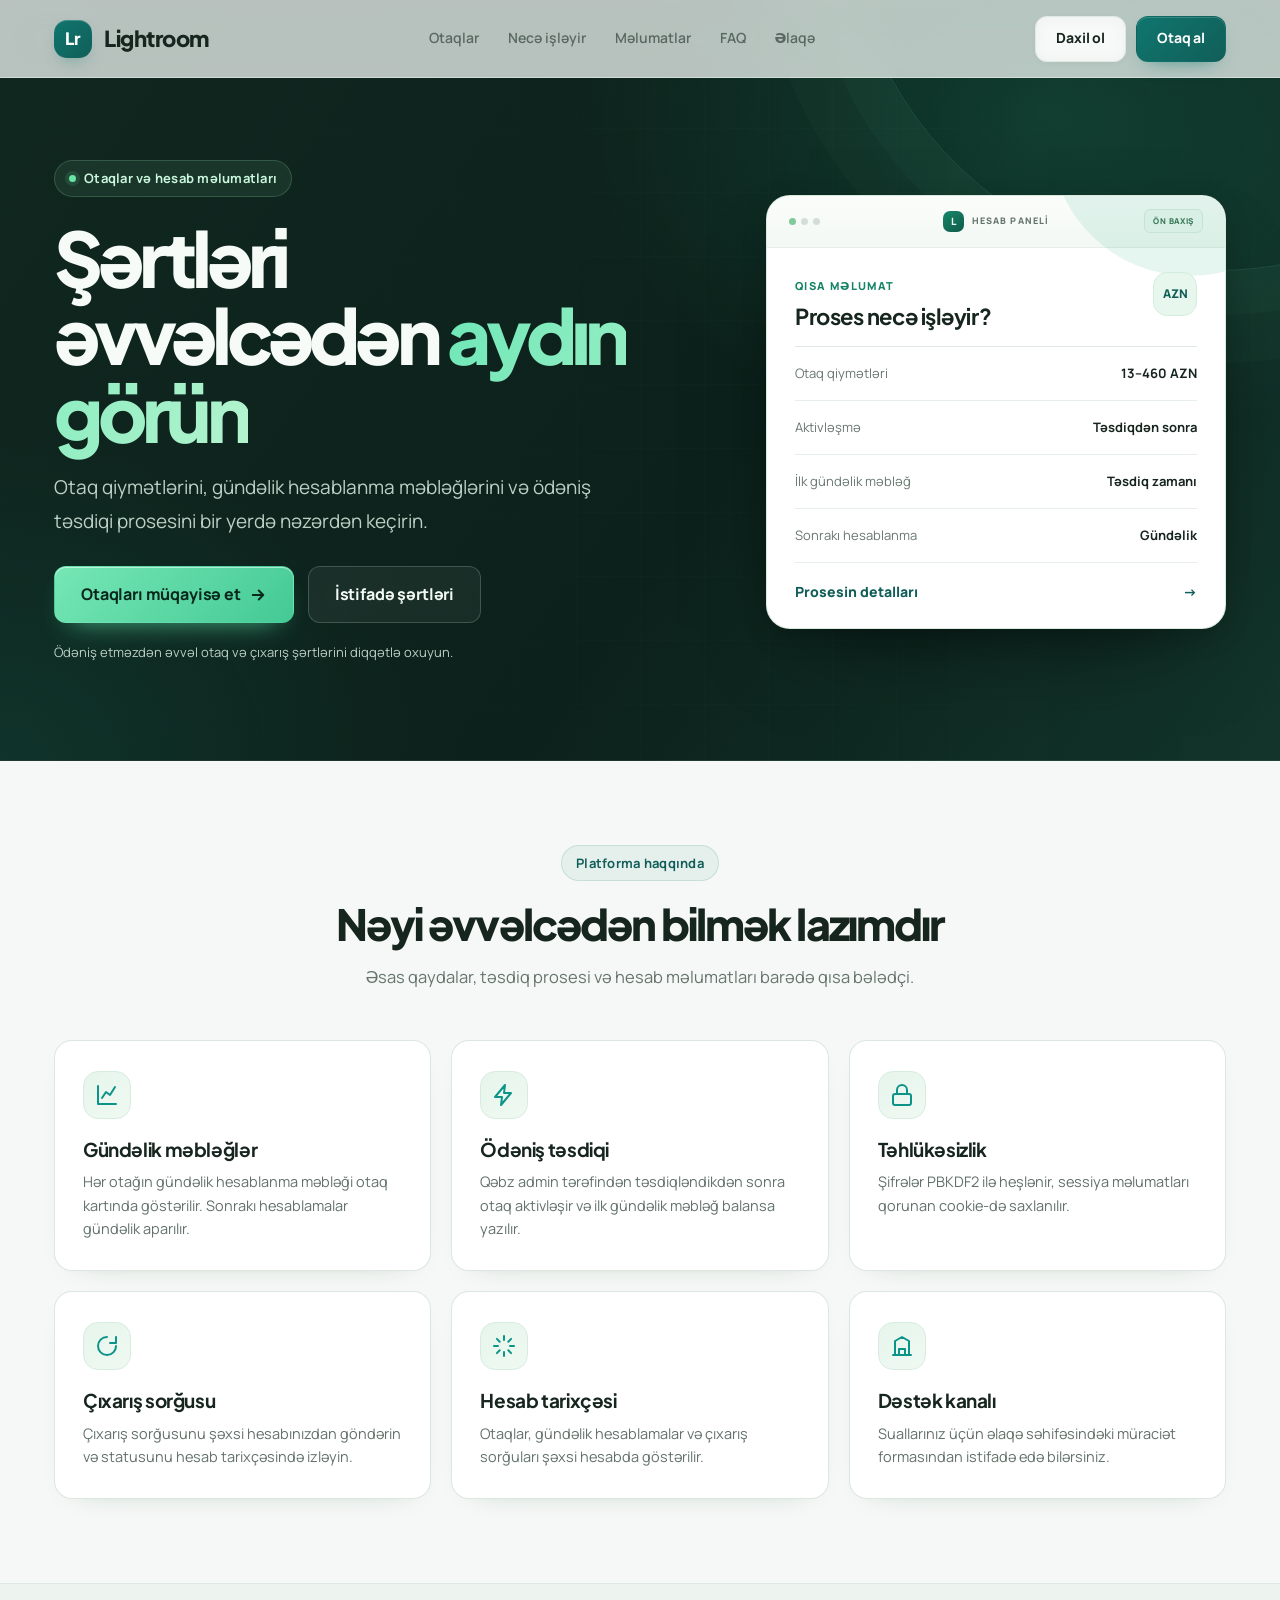
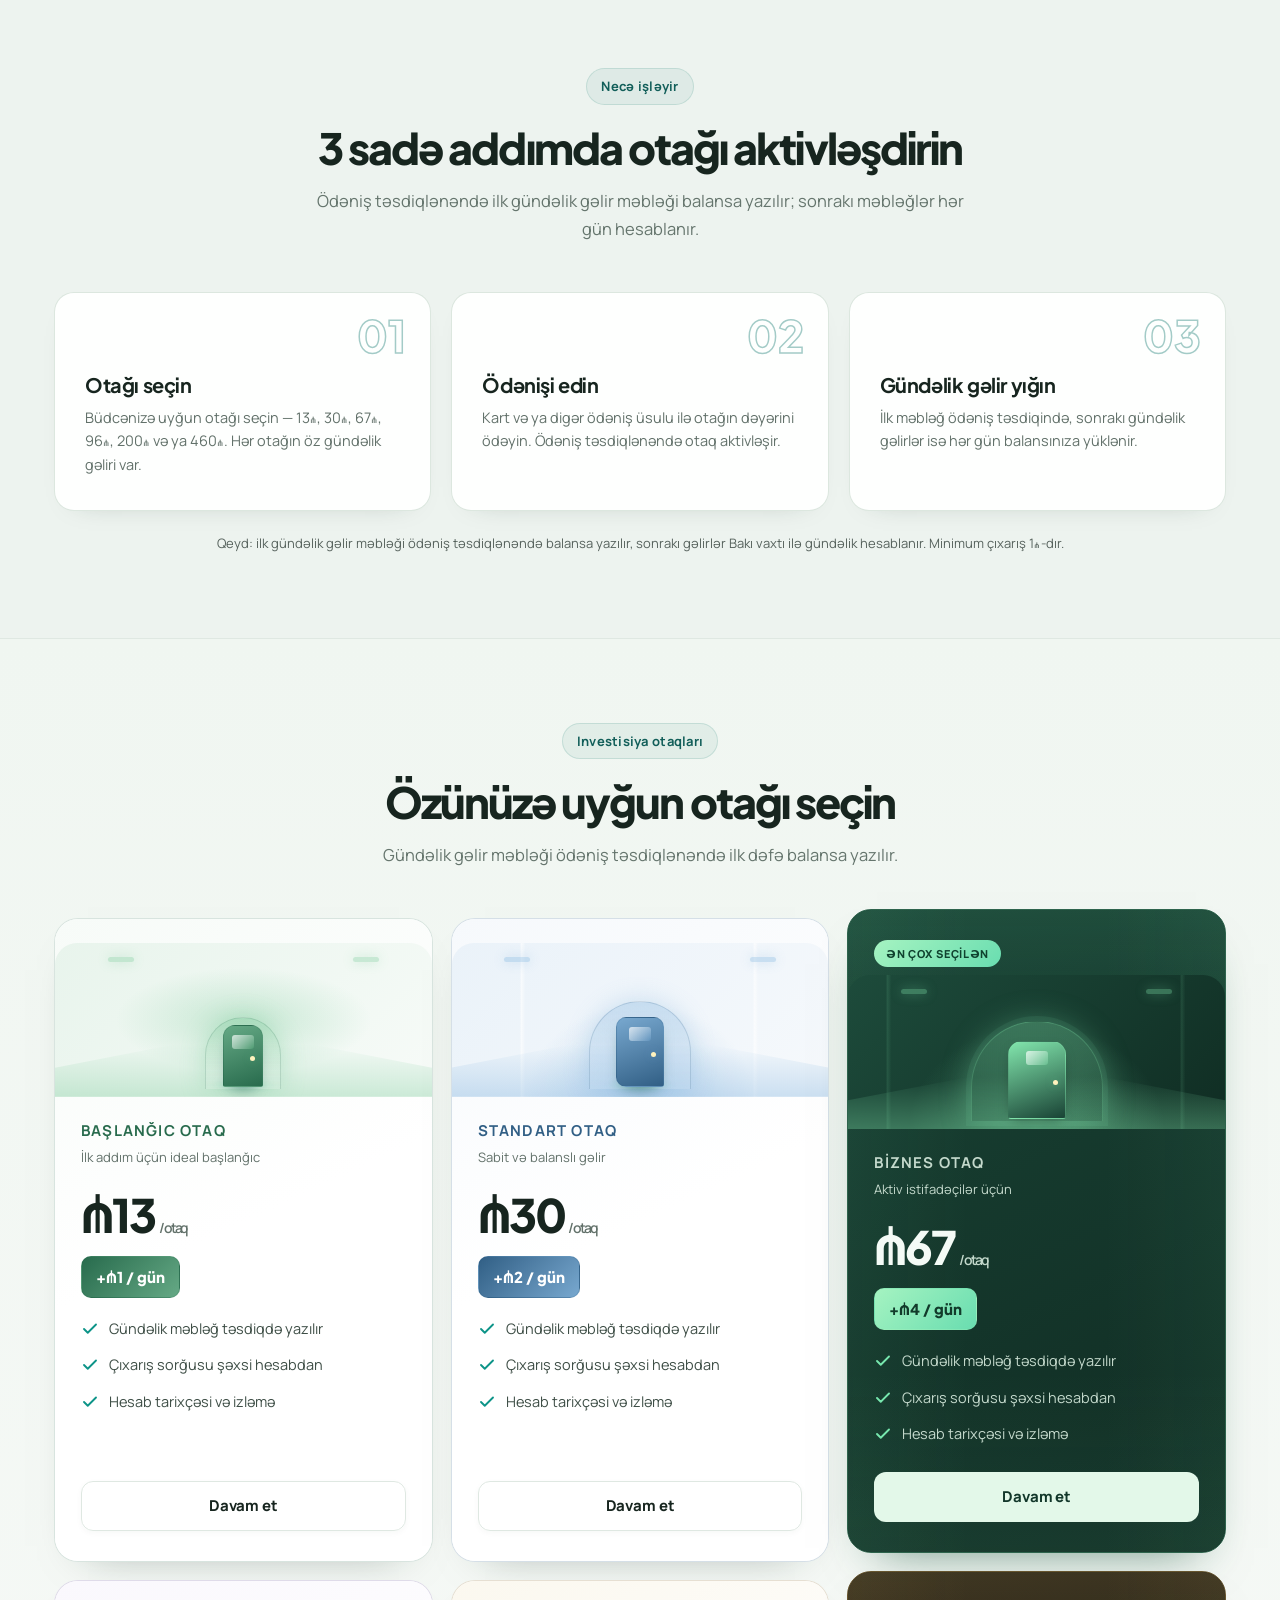
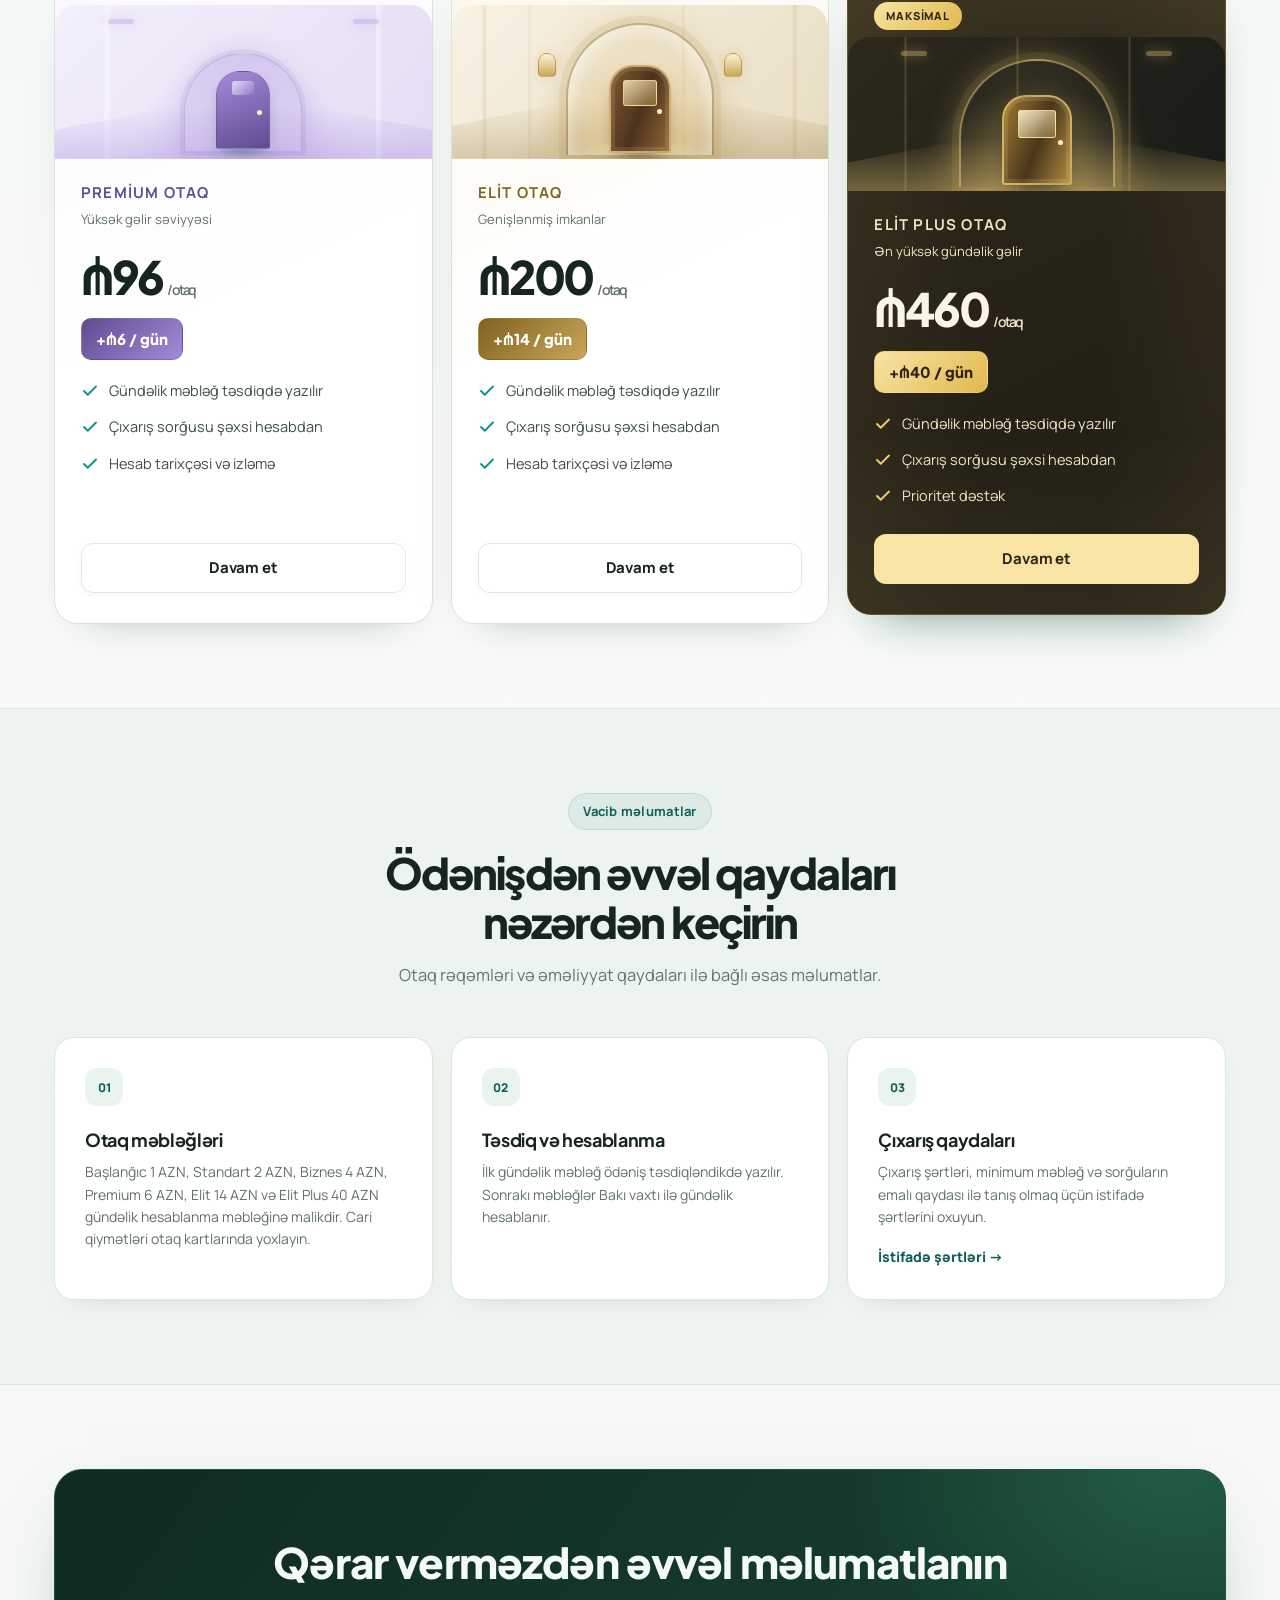
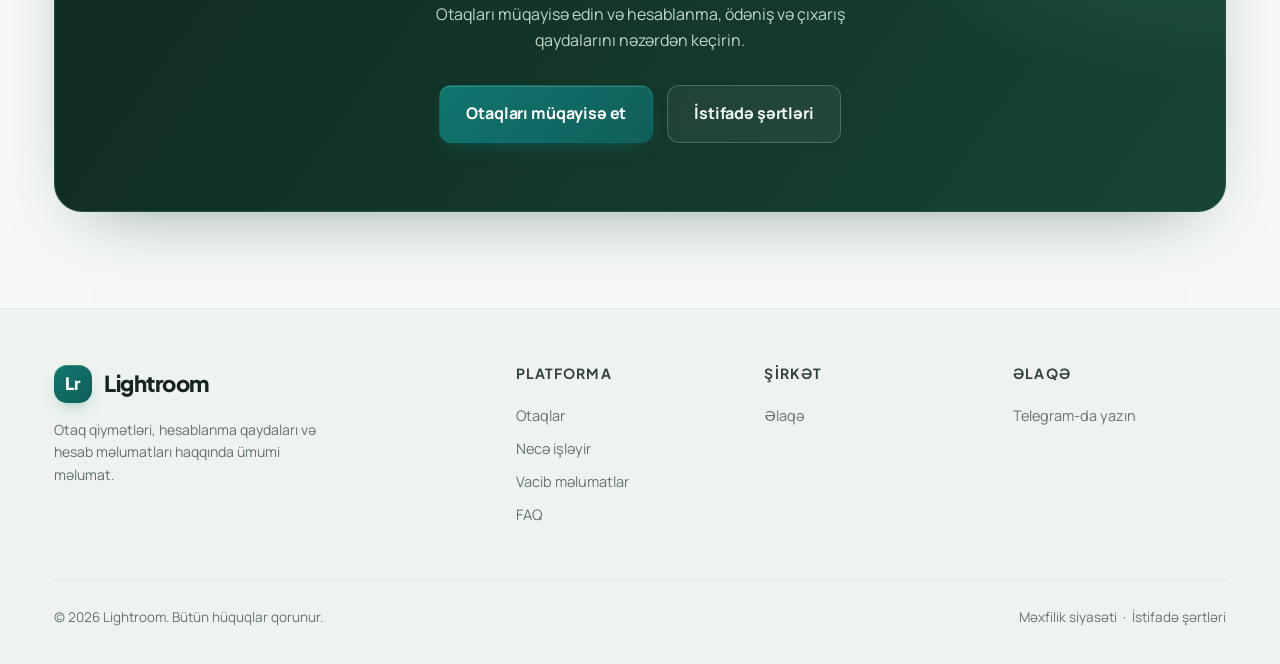
==== commit 5bac4677: "Add files via upload" ====
--- a/index.html
+++ b/index.html
@@ -1,313 +1,396 @@
- 
-<!DOCTYPE html>
-<html lang="az">
-<head>
-<meta charset="UTF-8" />
-<meta name="viewport" content="width=device-width, initial-scale=1.0" />
-<title>Nexora — Paket və hesab məlumatları</title>
-<meta name="description" content="Nexora paketlərinin qiymətləri, gündəlik hesablanma məbləğləri və ödəniş prosesini aydın şəkildə nəzərdən keçirin." />
-<link rel="preconnect" href="https://fonts.googleapis.com" />
-<link rel="preconnect" href="https://fonts.gstatic.com" crossorigin />
-<link href="https://fonts.googleapis.com/css2?family=Manrope:wght@400;500;600;700;800&family=Plus+Jakarta+Sans:wght@500;600;700;800&display=swap" rel="stylesheet" />
-<link rel="stylesheet" href="styles.css" />
-</head>
-<body>
-
-<div class="bg-glow"></div>
-<div class="bg-grid"></div>
-
-<!-- ============ HEADER ============ -->
-<header id="header">
-  <div class="container nav">
-    <a href="index.html" class="logo">
-      <span class="logo-mark">N</span>
-      <span>Nexora</span>
-    </a>
-    <nav class="nav-links" aria-label="Əsas naviqasiya">
-      <a href="index.html#paketler">Paketlər</a>
-      <a href="index.html#nece-isleyir">Necə işləyir</a>
-      <a href="index.html#reyler">Məlumatlar</a>
-      <a href="faq.html">FAQ</a>
-      <a href="elaqe.html">Əlaqə</a>
-    </nav>
-    <div class="nav-cta">
-      <a href="login.html" class="btn btn-ghost">Daxil ol</a>
-      <a href="index.html#paketler" class="btn btn-primary">Paketi al</a>
-      <button class="menu-btn" id="menuBtn" aria-label="Menyunu aç" aria-expanded="false">
-        <span></span><span></span><span></span>
-      </button>
-    </div>
-  </div>
-</header>
-
-<!-- ============ MOBILE MENU ============ -->
-<div class="mobile-menu" id="mobileMenu" hidden>
-  <a href="index.html#paketler">Paketlər</a>
-  <a href="index.html#nece-isleyir">Necə işləyir</a>
-  <a href="index.html#reyler">Məlumatlar</a>
-  <a href="faq.html">FAQ</a>
-  <a href="elaqe.html">Əlaqə</a>
-  <a href="login.html">Daxil ol</a>
-  <a href="index.html#paketler" style="color: var(--accent);">Paketi al</a>
-</div>
-
-<main>
-  <!-- ============ HERO ============ -->
-  <section class="hero" id="ana">
-    <div class="container hero-layout">
-      <div class="hero-copy">
-        <span class="badge reveal"><span class="dot"></span> Paketlər və hesab məlumatları</span>
-        <h1 class="reveal reveal-delay-1">Şərtləri əvvəlcədən <span class="highlight">aydın görün</span></h1>
-        <p class="lead reveal reveal-delay-2">Paket qiymətlərini, gündəlik hesablanma məbləğlərini və ödəniş təsdiqi prosesini bir yerdə nəzərdən keçirin.</p>
-        <div class="hero-actions reveal reveal-delay-3">
-          <a href="index.html#paketler" class="btn btn-primary btn-lg">Paketləri müqayisə et
-          <svg width="18" height="18" viewBox="0 0 24 24" fill="none" stroke="currentColor" stroke-width="2.5" stroke-linecap="round" stroke-linejoin="round"><path d="M5 12h14M13 6l6 6-6 6"/></svg>
-          </a>
-          <a href="istifade-sertleri.html" class="btn btn-ghost btn-lg">İstifadə şərtləri</a>
-        </div>
-        <p class="hero-caption reveal reveal-delay-3">Ödəniş etməzdən əvvəl paket və çıxarış şərtlərini diqqətlə oxuyun.</p>
-      </div>
-
-      <aside class="hero-summary reveal reveal-delay-1" aria-label="Platforma haqqında qısa məlumat">
-        <div class="hero-summary-head">
-          <div>
-            <span class="hero-summary-kicker">QISA MƏLUMAT</span>
-            <h2>Proses necə işləyir?</h2>
-          </div>
-          <span class="hero-summary-mark">AZN</span>
-        </div>
-        <div class="hero-summary-list">
-          <div class="hero-summary-row"><span>Paket qiymətləri</span><strong>13–200 AZN</strong></div>
-          <div class="hero-summary-row"><span>Aktivləşmə</span><strong>Təsdiqdən sonra</strong></div>
-          <div class="hero-summary-row"><span>İlk gündəlik məbləğ</span><strong>Təsdiq zamanı</strong></div>
-          <div class="hero-summary-row"><span>Sonrakı hesablanma</span><strong>Gündəlik</strong></div>
-        </div>
-        <a class="hero-summary-link" href="index.html#nece-isleyir">Prosesin detalları <span aria-hidden="true">→</span></a>
-      </aside>
-    </div>
-  </section>
-
-  <!-- ============ FEATURES ============ -->
-  <section id="xususiyyetler">
-    <div class="container">
-      <div class="section-head reveal">
-        <span class="badge">Platforma haqqında</span>
-        <h2>Nəyi əvvəlcədən bilmək lazımdır</h2>
-        <p>Əsas qaydalar, təsdiq prosesi və hesab məlumatları barədə qısa bələdçi.</p>
-      </div>
-      <div class="features-grid">
-        <article class="feature-card reveal">
-          <div class="feature-icon"><svg viewBox="0 0 24 24" fill="none" stroke-width="2" stroke-linecap="round" stroke-linejoin="round"><path d="M3 3v18h18"/><path d="M7 15l4-6 4 3 5-8"/></svg></div>
-          <h3>Gündəlik məbləğlər</h3>
-          <p>Hər paketin gündəlik hesablanma məbləği paket kartında göstərilir. Sonrakı hesablamalar gündəlik aparılır.</p>
-        </article>
-        <article class="feature-card reveal reveal-delay-1">
-          <div class="feature-icon"><svg viewBox="0 0 24 24" fill="none" stroke-width="2" stroke-linecap="round" stroke-linejoin="round"><path d="M13 2 3 14h7l-1 8 10-12h-7l1-8z"/></svg></div>
-          <h3>Ödəniş təsdiqi</h3>
-          <p>Qəbz admin tərəfindən təsdiqləndikdən sonra paket aktivləşir və ilk gündəlik məbləğ balansa yazılır.</p>
-        </article>
-        <article class="feature-card reveal reveal-delay-2">
-          <div class="feature-icon"><svg viewBox="0 0 24 24" fill="none" stroke-width="2" stroke-linecap="round" stroke-linejoin="round"><rect x="3" y="11" width="18" height="11" rx="2"/><path d="M7 11V7a5 5 0 0 1 10 0v4"/></svg></div>
-          <h3>Təhlükəsizlik</h3>
-          <p>Şifrələr PBKDF2 ilə heşlənir, sessiya məlumatları qorunan cookie-də saxlanılır.</p>
-        </article>
-        <article class="feature-card reveal">
-          <div class="feature-icon"><svg viewBox="0 0 24 24" fill="none" stroke-width="2" stroke-linecap="round" stroke-linejoin="round"><path d="M21 12a9 9 0 1 1-9-9"/><path d="M21 3v6h-6"/></svg></div>
-          <h3>Çıxarış sorğusu</h3>
-          <p>Çıxarış sorğusunu şəxsi hesabınızdan göndərin və statusunu hesab tarixçəsində izləyin.</p>
-        </article>
-        <article class="feature-card reveal reveal-delay-1">
-          <div class="feature-icon"><svg viewBox="0 0 24 24" fill="none" stroke-width="2" stroke-linecap="round" stroke-linejoin="round"><path d="M12 2v4M12 18v4M4.9 4.9l2.8 2.8M16.3 16.3l2.8 2.8M2 12h4M18 12h4M4.9 19.1l2.8-2.8M16.3 7.7l2.8-2.8"/></svg></div>
-          <h3>Hesab tarixçəsi</h3>
-          <p>Paketlər, gündəlik hesablamalar və çıxarış sorğuları şəxsi hesabda göstərilir.</p>
-        </article>
-        <article class="feature-card reveal reveal-delay-2">
-          <div class="feature-icon"><svg viewBox="0 0 24 24" fill="none" stroke-width="2" stroke-linecap="round" stroke-linejoin="round"><path d="M3 21h18M5 21V7l7-4 7 4v14M9 21v-6h6v6"/></svg></div>
-          <h3>Dəstək kanalı</h3>
-          <p>Suallarınız üçün əlaqə səhifəsindəki müraciət formasından istifadə edə bilərsiniz.</p>
-        </article>
-      </div>
-    </div>
-  </section>
-
-  <!-- ============ HOW IT WORKS ============ -->
-  <section id="nece-isleyir" style="background: var(--bg-soft); border-top: 1px solid var(--border); border-bottom: 1px solid var(--border);">
-    <div class="container">
-      <div class="section-head reveal">
-        <span class="badge">Necə işləyir</span>
-        <h2>3 sadə addımda paketi aktivləşdirin</h2>
-        <p>Ödəniş təsdiqlənəndə ilk gündəlik gəlir məbləği balansa yazılır; sonrakı məbləğlər hər gün hesablanır.</p>
-      </div>
-      <div class="steps">
-        <article class="step-card reveal">
-          <h3>Paketi seçin</h3>
-          <p>Büdcənizə uyğun paketi seçin — 13₼, 30₼, 67₼, 96₼ və ya 200₼. Hər paketin öz gündəlik gəliri var.</p>
-        </article>
-        <article class="step-card reveal reveal-delay-1">
-          <h3>Ödənişi edin</h3>
-          <p>Kart və ya digər ödəniş üsulu ilə paketin dəyərini ödəyin. Ödəniş təsdiqlənəndə paket aktivləşir.</p>
-        </article>
-        <article class="step-card reveal reveal-delay-2">
-          <h3>Gündəlik gəlir yığın</h3>
-          <p>İlk məbləğ ödəniş təsdiqində, sonrakı gündəlik gəlirlər isə hər gün balansınıza yüklənir.</p>
-        </article>
-      </div>
-      <p style="margin-top:22px; text-align:center; font-size:13px; opacity:.7;">Qeyd: ilk gündəlik gəlir məbləği ödəniş təsdiqlənəndə balansa yazılır, sonrakı gəlirlər Bakı vaxtı ilə gündəlik hesablanır. Minimum çıxarış 1₼-dır.</p>
-    </div>
-  </section>
-
-  <!-- ============ PACKAGES ============ -->
-  <section id="paketler">
-    <div class="container">
-      <div class="section-head reveal">
-        <span class="badge">İnvestisiya paketləri</span>
-        <h2>Özünüzə uyğun paketi seçin</h2>
-        <p>Gündəlik gəlir məbləği ödəniş təsdiqlənəndə ilk dəfə balansa yazılır.</p>
-      </div>
-      <div class="pricing-grid">
-        <article class="price-card reveal">
-          <div class="plan-name">Başlanğıc</div>
-          <div class="price">₼13</div>
-          <div class="daily-income">+₼1 / gün</div>
-          <ul>
-            <li><svg viewBox="0 0 24 24" fill="none" stroke-width="2.5" stroke-linecap="round" stroke-linejoin="round"><path d="M20 6 9 17l-5-5"/></svg> İlk gündəlik məbləğ təsdiqdə yazılır</li>
-            <li><svg viewBox="0 0 24 24" fill="none" stroke-width="2.5" stroke-linecap="round" stroke-linejoin="round"><path d="M20 6 9 17l-5-5"/></svg> Çıxarış sorğusu şəxsi hesabdan</li>
-          </ul>
-          <a href="qeydiyyat.html" class="btn btn-primary">Davam et</a>
-        </article>
-        <article class="price-card reveal reveal-delay-1">
-          <div class="plan-name">Standart</div>
-          <div class="price">₼30</div>
-          <div class="daily-income">+₼2 / gün</div>
-          <ul>
-            <li><svg viewBox="0 0 24 24" fill="none" stroke-width="2.5" stroke-linecap="round" stroke-linejoin="round"><path d="M20 6 9 17l-5-5"/></svg> İlk gündəlik məbləğ təsdiqdə yazılır</li>
-            <li><svg viewBox="0 0 24 24" fill="none" stroke-width="2.5" stroke-linecap="round" stroke-linejoin="round"><path d="M20 6 9 17l-5-5"/></svg> Çıxarış sorğusu şəxsi hesabdan</li>
-          </ul>
-          <a href="qeydiyyat.html" class="btn btn-primary">Davam et</a>
-        </article>
-        <article class="price-card reveal reveal-delay-2">
-          <div class="plan-name">Biznes</div>
-          <div class="price">₼67</div>
-          <div class="daily-income">+₼4 / gün</div>
-          <ul>
-            <li><svg viewBox="0 0 24 24" fill="none" stroke-width="2.5" stroke-linecap="round" stroke-linejoin="round"><path d="M20 6 9 17l-5-5"/></svg> İlk gündəlik məbləğ təsdiqdə yazılır</li>
-            <li><svg viewBox="0 0 24 24" fill="none" stroke-width="2.5" stroke-linecap="round" stroke-linejoin="round"><path d="M20 6 9 17l-5-5"/></svg> Çıxarış sorğusu şəxsi hesabdan</li>
-          </ul>
-          <a href="qeydiyyat.html" class="btn btn-primary">Davam et</a>
-        </article>
-        <article class="price-card reveal reveal-delay-3">
-          <div class="plan-name">Premium</div>
-          <div class="price">₼96</div>
-          <div class="daily-income">+₼6 / gün</div>
-          <ul>
-            <li><svg viewBox="0 0 24 24" fill="none" stroke-width="2.5" stroke-linecap="round" stroke-linejoin="round"><path d="M20 6 9 17l-5-5"/></svg> İlk gündəlik məbləğ təsdiqdə yazılır</li>
-            <li><svg viewBox="0 0 24 24" fill="none" stroke-width="2.5" stroke-linecap="round" stroke-linejoin="round"><path d="M20 6 9 17l-5-5"/></svg> Çıxarış sorğusu şəxsi hesabdan</li>
-          </ul>
-          <a href="qeydiyyat.html" class="btn btn-primary">Davam et</a>
-        </article>
-        <article class="price-card reveal">
-          <div class="plan-name">Elit</div>
-          <div class="price">₼200</div>
-          <div class="daily-income">+₼14 / gün</div>
-          <ul>
-            <li><svg viewBox="0 0 24 24" fill="none" stroke-width="2.5" stroke-linecap="round" stroke-linejoin="round"><path d="M20 6 9 17l-5-5"/></svg> İlk gündəlik məbləğ təsdiqdə yazılır</li>
-            <li><svg viewBox="0 0 24 24" fill="none" stroke-width="2.5" stroke-linecap="round" stroke-linejoin="round"><path d="M20 6 9 17l-5-5"/></svg> Çıxarış sorğusu şəxsi hesabdan</li>
-          </ul>
-          <a href="qeydiyyat.html" class="btn btn-primary">Davam et</a>
-        </article>
-      </div>
-    </div>
-  </section>
-
-  <!-- ============ IMPORTANT INFORMATION ============ -->
-  <section id="reyler" style="background: var(--bg-soft); border-top: 1px solid var(--border); border-bottom: 1px solid var(--border);">
-    <div class="container">
-      <div class="section-head reveal">
-        <span class="badge">Vacib məlumatlar</span>
-        <h2>Ödənişdən əvvəl qaydaları nəzərdən keçirin</h2>
-        <p>Paket rəqəmləri və əməliyyat qaydaları ilə bağlı əsas məlumatlar.</p>
-      </div>
-      <div class="info-grid">
-        <article class="info-card reveal">
-          <span class="info-number">01</span>
-          <h3>Paket məbləğləri</h3>
-          <p>Başlanğıc 1 AZN, Standart 2 AZN, Biznes 4 AZN, Premium 6 AZN və Elit 14 AZN gündəlik hesablanma məbləğinə malikdir. Cari qiymətləri paket kartlarında yoxlayın.</p>
-        </article>
-        <article class="info-card reveal reveal-delay-1">
-          <span class="info-number">02</span>
-          <h3>Təsdiq və hesablanma</h3>
-          <p>İlk gündəlik məbləğ ödəniş təsdiqləndikdə yazılır. Sonrakı məbləğlər Bakı vaxtı ilə gündəlik hesablanır.</p>
-        </article>
-        <article class="info-card reveal reveal-delay-2">
-          <span class="info-number">03</span>
-          <h3>Çıxarış qaydaları</h3>
-          <p>Çıxarış şərtləri, minimum məbləğ və sorğuların emalı qaydası ilə tanış olmaq üçün istifadə şərtlərini oxuyun.</p>
-          <a href="istifade-sertleri.html" class="info-link">İstifadə şərtləri <span aria-hidden="true">→</span></a>
-        </article>
-      </div>
-    </div>
-  </section>
-
-  <!-- ============ CTA ============ -->
-  <section id="basla">
-    <div class="container">
-      <div class="cta-box reveal">
-        <h2>Qərar verməzdən əvvəl məlumatlanın</h2>
-        <p>Paketləri müqayisə edin və hesablanma, ödəniş və çıxarış qaydalarını nəzərdən keçirin.</p>
-        <div class="cta-actions">
-          <a href="index.html#paketler" class="btn btn-primary btn-lg">Paketləri müqayisə et</a>
-          <a href="istifade-sertleri.html" class="btn btn-ghost btn-lg">İstifadə şərtləri</a>
-        </div>
-      </div>
-    </div>
-  </section>
-</main>
-
-<!-- ============ FOOTER ============ -->
-<footer>
-  <div class="container">
-    <div class="footer-grid">
-      <div class="footer-brand">
-        <a href="index.html" class="logo">
-          <span class="logo-mark">N</span>
-          <span>Nexora</span>
-        </a>
-        <p>Paket qiymətləri, hesablanma qaydaları və hesab məlumatları haqqında ümumi məlumat.</p>
-      </div>
-      <div class="footer-col">
-        <h4>Platforma</h4>
-        <a href="index.html#paketler">Paketlər</a>
-        <a href="index.html#nece-isleyir">Necə işləyir</a>
-        <a href="index.html#reyler">Vacib məlumatlar</a>
-        <a href="faq.html">FAQ</a>
-      </div>
-      <div class="footer-col">
-        <h4>Şirkət</h4>
-        <a href="elaqe.html">Əlaqə</a>
-      </div>
-      <div class="footer-col">
-        <h4>Əlaqə</h4>
-        <a href="https://t.me/noname112211" target="_blank" rel="noopener noreferrer">Telegram-da yazın</a>
-      </div>
-    </div>
-    <div class="footer-bottom">
-      <p>© <span id="year">2026</span> Nexora. Bütün hüquqlar qorunur.</p>
-      <p><a href="mexfilik.html">Məxfilik siyasəti</a> &nbsp;·&nbsp; <a href="istifade-sertleri.html">İstifadə şərtləri</a></p>
-    </div>
-  </div>
-</footer>
-
-<script src="api-config.js"></script>
-<script src="api.js"></script>
-<script>
-  // Fallback: keep the footer year current even if script.js fails to load.
-  (function () {
-    try {
-      var y = document.getElementById('year');
-      if (y && y.textContent === '2026') y.textContent = String(new Date().getFullYear());
-    } catch (e) { /* no-op */ }
-  })();
-</script>
-<script src="script.js"></script>
-</body>
-</html>
+﻿ 
+<!DOCTYPE html>
+<html lang="az">
+<head>
+<meta charset="UTF-8" />
+<meta name="viewport" content="width=device-width, initial-scale=1.0" />
+<title>Lightroom — Otaq və hesab məlumatları</title>
+<meta name="description" content="Lightroom otaqlarınin qiymətləri, gündəlik hesablanma məbləğləri və ödəniş prosesini aydın şəkildə nəzərdən keçirin." />
+<link rel="preconnect" href="https://fonts.googleapis.com" />
+<link rel="preconnect" href="https://fonts.gstatic.com" crossorigin />
+<link href="https://fonts.googleapis.com/css2?family=Manrope:wght@400;500;600;700;800&family=Plus+Jakarta+Sans:wght@500;600;700;800&display=swap" rel="stylesheet" />
+<link rel="stylesheet" href="styles.css" />
+</head>
+<body>
+
+<div class="bg-glow"></div>
+<div class="bg-grid"></div>
+
+<!-- ============ HEADER ============ -->
+<header id="header">
+  <div class="container nav">
+    <a href="index.html" class="logo">
+      <span class="logo-mark">Lr</span>
+      <span>Lightroom</span>
+    </a>
+    <nav class="nav-links" aria-label="Əsas naviqasiya">
+      <a href="index.html#otaqler">Otaqlar</a>
+      <a href="index.html#nece-isleyir">Necə işləyir</a>
+      <a href="index.html#reyler">Məlumatlar</a>
+      <a href="faq.html">FAQ</a>
+      <a href="elaqe.html">Əlaqə</a>
+    </nav>
+    <div class="nav-cta">
+      <a href="login.html" class="btn btn-ghost">Daxil ol</a>
+      <a href="index.html#otaqler" class="btn btn-primary">Otaq al</a>
+      <button class="menu-btn" id="menuBtn" aria-label="Menyunu aç" aria-expanded="false">
+        <span></span><span></span><span></span>
+      </button>
+    </div>
+  </div>
+</header>
+
+<!-- ============ MOBILE MENU ============ -->
+<div class="mobile-menu" id="mobileMenu" hidden>
+  <a href="index.html#otaqler">Otaqlar</a>
+  <a href="index.html#nece-isleyir">Necə işləyir</a>
+  <a href="index.html#reyler">Məlumatlar</a>
+  <a href="faq.html">FAQ</a>
+  <a href="elaqe.html">Əlaqə</a>
+  <a href="login.html">Daxil ol</a>
+  <a href="index.html#otaqler" style="color: var(--accent);">Otaq al</a>
+</div>
+
+<main>
+  <!-- ============ HERO ============ -->
+  <section class="hero" id="ana">
+    <div class="container hero-layout">
+      <div class="hero-copy">
+        <span class="badge reveal"><span class="dot"></span> Otaqlar və hesab məlumatları</span>
+        <h1 class="reveal reveal-delay-1">Şərtləri əvvəlcədən <span class="highlight">aydın görün</span></h1>
+        <p class="lead reveal reveal-delay-2">Otaq qiymətlərini, gündəlik hesablanma məbləğlərini və ödəniş təsdiqi prosesini bir yerdə nəzərdən keçirin.</p>
+        <div class="hero-actions reveal reveal-delay-3">
+          <a href="index.html#otaqler" class="btn btn-primary btn-lg">Otaqları müqayisə et
+          <svg width="18" height="18" viewBox="0 0 24 24" fill="none" stroke="currentColor" stroke-width="2.5" stroke-linecap="round" stroke-linejoin="round"><path d="M5 12h14M13 6l6 6-6 6"/></svg>
+          </a>
+          <a href="istifade-sertleri.html" class="btn btn-ghost btn-lg">İstifadə şərtləri</a>
+        </div>
+        <p class="hero-caption reveal reveal-delay-3">Ödəniş etməzdən əvvəl otaq və çıxarış şərtlərini diqqətlə oxuyun.</p>
+      </div>
+
+      <aside class="hero-summary reveal reveal-delay-1" aria-label="Platforma haqqında qısa məlumat">
+        <div class="hero-preview-toolbar" aria-hidden="true">
+          <div class="hero-preview-window"><span></span><span></span><span></span></div>
+          <div class="hero-preview-identity"><span class="hero-preview-logo">L</span><span>HESAB PANELİ</span></div>
+          <span class="hero-preview-tag">ÖN BAXIŞ</span>
+        </div>
+        <div class="hero-summary-head">
+          <div>
+            <span class="hero-summary-kicker">QISA MƏLUMAT</span>
+            <h2>Proses necə işləyir?</h2>
+          </div>
+          <span class="hero-summary-mark">AZN</span>
+        </div>
+        <div class="hero-summary-list">
+          <div class="hero-summary-row"><span>Otaq qiymətləri</span><strong>13–460 AZN</strong></div>
+          <div class="hero-summary-row"><span>Aktivləşmə</span><strong>Təsdiqdən sonra</strong></div>
+          <div class="hero-summary-row"><span>İlk gündəlik məbləğ</span><strong>Təsdiq zamanı</strong></div>
+          <div class="hero-summary-row"><span>Sonrakı hesablanma</span><strong>Gündəlik</strong></div>
+        </div>
+        <a class="hero-summary-link" href="index.html#nece-isleyir">Prosesin detalları <span aria-hidden="true">→</span></a>
+      </aside>
+    </div>
+  </section>
+
+  <!-- ============ FEATURES ============ -->
+  <section id="xususiyyetler">
+    <div class="container">
+      <div class="section-head reveal">
+        <span class="badge">Platforma haqqında</span>
+        <h2>Nəyi əvvəlcədən bilmək lazımdır</h2>
+        <p>Əsas qaydalar, təsdiq prosesi və hesab məlumatları barədə qısa bələdçi.</p>
+      </div>
+      <div class="features-grid">
+        <article class="feature-card reveal">
+          <div class="feature-icon"><svg viewBox="0 0 24 24" fill="none" stroke-width="2" stroke-linecap="round" stroke-linejoin="round"><path d="M3 3v18h18"/><path d="M7 15l4-6 4 3 5-8"/></svg></div>
+          <h3>Gündəlik məbləğlər</h3>
+          <p>Hər otağın gündəlik hesablanma məbləği otaq kartında göstərilir. Sonrakı hesablamalar gündəlik aparılır.</p>
+        </article>
+        <article class="feature-card reveal reveal-delay-1">
+          <div class="feature-icon"><svg viewBox="0 0 24 24" fill="none" stroke-width="2" stroke-linecap="round" stroke-linejoin="round"><path d="M13 2 3 14h7l-1 8 10-12h-7l1-8z"/></svg></div>
+          <h3>Ödəniş təsdiqi</h3>
+          <p>Qəbz admin tərəfindən təsdiqləndikdən sonra otaq aktivləşir və ilk gündəlik məbləğ balansa yazılır.</p>
+        </article>
+        <article class="feature-card reveal reveal-delay-2">
+          <div class="feature-icon"><svg viewBox="0 0 24 24" fill="none" stroke-width="2" stroke-linecap="round" stroke-linejoin="round"><rect x="3" y="11" width="18" height="11" rx="2"/><path d="M7 11V7a5 5 0 0 1 10 0v4"/></svg></div>
+          <h3>Təhlükəsizlik</h3>
+          <p>Şifrələr PBKDF2 ilə heşlənir, sessiya məlumatları qorunan cookie-də saxlanılır.</p>
+        </article>
+        <article class="feature-card reveal">
+          <div class="feature-icon"><svg viewBox="0 0 24 24" fill="none" stroke-width="2" stroke-linecap="round" stroke-linejoin="round"><path d="M21 12a9 9 0 1 1-9-9"/><path d="M21 3v6h-6"/></svg></div>
+          <h3>Çıxarış sorğusu</h3>
+          <p>Çıxarış sorğusunu şəxsi hesabınızdan göndərin və statusunu hesab tarixçəsində izləyin.</p>
+        </article>
+        <article class="feature-card reveal reveal-delay-1">
+          <div class="feature-icon"><svg viewBox="0 0 24 24" fill="none" stroke-width="2" stroke-linecap="round" stroke-linejoin="round"><path d="M12 2v4M12 18v4M4.9 4.9l2.8 2.8M16.3 16.3l2.8 2.8M2 12h4M18 12h4M4.9 19.1l2.8-2.8M16.3 7.7l2.8-2.8"/></svg></div>
+          <h3>Hesab tarixçəsi</h3>
+          <p>Otaqlar, gündəlik hesablamalar və çıxarış sorğuları şəxsi hesabda göstərilir.</p>
+        </article>
+        <article class="feature-card reveal reveal-delay-2">
+          <div class="feature-icon"><svg viewBox="0 0 24 24" fill="none" stroke-width="2" stroke-linecap="round" stroke-linejoin="round"><path d="M3 21h18M5 21V7l7-4 7 4v14M9 21v-6h6v6"/></svg></div>
+          <h3>Dəstək kanalı</h3>
+          <p>Suallarınız üçün əlaqə səhifəsindəki müraciət formasından istifadə edə bilərsiniz.</p>
+        </article>
+      </div>
+    </div>
+  </section>
+
+  <!-- ============ HOW IT WORKS ============ -->
+  <section id="nece-isleyir" style="background: var(--bg-soft); border-top: 1px solid var(--border); border-bottom: 1px solid var(--border);">
+    <div class="container">
+      <div class="section-head reveal">
+        <span class="badge">Necə işləyir</span>
+        <h2>3 sadə addımda otağı aktivləşdirin</h2>
+        <p>Ödəniş təsdiqlənəndə ilk gündəlik gəlir məbləği balansa yazılır; sonrakı məbləğlər hər gün hesablanır.</p>
+      </div>
+      <div class="steps">
+        <article class="step-card reveal">
+          <h3>Otağı seçin</h3>
+          <p>Büdcənizə uyğun otağı seçin — 13₼, 30₼, 67₼, 96₼, 200₼ və ya 460₼. Hər otağın öz gündəlik gəliri var.</p>
+        </article>
+        <article class="step-card reveal reveal-delay-1">
+          <h3>Ödənişi edin</h3>
+          <p>Kart və ya digər ödəniş üsulu ilə otağın dəyərini ödəyin. Ödəniş təsdiqlənəndə otaq aktivləşir.</p>
+        </article>
+        <article class="step-card reveal reveal-delay-2">
+          <h3>Gündəlik gəlir yığın</h3>
+          <p>İlk məbləğ ödəniş təsdiqində, sonrakı gündəlik gəlirlər isə hər gün balansınıza yüklənir.</p>
+        </article>
+      </div>
+      <p style="margin-top:22px; text-align:center; font-size:13px; opacity:.7;">Qeyd: ilk gündəlik gəlir məbləği ödəniş təsdiqlənəndə balansa yazılır, sonrakı gəlirlər Bakı vaxtı ilə gündəlik hesablanır. Minimum çıxarış 1₼-dır.</p>
+    </div>
+  </section>
+
+  <!-- ============ PACKAGES ============ -->
+  <section id="otaqler">
+    <div class="container">
+      <div class="section-head reveal">
+        <span class="badge">Investisiya otaqları</span>
+        <h2>Özünüzə uyğun otağı seçin</h2>
+        <p>Gündəlik gəlir məbləği ödəniş təsdiqlənəndə ilk dəfə balansa yazılır.</p>
+      </div>
+      <div class="pricing-grid">
+        <article class="price-card reveal" data-room="starter">
+          <div class="room-visual" aria-hidden="true">
+            <span class="room-light l1"></span>
+            <span class="room-light l2"></span>
+            <span class="room-door"></span>
+            <span class="room-glow"></span>
+          </div>
+          <div class="plan-head">
+            <span class="room-icon" aria-hidden="true"><svg viewBox="0 0 24 24" fill="none" stroke="currentColor" stroke-width="1.8" stroke-linecap="round" stroke-linejoin="round"><path d="M3 21V5a2 2 0 0 1 2-2h9a2 2 0 0 1 2 2v16"/><path d="M3 21h18"/><path d="M16 8h2a2 2 0 0 1 2 2v11"/><circle cx="11.5" cy="12" r="1"/></svg></span>
+            <div class="plan-name">Başlanğıc Otaq</div>
+            <p class="plan-desc">İlk addım üçün ideal başlanğıc</p>
+          </div>
+          <div class="price">₼13<span>/ otaq</span></div>
+          <div class="daily-income">+₼1 / gün</div>
+          <ul>
+            <li><svg viewBox="0 0 24 24" fill="none" stroke-width="2.5" stroke-linecap="round" stroke-linejoin="round"><path d="M20 6 9 17l-5-5"/></svg> Gündəlik məbləğ təsdiqdə yazılır</li>
+            <li><svg viewBox="0 0 24 24" fill="none" stroke-width="2.5" stroke-linecap="round" stroke-linejoin="round"><path d="M20 6 9 17l-5-5"/></svg> Çıxarış sorğusu şəxsi hesabdan</li>
+            <li><svg viewBox="0 0 24 24" fill="none" stroke-width="2.5" stroke-linecap="round" stroke-linejoin="round"><path d="M20 6 9 17l-5-5"/></svg> Hesab tarixçəsi və izləmə</li>
+          </ul>
+          <a href="qeydiyyat.html" class="btn btn-ghost">Davam et</a>
+        </article>
+        <article class="price-card reveal reveal-delay-1" data-room="standard">
+          <div class="room-visual" aria-hidden="true">
+            <span class="room-light l1"></span>
+            <span class="room-light l2"></span>
+            <span class="room-door"></span>
+            <span class="room-glow"></span>
+          </div>
+          <div class="plan-head">
+            <span class="room-icon" aria-hidden="true"><svg viewBox="0 0 24 24" fill="none" stroke="currentColor" stroke-width="1.8" stroke-linecap="round" stroke-linejoin="round"><path d="M3 21V5a2 2 0 0 1 2-2h9a2 2 0 0 1 2 2v16"/><path d="M3 21h18"/><path d="M16 8h2a2 2 0 0 1 2 2v11"/><circle cx="11.5" cy="12" r="1"/></svg></span>
+            <div class="plan-name">Standart Otaq</div>
+            <p class="plan-desc">Sabit və balanslı gəlir</p>
+          </div>
+          <div class="price">₼30<span>/ otaq</span></div>
+          <div class="daily-income">+₼2 / gün</div>
+          <ul>
+            <li><svg viewBox="0 0 24 24" fill="none" stroke-width="2.5" stroke-linecap="round" stroke-linejoin="round"><path d="M20 6 9 17l-5-5"/></svg> Gündəlik məbləğ təsdiqdə yazılır</li>
+            <li><svg viewBox="0 0 24 24" fill="none" stroke-width="2.5" stroke-linecap="round" stroke-linejoin="round"><path d="M20 6 9 17l-5-5"/></svg> Çıxarış sorğusu şəxsi hesabdan</li>
+            <li><svg viewBox="0 0 24 24" fill="none" stroke-width="2.5" stroke-linecap="round" stroke-linejoin="round"><path d="M20 6 9 17l-5-5"/></svg> Hesab tarixçəsi və izləmə</li>
+          </ul>
+          <a href="qeydiyyat.html" class="btn btn-ghost">Davam et</a>
+        </article>
+        <article class="price-card reveal reveal-delay-2" data-room="business">
+          <div class="plan-popular">Ən çox seçilən</div>
+          <div class="room-visual" aria-hidden="true">
+            <span class="room-light l1"></span>
+            <span class="room-light l2"></span>
+            <span class="room-door"></span>
+            <span class="room-glow"></span>
+          </div>
+          <div class="plan-head">
+            <span class="room-icon" aria-hidden="true"><svg viewBox="0 0 24 24" fill="none" stroke="currentColor" stroke-width="1.8" stroke-linecap="round" stroke-linejoin="round"><path d="M3 21V5a2 2 0 0 1 2-2h9a2 2 0 0 1 2 2v16"/><path d="M3 21h18"/><path d="M16 8h2a2 2 0 0 1 2 2v11"/><circle cx="11.5" cy="12" r="1"/></svg></span>
+            <div class="plan-name">Biznes Otaq</div>
+            <p class="plan-desc">Aktiv istifadəçilər üçün</p>
+          </div>
+          <div class="price">₼67<span>/ otaq</span></div>
+          <div class="daily-income">+₼4 / gün</div>
+          <ul>
+            <li><svg viewBox="0 0 24 24" fill="none" stroke-width="2.5" stroke-linecap="round" stroke-linejoin="round"><path d="M20 6 9 17l-5-5"/></svg> Gündəlik məbləğ təsdiqdə yazılır</li>
+            <li><svg viewBox="0 0 24 24" fill="none" stroke-width="2.5" stroke-linecap="round" stroke-linejoin="round"><path d="M20 6 9 17l-5-5"/></svg> Çıxarış sorğusu şəxsi hesabdan</li>
+            <li><svg viewBox="0 0 24 24" fill="none" stroke-width="2.5" stroke-linecap="round" stroke-linejoin="round"><path d="M20 6 9 17l-5-5"/></svg> Hesab tarixçəsi və izləmə</li>
+          </ul>
+          <a href="qeydiyyat.html" class="btn btn-primary">Davam et</a>
+        </article>
+        <article class="price-card reveal reveal-delay-3" data-room="premium">
+          <div class="room-visual" aria-hidden="true">
+            <span class="room-light l1"></span>
+            <span class="room-light l2"></span>
+            <span class="room-door"></span>
+            <span class="room-glow"></span>
+          </div>
+          <div class="plan-head">
+            <span class="room-icon" aria-hidden="true"><svg viewBox="0 0 24 24" fill="none" stroke="currentColor" stroke-width="1.8" stroke-linecap="round" stroke-linejoin="round"><path d="M3 21V5a2 2 0 0 1 2-2h9a2 2 0 0 1 2 2v16"/><path d="M3 21h18"/><path d="M16 8h2a2 2 0 0 1 2 2v11"/><circle cx="11.5" cy="12" r="1"/></svg></span>
+            <div class="plan-name">Premium Otaq</div>
+            <p class="plan-desc">Yüksək gəlir səviyyəsi</p>
+          </div>
+          <div class="price">₼96<span>/ otaq</span></div>
+          <div class="daily-income">+₼6 / gün</div>
+          <ul>
+            <li><svg viewBox="0 0 24 24" fill="none" stroke-width="2.5" stroke-linecap="round" stroke-linejoin="round"><path d="M20 6 9 17l-5-5"/></svg> Gündəlik məbləğ təsdiqdə yazılır</li>
+            <li><svg viewBox="0 0 24 24" fill="none" stroke-width="2.5" stroke-linecap="round" stroke-linejoin="round"><path d="M20 6 9 17l-5-5"/></svg> Çıxarış sorğusu şəxsi hesabdan</li>
+            <li><svg viewBox="0 0 24 24" fill="none" stroke-width="2.5" stroke-linecap="round" stroke-linejoin="round"><path d="M20 6 9 17l-5-5"/></svg> Hesab tarixçəsi və izləmə</li>
+          </ul>
+          <a href="qeydiyyat.html" class="btn btn-ghost">Davam et</a>
+        </article>
+        <article class="price-card reveal reveal-delay-3" data-room="elite">
+          <div class="room-visual" aria-hidden="true">
+            <span class="room-light l1"></span>
+            <span class="room-light l2"></span>
+            <span class="room-door"></span>
+            <span class="room-glow"></span>
+          </div>
+          <div class="plan-head">
+            <span class="room-icon" aria-hidden="true"><svg viewBox="0 0 24 24" fill="none" stroke="currentColor" stroke-width="1.8" stroke-linecap="round" stroke-linejoin="round"><path d="M3 21V5a2 2 0 0 1 2-2h9a2 2 0 0 1 2 2v16"/><path d="M3 21h18"/><path d="M16 8h2a2 2 0 0 1 2 2v11"/><circle cx="11.5" cy="12" r="1"/></svg></span>
+            <div class="plan-name">Elit Otaq</div>
+            <p class="plan-desc">Genişlənmiş imkanlar</p>
+          </div>
+          <div class="price">₼200<span>/ otaq</span></div>
+          <div class="daily-income">+₼14 / gün</div>
+          <ul>
+            <li><svg viewBox="0 0 24 24" fill="none" stroke-width="2.5" stroke-linecap="round" stroke-linejoin="round"><path d="M20 6 9 17l-5-5"/></svg> Gündəlik məbləğ təsdiqdə yazılır</li>
+            <li><svg viewBox="0 0 24 24" fill="none" stroke-width="2.5" stroke-linecap="round" stroke-linejoin="round"><path d="M20 6 9 17l-5-5"/></svg> Çıxarış sorğusu şəxsi hesabdan</li>
+            <li><svg viewBox="0 0 24 24" fill="none" stroke-width="2.5" stroke-linecap="round" stroke-linejoin="round"><path d="M20 6 9 17l-5-5"/></svg> Hesab tarixçəsi və izləmə</li>
+          </ul>
+          <a href="qeydiyyat.html" class="btn btn-ghost">Davam et</a>
+        </article>
+        <article class="price-card reveal reveal-delay-3" data-room="elite-plus">
+          <div class="plan-popular">Maksimal</div>
+          <div class="room-visual" aria-hidden="true">
+            <span class="room-light l1"></span>
+            <span class="room-light l2"></span>
+            <span class="room-door"></span>
+            <span class="room-glow"></span>
+          </div>
+          <div class="plan-head">
+            <span class="room-icon" aria-hidden="true"><svg viewBox="0 0 24 24" fill="none" stroke="currentColor" stroke-width="1.8" stroke-linecap="round" stroke-linejoin="round"><path d="M3 21V5a2 2 0 0 1 2-2h9a2 2 0 0 1 2 2v16"/><path d="M3 21h18"/><path d="M16 8h2a2 2 0 0 1 2 2v11"/><circle cx="11.5" cy="12" r="1"/></svg></span>
+            <div class="plan-name">Elit Plus Otaq</div>
+            <p class="plan-desc">Ən yüksək gündəlik gəlir</p>
+          </div>
+          <div class="price">₼460<span>/ otaq</span></div>
+          <div class="daily-income">+₼40 / gün</div>
+          <ul>
+            <li><svg viewBox="0 0 24 24" fill="none" stroke-width="2.5" stroke-linecap="round" stroke-linejoin="round"><path d="M20 6 9 17l-5-5"/></svg> Gündəlik məbləğ təsdiqdə yazılır</li>
+            <li><svg viewBox="0 0 24 24" fill="none" stroke-width="2.5" stroke-linecap="round" stroke-linejoin="round"><path d="M20 6 9 17l-5-5"/></svg> Çıxarış sorğusu şəxsi hesabdan</li>
+            <li><svg viewBox="0 0 24 24" fill="none" stroke-width="2.5" stroke-linecap="round" stroke-linejoin="round"><path d="M20 6 9 17l-5-5"/></svg> Prioritet dəstək</li>
+          </ul>
+          <a href="qeydiyyat.html" class="btn btn-primary">Davam et</a>
+        </article>
+      </div>
+    </div>
+  </section>
+
+  <!-- ============ IMPORTANT INFORMATION ============ -->
+  <section id="reyler" style="background: var(--bg-soft); border-top: 1px solid var(--border); border-bottom: 1px solid var(--border);">
+    <div class="container">
+      <div class="section-head reveal">
+        <span class="badge">Vacib məlumatlar</span>
+        <h2>Ödənişdən əvvəl qaydaları nəzərdən keçirin</h2>
+        <p>Otaq rəqəmləri və əməliyyat qaydaları ilə bağlı əsas məlumatlar.</p>
+      </div>
+      <div class="info-grid">
+        <article class="info-card reveal">
+          <span class="info-number">01</span>
+          <h3>Otaq məbləğləri</h3>
+          <p>Başlanğıc 1 AZN, Standart 2 AZN, Biznes 4 AZN, Premium 6 AZN, Elit 14 AZN və Elit Plus 40 AZN gündəlik hesablanma məbləğinə malikdir. Cari qiymətləri otaq kartlarında yoxlayın.</p>
+        </article>
+        <article class="info-card reveal reveal-delay-1">
+          <span class="info-number">02</span>
+          <h3>Təsdiq və hesablanma</h3>
+          <p>İlk gündəlik məbləğ ödəniş təsdiqləndikdə yazılır. Sonrakı məbləğlər Bakı vaxtı ilə gündəlik hesablanır.</p>
+        </article>
+        <article class="info-card reveal reveal-delay-2">
+          <span class="info-number">03</span>
+          <h3>Çıxarış qaydaları</h3>
+          <p>Çıxarış şərtləri, minimum məbləğ və sorğuların emalı qaydası ilə tanış olmaq üçün istifadə şərtlərini oxuyun.</p>
+          <a href="istifade-sertleri.html" class="info-link">İstifadə şərtləri <span aria-hidden="true">→</span></a>
+        </article>
+      </div>
+    </div>
+  </section>
+
+  <!-- ============ CTA ============ -->
+  <section id="basla">
+    <div class="container">
+      <div class="cta-box reveal">
+        <h2>Qərar verməzdən əvvəl məlumatlanın</h2>
+        <p>Otaqları müqayisə edin və hesablanma, ödəniş və çıxarış qaydalarını nəzərdən keçirin.</p>
+        <div class="cta-actions">
+          <a href="index.html#otaqler" class="btn btn-primary btn-lg">Otaqları müqayisə et</a>
+          <a href="istifade-sertleri.html" class="btn btn-ghost btn-lg">İstifadə şərtləri</a>
+        </div>
+      </div>
+    </div>
+  </section>
+</main>
+
+<!-- ============ FOOTER ============ -->
+<footer>
+  <div class="container">
+    <div class="footer-grid">
+      <div class="footer-brand">
+        <a href="index.html" class="logo">
+          <span class="logo-mark">Lr</span>
+          <span>Lightroom</span>
+        </a>
+        <p>Otaq qiymətləri, hesablanma qaydaları və hesab məlumatları haqqında ümumi məlumat.</p>
+      </div>
+      <div class="footer-col">
+        <h4>Platforma</h4>
+        <a href="index.html#otaqler">Otaqlar</a>
+        <a href="index.html#nece-isleyir">Necə işləyir</a>
+        <a href="index.html#reyler">Vacib məlumatlar</a>
+        <a href="faq.html">FAQ</a>
+      </div>
+      <div class="footer-col">
+        <h4>Şirkət</h4>
+        <a href="elaqe.html">Əlaqə</a>
+      </div>
+      <div class="footer-col">
+        <h4>Əlaqə</h4>
+        <a href="https://t.me/john_nexo" target="_blank" rel="noopener noreferrer">Telegram-da yazın</a>
+      </div>
+    </div>
+    <div class="footer-bottom">
+      <p>© <span id="year">2026</span> Lightroom. Bütün hüquqlar qorunur.</p>
+      <p><a href="mexfilik.html">Məxfilik siyasəti</a> &nbsp;·&nbsp; <a href="istifade-sertleri.html">İstifadə şərtləri</a></p>
+    </div>
+  </div>
+</footer>
+
+<script src="api-config.js"></script>
+<script src="api.js"></script>
+<script>
+  // Fallback: keep the footer year current even if script.js fails to load.
+  (function () {
+    try {
+      var y = document.getElementById('year');
+      if (y && y.textContent === '2026') y.textContent = String(new Date().getFullYear());
+    } catch (e) { /* no-op */ }
+  })();
+</script>
+<script src="script.js"></script>
+</body>
+</html>
--- a/styles.css
+++ b/styles.css
@@ -8,23 +8,23 @@
 *, *::before, *::after { margin: 0; padding: 0; box-sizing: border-box; }
 
 :root {
-  --bg: #f4f7f8;
-  --bg-soft: #eef3f4;
+  --bg: #f5f8f6;
+  --bg-soft: #edf3ef;
   --card: #ffffff;
-  --card-hover: #f8fbfb;
-  --border: #dce5e6;
-  --text: #17272b;
-  --text-dim: #607176;
-  --accent: #087f75;
-  --accent-strong: #08675f;
-  --accent-2: #087f75;
+  --card-hover: #fbfdfc;
+  --border: #dfe8e2;
+  --text: #17251f;
+  --text-dim: #62716a;
+  --accent: #0f766e;
+  --accent-strong: #115e59;
+  --accent-2: #0d9488;
   --accent-ink: #ffffff;
-  --amber: #b7791f;
-  --grad: linear-gradient(135deg, #087f75 0%, #08675f 100%);
-  --radius: 16px;
-  --shadow-lg: 0 24px 60px -30px rgba(23,39,43,.28);
-  --container: 1180px;
-  --header-h: 76px;
+  --amber: #a16207;
+  --grad: linear-gradient(135deg, #0f766e 0%, #115e59 100%);
+  --radius: 18px;
+  --shadow-lg: 0 28px 72px -38px rgba(23,45,35,.34);
+  --container: 1220px;
+  --header-h: 78px;
 }
 
 html { scroll-behavior: smooth; }
@@ -36,6 +36,7 @@
   line-height: 1.6;
   overflow-x: hidden;
   -webkit-font-smoothing: antialiased;
+  text-rendering: optimizeLegibility;
 }
 
 ::selection { background: var(--accent); color: var(--accent-ink); }
@@ -592,6 +593,8 @@
   .nav-links, .nav-cta .btn-ghost { display: none; }
   .menu-btn { display: block; }
   .features-grid, .steps, .pricing-grid, .info-grid, .values-grid, .perks-grid, .blog-grid, .team-grid { grid-template-columns: 1fr; }
+  .balance-grid { grid-template-columns: repeat(2, minmax(0, 1fr)); }
+  .dash-cards { grid-template-columns: minmax(0, 1fr); }
   section { padding: 72px 0; }
   .hero { padding-top: calc(var(--header-h) + 56px); }
   .hero-layout { grid-template-columns: 1fr; gap: 34px; }
@@ -607,6 +610,8 @@
   .hero-summary { padding: 23px 20px; }
   .hero-summary-row { align-items: flex-start; font-size: 12px; }
   .hero-summary-row strong { max-width: 48%; font-size: 12px; }
+  .balance-card { padding: 20px 14px; }
+  .balance-card .value { font-size: clamp(20px, 6vw, 26px); }
   .info-card { min-height: 0; }
   .footer-grid { grid-template-columns: 1fr; gap: 28px; }
   .footer-bottom { justify-content: center; text-align: center; }
@@ -911,3 +916,1485 @@
   #payStatusSuccess h3 { color: #000 !important; }
   #payStatusSuccess p { color: #555 !important; }
 }
+
+/* ---------- SHARED PRODUCT POLISH ---------- */
+:focus-visible {
+  outline: 3px solid rgba(13,148,136,.42);
+  outline-offset: 3px;
+}
+
+.bg-glow {
+  display: block;
+  position: fixed;
+  inset: 0;
+  z-index: -1;
+  pointer-events: none;
+  background:
+    radial-gradient(ellipse 42rem 30rem at 5% -10%, rgba(13,148,136,.09), transparent 72%),
+    radial-gradient(ellipse 36rem 28rem at 100% 38%, rgba(15,118,110,.045), transparent 74%);
+}
+
+header {
+  border-bottom-color: rgba(223,232,226,.7);
+  background: rgba(245,248,246,.74);
+  backdrop-filter: blur(16px) saturate(1.25);
+  -webkit-backdrop-filter: blur(16px) saturate(1.25);
+}
+
+header.scrolled {
+  background: rgba(255,255,255,.9);
+  border-color: rgba(223,232,226,.9);
+  box-shadow: 0 8px 26px -22px rgba(23,45,35,.48);
+}
+
+.logo { gap: 12px; }
+.logo-mark {
+  border-radius: 13px;
+  box-shadow: 0 8px 18px -10px rgba(15,118,110,.72), inset 0 1px 0 rgba(255,255,255,.2);
+}
+
+.nav-links { gap: 3px; }
+.nav-links a {
+  color: #596961;
+  font-size: 14px;
+  padding: 9px 13px;
+}
+.nav-links a:hover, .nav-links a.active {
+  color: var(--accent-strong);
+  background: rgba(15,118,110,.075);
+}
+
+.btn {
+  min-height: 46px;
+  padding: 12px 22px;
+  border-radius: 12px;
+  font-weight: 750;
+  letter-spacing: -.01em;
+}
+.btn-primary {
+  background: var(--grad);
+  box-shadow: 0 9px 20px -12px rgba(15,118,110,.78), inset 0 1px 0 rgba(255,255,255,.16);
+}
+.btn-primary:hover {
+  filter: brightness(1.06);
+  transform: translateY(-2px);
+  box-shadow: 0 14px 26px -14px rgba(15,118,110,.82), inset 0 1px 0 rgba(255,255,255,.16);
+}
+.btn:active { transform: translateY(0) scale(.985); }
+.btn:disabled, button:disabled {
+  opacity: .58;
+  cursor: not-allowed;
+  transform: none;
+}
+.btn-ghost {
+  background: rgba(255,255,255,.72);
+  border-color: var(--border);
+  box-shadow: 0 2px 6px rgba(23,45,35,.035);
+}
+.btn-ghost:hover {
+  background: #fff;
+  border-color: rgba(15,118,110,.36);
+  box-shadow: 0 8px 18px -14px rgba(23,45,35,.42);
+}
+.btn-lg { min-height: 54px; padding: 15px 26px; }
+
+.badge {
+  background: rgba(15,118,110,.065);
+  border-color: rgba(15,118,110,.14);
+  color: var(--accent-strong);
+  backdrop-filter: none;
+}
+.badge .dot { box-shadow: 0 0 0 4px rgba(13,148,136,.11); }
+
+section { padding: 84px 0; }
+.hero {
+  padding: calc(var(--header-h) + 82px) 0 96px;
+  isolation: isolate;
+}
+.hero-layout { gap: clamp(42px, 7vw, 94px); }
+.hero-copy { position: relative; z-index: 1; }
+.hero h1 {
+  font-size: clamp(42px, 5.4vw, 68px);
+  line-height: 1.07;
+  letter-spacing: -.055em;
+  margin: 22px 0 20px;
+}
+.hero h1 .highlight,
+.page-hero h1 .highlight {
+  background: linear-gradient(110deg, #0f766e 5%, #20a58e 95%);
+  background-clip: text;
+  -webkit-background-clip: text;
+  -webkit-text-fill-color: transparent;
+  color: transparent !important;
+}
+.hero p.lead {
+  color: #596b63;
+  font-size: clamp(16px, 1.65vw, 19px);
+  line-height: 1.75;
+}
+.hero-caption { line-height: 1.7; }
+.hero-summary {
+  border-color: rgba(223,232,226,.92);
+  border-radius: 24px;
+  padding: 32px;
+  box-shadow: 0 34px 76px -48px rgba(23,45,35,.44), 0 4px 16px rgba(23,45,35,.045);
+  position: relative;
+  overflow: hidden;
+}
+.hero-summary::before {
+  content: '';
+  position: absolute;
+  width: 220px;
+  height: 220px;
+  top: -145px;
+  right: -80px;
+  border-radius: 50%;
+  background: rgba(13,148,136,.08);
+  pointer-events: none;
+}
+.hero-summary-head, .hero-summary-list, .hero-summary-link { position: relative; }
+.hero-summary-kicker { color: var(--accent); }
+.hero-summary-mark {
+  background: #e8f4ef;
+  color: var(--accent-strong);
+  border: 1px solid #d5e9df;
+}
+.hero-summary-row { border-color: #e8eee9; padding: 16px 0; }
+.hero-summary-row span { color: #68776f; }
+.hero-summary-link { color: var(--accent-strong); }
+
+.page-hero {
+  padding: calc(var(--header-h) + 66px) 0 52px;
+  background: linear-gradient(180deg, rgba(237,243,239,.72), rgba(245,248,246,0));
+}
+.page-hero h1 {
+  font-size: clamp(36px, 5vw, 58px);
+  letter-spacing: -.05em;
+  margin: 20px 0 16px;
+}
+.page-hero p { color: #5f7068; line-height: 1.75; }
+.breadcrumb { color: #718078; }
+.breadcrumb a:hover { color: var(--accent); }
+
+.section-head { margin-bottom: 48px; }
+.section-head h2 {
+  font-size: clamp(29px, 3.8vw, 43px);
+  letter-spacing: -.045em;
+  margin-bottom: 14px;
+}
+.section-head p { color: #65756d; line-height: 1.75; }
+
+.feature-card, .step-card, .price-card, .info-card, .value-card,
+.team-card, .job-card, .perk-card, .blog-card, .faq-item,
+.contact-form-card, .contact-item, .dash-panel, .balance-card {
+  border-color: rgba(219,230,222,.95);
+  box-shadow: 0 10px 28px -24px rgba(23,45,35,.36);
+}
+.feature-card, .price-card, .value-card, .team-card, .job-card,
+.blog-card, .contact-item {
+  transition: transform .22s ease, border-color .22s ease, box-shadow .22s ease, background .22s ease;
+}
+.feature-card:hover, .price-card:hover, .value-card:hover,
+.team-card:hover, .job-card:hover, .blog-card:hover {
+  transform: translateY(-4px);
+  border-color: rgba(15,118,110,.28);
+  box-shadow: 0 20px 40px -30px rgba(23,45,35,.42);
+}
+.feature-card { padding: 30px 28px; }
+.feature-card::before { height: 3px; }
+.feature-icon {
+  border-radius: 15px;
+  background: #eaf4ef;
+  border-color: #d9eae1;
+}
+.step-card { border-radius: 20px; padding: 34px 30px; }
+.step-card::before { color: transparent; -webkit-text-stroke-color: rgba(15,118,110,.38); }
+.price-card {
+  border-radius: 22px;
+  padding: 32px 28px;
+  box-shadow: 0 14px 34px -28px rgba(23,45,35,.44);
+}
+.price-card .price { letter-spacing: -.055em; }
+.daily-income { box-shadow: 0 8px 18px -14px rgba(15,118,110,.72); }
+.price-card ul { gap: 14px; }
+.price-card ul li { color: #3e4e46; line-height: 1.55; }
+.info-card { border-radius: 20px; padding: 30px; }
+.info-number { background: #eaf4ef; color: var(--accent-strong); }
+.cta-box {
+  border-radius: 28px;
+  border-color: #dce8df;
+  padding: 68px 42px;
+  background:
+    radial-gradient(ellipse 26rem 18rem at 0% 100%, rgba(13,148,136,.075), transparent 72%),
+    #fff;
+  box-shadow: 0 26px 70px -50px rgba(23,45,35,.4);
+}
+
+footer {
+  margin-top: 12px;
+  background: #eef3ef;
+  border-color: #dfe8e2;
+}
+.footer-grid { gap: 36px; }
+.footer-col h4 { letter-spacing: .08em; color: #34443c; }
+.footer-col a, .footer-bottom p, .footer-bottom a { color: #65756d; }
+.footer-col a:hover, .footer-bottom a:hover { color: var(--accent-strong); }
+
+.auth-section {
+  background:
+    radial-gradient(ellipse 34rem 28rem at 50% 25%, rgba(13,148,136,.075), transparent 72%);
+}
+.auth-card {
+  border-color: rgba(219,230,222,.95);
+  border-radius: 24px;
+  padding: 42px 38px;
+  box-shadow: 0 30px 72px -44px rgba(23,45,35,.38), 0 6px 20px rgba(23,45,35,.04);
+}
+.auth-card .logo-mark { width: 42px; height: 42px; }
+.auth-card h2 { font-size: 29px; letter-spacing: -.045em; }
+.auth-card .auth-sub { color: #68776f; line-height: 1.7; }
+.form-label, .withdraw-field label { color: #34443c; font-size: 13px; }
+.form-input {
+  min-height: 48px;
+  background: #fbfdfb;
+  border-color: #dce6df;
+  border-radius: 12px;
+  color: var(--text);
+  transition: border-color .18s ease, box-shadow .18s ease, background .18s ease;
+}
+.form-input::placeholder { color: #96a39c; }
+.form-input:focus {
+  background: #fff;
+  border-color: #0d9488;
+  box-shadow: 0 0 0 4px rgba(13,148,136,.12);
+}
+.form-input-error { color: #b43e35; }
+.form-input.is-invalid {
+  border-color: #d65b50 !important;
+  background: #fff8f7 !important;
+  box-shadow: 0 0 0 3px rgba(214,91,80,.11) !important;
+}
+.auth-card button[type="submit"]:disabled::before {
+  content: '';
+  width: 15px;
+  height: 15px;
+  margin-right: 9px;
+  border: 2px solid rgba(255,255,255,.48);
+  border-top-color: #fff;
+  border-radius: 50%;
+  animation: paySpin .8s linear infinite;
+}
+.form-row input[type="checkbox"] { accent-color: var(--accent); }
+.auth-alert.error, .pay-error-banner, .withdraw-msg.err {
+  background: #fff2f0;
+  border-color: #f2d0cb;
+  color: #a33b32;
+}
+.auth-alert.success, .withdraw-msg.ok {
+  background: #edf8f1;
+  border-color: #d1ead9;
+  color: #246746;
+}
+
+.contact-form-card, .contact-item {
+  border-radius: 22px;
+  box-shadow: 0 18px 48px -38px rgba(23,45,35,.42);
+}
+.contact-form-card { padding: 40px; }
+.contact-form-card > p { color: #65756d; line-height: 1.7; }
+.legal { padding: 36px 40px; }
+.legal h2 {
+  padding-top: 8px;
+  letter-spacing: -.035em;
+}
+.legal p, .legal li { color: #53645b; line-height: 1.8; }
+.legal strong { color: #25372e; }
+.legal a:hover { text-decoration: underline; }
+
+.faq-list { gap: 12px; }
+.faq-item { border-radius: 16px; }
+.faq-item.open {
+  border-color: rgba(15,118,110,.24);
+  box-shadow: 0 14px 32px -28px rgba(23,45,35,.45);
+}
+.faq-question { padding: 21px 24px; font-size: 16px; }
+.faq-question:hover { color: var(--accent-strong); }
+.faq-question .faq-icon { color: var(--accent-strong); }
+.faq-item.open .faq-icon { background: #eaf4ef; }
+.faq-answer-inner { color: #65756d; line-height: 1.75; }
+
+.dash-section { padding-top: calc(var(--header-h) + 54px); }
+.dash-head { margin-bottom: 34px; }
+.dash-head h1 { letter-spacing: -.045em; }
+.dash-head .user-chip {
+  background: rgba(255,255,255,.88);
+  border-color: var(--border);
+  box-shadow: 0 8px 24px -22px rgba(23,45,35,.5);
+}
+.dash-avatar { background: var(--grad); }
+.balance-card {
+  border-radius: 18px;
+  padding: 25px 23px;
+  background: linear-gradient(155deg, #fff 0%, #fbfdfb 100%);
+}
+.balance-card .label {
+  color: #65756d;
+  font-weight: 650;
+  letter-spacing: .01em;
+}
+.balance-card .value { letter-spacing: -.045em; }
+.wallet-panel {
+  border-color: #d7e8dd;
+  border-radius: 22px;
+  padding: 30px;
+  background: linear-gradient(145deg, #fff 0%, #f8fcf9 100%);
+  box-shadow: 0 18px 44px -38px rgba(23,45,35,.42);
+}
+.wallet-balance-label { color: #65756d; }
+.wallet-balance-amount { letter-spacing: -.05em; }
+.active-plan, .earn-rate {
+  background: #f5f9f6;
+  border-color: #e2ebe4;
+}
+.active-plan .tag, #walletStatusTag {
+  background: #eaf5ee !important;
+  border-color: #d5e9db !important;
+  color: #286b48 !important;
+}
+.dash-panel { border-radius: 20px; }
+.history-row { border-color: #e7eee8; }
+#withdrawHistoryEmpty {
+  border: 1px dashed #dce7df;
+  border-radius: 14px;
+  background: #f8fbf8;
+  color: #708078 !important;
+}
+
+.pay-modal-backdrop { background: rgba(16,31,25,.52); }
+.pay-modal-container {
+  border-color: rgba(223,232,226,.95);
+  border-radius: 24px;
+  box-shadow: 0 36px 100px -30px rgba(12,30,22,.55);
+}
+.pay-modal-header { background: #f7faf7; }
+.pay-sidebar { background: #f2f7f3; }
+.plan-summary-card {
+  border-color: #d8e9de;
+  box-shadow: 0 12px 28px -22px rgba(15,118,110,.46);
+}
+.pay-method { background: #fbfdfb; }
+.pay-method.active {
+  background: #f1f8f3;
+  border-color: var(--accent);
+  box-shadow: 0 0 0 1px rgba(15,118,110,.12), 0 10px 24px -20px rgba(15,118,110,.5);
+}
+.pay-trust-strip { border-color: #dce7df; background: rgba(255,255,255,.56); }
+.pay-spinner { border-top-color: var(--accent); }
+
+.reveal {
+  transition-duration: .58s;
+  transition-timing-function: cubic-bezier(.2,.7,.25,1);
+}
+
+@media (max-width: 960px) {
+  .hero { padding-bottom: 76px; }
+  .hero-layout { gap: 34px; }
+  .pricing-grid { grid-template-columns: repeat(2, minmax(0, 1fr)); }
+  .pricing-grid > .price-card:last-child { grid-column: auto; }
+}
+
+@media (max-width: 760px) {
+  :root { --header-h: 70px; }
+  .container { padding-left: 20px; padding-right: 20px; }
+  section { padding: 68px 0; }
+  header { background: rgba(255,255,255,.9); }
+  .nav { gap: 12px; }
+  .logo { font-size: 20px; }
+  .logo-mark { width: 36px; height: 36px; }
+  .mobile-menu {
+    background: rgba(248,251,248,.98);
+    gap: 8px;
+  }
+  .mobile-menu a {
+    font-size: clamp(21px, 6vw, 27px);
+    border-radius: 14px;
+  }
+  .mobile-menu a:hover { background: #eaf4ef; }
+  .hero {
+    padding-top: calc(var(--header-h) + 52px);
+    padding-bottom: 64px;
+  }
+  .hero h1 { font-size: clamp(39px, 10vw, 56px); }
+  .hero-summary { padding: 26px 24px; }
+  .page-hero { padding-top: calc(var(--header-h) + 54px); }
+  .section-head { margin-bottom: 38px; }
+  .pricing-grid { grid-template-columns: minmax(0, 1fr); }
+  .price-card { padding: 28px 24px; }
+  .auth-section { padding-top: calc(var(--header-h) + 36px); }
+  .auth-card { padding: 34px 26px; }
+  .legal { padding: 28px 24px; }
+  .contact-form-card { padding: 32px 24px; }
+  .wallet-panel { padding: 24px 20px; }
+  .dash-section { padding-top: calc(var(--header-h) + 38px); }
+  .dash-panel { padding: 24px 20px; }
+  .pay-modal-backdrop { padding: 12px; }
+  .pay-modal-container { max-height: 94vh; }
+}
+
+@media (max-width: 480px) {
+  .container { padding-left: 16px; padding-right: 16px; }
+  .hero-actions { gap: 10px; }
+  .hero-actions .btn { width: 100%; }
+  .hero-summary { padding: 23px 20px; }
+  .hero-summary-row { gap: 10px; }
+  .cta-box { padding: 42px 22px; border-radius: 22px; }
+  .cta-actions .btn { width: 100%; }
+  .auth-card { padding: 30px 21px; border-radius: 20px; }
+  .form-row { align-items: flex-start; }
+  .balance-grid { gap: 11px; }
+  .balance-card { padding: 18px 14px; }
+  .balance-card .label { font-size: 12px; }
+  .balance-card .sub { font-size: 11px; }
+  .wallet-balance-row { align-items: flex-start; }
+  .wallet-balance-amount { font-size: 28px; }
+  .withdraw-actions .btn { flex: 1; }
+  .pay-modal-header { padding: 16px 18px; }
+  .pay-modal-body { max-height: calc(94vh - 68px); }
+  .pay-main-content, .pay-sidebar { padding: 20px; }
+  .promo-box { flex-wrap: wrap; }
+  .promo-btn { flex: 0 0 auto; }
+}
+
+@media (prefers-reduced-motion: reduce) {
+  html { scroll-behavior: auto; }
+}
+
+/* ---------- SIGNATURE VISUAL REFRESH ---------- */
+.hero {
+  color: #f5fbf7;
+  background:
+    radial-gradient(ellipse 42rem 30rem at 82% 15%, rgba(35,179,135,.19), transparent 70%),
+    radial-gradient(ellipse 36rem 28rem at 0% 100%, rgba(20,115,91,.2), transparent 72%),
+    linear-gradient(125deg, #102720 0%, #0c211b 58%, #12352b 100%);
+  border-bottom: 1px solid rgba(220,255,235,.08);
+  overflow: hidden;
+}
+.hero::before {
+  content: '';
+  position: absolute;
+  inset: 0;
+  pointer-events: none;
+  opacity: .16;
+  background-image:
+    linear-gradient(rgba(220,255,235,.08) 1px, transparent 1px),
+    linear-gradient(90deg, rgba(220,255,235,.08) 1px, transparent 1px);
+  background-size: 64px 64px;
+  mask-image: linear-gradient(90deg, transparent 2%, #000 65%, transparent);
+}
+.hero::after {
+  content: '';
+  position: absolute;
+  width: min(58vw, 760px);
+  aspect-ratio: 1;
+  right: -24%;
+  top: -62%;
+  border: 1px solid rgba(140,239,191,.13);
+  border-radius: 50%;
+  box-shadow: 0 0 0 44px rgba(140,239,191,.025), 0 0 0 92px rgba(140,239,191,.02);
+  pointer-events: none;
+}
+.hero .container { position: relative; z-index: 1; }
+.hero h1 {
+  color: #f6fbf7;
+  max-width: 700px;
+  font-size: clamp(46px, 6vw, 76px);
+  line-height: 1.02;
+  letter-spacing: -.065em;
+}
+.hero h1 .highlight,
+.page-hero h1 .highlight {
+  background: linear-gradient(110deg, #6ee7b7 0%, #b4f4ce 100%);
+  background-clip: text;
+  -webkit-background-clip: text;
+  -webkit-text-fill-color: transparent;
+  color: transparent !important;
+}
+.hero p.lead, .hero-caption { color: #bdd0c5; }
+.hero .badge {
+  color: #c9f8dd;
+  background: rgba(165,243,193,.08);
+  border-color: rgba(165,243,193,.19);
+}
+.hero .badge .dot {
+  background: #68e4a4;
+  box-shadow: 0 0 0 4px rgba(104,228,164,.12);
+}
+.hero .btn-primary {
+  color: #09271d;
+  background: linear-gradient(135deg, #75e7b5, #44c995);
+  box-shadow: 0 13px 28px -17px rgba(93,232,174,.9), inset 0 1px 0 rgba(255,255,255,.52);
+}
+.hero .btn-primary:hover { filter: brightness(1.05); }
+.hero .btn-ghost {
+  color: #f3faf5;
+  background: rgba(255,255,255,.055);
+  border-color: rgba(222,246,231,.2);
+  box-shadow: none;
+}
+.hero .btn-ghost:hover {
+  color: #fff;
+  background: rgba(255,255,255,.11);
+  border-color: rgba(222,246,231,.42);
+}
+.hero-summary {
+  color: var(--text);
+  border-color: rgba(255,255,255,.75);
+  box-shadow: 0 34px 82px -36px rgba(0,0,0,.52), 0 4px 18px rgba(0,0,0,.13);
+}
+.hero-summary h2,
+.hero-summary-row strong { color: var(--text); }
+.hero-summary::before {
+  width: 280px;
+  height: 280px;
+  top: -200px;
+  right: -105px;
+  background: rgba(25,160,119,.11);
+}
+.hero-summary-kicker { color: #148365; }
+.hero-summary-mark {
+  background: #e8f7ed;
+  border-color: #d3eddd;
+}
+
+.page-hero {
+  position: relative;
+  isolation: isolate;
+  overflow: hidden;
+  color: #f4faf6;
+  background:
+    radial-gradient(ellipse 34rem 24rem at 82% 0%, rgba(59,189,136,.18), transparent 75%),
+    linear-gradient(125deg, #102720, #12372c);
+}
+.page-hero::after {
+  content: '';
+  position: absolute;
+  z-index: -1;
+  width: 400px;
+  height: 400px;
+  right: -160px;
+  bottom: -315px;
+  border: 1px solid rgba(186,245,206,.16);
+  border-radius: 50%;
+  box-shadow: 0 0 0 36px rgba(186,245,206,.025), 0 0 0 76px rgba(186,245,206,.02);
+}
+.page-hero .container { position: relative; z-index: 1; }
+.page-hero h1 { color: #f6fbf7; }
+.page-hero h1 .highlight {
+  background: linear-gradient(110deg, #6ee7b7, #b4f4ce);
+  background-clip: text;
+  -webkit-background-clip: text;
+  -webkit-text-fill-color: transparent;
+  color: transparent !important;
+}
+.page-hero p { color: #bed0c5; }
+.page-hero p a { color: #8be8b6 !important; }
+.page-hero .breadcrumb, .page-hero .breadcrumb a { color: #bed0c5; }
+.page-hero .breadcrumb .sep { color: rgba(222,246,231,.4); }
+.page-hero .breadcrumb a:hover { color: #fff; }
+
+.mobile-menu {
+  background: rgba(12,33,27,.985);
+  color: #f4faf6;
+}
+.mobile-menu a { color: #eff8f2; }
+.mobile-menu a:hover {
+  color: #8be8b6;
+  background: rgba(139,232,182,.08);
+}
+
+#paketler, #otaqler {
+  background: linear-gradient(180deg, #f0f6f1 0%, #f8faf8 100%);
+}
+.pricing-grid {
+  grid-template-columns: repeat(3, minmax(0, 1fr));
+  gap: 18px;
+}
+.pricing-grid > .price-card:last-child { grid-column: auto; }
+.price-card {
+  min-width: 0;
+  padding: 30px 26px;
+  border-radius: 22px;
+  display: flex;
+  flex-direction: column;
+  gap: 0;
+  position: relative;
+  overflow: hidden;
+  isolation: isolate;
+  box-shadow: 0 16px 38px -32px rgba(18,50,35,.48);
+  transition: transform .25s ease, box-shadow .25s ease, border-color .25s ease;
+}
+/* --- KART ARXA PLANI: PERSPECTIVLİ OTAQ İNTERYERİ --- */
+.price-card::before {
+  content: '';
+  position: absolute;
+  inset: 0;
+  z-index: -1;
+  pointer-events: none;
+  background:
+    /* döşəmə (aşağı trapez) */
+    linear-gradient(0deg, rgba(15,118,110,.10), rgba(15,118,110,.02) 26%, transparent 30%),
+    /* yan divar (solda) */
+    linear-gradient(90deg, rgba(15,118,110,.05), transparent 30%),
+    /* yan divar (sağda) */
+    linear-gradient(-90deg, rgba(15,118,110,.05), transparent 30%),
+    /* tavan (yuxarıda) */
+    linear-gradient(180deg, rgba(15,118,110,.07), transparent 18%),
+    /* əsas divar rəngi */
+    linear-gradient(180deg, #f7fbf8, #eef5f0);
+}
+/* kartın arxasında böyük solmuş qapı konturu (su ayı) */
+.price-card::after {
+  content: '';
+  position: absolute;
+  z-index: -1;
+  pointer-events: none;
+  right: -34px;
+  bottom: -22px;
+  width: 150px;
+  height: 210px;
+  border: 2px solid rgba(15,118,110,.09);
+  border-radius: 14px 14px 0 0;
+  background:
+    linear-gradient(135deg, rgba(15,118,110,.05), transparent 55%);
+}
+/* qapı üstündə kiçik pəncərə (su ayı) */
+.price-card > .price::after { content: none; }
+.price-card:hover {
+  transform: translateY(-6px);
+  box-shadow: 0 26px 52px -32px rgba(18,50,35,.55);
+}
+/* vurğulu kartların arxa planı — tünd otaq */
+.price-card:nth-child(3)::before,
+.price-card:nth-child(6)::before {
+  background:
+    linear-gradient(0deg, rgba(119,231,174,.07), transparent 28%),
+    linear-gradient(90deg, rgba(119,231,174,.05), transparent 32%),
+    linear-gradient(-90deg, rgba(119,231,174,.05), transparent 32%),
+    linear-gradient(180deg, rgba(119,231,174,.08), transparent 20%),
+    linear-gradient(155deg, #194335, #102b22);
+}
+.price-card:nth-child(3)::after,
+.price-card:nth-child(6)::after {
+  border-color: rgba(119,231,174,.14);
+  background: linear-gradient(135deg, rgba(119,231,174,.07), transparent 55%);
+}
+.plan-head { margin-bottom: 6px; }
+/* --- Otaq vizualı: qapı + döşəmə xətti --- */
+.room-visual {
+  position: relative;
+  height: 110px;
+  margin: -6px -26px 18px;
+  border-radius: 22px 22px 0 0;
+  overflow: hidden;
+  background:
+    linear-gradient(180deg, rgba(15,118,110,.05), rgba(15,118,110,0) 70%),
+    linear-gradient(135deg, #eef6f0, #e3efe8);
+  border-bottom: 1px solid var(--border);
+}
+/* döşəmə perspektivi */
+.room-visual::before {
+  content: '';
+  position: absolute;
+  left: -40%; right: -40%; bottom: 0; height: 40%;
+  background: linear-gradient(180deg, rgba(15,118,110,.05), rgba(15,118,110,.14));
+  clip-path: polygon(0 100%, 100% 100%, 60% 0, 40% 0);
+}
+/* qapı */
+.room-door {
+  position: absolute;
+  left: 50%; bottom: 10px;
+  transform: translateX(-50%);
+  width: 44px; height: 64px;
+  background: linear-gradient(160deg, #1d6b60, #0f4a41);
+  border-radius: 10px 10px 3px;
+  border: 1px solid rgba(255,255,255,.18);
+  box-shadow: 0 8px 16px -8px rgba(14,74,66,.65);
+}
+/* qapı tutacağı */
+.room-door::after {
+  content: '';
+  position: absolute;
+  right: 7px; top: 50%;
+  width: 5px; height: 5px;
+  border-radius: 50%;
+  background: #a5f3c1;
+  box-shadow: 0 0 6px rgba(165,243,193,.8);
+}
+/* qapının üzərində kiçik pəncərə */
+.room-door::before {
+  content: '';
+  position: absolute;
+  top: 9px; left: 50%;
+  transform: translateX(-50%);
+  width: 22px; height: 14px;
+  border-radius: 3px;
+  background: linear-gradient(135deg, rgba(165,243,193,.55), rgba(105,221,176,.25));
+}
+/* divar işıqları */
+.room-light {
+  position: absolute;
+  top: 14px;
+  width: 26px; height: 4px;
+  border-radius: 999px;
+  background: rgba(15,118,110,.14);
+}
+.room-light.l1 { left: 14%; }
+.room-light.l2 { right: 14%; }
+/* döşəmədə işıq əksi */
+.room-glow {
+  position: absolute;
+  bottom: 6px; left: 50%;
+  transform: translateX(-50%);
+  width: 70px; height: 12px;
+  border-radius: 50%;
+  background: radial-gradient(ellipse, rgba(105,221,176,.4), transparent 70%);
+  filter: blur(2px);
+}
+/* tünd (populyar) kartlarda otaq vizualı */
+.price-card:nth-child(3) .room-visual,
+.price-card:nth-child(6) .room-visual {
+  background:
+    linear-gradient(180deg, rgba(119,231,174,.06), rgba(119,231,174,0) 70%),
+    linear-gradient(135deg, #16402f, #0f2e22);
+  border-bottom-color: #2e644d;
+}
+.price-card:nth-child(3) .room-visual::before,
+.price-card:nth-child(6) .room-visual::before {
+  background: linear-gradient(180deg, rgba(119,231,174,.05), rgba(119,231,174,.14));
+}
+.price-card:nth-child(3) .room-door,
+.price-card:nth-child(6) .room-door {
+  background: linear-gradient(160deg, #235a44, #173a2c);
+  border-color: rgba(119,231,174,.28);
+  box-shadow: 0 6px 14px -6px rgba(0,0,0,.5);
+}
+.price-card:nth-child(3) .room-door::after,
+.price-card:nth-child(6) .room-door::after {
+  background: #a5f3c1;
+  box-shadow: 0 0 8px rgba(165,243,193,.9);
+}
+.price-card:nth-child(3) .room-door::before,
+.price-card:nth-child(6) .room-door::before {
+  background: linear-gradient(135deg, rgba(165,243,193,.5), rgba(105,221,176,.2));
+}
+.price-card:nth-child(3) .room-light,
+.price-card:nth-child(6) .room-light {
+  background: rgba(119,231,174,.22);
+}
+.price-card:nth-child(3) .room-glow,
+.price-card:nth-child(6) .room-glow {
+  background: radial-gradient(ellipse, rgba(119,231,174,.5), transparent 70%);
+}
+.room-icon {
+  display: none;
+}
+.plan-desc {
+  font-size: 13px;
+  color: var(--text-dim);
+  margin-top: 4px;
+}
+.plan-popular {
+  align-self: flex-start;
+  font-size: 11px;
+  font-weight: 800;
+  text-transform: uppercase;
+  letter-spacing: .08em;
+  color: #10422f;
+  background: linear-gradient(135deg, #a5f3c1, #69ddb0);
+  padding: 5px 12px;
+  border-radius: 999px;
+  margin-bottom: 14px;
+}
+.price-card .price span { font-size: 14px; font-weight: 600; color: var(--text-dim); margin-left: 4px; }
+.price-card .daily-income { margin: 14px 0 20px; }
+.price-card:nth-child(3), .price-card:nth-child(6) {
+  color: #f4fbf6;
+  background: linear-gradient(155deg, #194335, #102b22);
+  border-color: #2e644d;
+  transform: translateY(-9px);
+  box-shadow: 0 25px 48px -30px rgba(15,77,52,.65);
+}
+.price-card:nth-child(3) .plan-name,
+.price-card:nth-child(3) .plan-desc,
+.price-card:nth-child(3) .price span,
+.price-card:nth-child(3) ul li,
+.price-card:nth-child(6) .plan-name,
+.price-card:nth-child(6) .plan-desc,
+.price-card:nth-child(6) .price span,
+.price-card:nth-child(6) ul li { color: #c4d9cc; }
+.price-card:nth-child(3) .daily-income,
+.price-card:nth-child(6) .daily-income {
+  color: #123b2b;
+  background: linear-gradient(135deg, #a5f3c1, #69ddb0);
+  box-shadow: none;
+}
+.price-card:nth-child(3) ul li svg,
+.price-card:nth-child(6) ul li svg { stroke: #77e7ae; }
+.price-card:nth-child(3) .btn-primary,
+.price-card:nth-child(6) .btn-primary {
+  color: #12372a;
+  background: #e3f8e9;
+  box-shadow: none;
+}
+.price-card:nth-child(3):hover,
+.price-card:nth-child(6):hover {
+  transform: translateY(-13px);
+  border-color: #56a77c;
+}
+.feature-card, .info-card, .step-card, .perk-card, .contact-item,
+.contact-form-card, .faq-item, .dash-panel, .balance-card {
+  background-color: rgba(255,255,255,.94);
+}
+.feature-card:hover, .info-card:hover, .step-card:hover,
+.perk-card:hover, .contact-item:hover {
+  border-color: rgba(15,118,110,.25);
+  box-shadow: 0 20px 46px -34px rgba(17,63,42,.48);
+}
+.feature-icon {
+  background: linear-gradient(145deg, #e6f5eb, #eff9f2);
+  border-color: #d7ecdf;
+}
+.cta-box {
+  color: #f4fbf6;
+  border-color: #24543f;
+  background:
+    radial-gradient(ellipse 28rem 18rem at 95% 0%, rgba(85,207,144,.2), transparent 72%),
+    linear-gradient(125deg, #102a21, #174433);
+  box-shadow: 0 26px 70px -38px rgba(15,55,36,.55);
+}
+.cta-box h2 { color: #f4fbf6; }
+.cta-box p { color: #c1d7ca; }
+.cta-box .btn-ghost {
+  color: #eff8f2;
+  background: rgba(255,255,255,.06);
+  border-color: rgba(222,246,231,.22);
+}
+.cta-box .btn-ghost:hover {
+  color: #fff;
+  background: rgba(255,255,255,.12);
+}
+
+.auth-section {
+  position: relative;
+  isolation: isolate;
+  overflow: hidden;
+  background:
+    radial-gradient(ellipse 36rem 28rem at 50% 20%, rgba(68,201,149,.17), transparent 75%),
+    linear-gradient(135deg, #102720, #12372c);
+}
+.auth-section::before {
+  content: '';
+  position: absolute;
+  z-index: -1;
+  inset: 0;
+  opacity: .14;
+  background-image:
+    linear-gradient(rgba(220,255,235,.07) 1px, transparent 1px),
+    linear-gradient(90deg, rgba(220,255,235,.07) 1px, transparent 1px);
+  background-size: 58px 58px;
+  mask-image: radial-gradient(ellipse at center, #000, transparent 74%);
+}
+.auth-card {
+  max-width: 480px;
+  padding: 44px 42px;
+  border: 1px solid rgba(255,255,255,.72);
+  box-shadow: 0 38px 90px -38px rgba(0,0,0,.55), 0 6px 24px rgba(0,0,0,.16);
+}
+.auth-card::before {
+  content: '';
+  position: absolute;
+  height: 4px;
+  top: 0;
+  left: 36px;
+  right: 36px;
+  border-radius: 0 0 8px 8px;
+  background: linear-gradient(90deg, #0f766e, #68dda6);
+}
+
+.dash-section {
+  background:
+    radial-gradient(ellipse 34rem 24rem at 100% 0%, rgba(19,135,97,.06), transparent 72%),
+    #f5f8f6;
+}
+.dash-head {
+  position: relative;
+  overflow: hidden;
+  padding: 28px 32px;
+  border: 1px solid #285944;
+  border-radius: 22px;
+  color: #f3faf5;
+  background:
+    radial-gradient(ellipse 22rem 14rem at 94% -10%, rgba(104,221,166,.18), transparent 72%),
+    linear-gradient(120deg, #102a21, #174332);
+  box-shadow: 0 20px 48px -34px rgba(13,57,38,.68);
+}
+.dash-head h1 { color: #f3faf5; }
+.dash-head .grad-text {
+  background: linear-gradient(110deg, #70e3ad, #c0f3d0);
+  background-clip: text;
+  -webkit-background-clip: text;
+  -webkit-text-fill-color: transparent;
+}
+.dash-head .user-chip {
+  color: #233a2e;
+  border-color: rgba(255,255,255,.72);
+}
+.dash-head .dash-avatar { color: #103326; background: #b7f0cc; }
+.balance-card:first-child {
+  color: #f3faf5;
+  border-color: #23513c;
+  background: linear-gradient(145deg, #174332, #102a21);
+  box-shadow: 0 20px 42px -32px rgba(13,57,38,.62);
+}
+.balance-card:first-child .label,
+.balance-card:first-child .sub { color: #c4d9cc; }
+.balance-card:first-child .value.accent {
+  background: linear-gradient(100deg, #82edb7, #c0f3d0);
+  background-clip: text;
+  -webkit-background-clip: text;
+  -webkit-text-fill-color: transparent;
+}
+.balance-card, .dash-panel, .wallet-panel { border-radius: 20px; }
+.dash-panel { padding: 30px; }
+.history-row { transition: background .16s ease; }
+.history-row:hover { background: #f6faf7; }
+
+.legal {
+  padding: 42px 48px;
+  border: 1px solid #e1e9e3;
+  border-radius: 22px;
+  background: #fff;
+  box-shadow: 0 24px 62px -48px rgba(17,52,36,.4);
+}
+.legal h2 {
+  margin-top: 40px;
+  padding-top: 18px;
+  border-top: 1px solid #e8eee9;
+}
+.legal h2:first-of-type { border-top: 0; padding-top: 0; }
+.legal ul { margin: 14px 0 22px; }
+.legal li { padding-left: 4px; }
+
+.pay-modal-header { background: #f6faf7; }
+.pay-sidebar { background: linear-gradient(155deg, #f1f7f2, #eaf3ec); }
+.plan-summary-card { border-radius: 18px; }
+.pay-status-overlay { background: rgba(255,255,255,.97); }
+
+@media (max-width: 1180px) {
+  .pricing-grid { grid-template-columns: repeat(2, minmax(0, 1fr)); }
+  .price-card:nth-child(3), .price-card:nth-child(6) { transform: none; }
+  .price-card:nth-child(3):hover, .price-card:nth-child(6):hover { transform: translateY(-4px); }
+  .hero::after { right: -38%; top: -44%; }
+}
+@media (max-width: 760px) {
+  .hero {
+    padding-top: calc(var(--header-h) + 52px);
+    padding-bottom: 68px;
+  }
+  .hero::before { background-size: 48px 48px; }
+  .hero::after { width: 520px; right: -75%; top: -28%; }
+  .hero h1 { font-size: clamp(40px, 10.5vw, 60px); }
+  .page-hero { padding-bottom: 44px; }
+  .pricing-grid { grid-template-columns: minmax(0, 1fr); }
+  .price-card:nth-child(3), .price-card:nth-child(6) { transform: none; }
+  .price-card:nth-child(3):hover, .price-card:nth-child(6):hover { transform: translateY(-4px); }
+  .auth-section { padding-top: calc(var(--header-h) + 36px); }
+  .auth-card { padding: 40px 28px; }
+  .dash-head { padding: 23px 20px; }
+  .dash-head .user-chip { font-size: 12px; }
+  .dash-panel { padding: 24px 20px; }
+  .legal { padding: 30px 24px; }
+}
+@media (max-width: 480px) {
+  .hero-actions .btn { width: auto; }
+  .hero-actions .btn:first-child { width: 100%; }
+  .hero .btn-ghost { min-height: 48px; }
+  .auth-card { padding: 38px 22px; }
+  .auth-card::before { left: 22px; right: 22px; }
+  .dash-head { align-items: flex-start; }
+  .dash-head .user-chip { width: 100%; justify-content: flex-start; }
+  .legal { padding: 26px 20px; }
+}
+
+.hero-summary {
+  padding: 0;
+  border-color: rgba(215,232,220,.94);
+  box-shadow: 0 42px 90px -44px rgba(0,0,0,.62), 0 8px 26px rgba(0,0,0,.16);
+  transition: transform .24s ease, box-shadow .24s ease;
+}
+.hero-summary:hover {
+  transform: translateY(-4px);
+  box-shadow: 0 48px 98px -44px rgba(0,0,0,.64), 0 12px 30px rgba(0,0,0,.17);
+}
+.hero-preview-toolbar {
+  min-height: 52px;
+  padding: 0 22px;
+  display: grid;
+  grid-template-columns: 1fr auto 1fr;
+  align-items: center;
+  gap: 12px;
+  background: linear-gradient(180deg, #fbfdfb, #f3f8f4);
+  border-bottom: 1px solid #e6eee8;
+}
+.hero-preview-window { display: flex; align-items: center; gap: 5px; }
+.hero-preview-window span {
+  width: 7px;
+  height: 7px;
+  border-radius: 50%;
+  background: #d3dfd6;
+}
+.hero-preview-window span:first-child { background: #80c99b; }
+.hero-preview-identity {
+  display: flex;
+  align-items: center;
+  gap: 8px;
+  color: #64746a;
+  font-size: 9px;
+  font-weight: 850;
+  letter-spacing: .12em;
+  white-space: nowrap;
+}
+.hero-preview-logo {
+  width: 21px;
+  height: 21px;
+  display: grid;
+  place-items: center;
+  border-radius: 7px;
+  color: #effcf3;
+  background: linear-gradient(145deg, #15876a, #105b49);
+  font-size: 10px;
+  letter-spacing: 0;
+}
+.hero-preview-tag {
+  justify-self: end;
+  padding: 5px 8px;
+  border: 1px solid #dcebe0;
+  border-radius: 6px;
+  color: #407355;
+  background: #f0f8f2;
+  font-size: 8px;
+  font-weight: 850;
+  letter-spacing: .08em;
+}
+.hero-summary-head { padding: 24px 28px 0; margin-bottom: 17px; }
+.hero-summary-list { margin: 0 28px; }
+.hero-summary-link { margin: 18px 28px 25px; }
+@media (max-width: 480px) {
+  .hero-preview-toolbar { padding: 0 18px; }
+  .hero-summary-head { padding: 22px 22px 0; }
+  .hero-summary-list { margin: 0 22px; }
+  .hero-summary-link { margin: 17px 22px 23px; }
+}
+
+/* ---------- ŞİFRƏ BƏRPASI MODALI ---------- */
+.reset-backdrop {
+  position: fixed; inset: 0; z-index: 1000;
+  background: rgba(10, 26, 20, .55);
+  backdrop-filter: blur(6px);
+  display: flex; align-items: center; justify-content: center;
+  padding: 20px;
+}
+.reset-backdrop[hidden] { display: none !important; }
+.reset-modal {
+  position: relative;
+  width: 100%; max-width: 420px;
+  background: rgba(255,255,255,.97);
+  border: 1px solid var(--border);
+  border-radius: 22px;
+  padding: 34px 30px 30px;
+  box-shadow: 0 40px 90px -30px rgba(10, 35, 25, .5);
+  animation: resetIn .3s cubic-bezier(.22,1,.36,1);
+}
+@keyframes resetIn {
+  from { opacity: 0; transform: translateY(16px) scale(.98); }
+  to { opacity: 1; transform: translateY(0) scale(1); }
+}
+.reset-close {
+  position: absolute; top: 14px; right: 16px;
+  width: 34px; height: 34px;
+  border: none; border-radius: 10px;
+  background: var(--bg-soft); color: var(--text-dim);
+  font-size: 20px; line-height: 1; cursor: pointer;
+  transition: background .2s ease, color .2s ease;
+}
+.reset-close:hover { background: #dcebe2; color: var(--text); }
+.reset-modal h3 {
+  font-family: 'Plus Jakarta Sans', sans-serif;
+  font-size: 22px; font-weight: 800; margin-bottom: 6px;
+  letter-spacing: -.02em;
+}
+.reset-sub { font-size: 14px; color: var(--text-dim); line-height: 1.55; margin-bottom: 20px; }
+.reset-modal .form-group { margin-bottom: 16px; }
+.reset-code-input {
+  text-align: center !important;
+  font-size: 26px !important;
+  font-weight: 800;
+  letter-spacing: 10px;
+  font-family: 'Plus Jakarta Sans', sans-serif;
+}
+.reset-alert {
+  margin-top: 16px; padding: 11px 14px;
+  border-radius: 12px; font-size: 13.5px; line-height: 1.5;
+}
+.reset-alert.error {
+  background: #fdecec; color: #b3261e;
+  border: 1px solid #f6d5d3;
+}
+.reset-alert.success {
+  background: #e6f5eb; color: #14684c;
+  border: 1px solid #cdeeda;
+}
+.reset-success-icon {
+  width: 58px; height: 58px;
+  margin: 0 auto 16px;
+  display: flex; align-items: center; justify-content: center;
+  border-radius: 50%;
+  background: linear-gradient(135deg, #a5f3c1, #69ddb0);
+  color: #123b2b; font-size: 26px; font-weight: 800;
+}
+@media (max-width: 480px) {
+  .reset-modal { padding: 28px 22px 24px; border-radius: 18px; }
+}
+
+/* ---------- PANEL: BOŞ OTAQ VƏZİYYƏTİ ---------- */
+.active-plan-empty {
+  padding: 18px 16px;
+  border: 1px dashed var(--border);
+  border-radius: 14px;
+  text-align: center;
+  background: rgba(255,255,255,.6);
+}
+
+/* ---------- PACKAGE ROOM THEMES ---------- */
+.price-card {
+  --room-accent: #65a985;
+  --room-soft: #e8f4ec;
+  --room-end: #f7fbf8;
+  --room-deep: #286b4d;
+  --room-line: rgba(40,107,77,.18);
+  --room-glow: rgba(91,190,130,.28);
+}
+.price-card[data-room="standard"] {
+  --room-accent: #78a8cf;
+  --room-soft: #eaf2f9;
+  --room-end: #f6f9fc;
+  --room-deep: #315f85;
+  --room-line: rgba(49,95,133,.2);
+  --room-glow: rgba(105,165,216,.3);
+}
+.price-card[data-room="business"] {
+  --room-accent: #82e6ad;
+  --room-soft: #194335;
+  --room-end: #153a2c;
+  --room-deep: #194335;
+  --room-line: rgba(130,230,173,.24);
+  --room-glow: rgba(130,230,173,.34);
+}
+.price-card[data-room="premium"] {
+  --room-accent: #a48bd8;
+  --room-soft: #f0ecfa;
+  --room-end: #faf8fd;
+  --room-deep: #604b91;
+  --room-line: rgba(96,75,145,.2);
+  --room-glow: rgba(155,126,218,.3);
+}
+.price-card[data-room="elite"] {
+  --room-accent: #c9a65a;
+  --room-soft: #f7f1e2;
+  --room-end: #fbf8ef;
+  --room-deep: #80621f;
+  --room-line: rgba(128,98,31,.2);
+  --room-glow: rgba(201,166,90,.32);
+}
+.price-card[data-room="elite-plus"] {
+  --room-accent: #f0cd73;
+  --room-soft: #29251a;
+  --room-end: #342d1d;
+  --room-deep: #71551b;
+  --room-line: rgba(240,205,115,.28);
+  --room-glow: rgba(240,205,115,.38);
+  color: #fbf5e5;
+  background: linear-gradient(155deg, #302a1b, #1d1b14);
+  border-color: #67552e;
+}
+.price-card[data-room="elite-plus"]::before {
+  background:
+    linear-gradient(0deg, rgba(240,205,115,.08), transparent 28%),
+    linear-gradient(90deg, rgba(240,205,115,.05), transparent 32%),
+    linear-gradient(-90deg, rgba(240,205,115,.05), transparent 32%),
+    linear-gradient(180deg, rgba(240,205,115,.08), transparent 20%),
+    linear-gradient(155deg, #302a1b, #1d1b14);
+}
+.price-card[data-room="elite-plus"]::after { border-color: rgba(240,205,115,.2); }
+.price-card .plan-name { color: var(--room-deep); }
+.price-card .daily-income {
+  background: linear-gradient(135deg, var(--room-deep), var(--room-accent));
+  box-shadow: 0 8px 18px -12px var(--room-glow);
+}
+.room-visual,
+.price-card:nth-child(3) .room-visual,
+.price-card:nth-child(6) .room-visual {
+  height: 126px;
+  margin-bottom: 22px;
+  background:
+    radial-gradient(ellipse at 50% 50%, var(--room-glow), transparent 48%),
+    linear-gradient(135deg, var(--room-soft), var(--room-end));
+  border-bottom-color: var(--room-line);
+}
+.room-visual::before,
+.price-card:nth-child(3) .room-visual::before,
+.price-card:nth-child(6) .room-visual::before {
+  background: linear-gradient(180deg, transparent, var(--room-glow));
+}
+.room-visual::after {
+  content: '';
+  position: absolute;
+  z-index: 0;
+  left: 50%;
+  bottom: 8px;
+  width: 94px;
+  height: 78px;
+  transform: translateX(-50%);
+  border: 1px solid var(--room-line);
+  border-bottom: 0;
+  border-radius: 48px 48px 0 0;
+  background: linear-gradient(180deg, var(--room-glow), transparent);
+  box-shadow: 0 0 24px var(--room-glow);
+}
+.price-card .room-door,
+.price-card:nth-child(3) .room-door,
+.price-card:nth-child(6) .room-door {
+  z-index: 1;
+  width: 48px;
+  height: 70px;
+  background: linear-gradient(160deg, var(--room-accent), var(--room-deep));
+  border-color: var(--room-line);
+}
+.price-card .room-door::after,
+.price-card:nth-child(3) .room-door::after,
+.price-card:nth-child(6) .room-door::after {
+  background: #fff2bd;
+  box-shadow: 0 0 8px var(--room-glow);
+}
+.price-card .room-door::before,
+.price-card:nth-child(3) .room-door::before,
+.price-card:nth-child(6) .room-door::before {
+  background: linear-gradient(135deg, rgba(255,255,255,.72), var(--room-glow));
+}
+.price-card .room-light,
+.price-card:nth-child(3) .room-light,
+.price-card:nth-child(6) .room-light {
+  z-index: 1;
+  height: 5px;
+  background: var(--room-glow);
+  box-shadow: 0 0 12px var(--room-glow);
+}
+.price-card[data-room="elite-plus"] .plan-name,
+.price-card[data-room="elite-plus"] .plan-desc,
+.price-card[data-room="elite-plus"] .price span,
+.price-card[data-room="elite-plus"] ul li { color: #f1e5c4; }
+.price-card[data-room="elite-plus"] .daily-income {
+  color: #302515;
+  background: linear-gradient(135deg, #f8e4a5, #e1b84e);
+}
+.price-card[data-room="elite-plus"] .plan-popular {
+  color: #302515;
+  background: linear-gradient(135deg, #f8e4a5, #e1b84e);
+}
+.price-card[data-room="elite-plus"] ul li svg { stroke: #f0cd73; }
+.price-card[data-room="elite-plus"] .btn-primary {
+  color: #302515;
+  background: #f8e4a5;
+}
+
+/* ---------- PRICING CARD FINISH ---------- */
+.price-card {
+  border-radius: 24px;
+  box-shadow: 0 18px 42px -34px rgba(20,45,33,.52);
+}
+.price-card:not([data-room="business"]):not([data-room="elite-plus"]) {
+  background: #fff;
+  border-color: var(--room-line);
+}
+.price-card:not([data-room="business"]):not([data-room="elite-plus"])::before {
+  background: linear-gradient(155deg, var(--room-end), #fff 48%);
+}
+.price-card::after { content: none; }
+.price-card .daily-income {
+  align-self: flex-start;
+  padding: 8px 14px;
+  border: 1px solid var(--room-line);
+  border-radius: 10px;
+  margin: 14px 0 20px;
+  box-shadow: none;
+}
+.price-card .price {
+  letter-spacing: -.045em;
+  line-height: 1.05;
+}
+.price-card:focus-within {
+  outline: 3px solid var(--room-glow);
+  outline-offset: 3px;
+}
+
+/* ---------- TIERED ROOM ARCHITECTURE ---------- */
+.price-card[data-room] .room-visual {
+  height: 154px;
+  isolation: isolate;
+  border-bottom: 0;
+}
+.price-card[data-room] .room-visual::before {
+  height: 34%;
+  background: linear-gradient(180deg, transparent, var(--room-glow));
+}
+.price-card[data-room="starter"] .room-door {
+  width: 40px;
+  height: 62px;
+  border-radius: 12px 12px 2px 2px;
+}
+.price-card[data-room="starter"] .room-visual::after {
+  width: 76px;
+  height: 72px;
+  border-radius: 40px 40px 0 0;
+}
+.price-card[data-room="standard"] .room-visual {
+  background:
+    linear-gradient(90deg, transparent 18%, rgba(255,255,255,.62) 18.5%, transparent 19.5%, transparent 80%, rgba(255,255,255,.62) 80.5%, transparent 81.5%),
+    radial-gradient(ellipse at 50% 100%, var(--room-glow), transparent 43%),
+    linear-gradient(135deg, var(--room-soft), var(--room-end));
+}
+.price-card[data-room="standard"] .room-visual::after {
+  width: 102px;
+  height: 88px;
+  border-radius: 52px 52px 0 0;
+}
+.price-card[data-room="business"] .room-visual {
+  background:
+    linear-gradient(90deg, transparent 10%, rgba(130,230,173,.12) 10.5%, transparent 11.5%, transparent 88%, rgba(130,230,173,.12) 88.5%, transparent 89.5%),
+    radial-gradient(ellipse at 50% 100%, var(--room-glow), transparent 48%),
+    linear-gradient(135deg, #1d4b3b, #102d23);
+}
+.price-card[data-room="business"] .room-visual::after {
+  width: 132px;
+  height: 100px;
+  border-radius: 66px 66px 0 0;
+  box-shadow: 0 0 0 5px rgba(130,230,173,.08), 0 0 30px var(--room-glow);
+}
+.price-card[data-room="business"] .room-door {
+  width: 58px;
+  height: 78px;
+  border-radius: 14px 14px 3px 3px;
+}
+.price-card[data-room="premium"] .room-visual {
+  background:
+    linear-gradient(90deg, transparent 13%, rgba(255,255,255,.52) 13.5%, transparent 15%, transparent 85%, rgba(255,255,255,.52) 85.5%, transparent 87%),
+    radial-gradient(ellipse at 50% 100%, var(--room-glow), transparent 44%),
+    linear-gradient(135deg, #f3effb, #e5dcf4);
+}
+.price-card[data-room="premium"] .room-visual::after {
+  width: 118px;
+  height: 98px;
+  border-radius: 60px 60px 0 0;
+  box-shadow: 0 0 0 4px rgba(96,75,145,.08), 0 0 26px var(--room-glow);
+}
+.price-card[data-room="premium"] .room-door {
+  width: 54px;
+  height: 78px;
+  border-radius: 24px 24px 3px 3px;
+}
+.price-card[data-room="elite"] .room-visual {
+  background:
+    linear-gradient(90deg, transparent 8%, rgba(128,98,31,.13) 8.5%, transparent 9.5%, transparent 90.5%, rgba(128,98,31,.13) 91%, transparent 92%),
+    repeating-linear-gradient(90deg, transparent 0 76px, rgba(128,98,31,.08) 77px 78px, transparent 79px 154px),
+    radial-gradient(ellipse at 50% 100%, rgba(201,166,90,.42), transparent 47%),
+    linear-gradient(135deg, #f8f2e4, #e9ddc3);
+}
+.price-card[data-room="elite"] .room-visual::before {
+  height: 38%;
+  background: linear-gradient(180deg, transparent, rgba(128,98,31,.25));
+}
+.price-card[data-room="elite"] .room-visual::after {
+  bottom: 4px;
+  width: 148px;
+  height: 132px;
+  border: 2px solid rgba(128,98,31,.42);
+  border-bottom: 0;
+  border-radius: 76px 76px 0 0;
+  background: radial-gradient(ellipse at 50% 78%, rgba(255,232,174,.74), rgba(201,166,90,.14) 60%, transparent 78%);
+  box-shadow: 0 0 0 7px rgba(128,98,31,.09), 0 0 34px rgba(201,166,90,.38), inset 0 0 22px rgba(255,255,255,.45);
+}
+.price-card[data-room="elite"] .room-door {
+  bottom: 6px;
+  width: 62px;
+  height: 88px;
+  border: 2px solid rgba(241,210,143,.72);
+  border-radius: 24px 24px 3px 3px;
+  background: linear-gradient(110deg, #815a31, #4c321d 52%, #8f6738);
+  box-shadow: 0 12px 22px -10px rgba(56,35,15,.7), inset 0 0 0 4px rgba(255,229,179,.12);
+}
+.price-card[data-room="elite"] .room-door::before {
+  top: 13px;
+  width: 34px;
+  height: 26px;
+  border: 1px solid rgba(255,225,164,.8);
+  background: linear-gradient(145deg, rgba(255,241,199,.8), rgba(209,161,82,.35));
+}
+.price-card[data-room="elite"] .room-light {
+  top: 48px;
+  width: 18px;
+  height: 24px;
+  border: 1px solid rgba(128,98,31,.45);
+  border-radius: 10px 10px 5px 5px;
+  background: linear-gradient(180deg, #fff4d0, #c9a65a);
+}
+.price-card[data-room="elite"] .room-light.l1 { left: 23%; }
+.price-card[data-room="elite"] .room-light.l2 { right: 23%; }
+.price-card[data-room="elite"] .room-glow {
+  bottom: 2px;
+  width: 112px;
+  height: 16px;
+  background: radial-gradient(ellipse, rgba(255,223,153,.85), transparent 72%);
+}
+.price-card[data-room="elite-plus"] .room-visual {
+  background:
+    repeating-linear-gradient(90deg, transparent 0 56px, rgba(240,205,115,.19) 57px 58px, transparent 59px 112px),
+    linear-gradient(180deg, rgba(18,23,20,.08) 0 55%, transparent 56%),
+    radial-gradient(ellipse at 50% 100%, rgba(240,205,115,.34), transparent 48%),
+    linear-gradient(135deg, #302a1d, #171b18);
+}
+.price-card[data-room="elite-plus"] .room-visual::after {
+  bottom: 4px;
+  width: 156px;
+  height: 128px;
+  border: 2px solid rgba(240,205,115,.55);
+  border-bottom: 0;
+  border-radius: 78px 78px 0 0;
+  background: radial-gradient(ellipse at 50% 78%, rgba(240,205,115,.38), transparent 72%);
+  box-shadow: 0 0 0 7px rgba(240,205,115,.08), 0 0 32px var(--room-glow), inset 0 0 24px rgba(255,255,255,.08);
+}
+.price-card[data-room="elite-plus"] .room-door {
+  bottom: 6px;
+  width: 70px;
+  height: 90px;
+  border: 2px solid rgba(240,205,115,.72);
+  border-radius: 24px 24px 3px 3px;
+  background: linear-gradient(110deg, #a27b32, #49351b 52%, #b18b40);
+  box-shadow: 0 12px 24px -10px rgba(0,0,0,.8), inset 0 0 0 4px rgba(255,240,190,.12);
+}
+.price-card[data-room="elite-plus"] .room-door::before {
+  top: 13px;
+  width: 38px;
+  height: 28px;
+  border: 1px solid rgba(255,231,173,.8);
+  background: linear-gradient(145deg, rgba(255,246,217,.88), rgba(240,205,115,.26));
+}
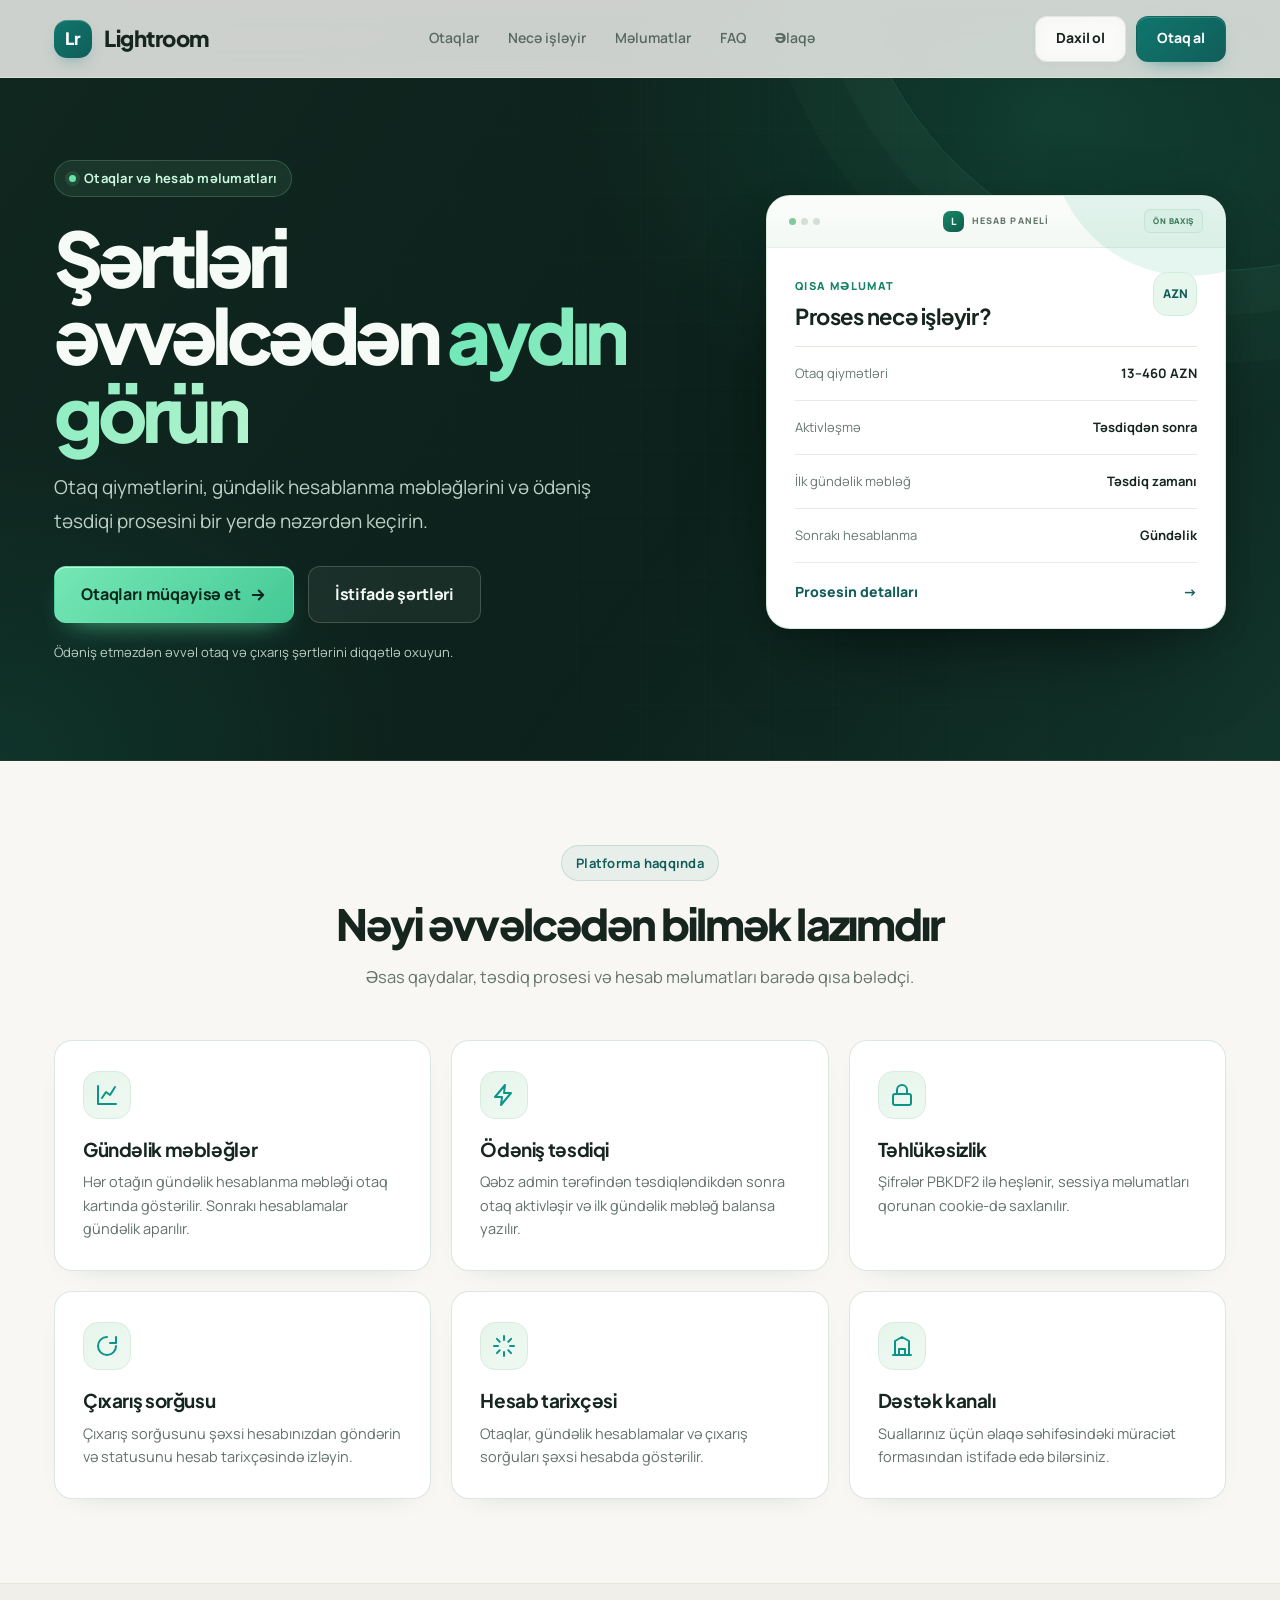
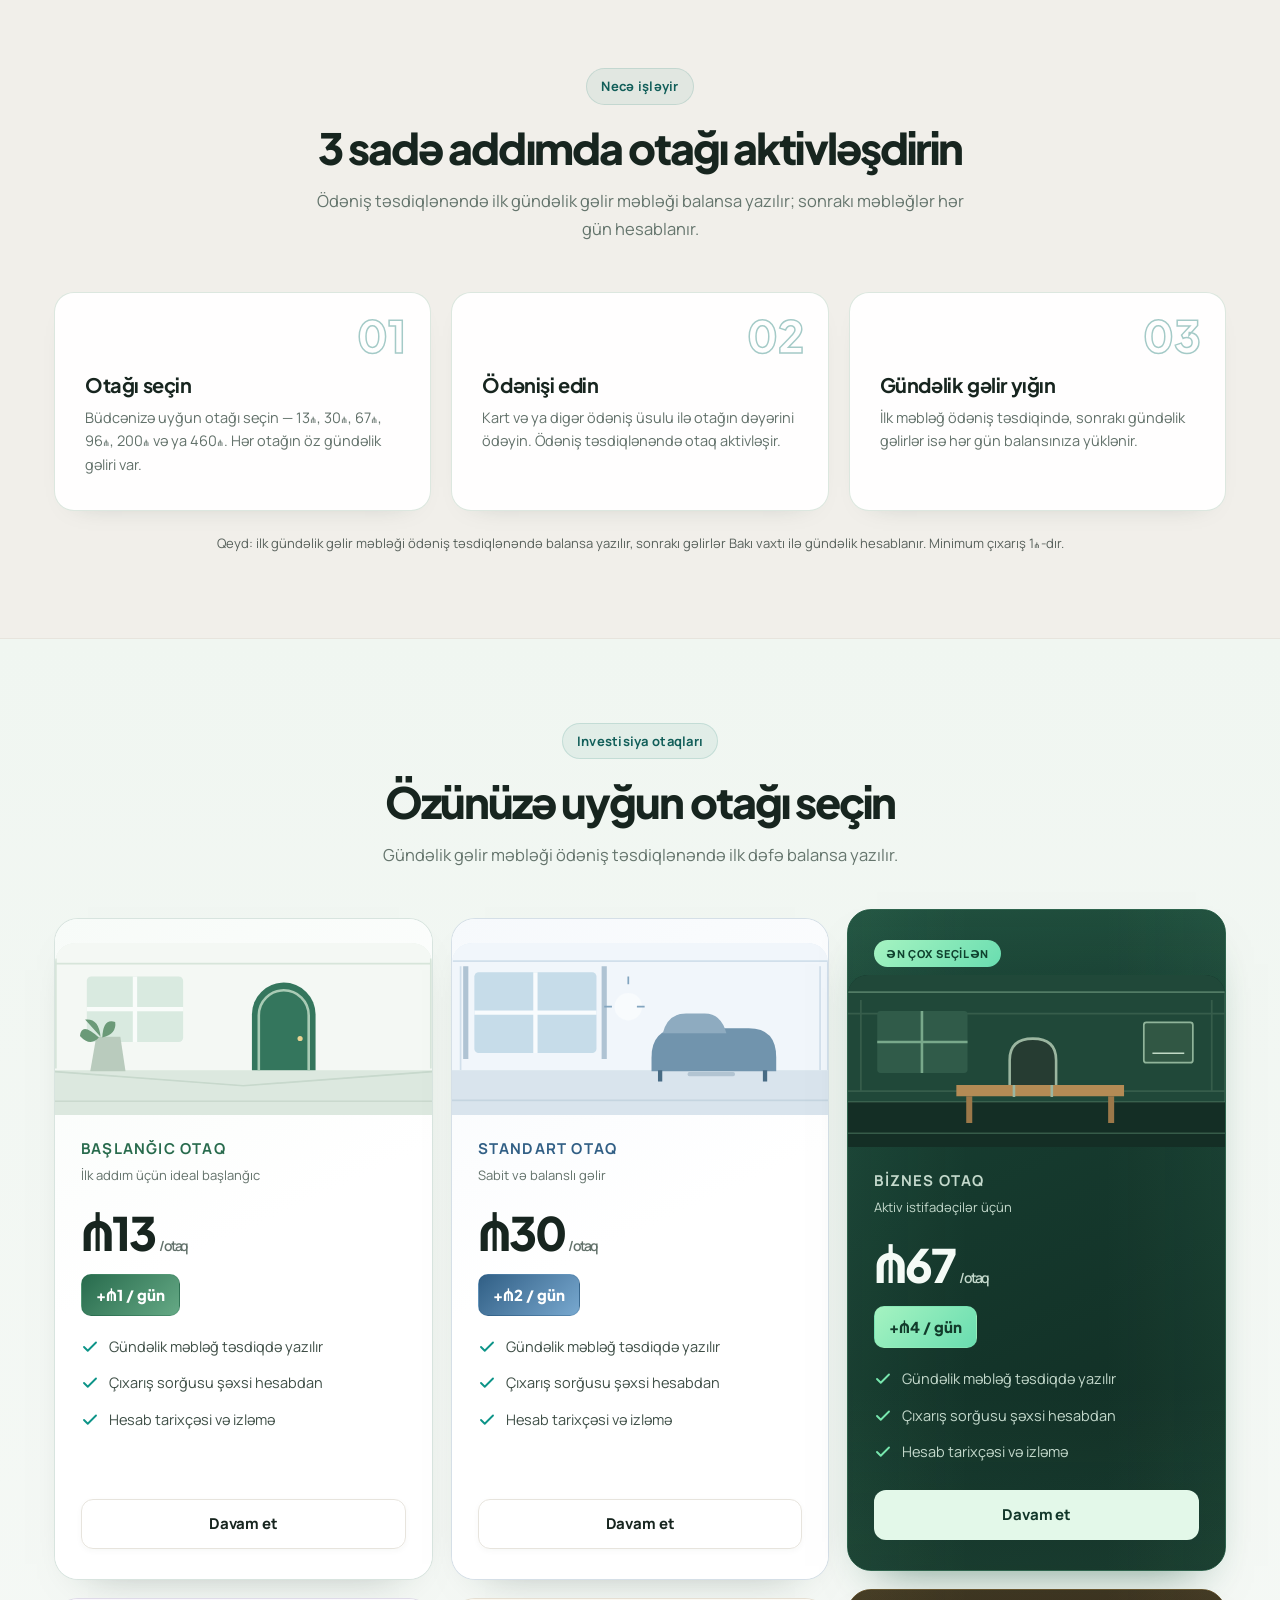
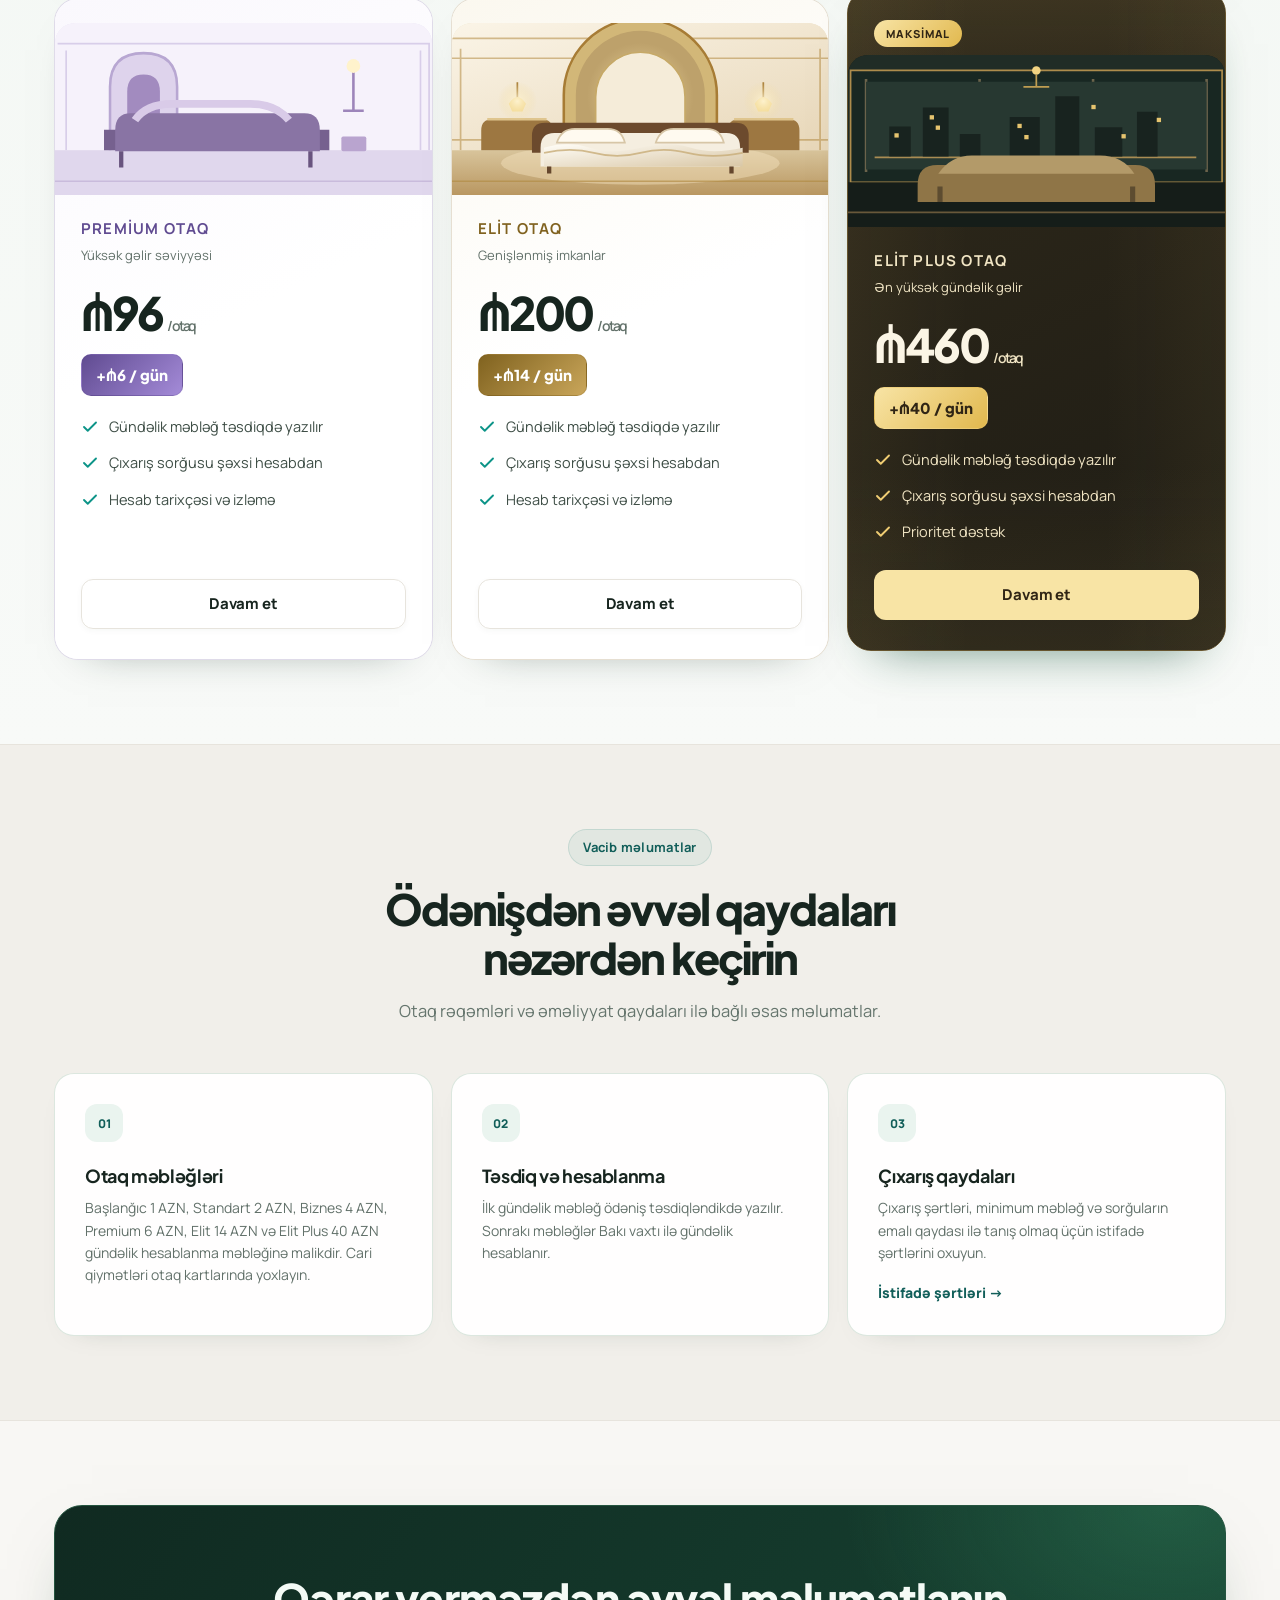
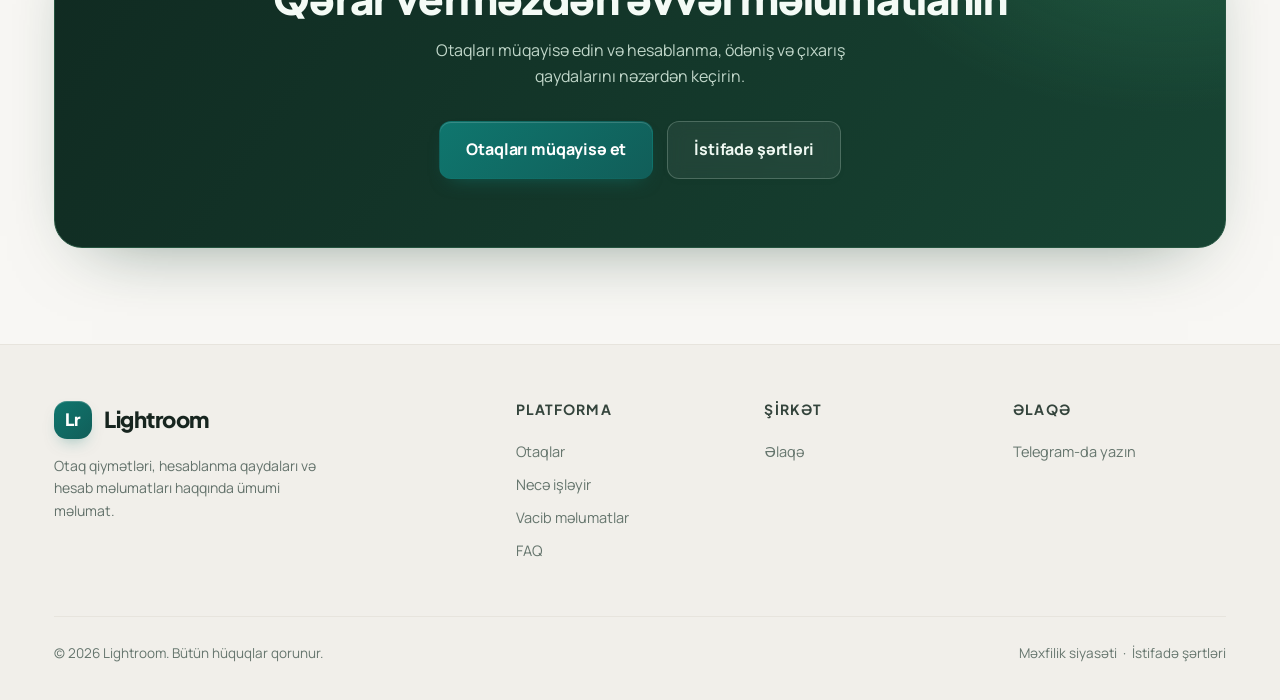
==== commit cb9bf2cd: "Add files via upload" ====
--- a/index.html
+++ b/index.html
@@ -172,10 +172,21 @@
       <div class="pricing-grid">
         <article class="price-card reveal" data-room="starter">
           <div class="room-visual" aria-hidden="true">
-            <span class="room-light l1"></span>
-            <span class="room-light l2"></span>
-            <span class="room-door"></span>
-            <span class="room-glow"></span>
+            <svg class="room-art" viewBox="0 0 480 200" preserveAspectRatio="xMidYMid slice" focusable="false">
+              <rect width="480" height="200" fill="#edf5ef"/>
+              <path d="M0 0h480v148H0z" fill="#f4f8f4"/>
+              <path d="M22 18v128M458 18v128M22 24h436" fill="none" stroke="#d7e5da" stroke-width="2"/>
+              <path d="M0 148h480v52H0z" fill="#dce8df"/>
+              <path d="m0 148 240 18 240-18" fill="none" stroke="#c7d8cc" stroke-width="2"/>
+              <rect x="58" y="39" width="112" height="76" rx="5" fill="#d9eae0"/>
+              <path d="M114 39v76M58 77h112" stroke="#f9fcfa" stroke-width="5"/>
+              <path d="M250 148V83a37 37 0 0 1 74 0v65z" fill="#34765d"/>
+              <path d="M258 148V84a29 29 0 0 1 58 0v64" fill="none" stroke="#a9cbb5" stroke-width="3"/>
+              <circle cx="306" cy="111" r="3" fill="#e9d293"/>
+              <path d="M62 149h41l-6-40H69z" fill="#b9cbbd"/>
+              <path d="M72 110q-20-19-22-2 12 13 22 2m4 0q1-23 15-18 2 14-15 18m-2-1q-2-22-18-20" fill="#6b9a78"/>
+              <path d="M0 184h480" stroke="#cad9ce" stroke-width="2"/>
+            </svg>
           </div>
           <div class="plan-head">
             <span class="room-icon" aria-hidden="true"><svg viewBox="0 0 24 24" fill="none" stroke="currentColor" stroke-width="1.8" stroke-linecap="round" stroke-linejoin="round"><path d="M3 21V5a2 2 0 0 1 2-2h9a2 2 0 0 1 2 2v16"/><path d="M3 21h18"/><path d="M16 8h2a2 2 0 0 1 2 2v11"/><circle cx="11.5" cy="12" r="1"/></svg></span>
@@ -193,10 +204,22 @@
         </article>
         <article class="price-card reveal reveal-delay-1" data-room="standard">
           <div class="room-visual" aria-hidden="true">
-            <span class="room-light l1"></span>
-            <span class="room-light l2"></span>
-            <span class="room-door"></span>
-            <span class="room-glow"></span>
+            <svg class="room-art" viewBox="0 0 480 200" preserveAspectRatio="xMidYMid slice" focusable="false">
+              <rect width="480" height="200" fill="#e9f1f8"/>
+              <path d="M0 0h480v148H0z" fill="#f1f6fb"/>
+              <path d="M22 21h436v127M31 27v121M449 27v121" fill="none" stroke="#d1dfeb" stroke-width="2"/>
+              <path d="M0 148h480v52H0z" fill="#d9e4ed"/>
+              <rect x="47" y="34" width="142" height="94" rx="5" fill="#c6dce9"/>
+              <path d="M118 34v94M47 81h142" stroke="#f8fbfd" stroke-width="5"/>
+              <path d="M37 27v108M198 27v108" stroke="#7899b2" stroke-width="6" opacity=".55"/>
+              <path d="M253 133q0-34 34-34h79q32 0 32 34v16H253z" fill="#7194ad"/>
+              <path d="M266 105q6-23 27-23h22q19 0 25 23" fill="#8eabc0"/>
+              <path d="M263 148v13m122-13v13" stroke="#476b84" stroke-width="5"/>
+              <rect x="295" y="150" width="55" height="5" rx="2" fill="#b2c4d2"/>
+              <path d="M0 183h480" stroke="#c5d5e0" stroke-width="2"/>
+              <circle cx="226" cy="74" r="16" fill="#f8fbfd"/>
+              <path d="M226 48v-9m-19 35h-9m47 0h-9" stroke="#83a5bf" stroke-width="2"/>
+            </svg>
           </div>
           <div class="plan-head">
             <span class="room-icon" aria-hidden="true"><svg viewBox="0 0 24 24" fill="none" stroke="currentColor" stroke-width="1.8" stroke-linecap="round" stroke-linejoin="round"><path d="M3 21V5a2 2 0 0 1 2-2h9a2 2 0 0 1 2 2v16"/><path d="M3 21h18"/><path d="M16 8h2a2 2 0 0 1 2 2v11"/><circle cx="11.5" cy="12" r="1"/></svg></span>
@@ -215,10 +238,21 @@
         <article class="price-card reveal reveal-delay-2" data-room="business">
           <div class="plan-popular">Ən çox seçilən</div>
           <div class="room-visual" aria-hidden="true">
-            <span class="room-light l1"></span>
-            <span class="room-light l2"></span>
-            <span class="room-door"></span>
-            <span class="room-glow"></span>
+            <svg class="room-art" viewBox="0 0 480 200" preserveAspectRatio="xMidYMid slice" focusable="false">
+              <rect width="480" height="200" fill="#17392e"/>
+              <path d="M0 0h480v148H0z" fill="#204839"/>
+              <path d="M20 20h440v128H20z" fill="none" stroke="#527b65" stroke-width="2"/>
+              <path d="M36 29v107m408-107v107M20 45h440M20 135h440" fill="none" stroke="#365d4b" stroke-width="2"/>
+              <rect x="55" y="42" width="105" height="72" rx="4" fill="#305b49"/>
+              <path d="M107 42v72M55 78h105" stroke="#79a98b" stroke-width="3"/>
+              <path d="M0 148h480v52H0z" fill="#142e25"/>
+              <path d="M147 128h195v13H147z" fill="#b48b55"/>
+              <path d="M162 141v31m165-31v31" stroke="#9c7849" stroke-width="7"/>
+              <path d="M209 128v-29q0-25 27-25t27 25v29m-49 0v14m44-14v14" fill="#263c32" stroke="#9bb6a0" stroke-width="3"/>
+              <rect x="365" y="55" width="57" height="47" rx="3" fill="#315744" stroke="#90b49a" stroke-width="2"/>
+              <path d="M375 91h37" stroke="#c1d9c5" stroke-width="2"/>
+              <path d="M0 184h480" stroke="#365b49" stroke-width="2"/>
+            </svg>
           </div>
           <div class="plan-head">
             <span class="room-icon" aria-hidden="true"><svg viewBox="0 0 24 24" fill="none" stroke="currentColor" stroke-width="1.8" stroke-linecap="round" stroke-linejoin="round"><path d="M3 21V5a2 2 0 0 1 2-2h9a2 2 0 0 1 2 2v16"/><path d="M3 21h18"/><path d="M16 8h2a2 2 0 0 1 2 2v11"/><circle cx="11.5" cy="12" r="1"/></svg></span>
@@ -236,10 +270,22 @@
         </article>
         <article class="price-card reveal reveal-delay-3" data-room="premium">
           <div class="room-visual" aria-hidden="true">
-            <span class="room-light l1"></span>
-            <span class="room-light l2"></span>
-            <span class="room-door"></span>
-            <span class="room-glow"></span>
+            <svg class="room-art" viewBox="0 0 480 200" preserveAspectRatio="xMidYMid slice" focusable="false">
+              <rect width="480" height="200" fill="#eee9f7"/>
+              <path d="M0 0h480v148H0z" fill="#f6f2fb"/>
+              <path d="M24 24h432v124M34 32v116m412-116v116" fill="none" stroke="#d8cee9" stroke-width="2"/>
+              <path d="M0 148h480v52H0z" fill="#e0d7ed"/>
+              <path d="M85 148V74q0-39 39-39t39 39v74" fill="#ded3ec" stroke="#b8a7d2" stroke-width="3"/>
+              <path d="M105 148V80q0-20 19-20t19 20v68" fill="#a28bbf"/>
+              <path d="M78 148h262v-24H78z" fill="#76618f"/>
+              <path d="M91 125q0-20 18-20h202q18 0 18 20v24H91z" fill="#8974a4"/>
+              <path d="M114 113q13-19 43-19h91q30 0 45 19" fill="none" stroke="#d9cbe8" stroke-width="9"/>
+              <path d="M98 149v19m220-19v19" stroke="#69547f" stroke-width="5"/>
+              <path d="M368 52v51m-12-1h24" stroke="#9d85ba" stroke-width="3"/>
+              <circle cx="368" cy="50" r="8" fill="#fff3cc"/>
+              <rect x="354" y="132" width="29" height="17" rx="2" fill="#b9a4cf"/>
+              <path d="M0 184h480" stroke="#c9bbdc" stroke-width="2"/>
+            </svg>
           </div>
           <div class="plan-head">
             <span class="room-icon" aria-hidden="true"><svg viewBox="0 0 24 24" fill="none" stroke="currentColor" stroke-width="1.8" stroke-linecap="round" stroke-linejoin="round"><path d="M3 21V5a2 2 0 0 1 2-2h9a2 2 0 0 1 2 2v16"/><path d="M3 21h18"/><path d="M16 8h2a2 2 0 0 1 2 2v11"/><circle cx="11.5" cy="12" r="1"/></svg></span>
@@ -257,10 +303,48 @@
         </article>
         <article class="price-card reveal reveal-delay-3" data-room="elite">
           <div class="room-visual" aria-hidden="true">
-            <span class="room-light l1"></span>
-            <span class="room-light l2"></span>
-            <span class="room-door"></span>
-            <span class="room-glow"></span>
+            <svg class="room-art" viewBox="0 0 480 200" preserveAspectRatio="xMidYMid slice" focusable="false">
+              <defs>
+                <linearGradient id="elite-wall" x1="0" y1="0" x2="1" y2="1">
+                  <stop stop-color="#fbf5e8"/>
+                  <stop offset="1" stop-color="#e7d6b7"/>
+                </linearGradient>
+                <linearGradient id="elite-floor" x1="0" y1="0" x2="0" y2="1">
+                  <stop stop-color="#d8c49b"/>
+                  <stop offset="1" stop-color="#b99761"/>
+                </linearGradient>
+                <linearGradient id="elite-fabric" x1="0" y1="0" x2="1" y2="1">
+                  <stop stop-color="#fffdf7"/>
+                  <stop offset="1" stop-color="#d9c7a6"/>
+                </linearGradient>
+                <radialGradient id="elite-light">
+                  <stop stop-color="#fff6d8" stop-opacity=".85"/>
+                  <stop offset="1" stop-color="#f0d99c" stop-opacity="0"/>
+                </radialGradient>
+              </defs>
+              <rect width="480" height="200" fill="#eee4ce"/>
+              <path d="M0 0h480v148H0z" fill="url(#elite-wall)"/>
+              <path d="M18 18h444v130M31 30v118m418-118v118M18 41h444M18 136h444" fill="none" stroke="#b28b43" stroke-width="2" opacity=".55"/>
+              <path d="M0 148h480v52H0z" fill="url(#elite-floor)"/>
+              <ellipse cx="240" cy="163" rx="162" ry="25" fill="#f4e3bf" opacity=".45"/>
+              <path d="M151 148V84a89 89 0 0 1 178 0v64" fill="#d2b778" stroke="#a77c35" stroke-width="3"/>
+              <path d="M165 148V84a75 75 0 0 1 150 0v64" fill="#bda16b"/>
+              <path d="M178 148V85a62 62 0 0 1 124 0v63" fill="url(#elite-light)"/>
+              <path d="M188 148V86a52 52 0 0 1 104 0v62" fill="#f5ecd9" stroke="#c6a968" stroke-width="2"/>
+              <path d="M55 148v-23q0-13 13-13h57q13 0 13 13v23zM342 148v-23q0-13 13-13h57q13 0 13 13v23z" fill="#9d7741"/>
+              <path d="M62 112h69m218 0h69" stroke="#dfc58e" stroke-width="3"/>
+              <path d="M97 69v29m286-29v29" stroke="#a77c35" stroke-width="2"/>
+              <path d="M87 94q10-16 20 0l-4 9H91zM373 94q10-16 20 0l-4 9h-12z" fill="#f4d98e"/>
+              <circle cx="97" cy="91" r="23" fill="url(#elite-light)"/>
+              <circle cx="383" cy="91" r="23" fill="url(#elite-light)"/>
+              <path d="M114 151v-20q0-15 15-15h222q15 0 15 15v20" fill="#6c4a2d"/>
+              <path d="M124 145q0-17 16-17h200q16 0 16 17v22H124z" fill="#f5eee0"/>
+              <path d="M143 139q5-16 21-16h38q16 0 20 16zM258 139q5-16 21-16h38q16 0 20 16z" fill="#fffaf0" stroke="#d7c6a7" stroke-width="2"/>
+              <path d="M128 145q28-8 53 0t59 0 59 0 60 0v22H128z" fill="url(#elite-fabric)"/>
+              <path d="M128 151q31-7 58 0t54 0 55 0 64 0" fill="none" stroke="#c9ad78" stroke-width="2" opacity=".8"/>
+              <path d="M134 167v8m212-8v8" stroke="#65472d" stroke-width="5"/>
+              <path d="M0 184h480" stroke="#b28b43" stroke-width="2" opacity=".65"/>
+            </svg>
           </div>
           <div class="plan-head">
             <span class="room-icon" aria-hidden="true"><svg viewBox="0 0 24 24" fill="none" stroke="currentColor" stroke-width="1.8" stroke-linecap="round" stroke-linejoin="round"><path d="M3 21V5a2 2 0 0 1 2-2h9a2 2 0 0 1 2 2v16"/><path d="M3 21h18"/><path d="M16 8h2a2 2 0 0 1 2 2v11"/><circle cx="11.5" cy="12" r="1"/></svg></span>
@@ -279,10 +363,28 @@
         <article class="price-card reveal reveal-delay-3" data-room="elite-plus">
           <div class="plan-popular">Maksimal</div>
           <div class="room-visual" aria-hidden="true">
-            <span class="room-light l1"></span>
-            <span class="room-light l2"></span>
-            <span class="room-door"></span>
-            <span class="room-glow"></span>
+            <svg class="room-art" viewBox="0 0 480 200" preserveAspectRatio="xMidYMid slice" focusable="false">
+              <rect width="480" height="200" fill="#18221e"/>
+              <path d="M0 0h480v148H0z" fill="#202c26"/>
+              <path d="M24 18h432v130H24z" fill="#182722" stroke="#ad8c4c" stroke-width="2"/>
+              <path d="M42 28v108m132-108v108m132-108v108m132-108v108" stroke="#6b634b" stroke-width="3"/>
+              <path d="M42 31h396v102H42z" fill="#273831"/>
+              <path d="M52 119h374" stroke="#a98c53" stroke-width="2"/>
+              <path d="M69 118V83h25v35m14 0V61h30v57m13 0V92h24v26m34 0V72h35v46m18 0V48h28v70m18 0V84h32v34m17 0V66h24v52" fill="#18231f"/>
+              <g fill="#e6c46f">
+                <rect x="75" y="91" width="5" height="5"/><rect x="116" y="70" width="5" height="5"/>
+                <rect x="123" y="82" width="5" height="5"/><rect x="218" y="80" width="5" height="5"/>
+                <rect x="226" y="93" width="5" height="5"/><rect x="304" y="58" width="5" height="5"/>
+                <rect x="339" y="92" width="5" height="5"/><rect x="380" y="73" width="5" height="5"/>
+              </g>
+              <path d="M0 148h480v52H0z" fill="#151d19"/>
+              <path d="M102 151q0-23 23-23h230q23 0 23 23v20H102z" fill="#8f7547"/>
+              <path d="M126 138q15-21 39-21h149q26 0 40 21" fill="#b39a69"/>
+              <path d="M128 153v18m224-18v18" stroke="#5d4c30" stroke-width="6"/>
+              <path d="M0 183h480" stroke="#68583a" stroke-width="2"/>
+              <circle cx="240" cy="18" r="5" fill="#f2d483"/>
+              <path d="M240 23v15m-15-1h30" stroke="#bf9d52" stroke-width="2"/>
+            </svg>
           </div>
           <div class="plan-head">
             <span class="room-icon" aria-hidden="true"><svg viewBox="0 0 24 24" fill="none" stroke="currentColor" stroke-width="1.8" stroke-linecap="round" stroke-linejoin="round"><path d="M3 21V5a2 2 0 0 1 2-2h9a2 2 0 0 1 2 2v16"/><path d="M3 21h18"/><path d="M16 8h2a2 2 0 0 1 2 2v11"/><circle cx="11.5" cy="12" r="1"/></svg></span>
--- a/styles.css
+++ b/styles.css
@@ -8,11 +8,11 @@
 *, *::before, *::after { margin: 0; padding: 0; box-sizing: border-box; }
 
 :root {
-  --bg: #f5f8f6;
-  --bg-soft: #edf3ef;
+  --bg: #f8f7f4;
+  --bg-soft: #f1efea;
   --card: #ffffff;
-  --card-hover: #fbfdfc;
-  --border: #dfe8e2;
+  --card-hover: #fdfcf9;
+  --border: #e7e4dd;
   --text: #17251f;
   --text-dim: #62716a;
   --accent: #0f766e;
@@ -930,20 +930,20 @@
   z-index: -1;
   pointer-events: none;
   background:
-    radial-gradient(ellipse 42rem 30rem at 5% -10%, rgba(13,148,136,.09), transparent 72%),
-    radial-gradient(ellipse 36rem 28rem at 100% 38%, rgba(15,118,110,.045), transparent 74%);
+    radial-gradient(ellipse 42rem 30rem at 5% -10%, rgba(13,148,136,.035), transparent 72%),
+    radial-gradient(ellipse 36rem 28rem at 100% 38%, rgba(15,118,110,.018), transparent 74%);
 }
 
 header {
-  border-bottom-color: rgba(223,232,226,.7);
-  background: rgba(245,248,246,.74);
+  border-bottom-color: rgba(231,228,221,.72);
+  background: rgba(248,247,244,.82);
   backdrop-filter: blur(16px) saturate(1.25);
   -webkit-backdrop-filter: blur(16px) saturate(1.25);
 }
 
 header.scrolled {
   background: rgba(255,255,255,.9);
-  border-color: rgba(223,232,226,.9);
+  border-color: rgba(231,228,221,.9);
   box-shadow: 0 8px 26px -22px rgba(23,45,35,.48);
 }
 
@@ -1034,7 +1034,7 @@
 }
 .hero-caption { line-height: 1.7; }
 .hero-summary {
-  border-color: rgba(223,232,226,.92);
+  border-color: rgba(231,228,221,.92);
   border-radius: 24px;
   padding: 32px;
   box-shadow: 0 34px 76px -48px rgba(23,45,35,.44), 0 4px 16px rgba(23,45,35,.045);
@@ -1055,17 +1055,17 @@
 .hero-summary-head, .hero-summary-list, .hero-summary-link { position: relative; }
 .hero-summary-kicker { color: var(--accent); }
 .hero-summary-mark {
-  background: #e8f4ef;
+  background: #f1f0e9;
   color: var(--accent-strong);
-  border: 1px solid #d5e9df;
-}
-.hero-summary-row { border-color: #e8eee9; padding: 16px 0; }
+  border: 1px solid #e5e2d7;
+}
+.hero-summary-row { border-color: #eceae4; padding: 16px 0; }
 .hero-summary-row span { color: #68776f; }
 .hero-summary-link { color: var(--accent-strong); }
 
 .page-hero {
   padding: calc(var(--header-h) + 66px) 0 52px;
-  background: linear-gradient(180deg, rgba(237,243,239,.72), rgba(245,248,246,0));
+  background: linear-gradient(180deg, var(--bg-soft), transparent);
 }
 .page-hero h1 {
   font-size: clamp(36px, 5vw, 58px);
@@ -1132,8 +1132,8 @@
 
 footer {
   margin-top: 12px;
-  background: #eef3ef;
-  border-color: #dfe8e2;
+  background: var(--bg-soft);
+  border-color: var(--border);
 }
 .footer-grid { gap: 36px; }
 .footer-col h4 { letter-spacing: .08em; color: #34443c; }
@@ -1589,112 +1589,15 @@
   background: linear-gradient(135deg, rgba(119,231,174,.07), transparent 55%);
 }
 .plan-head { margin-bottom: 6px; }
-/* --- Otaq vizualı: qapı + döşəmə xətti --- */
 .room-visual {
   position: relative;
-  height: 110px;
-  margin: -6px -26px 18px;
-  border-radius: 22px 22px 0 0;
+  height: 172px;
+  margin: -6px -26px 22px;
+  border-radius: 20px 20px 0 0;
   overflow: hidden;
-  background:
-    linear-gradient(180deg, rgba(15,118,110,.05), rgba(15,118,110,0) 70%),
-    linear-gradient(135deg, #eef6f0, #e3efe8);
-  border-bottom: 1px solid var(--border);
-}
-/* döşəmə perspektivi */
-.room-visual::before {
-  content: '';
-  position: absolute;
-  left: -40%; right: -40%; bottom: 0; height: 40%;
-  background: linear-gradient(180deg, rgba(15,118,110,.05), rgba(15,118,110,.14));
-  clip-path: polygon(0 100%, 100% 100%, 60% 0, 40% 0);
-}
-/* qapı */
-.room-door {
-  position: absolute;
-  left: 50%; bottom: 10px;
-  transform: translateX(-50%);
-  width: 44px; height: 64px;
-  background: linear-gradient(160deg, #1d6b60, #0f4a41);
-  border-radius: 10px 10px 3px;
-  border: 1px solid rgba(255,255,255,.18);
-  box-shadow: 0 8px 16px -8px rgba(14,74,66,.65);
-}
-/* qapı tutacağı */
-.room-door::after {
-  content: '';
-  position: absolute;
-  right: 7px; top: 50%;
-  width: 5px; height: 5px;
-  border-radius: 50%;
-  background: #a5f3c1;
-  box-shadow: 0 0 6px rgba(165,243,193,.8);
-}
-/* qapının üzərində kiçik pəncərə */
-.room-door::before {
-  content: '';
-  position: absolute;
-  top: 9px; left: 50%;
-  transform: translateX(-50%);
-  width: 22px; height: 14px;
-  border-radius: 3px;
-  background: linear-gradient(135deg, rgba(165,243,193,.55), rgba(105,221,176,.25));
-}
-/* divar işıqları */
-.room-light {
-  position: absolute;
-  top: 14px;
-  width: 26px; height: 4px;
-  border-radius: 999px;
-  background: rgba(15,118,110,.14);
-}
-.room-light.l1 { left: 14%; }
-.room-light.l2 { right: 14%; }
-/* döşəmədə işıq əksi */
-.room-glow {
-  position: absolute;
-  bottom: 6px; left: 50%;
-  transform: translateX(-50%);
-  width: 70px; height: 12px;
-  border-radius: 50%;
-  background: radial-gradient(ellipse, rgba(105,221,176,.4), transparent 70%);
-  filter: blur(2px);
-}
-/* tünd (populyar) kartlarda otaq vizualı */
-.price-card:nth-child(3) .room-visual,
-.price-card:nth-child(6) .room-visual {
-  background:
-    linear-gradient(180deg, rgba(119,231,174,.06), rgba(119,231,174,0) 70%),
-    linear-gradient(135deg, #16402f, #0f2e22);
-  border-bottom-color: #2e644d;
-}
-.price-card:nth-child(3) .room-visual::before,
-.price-card:nth-child(6) .room-visual::before {
-  background: linear-gradient(180deg, rgba(119,231,174,.05), rgba(119,231,174,.14));
-}
-.price-card:nth-child(3) .room-door,
-.price-card:nth-child(6) .room-door {
-  background: linear-gradient(160deg, #235a44, #173a2c);
-  border-color: rgba(119,231,174,.28);
-  box-shadow: 0 6px 14px -6px rgba(0,0,0,.5);
-}
-.price-card:nth-child(3) .room-door::after,
-.price-card:nth-child(6) .room-door::after {
-  background: #a5f3c1;
-  box-shadow: 0 0 8px rgba(165,243,193,.9);
-}
-.price-card:nth-child(3) .room-door::before,
-.price-card:nth-child(6) .room-door::before {
-  background: linear-gradient(135deg, rgba(165,243,193,.5), rgba(105,221,176,.2));
-}
-.price-card:nth-child(3) .room-light,
-.price-card:nth-child(6) .room-light {
-  background: rgba(119,231,174,.22);
-}
-.price-card:nth-child(3) .room-glow,
-.price-card:nth-child(6) .room-glow {
-  background: radial-gradient(ellipse, rgba(119,231,174,.5), transparent 70%);
-}
+  background: var(--room-end, #eef6f0);
+}
+.room-art { display: block; width: 100%; height: 100%; }
 .room-icon {
   display: none;
 }
@@ -1824,7 +1727,7 @@
 .dash-section {
   background:
     radial-gradient(ellipse 34rem 24rem at 100% 0%, rgba(19,135,97,.06), transparent 72%),
-    #f5f8f6;
+    var(--bg);
 }
 .dash-head {
   position: relative;
@@ -2141,64 +2044,15 @@
   background: linear-gradient(135deg, var(--room-deep), var(--room-accent));
   box-shadow: 0 8px 18px -12px var(--room-glow);
 }
-.room-visual,
-.price-card:nth-child(3) .room-visual,
-.price-card:nth-child(6) .room-visual {
-  height: 126px;
-  margin-bottom: 22px;
-  background:
-    radial-gradient(ellipse at 50% 50%, var(--room-glow), transparent 48%),
-    linear-gradient(135deg, var(--room-soft), var(--room-end));
-  border-bottom-color: var(--room-line);
-}
-.room-visual::before,
-.price-card:nth-child(3) .room-visual::before,
-.price-card:nth-child(6) .room-visual::before {
-  background: linear-gradient(180deg, transparent, var(--room-glow));
-}
-.room-visual::after {
-  content: '';
-  position: absolute;
-  z-index: 0;
-  left: 50%;
-  bottom: 8px;
-  width: 94px;
-  height: 78px;
-  transform: translateX(-50%);
-  border: 1px solid var(--room-line);
-  border-bottom: 0;
-  border-radius: 48px 48px 0 0;
-  background: linear-gradient(180deg, var(--room-glow), transparent);
-  box-shadow: 0 0 24px var(--room-glow);
-}
-.price-card .room-door,
-.price-card:nth-child(3) .room-door,
-.price-card:nth-child(6) .room-door {
-  z-index: 1;
-  width: 48px;
-  height: 70px;
-  background: linear-gradient(160deg, var(--room-accent), var(--room-deep));
-  border-color: var(--room-line);
-}
-.price-card .room-door::after,
-.price-card:nth-child(3) .room-door::after,
-.price-card:nth-child(6) .room-door::after {
-  background: #fff2bd;
-  box-shadow: 0 0 8px var(--room-glow);
-}
-.price-card .room-door::before,
-.price-card:nth-child(3) .room-door::before,
-.price-card:nth-child(6) .room-door::before {
-  background: linear-gradient(135deg, rgba(255,255,255,.72), var(--room-glow));
-}
-.price-card .room-light,
-.price-card:nth-child(3) .room-light,
-.price-card:nth-child(6) .room-light {
-  z-index: 1;
-  height: 5px;
-  background: var(--room-glow);
-  box-shadow: 0 0 12px var(--room-glow);
-}
+.price-card[data-room] .room-visual {
+  height: 168px;
+  isolation: isolate;
+  border: 0;
+  background: var(--room-end);
+}
+.price-card[data-room] .room-visual::before,
+.price-card[data-room] .room-visual::after { content: none; }
+.room-art { display: block; width: 100%; height: 100%; }
 .price-card[data-room="elite-plus"] .plan-name,
 .price-card[data-room="elite-plus"] .plan-desc,
 .price-card[data-room="elite-plus"] .price span,
@@ -2247,154 +2101,25 @@
   outline-offset: 3px;
 }
 
-/* ---------- TIERED ROOM ARCHITECTURE ---------- */
+/* Original package-specific SVG interiors replace the abstract door mockups. */
 .price-card[data-room] .room-visual {
-  height: 154px;
-  isolation: isolate;
-  border-bottom: 0;
-}
-.price-card[data-room] .room-visual::before {
-  height: 34%;
-  background: linear-gradient(180deg, transparent, var(--room-glow));
-}
-.price-card[data-room="starter"] .room-door {
-  width: 40px;
-  height: 62px;
-  border-radius: 12px 12px 2px 2px;
-}
-.price-card[data-room="starter"] .room-visual::after {
-  width: 76px;
-  height: 72px;
-  border-radius: 40px 40px 0 0;
-}
-.price-card[data-room="standard"] .room-visual {
-  background:
-    linear-gradient(90deg, transparent 18%, rgba(255,255,255,.62) 18.5%, transparent 19.5%, transparent 80%, rgba(255,255,255,.62) 80.5%, transparent 81.5%),
-    radial-gradient(ellipse at 50% 100%, var(--room-glow), transparent 43%),
-    linear-gradient(135deg, var(--room-soft), var(--room-end));
-}
-.price-card[data-room="standard"] .room-visual::after {
-  width: 102px;
-  height: 88px;
-  border-radius: 52px 52px 0 0;
-}
-.price-card[data-room="business"] .room-visual {
-  background:
-    linear-gradient(90deg, transparent 10%, rgba(130,230,173,.12) 10.5%, transparent 11.5%, transparent 88%, rgba(130,230,173,.12) 88.5%, transparent 89.5%),
-    radial-gradient(ellipse at 50% 100%, var(--room-glow), transparent 48%),
-    linear-gradient(135deg, #1d4b3b, #102d23);
-}
-.price-card[data-room="business"] .room-visual::after {
-  width: 132px;
-  height: 100px;
-  border-radius: 66px 66px 0 0;
-  box-shadow: 0 0 0 5px rgba(130,230,173,.08), 0 0 30px var(--room-glow);
-}
-.price-card[data-room="business"] .room-door {
-  width: 58px;
-  height: 78px;
-  border-radius: 14px 14px 3px 3px;
-}
-.price-card[data-room="premium"] .room-visual {
-  background:
-    linear-gradient(90deg, transparent 13%, rgba(255,255,255,.52) 13.5%, transparent 15%, transparent 85%, rgba(255,255,255,.52) 85.5%, transparent 87%),
-    radial-gradient(ellipse at 50% 100%, var(--room-glow), transparent 44%),
-    linear-gradient(135deg, #f3effb, #e5dcf4);
-}
-.price-card[data-room="premium"] .room-visual::after {
-  width: 118px;
-  height: 98px;
-  border-radius: 60px 60px 0 0;
-  box-shadow: 0 0 0 4px rgba(96,75,145,.08), 0 0 26px var(--room-glow);
-}
-.price-card[data-room="premium"] .room-door {
-  width: 54px;
-  height: 78px;
-  border-radius: 24px 24px 3px 3px;
-}
-.price-card[data-room="elite"] .room-visual {
-  background:
-    linear-gradient(90deg, transparent 8%, rgba(128,98,31,.13) 8.5%, transparent 9.5%, transparent 90.5%, rgba(128,98,31,.13) 91%, transparent 92%),
-    repeating-linear-gradient(90deg, transparent 0 76px, rgba(128,98,31,.08) 77px 78px, transparent 79px 154px),
-    radial-gradient(ellipse at 50% 100%, rgba(201,166,90,.42), transparent 47%),
-    linear-gradient(135deg, #f8f2e4, #e9ddc3);
-}
-.price-card[data-room="elite"] .room-visual::before {
-  height: 38%;
-  background: linear-gradient(180deg, transparent, rgba(128,98,31,.25));
-}
-.price-card[data-room="elite"] .room-visual::after {
-  bottom: 4px;
-  width: 148px;
-  height: 132px;
-  border: 2px solid rgba(128,98,31,.42);
-  border-bottom: 0;
-  border-radius: 76px 76px 0 0;
-  background: radial-gradient(ellipse at 50% 78%, rgba(255,232,174,.74), rgba(201,166,90,.14) 60%, transparent 78%);
-  box-shadow: 0 0 0 7px rgba(128,98,31,.09), 0 0 34px rgba(201,166,90,.38), inset 0 0 22px rgba(255,255,255,.45);
-}
-.price-card[data-room="elite"] .room-door {
-  bottom: 6px;
-  width: 62px;
-  height: 88px;
-  border: 2px solid rgba(241,210,143,.72);
-  border-radius: 24px 24px 3px 3px;
-  background: linear-gradient(110deg, #815a31, #4c321d 52%, #8f6738);
-  box-shadow: 0 12px 22px -10px rgba(56,35,15,.7), inset 0 0 0 4px rgba(255,229,179,.12);
-}
-.price-card[data-room="elite"] .room-door::before {
-  top: 13px;
-  width: 34px;
-  height: 26px;
-  border: 1px solid rgba(255,225,164,.8);
-  background: linear-gradient(145deg, rgba(255,241,199,.8), rgba(209,161,82,.35));
-}
-.price-card[data-room="elite"] .room-light {
-  top: 48px;
-  width: 18px;
-  height: 24px;
-  border: 1px solid rgba(128,98,31,.45);
-  border-radius: 10px 10px 5px 5px;
-  background: linear-gradient(180deg, #fff4d0, #c9a65a);
-}
-.price-card[data-room="elite"] .room-light.l1 { left: 23%; }
-.price-card[data-room="elite"] .room-light.l2 { right: 23%; }
-.price-card[data-room="elite"] .room-glow {
-  bottom: 2px;
-  width: 112px;
-  height: 16px;
-  background: radial-gradient(ellipse, rgba(255,223,153,.85), transparent 72%);
-}
-.price-card[data-room="elite-plus"] .room-visual {
-  background:
-    repeating-linear-gradient(90deg, transparent 0 56px, rgba(240,205,115,.19) 57px 58px, transparent 59px 112px),
-    linear-gradient(180deg, rgba(18,23,20,.08) 0 55%, transparent 56%),
-    radial-gradient(ellipse at 50% 100%, rgba(240,205,115,.34), transparent 48%),
-    linear-gradient(135deg, #302a1d, #171b18);
-}
-.price-card[data-room="elite-plus"] .room-visual::after {
-  bottom: 4px;
-  width: 156px;
-  height: 128px;
-  border: 2px solid rgba(240,205,115,.55);
-  border-bottom: 0;
-  border-radius: 78px 78px 0 0;
-  background: radial-gradient(ellipse at 50% 78%, rgba(240,205,115,.38), transparent 72%);
-  box-shadow: 0 0 0 7px rgba(240,205,115,.08), 0 0 32px var(--room-glow), inset 0 0 24px rgba(255,255,255,.08);
-}
-.price-card[data-room="elite-plus"] .room-door {
-  bottom: 6px;
-  width: 70px;
-  height: 90px;
-  border: 2px solid rgba(240,205,115,.72);
-  border-radius: 24px 24px 3px 3px;
-  background: linear-gradient(110deg, #a27b32, #49351b 52%, #b18b40);
-  box-shadow: 0 12px 24px -10px rgba(0,0,0,.8), inset 0 0 0 4px rgba(255,240,190,.12);
-}
-.price-card[data-room="elite-plus"] .room-door::before {
-  top: 13px;
-  width: 38px;
-  height: 28px;
-  border: 1px solid rgba(255,231,173,.8);
-  background: linear-gradient(145deg, rgba(255,246,217,.88), rgba(240,205,115,.26));
-}
+  height: 172px;
+  background: var(--room-end);
+}
+.price-card[data-room] .room-visual::before,
+.price-card[data-room] .room-visual::after {
+  content: none !important;
+  display: none;
+}
+.room-art {
+  display: block;
+  width: 100%;
+  height: 100%;
+  object-fit: cover;
+  transition: transform .45s ease;
+}
+.price-card:hover .room-art { transform: scale(1.025); }
+@media (prefers-reduced-motion: reduce) {
+  .room-art { transition: none; }
+  .price-card:hover .room-art { transform: none; }
+}
